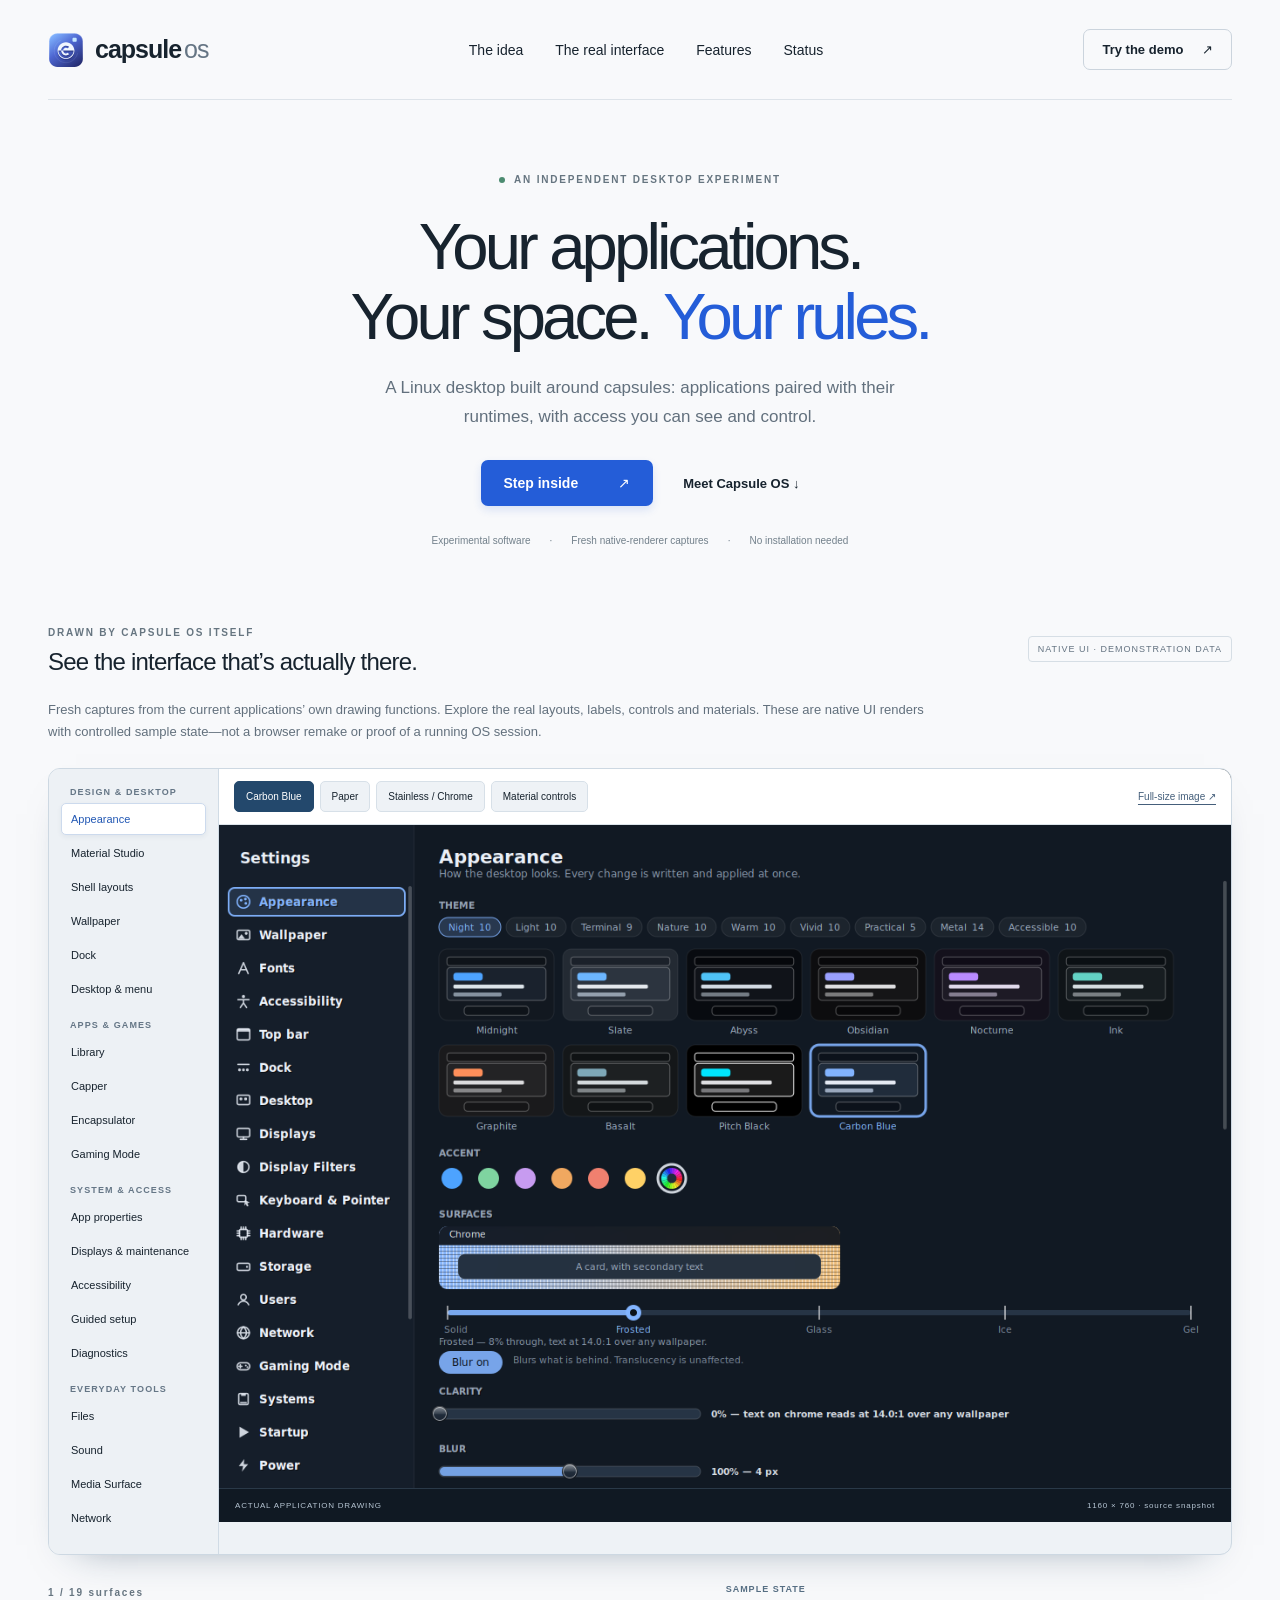
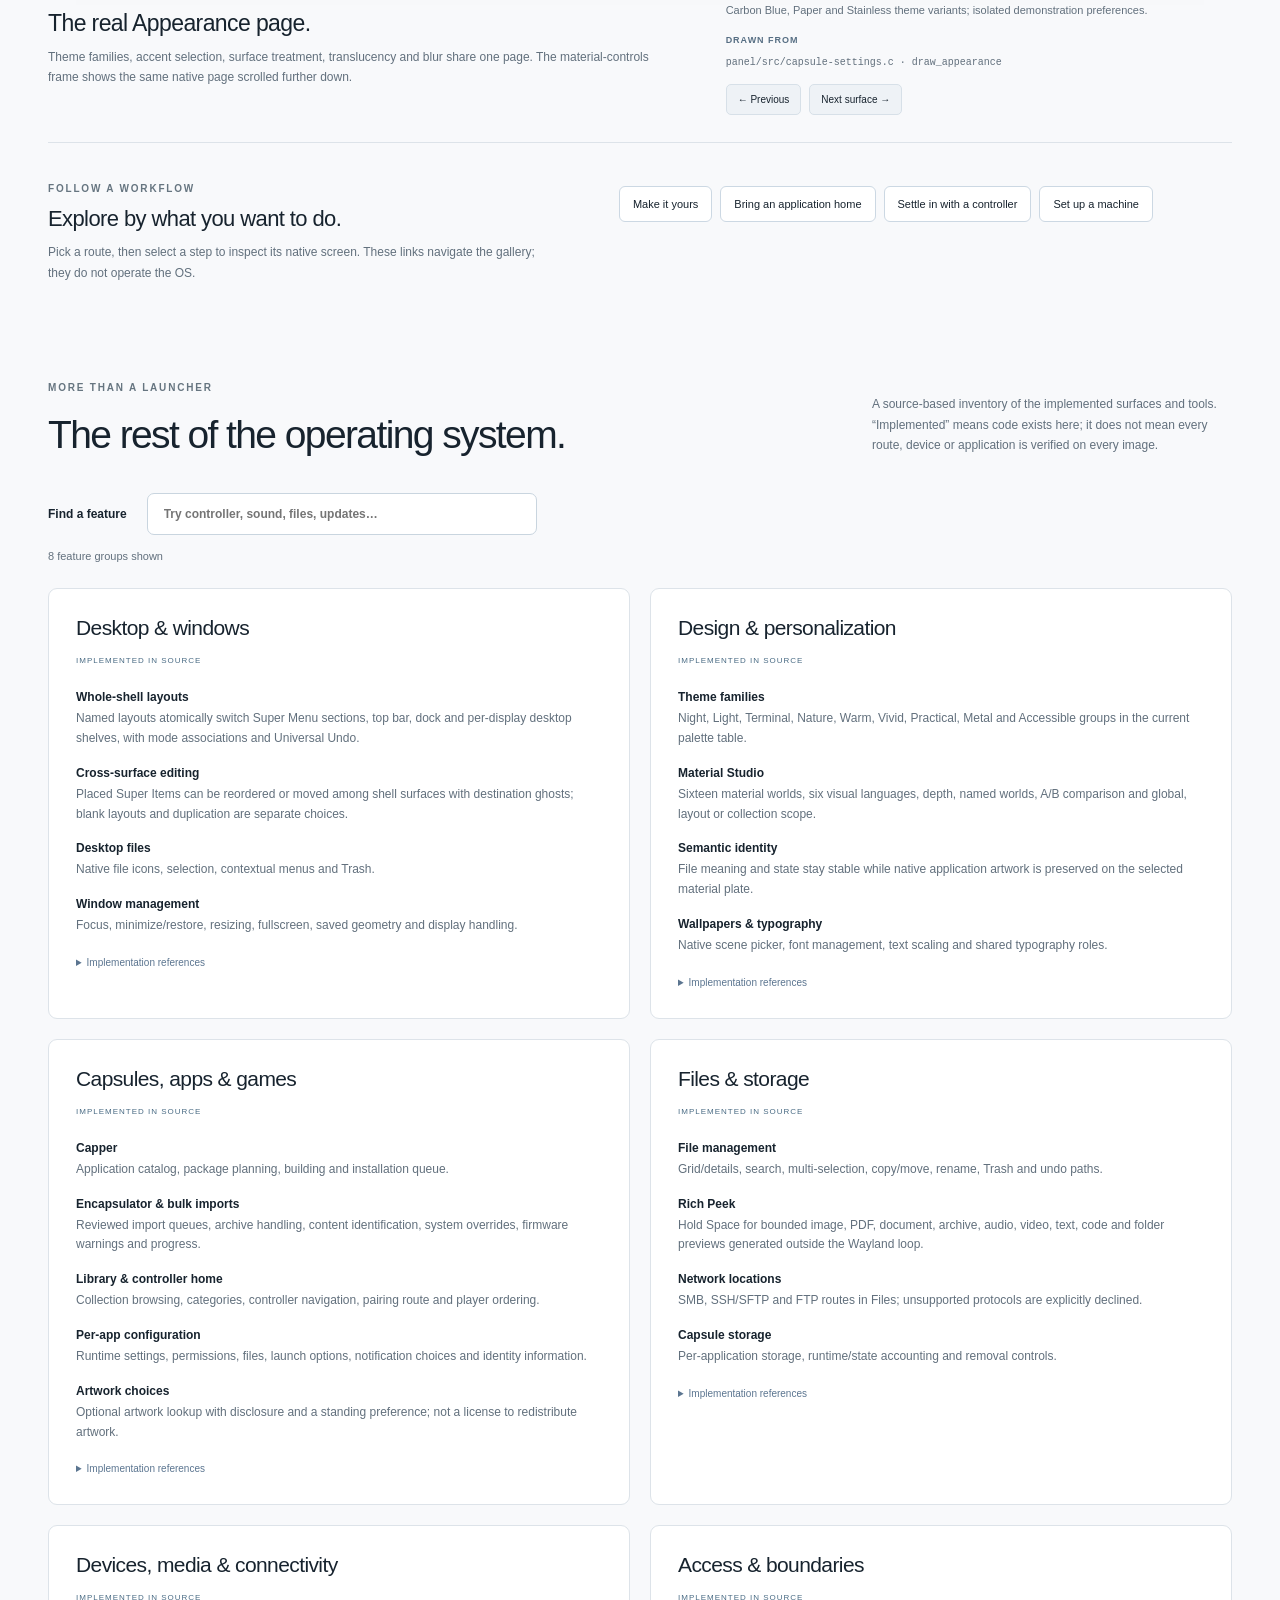
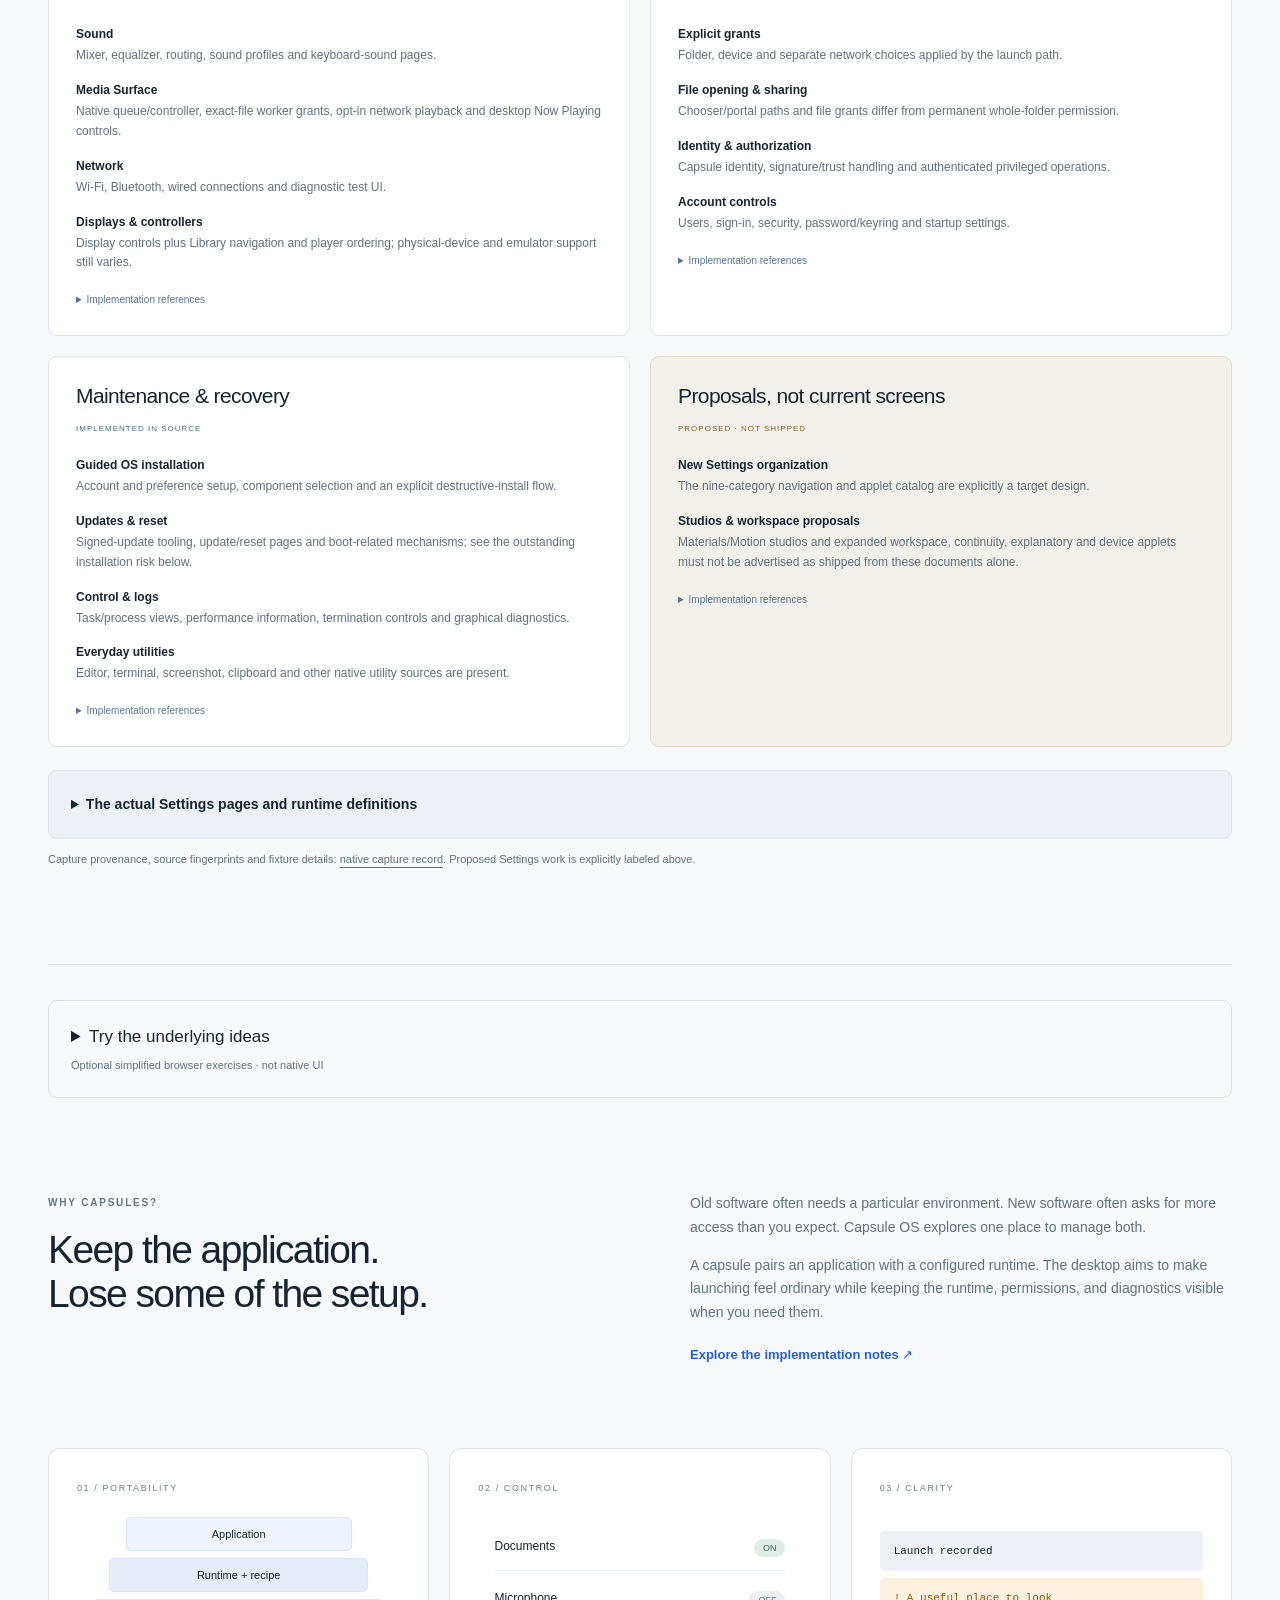
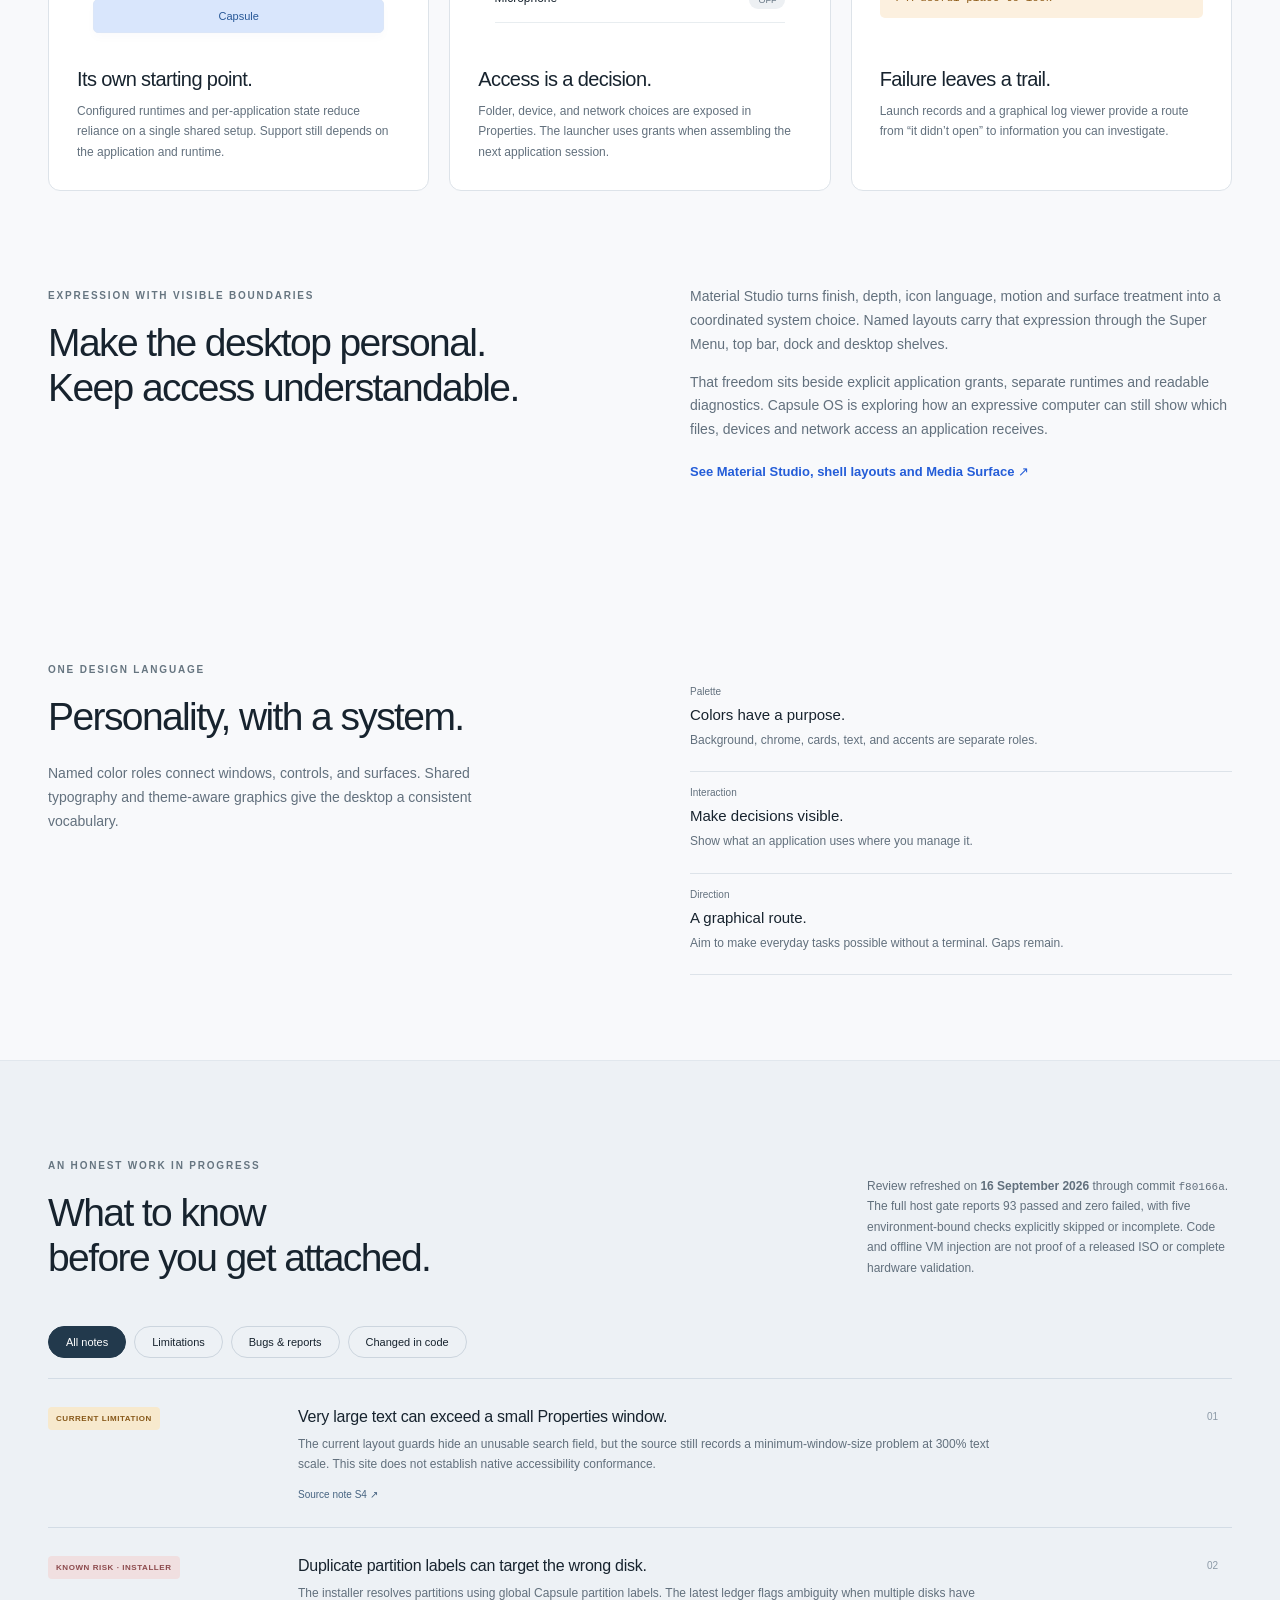
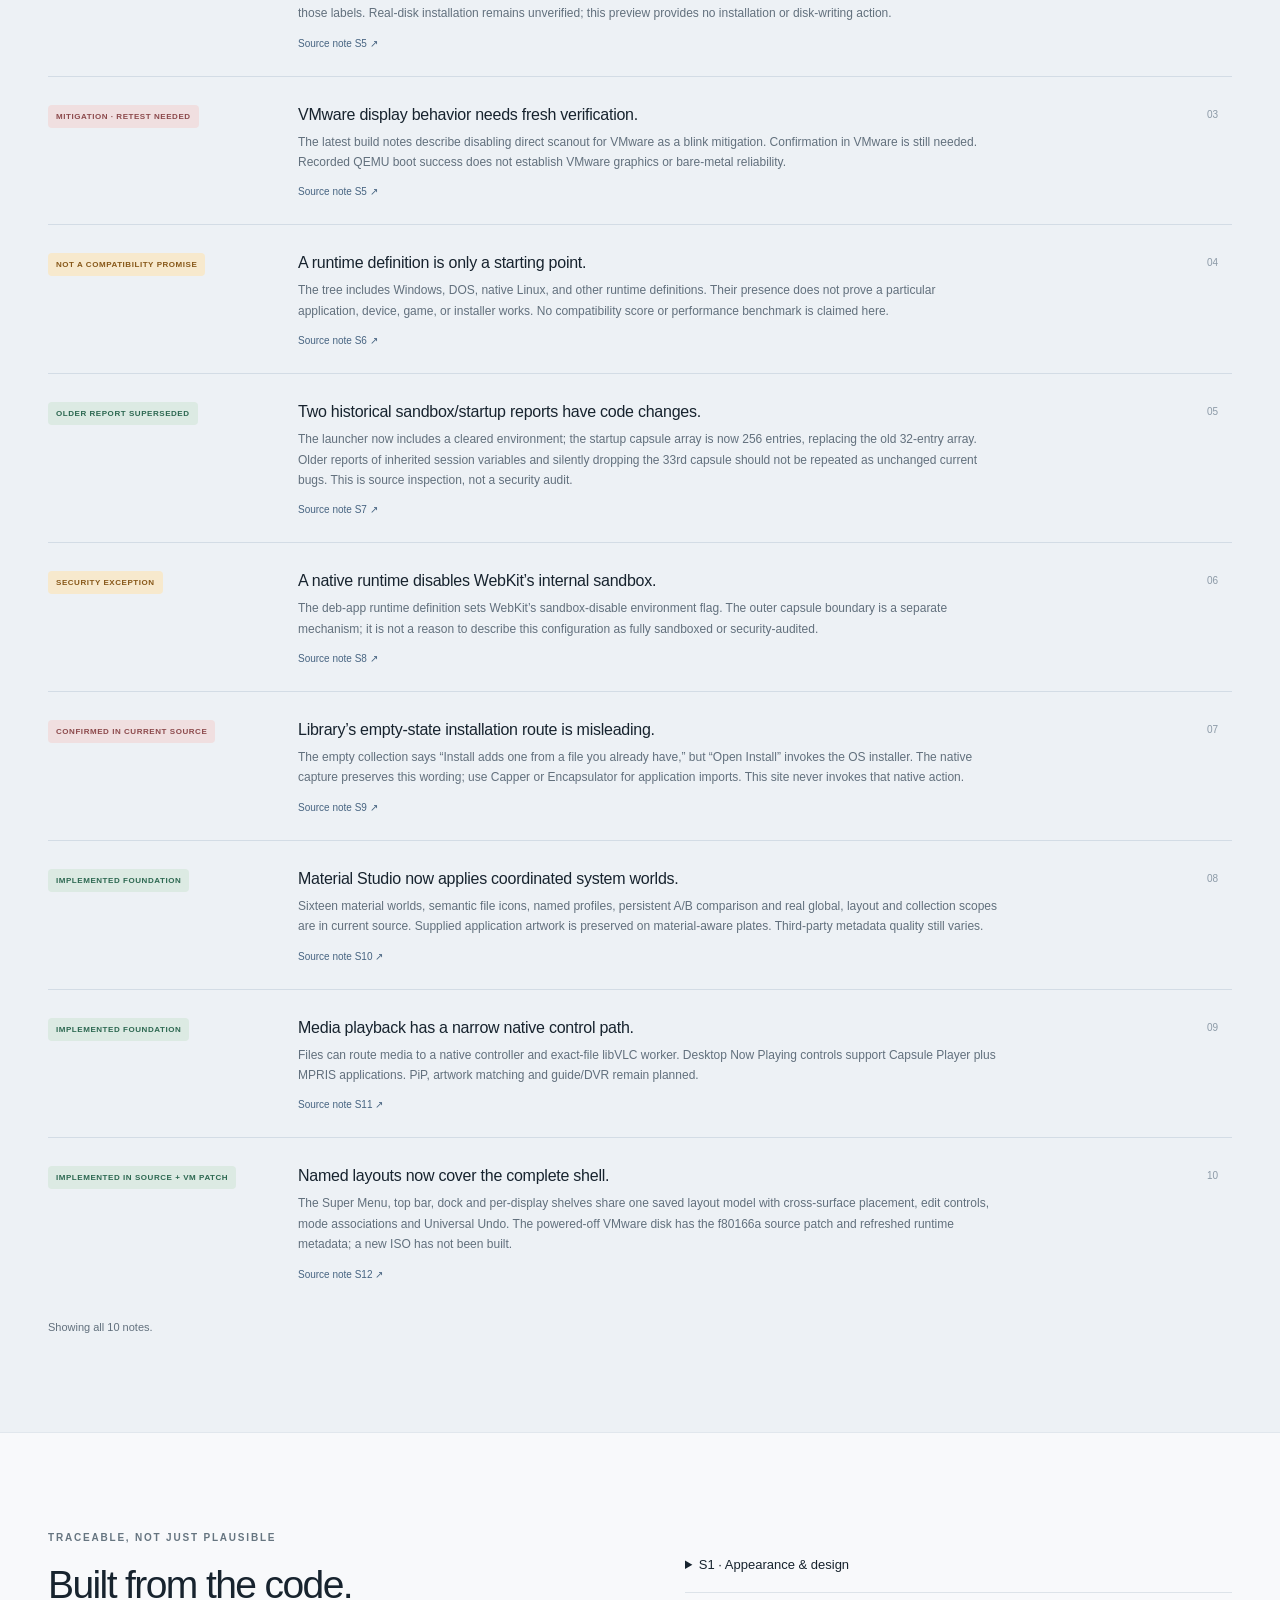
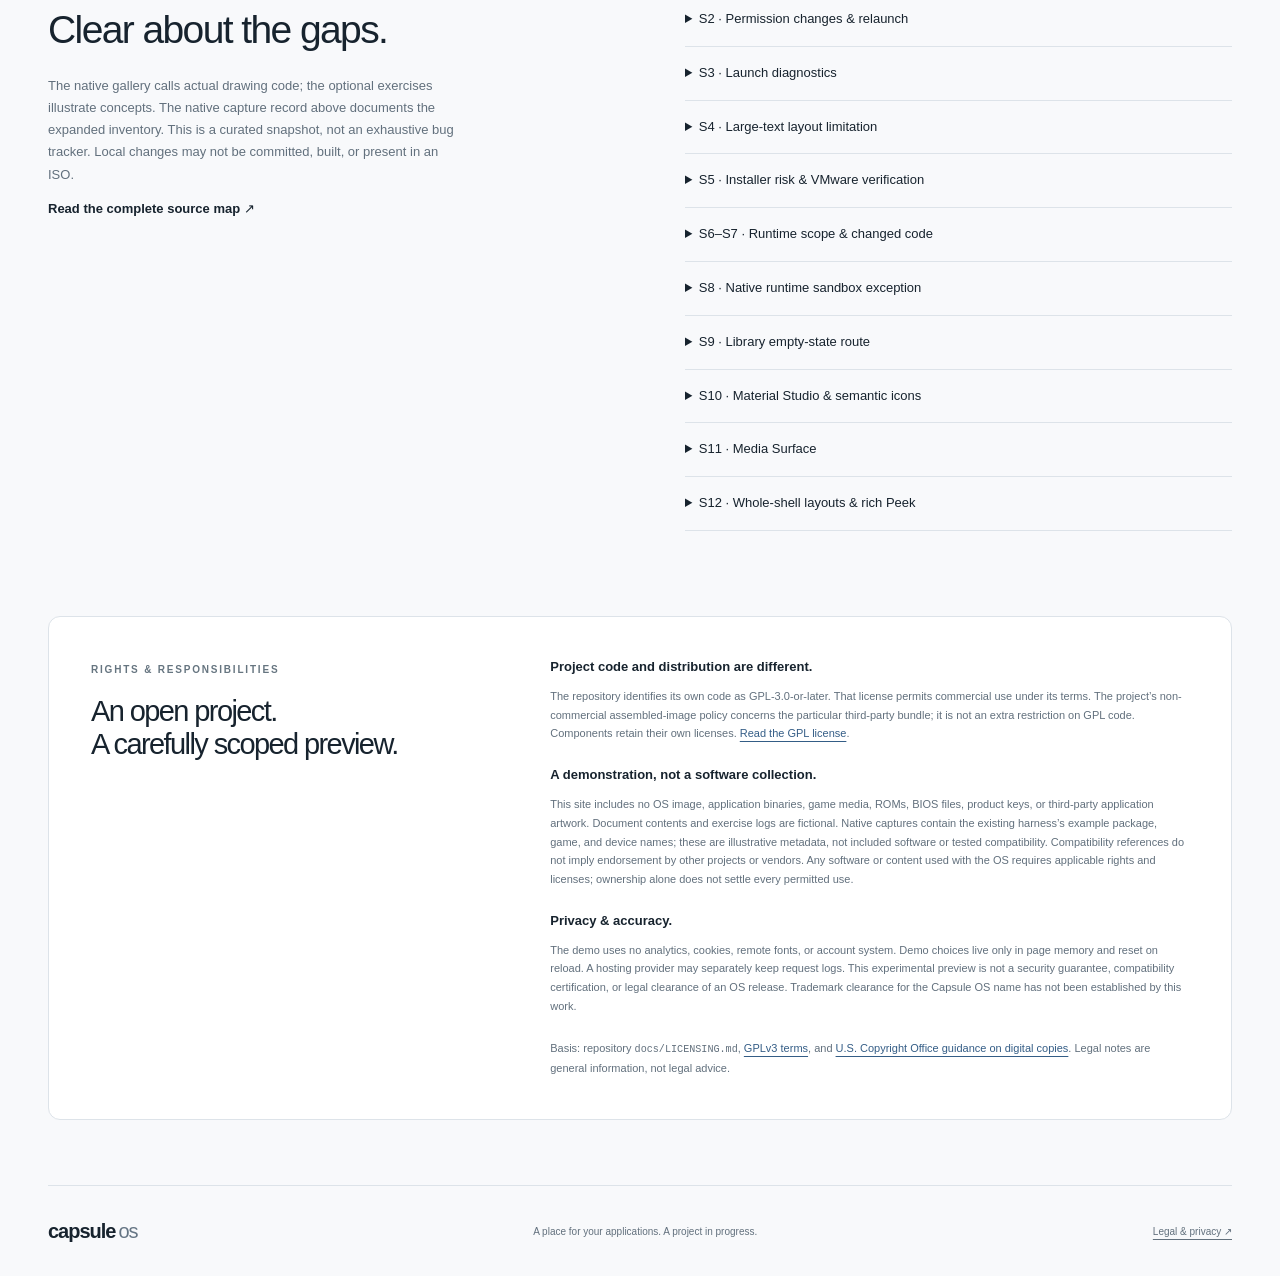
==== index.html @ 209b3e6b "Refresh verified desktop evidence" ====
<!doctype html>
<!-- SPDX-License-Identifier: GPL-3.0-or-later -->
<html lang="en">
<head>
  <meta charset="utf-8"><meta name="viewport" content="width=device-width, initial-scale=1">
  <meta name="description" content="Explore Capsule OS, an experimental Linux desktop built around application capsules. Try interactive design, permission, and diagnostic demonstrations.">
  <meta name="referrer" content="no-referrer">
  <title>Capsule OS — A place for your applications.</title>
  <link rel="icon" href="assets/encapsulator.svg" type="image/svg+xml">
  <link rel="stylesheet" href="styles.css"><link rel="stylesheet" href="native.css"><script src="native-data.js" defer></script><script src="native-inventory.js" defer></script><script src="native.js" defer></script><script src="app.js" defer></script>
</head>
<body>
<a class="skip" href="#main">Skip to content</a>
<header class="header wrap">
  <a class="brand" href="#"><img src="assets/encapsulator.svg" width="36" height="36" alt="">capsule<span>os</span></a>
  <nav aria-label="Main navigation"><a href="#purpose">The idea</a><a href="#playground">The real interface</a><a href="#features">Features</a><a href="#status">Status</a></nav>
  <a class="header-cta" href="#playground">Try the demo <span aria-hidden="true">↗</span></a>
</header>
<main id="main">
<section class="hero wrap">
  <div class="eyebrow"><span class="dot"></span> AN INDEPENDENT DESKTOP EXPERIMENT</div>
  <h1>Your applications.<br>Your space. <span>Your rules.</span></h1>
  <p class="hero-copy">A Linux desktop built around capsules: applications paired with their runtimes, with access you can see and control.</p>
  <div class="hero-actions"><a class="button primary" href="#playground">Step inside <span aria-hidden="true">↗</span></a><a class="text-link" href="#purpose">Meet Capsule OS <span aria-hidden="true">↓</span></a></div>
  <div class="hero-meta"><span>Experimental software</span><span>Fresh native-renderer captures</span><span>No installation needed</span></div>
</section>
<section class="wrap native-section" id="playground" aria-labelledby="native-heading">
 <div class="showcase-top"><div><span class="eyebrow">DRAWN BY CAPSULE OS ITSELF</span><h2 id="native-heading">See the interface that’s actually there.</h2></div><span class="outline-badge">NATIVE UI · DEMONSTRATION DATA</span></div>
 <p class="native-intro">Fresh captures from the current applications’ own drawing functions. Explore the real layouts, labels, controls and materials. These are native UI renders with controlled sample state—not a browser remake or proof of a running OS session.</p>
 <label class="native-mobile-picker">Explore a native screen <select id="native-mobile-select"></select></label>
 <div class="native-gallery" id="native-gallery">
  <nav id="native-navigation" aria-label="Native interface gallery"></nav>
  <div class="native-stage"><div class="native-toolbar"><div id="native-variants" role="group" aria-label="Native screen variants"></div><a id="native-original" href="assets/native/appearance.png" target="_blank" rel="noopener">Full-size image ↗</a></div><figure><img id="native-image" src="assets/native/appearance.png" width="1160" height="760" alt="The native Capsule OS Appearance page, rendered by current source using Carbon Blue."><figcaption><span>ACTUAL APPLICATION DRAWING</span><span>1160 × 760 · source snapshot</span></figcaption></figure></div>
 </div>
 <div class="native-description"><div><span class="eyebrow" id="native-counter">1 / 19 surfaces</span><h3 id="native-title">The real Appearance page.</h3><p id="native-description">Theme families, accent selection, surfaces, translucency and blur in the native Settings page.</p></div><div class="native-provenance"><p><strong>Sample state</strong><span id="native-fixture">Carbon Blue; isolated demonstration preferences.</span></p><p><strong>Drawn from</strong><code id="native-source">panel/src/capsule-settings.c</code></p><div class="native-paging"><button id="native-prev" aria-label="Previous native surface">← Previous</button><button id="native-next" aria-label="Next native surface">Next surface →</button></div></div></div>
 <noscript><p class="notice">The native Appearance capture above is available without JavaScript. Enable JavaScript to switch surfaces, or browse the <a href="NATIVE-CAPTURES.md">capture index</a>.</p></noscript>
 <div class="tour-builder"><div><span class="eyebrow">FOLLOW A WORKFLOW</span><h3>Explore by what you want to do.</h3><p>Pick a route, then select a step to inspect its native screen. These links navigate the gallery; they do not operate the OS.</p></div><div><div class="tour-options" role="group" aria-label="Guided routes"><button data-tour="appearance,wallpaper,dock-settings,desktop,accessibility" aria-pressed="false">Make it yours</button><button data-tour="capper,encapsulator,permissions,library" aria-pressed="false">Bring an application home</button><button data-tour="library,network,sound" aria-pressed="false">Settle in with a controller</button><button data-tour="install,network,accessibility,logs" aria-pressed="false">Set up a machine</button></div><div id="tour-steps" aria-live="polite"></div></div></div>
</section>
<section class="wrap section feature-section" id="features"><div class="feature-heading"><div><span class="eyebrow">MORE THAN A LAUNCHER</span><h2>The rest of the operating system.</h2></div><p>A source-based inventory of the implemented surfaces and tools. “Implemented” means code exists here; it does not mean every route, device or application is verified on every image.</p></div><label class="feature-search">Find a feature <input type="search" id="feature-search" placeholder="Try controller, sound, files, updates…"></label><p id="feature-count" class="small" aria-live="polite">8 feature groups shown</p><div id="feature-groups"></div>
 <details class="inventory-details"><summary>The actual Settings pages and runtime definitions</summary><div class="inventory-columns"><div><h3>Settings pages in the current source</h3><p class="small">Extracted from PAGE_NAME in capsule-settings.c, not the proposed navigation catalog.</p><ul id="settings-inventory"></ul></div><div><h3>Runtime definitions in the current tree</h3><p class="small">Definitions are configuration, not a tested-application list. Some require separately licensed software or firmware.</p><ul id="runtime-inventory"></ul></div></div></details>
 <p class="small">Capture provenance, source fingerprints and fixture details: <a href="NATIVE-CAPTURES.md">native capture record</a>. Proposed Settings work is explicitly labeled above.</p>
</section>
<details class="concept-lab wrap" id="concept-lab"><summary><span>Try the underlying ideas</span><small>Optional simplified browser exercises · not native UI</small></summary>
<section class="showcase" id="concept-demos" aria-labelledby="play-title">
  <div class="showcase-top"><div><span class="eyebrow">SUPPLEMENTARY LEARNING EXERCISES</span><h2 id="play-title">Experiment with three concepts.</h2></div><span class="outline-badge">ILLUSTRATION · NOT NATIVE UI</span></div>
  <div class="demo-tabs" role="tablist" aria-label="Choose a demonstration"><button id="tab-appearance" role="tab" aria-selected="true" aria-controls="demo-panel" data-demo="appearance">01 <span>Make it yours</span></button><button id="tab-permissions" role="tab" aria-selected="false" tabindex="-1" aria-controls="demo-panel" data-demo="permissions">02 <span>Decide what gets in</span></button><button id="tab-logs" role="tab" aria-selected="false" tabindex="-1" aria-controls="demo-panel" data-demo="logs">03 <span>See what happened</span></button></div>
  <div class="desktop" id="desktop" data-theme="midnight">
    <div class="wallpaper" aria-hidden="true"><div class="orbit orbit-one"></div><div class="orbit orbit-two"></div><div class="orbit orbit-three"></div></div>
    <div class="systembar"><span class="system-name"><img src="assets/encapsulator.svg" alt="" width="20" height="20"> Capsule OS <span class="system-app" id="system-app">Settings</span></span><span class="system-time">Preview session <span aria-hidden="true">·</span> 09:41</span></div>
    <div class="desktop-label" aria-hidden="true">A space<br>of your own.</div>
    <div class="app-window" id="demo-panel" role="tabpanel" aria-labelledby="tab-appearance" tabindex="0"></div>
    <div class="dock" aria-label="Demo shortcuts"><button data-open="appearance" aria-label="Open appearance demo" title="Appearance"><svg viewBox="0 0 24 24" aria-hidden="true"><circle cx="12" cy="12" r="8"/><circle cx="12" cy="12" r="3"/><path d="M12 2v3m0 14v3M2 12h3m14 0h3"/></svg><span></span></button><button data-open="permissions" aria-label="Open permissions demo" title="Permissions"><svg viewBox="0 0 24 24" aria-hidden="true"><rect x="5" y="10" width="14" height="11" rx="3"/><path d="M8 10V7a4 4 0 018 0v3m-4 5v3"/></svg><span></span></button><button data-open="logs" aria-label="Open logs demo" title="Logs"><svg viewBox="0 0 24 24" aria-hidden="true"><rect x="4" y="3" width="16" height="18" rx="3"/><path d="M8 8h8m-8 4h8m-8 4h5"/></svg><span></span></button></div>
  </div>
  <div class="demo-caption"><p id="demo-caption"></p><button id="reset-demo" class="text-link">Reset demos ↺</button></div>
  <p class="simulation-note">These browser interactions explain selected code paths. They do not run applications, enforce an OS sandbox, access your files, or reproduce every native control. The wallpaper is a web illustration.</p>
  <noscript><p class="notice">Enable JavaScript for interactive demos. The project overview, limitations, and legal notes below remain available.</p></noscript>
</section>
</details>
<section class="purpose wrap section" id="purpose">
  <div><span class="eyebrow">WHY CAPSULES?</span><h2>Keep the application.<br>Lose some of the setup.</h2></div>
  <div class="purpose-copy"><p>Old software often needs a particular environment. New software often asks for more access than you expect. Capsule OS explores one place to manage both.</p><p>A capsule pairs an application with a configured runtime. The desktop aims to make launching feel ordinary while keeping the runtime, permissions, and diagnostics visible when you need them.</p><a class="text-link" href="#evidence">Explore the implementation notes ↗</a></div>
</section>
<section class="advantages wrap" aria-label="Design advantages">
  <article><span class="card-number">01 / PORTABILITY</span><div class="mini-stack" aria-hidden="true"><span>Application</span><span>Runtime + recipe</span><span>Capsule</span></div><h3>Its own starting point.</h3><p>Configured runtimes and per-application state reduce reliance on a single shared setup. Support still depends on the application and runtime.</p></article>
  <article><span class="card-number">02 / CONTROL</span><div class="mini-access" aria-hidden="true"><span>Documents <i>ON</i></span><span>Microphone <i>OFF</i></span></div><h3>Access is a decision.</h3><p>Folder, device, and network choices are exposed in Properties. The launcher uses grants when assembling the next application session.</p></article>
  <article><span class="card-number">03 / CLARITY</span><div class="mini-log" aria-hidden="true"><span>Launch recorded</span><span>! A useful place to look</span></div><h3>Failure leaves a trail.</h3><p>Launch records and a graphical log viewer provide a route from “it didn’t open” to information you can investigate.</p></article>
</section>
<section class="purpose wrap section" aria-labelledby="expression-title">
  <div><span class="eyebrow">EXPRESSION WITH VISIBLE BOUNDARIES</span><h2 id="expression-title">Make the desktop personal.<br>Keep access understandable.</h2></div>
  <div class="purpose-copy"><p>Material Studio turns finish, depth, icon language, motion and surface treatment into a coordinated system choice. Named layouts carry that expression through the Super Menu, top bar, dock and desktop shelves.</p><p>That freedom sits beside explicit application grants, separate runtimes and readable diagnostics. Capsule OS is exploring how an expressive computer can still show which files, devices and network access an application receives.</p><a class="text-link" href="#native-gallery">See Material Studio, shell layouts and Media Surface ↗</a></div>
</section>
<section class="design-strip wrap section"><div><span class="eyebrow">ONE DESIGN LANGUAGE</span><h2>Personality, with a system.</h2><p>Named color roles connect windows, controls, and surfaces. Shared typography and theme-aware graphics give the desktop a consistent vocabulary.</p></div><div class="design-notes"><div><span>Palette</span><strong>Colors have a purpose.</strong><p>Background, chrome, cards, text, and accents are separate roles.</p></div><div><span>Interaction</span><strong>Make decisions visible.</strong><p>Show what an application uses where you manage it.</p></div><div><span>Direction</span><strong>A graphical route.</strong><p>Aim to make everyday tasks possible without a terminal. Gaps remain.</p></div></div></section>
<section class="status-section" id="status"><div class="wrap section">
  <div class="status-heading"><div><span class="eyebrow">AN HONEST WORK IN PROGRESS</span><h2>What to know<br>before you get attached.</h2></div><p>Review refreshed on <strong>16 September 2026</strong> through commit <code>f80166a</code>. The full host gate reports 93 passed and zero failed, with five environment-bound checks explicitly skipped or incomplete. Code and offline VM injection are not proof of a released ISO or complete hardware validation.</p></div>
  <div class="status-filters" role="group" aria-label="Filter project status"><button aria-pressed="true" data-filter="all">All notes</button><button aria-pressed="false" data-filter="limitation">Limitations</button><button aria-pressed="false" data-filter="bug">Bugs & reports</button><button aria-pressed="false" data-filter="changed">Changed in code</button></div>
  <div id="status-list">
    <article class="status-row" data-kind="limitation"><span class="status-badge amber">CURRENT LIMITATION</span><div><h3>Very large text can exceed a small Properties window.</h3><p>The current layout guards hide an unusable search field, but the source still records a minimum-window-size problem at 300% text scale. This site does not establish native accessibility conformance.</p><a href="#evidence">Source note S4 ↗</a></div><span class="row-number">01</span></article>
    <article class="status-row" data-kind="bug"><span class="status-badge rose">KNOWN RISK · INSTALLER</span><div><h3>Duplicate partition labels can target the wrong disk.</h3><p>The installer resolves partitions using global Capsule partition labels. The latest ledger flags ambiguity when multiple disks have those labels. Real-disk installation remains unverified; this preview provides no installation or disk-writing action.</p><a href="#evidence">Source note S5 ↗</a></div><span class="row-number">02</span></article>
    <article class="status-row" data-kind="bug"><span class="status-badge rose">MITIGATION · RETEST NEEDED</span><div><h3>VMware display behavior needs fresh verification.</h3><p>The latest build notes describe disabling direct scanout for VMware as a blink mitigation. Confirmation in VMware is still needed. Recorded QEMU boot success does not establish VMware graphics or bare-metal reliability.</p><a href="#evidence">Source note S5 ↗</a></div><span class="row-number">03</span></article>
    <article class="status-row" data-kind="limitation"><span class="status-badge amber">NOT A COMPATIBILITY PROMISE</span><div><h3>A runtime definition is only a starting point.</h3><p>The tree includes Windows, DOS, native Linux, and other runtime definitions. Their presence does not prove a particular application, device, game, or installer works. No compatibility score or performance benchmark is claimed here.</p><a href="#evidence">Source note S6 ↗</a></div><span class="row-number">04</span></article>
    <article class="status-row" data-kind="changed"><span class="status-badge green">OLDER REPORT SUPERSEDED</span><div><h3>Two historical sandbox/startup reports have code changes.</h3><p>The launcher now includes a cleared environment; the startup capsule array is now 256 entries, replacing the old 32-entry array. Older reports of inherited session variables and silently dropping the 33rd capsule should not be repeated as unchanged current bugs. This is source inspection, not a security audit.</p><a href="#evidence">Source note S7 ↗</a></div><span class="row-number">05</span></article>
    <article class="status-row" data-kind="limitation"><span class="status-badge amber">SECURITY EXCEPTION</span><div><h3>A native runtime disables WebKit’s internal sandbox.</h3><p>The deb-app runtime definition sets WebKit’s sandbox-disable environment flag. The outer capsule boundary is a separate mechanism; it is not a reason to describe this configuration as fully sandboxed or security-audited.</p><a href="#evidence">Source note S8 ↗</a></div><span class="row-number">06</span></article>
    <article class="status-row" data-kind="bug"><span class="status-badge rose">CONFIRMED IN CURRENT SOURCE</span><div><h3>Library’s empty-state installation route is misleading.</h3><p>The empty collection says “Install adds one from a file you already have,” but “Open Install” invokes the OS installer. The native capture preserves this wording; use Capper or Encapsulator for application imports. This site never invokes that native action.</p><a href="#evidence">Source note S9 ↗</a></div><span class="row-number">07</span></article>
    <article class="status-row" data-kind="changed"><span class="status-badge green">IMPLEMENTED FOUNDATION</span><div><h3>Material Studio now applies coordinated system worlds.</h3><p>Sixteen material worlds, semantic file icons, named profiles, persistent A/B comparison and real global, layout and collection scopes are in current source. Supplied application artwork is preserved on material-aware plates. Third-party metadata quality still varies.</p><a href="#evidence">Source note S10 ↗</a></div><span class="row-number">08</span></article>
    <article class="status-row" data-kind="changed"><span class="status-badge green">IMPLEMENTED FOUNDATION</span><div><h3>Media playback has a narrow native control path.</h3><p>Files can route media to a native controller and exact-file libVLC worker. Desktop Now Playing controls support Capsule Player plus MPRIS applications. PiP, artwork matching and guide/DVR remain planned.</p><a href="#evidence">Source note S11 ↗</a></div><span class="row-number">09</span></article>
    <article class="status-row" data-kind="changed"><span class="status-badge green">IMPLEMENTED IN SOURCE + VM PATCH</span><div><h3>Named layouts now cover the complete shell.</h3><p>The Super Menu, top bar, dock and per-display shelves share one saved layout model with cross-surface placement, edit controls, mode associations and Universal Undo. The powered-off VMware disk has the f80166a source patch and refreshed runtime metadata; a new ISO has not been built.</p><a href="#evidence">Source note S12 ↗</a></div><span class="row-number">10</span></article>
  </div><p id="filter-result" class="small" aria-live="polite">Showing all 10 notes.</p>
</div></section>
<section class="wrap section evidence" id="evidence"><div><span class="eyebrow">TRACEABLE, NOT JUST PLAUSIBLE</span><h2>Built from the code.<br>Clear about the gaps.</h2><p>The native gallery calls actual drawing code; the optional exercises illustrate concepts. The native capture record above documents the expanded inventory. This is a curated snapshot, not an exhaustive bug tracker. Local changes may not be committed, built, or present in an ISO.</p><a href="SOURCES.md" class="text-link">Read the complete source map ↗</a></div><div class="source-notes">
  <details><summary>S1 · Appearance & design</summary><p><code>shared/theme.c</code> defines the exact Midnight, Paper, Carbon Blue, and Sea Glass color roles used in the demo. <code>docs/DESIGN.md</code> explains the design principles. Browser layout and wallpaper are illustrative.</p></details>
  <details><summary>S2 · Permission changes & relaunch</summary><p><code>panel/src/capsule-permissions.c</code>, <code>tools/capsule-run</code>, and <code>docs/manual/permissions.md</code> describe saved grants and their use at launch. The demo models three switches and a successful relaunch, not real enforcement or all failure paths.</p></details>
  <details><summary>S3 · Launch diagnostics</summary><p><code>panel/src/capsule-logs.c</code> includes “Only those lines” and log-export controls. <code>tools/capsule-run</code> writes launch records. All log entries on this page are invented demo data.</p></details>
  <details><summary>S4 · Large-text layout limitation</summary><p>See the comment and guard around <code>tab_has_search(a-&gt;tab) &amp;&amp; page_bottom(a) &gt; page_top(a)</code> in <code>panel/src/capsule-permissions.c</code>. The native UI has not been reproduced in a VM for this review.</p></details>
  <details><summary>S5 · Installer risk & VMware verification</summary><p><code>tools/capsule-install-run</code> resolves <code>/dev/disk/by-partlabel/capsule-*</code>. <code>capsule-ledger/NOTES.md</code>, entry 135, and <code>capsule-ledger/briefs/controller-home-and-imports.md</code> record the duplicate-label risk, VMware mitigation, and limits of build 202609090239 testing. Earlier launch failures and console flashes have later fix records and are not listed as unchanged bugs here.</p></details>
  <details><summary>S6–S7 · Runtime scope & changed code</summary><p><code>runtime-defs/</code> contains runtime definitions. In current source, <code>tools/capsule-run</code> includes <code>--clearenv</code> and <code>compositor/src/capsule-wm.c</code> declares <code>pending_capsules[256]</code>. Historical documentation still describes some earlier behavior.</p></details>
  <details><summary>S8 · Native runtime sandbox exception</summary><p><code>runtime-defs/deb-app.json</code> sets <code>WEBKIT_DISABLE_SANDBOX_THIS_IS_DANGEROUS</code> to <code>1</code>. Ledger entry 133 explicitly leaves this exception open. This inspection does not evaluate the overall security of the OS.</p></details>
  <details><summary>S9 · Library empty-state route</summary><p><code>panel/src/capsule-library.c</code> displays “Install adds one from a file you already have” and registers <code>HIT_INSTALL</code>; its install helper invokes <code>capsule-install</code>. The current native empty-state capture shows the wording. The OS was not changed during this website task.</p></details>
  <details><summary>S10 · Material Studio & semantic icons</summary><p><code>panel/src/capsule-settings.c</code>, <code>shared/iconprofile.c</code>, <code>shared/fileglyph.c</code> and <code>shared/nativeicon.c</code> implement the current page, shared profile, semantic renderer and material-aware application plates. Focused tests cover the implemented source, not every third-party package’s metadata.</p></details>
  <details><summary>S11 · Media Surface</summary><p><code>panel/src/capsule-player.c</code>, <code>panel/src/capsule-media-worker.c</code> and <code>panel/src/capsule-panel.c</code> implement the current controller, exact-file decoder boundary and desktop-control bridge. Advanced parts of the design document remain future work.</p></details>
  <details><summary>S12 · Whole-shell layouts & rich Peek</summary><p><code>panel/src/capsule-launcher.c</code>, <code>panel/src/capsule-panel.c</code> and <code>tools/capsule-layout</code> implement the named whole-shell layout model and editing routes. <code>panel/src/capsule-files.c</code> and <code>tools/capsule-peek</code> implement bounded rich previews. Focused tests cover persistence, folder editing, identity and archive/document bounds; interaction feel still requires guest validation.</p></details>
</div></section>
<section class="legal wrap" id="legal"><div class="legal-title"><span class="eyebrow">RIGHTS & RESPONSIBILITIES</span><h2>An open project.<br>A carefully scoped preview.</h2></div><div class="legal-copy"><h3>Project code and distribution are different.</h3><p>The repository identifies its own code as GPL-3.0-or-later. That license permits commercial use under its terms. The project’s non-commercial assembled-image policy concerns the particular third-party bundle; it is not an extra restriction on GPL code. Components retain their own licenses. <a href="LICENSE.txt">Read the GPL license</a>.</p><h3>A demonstration, not a software collection.</h3><p>This site includes no OS image, application binaries, game media, ROMs, BIOS files, product keys, or third-party application artwork. Document contents and exercise logs are fictional. Native captures contain the existing harness’s example package, game, and device names; these are illustrative metadata, not included software or tested compatibility. Compatibility references do not imply endorsement by other projects or vendors. Any software or content used with the OS requires applicable rights and licenses; ownership alone does not settle every permitted use.</p><h3>Privacy & accuracy.</h3><p>The demo uses no analytics, cookies, remote fonts, or account system. Demo choices live only in page memory and reset on reload. A hosting provider may separately keep request logs. This experimental preview is not a security guarantee, compatibility certification, or legal clearance of an OS release. Trademark clearance for the Capsule OS name has not been established by this work.</p><p class="small">Basis: repository <code>docs/LICENSING.md</code>, <a href="https://www.gnu.org/licenses/gpl-3.0.html">GPLv3 terms</a>, and <a href="https://www.copyright.gov/help/faq/faq-digital.html">U.S. Copyright Office guidance on digital copies</a>. Legal notes are general information, not legal advice.</p></div></section>
</main>
<footer class="wrap"><a class="brand" href="#">capsule<span>os</span></a><p>A place for your applications. A project in progress.</p><a href="#legal">Legal & privacy ↗</a></footer>
</body></html>
---- styles.css ----
/* SPDX-License-Identifier: GPL-3.0-or-later */
:root{font-family:Arial,Helvetica,sans-serif;color:#17232e;background:#f8f9fb;font-synthesis:none;--blue:#245dd8;--muted:#62707d;--line:#dde3e9}*{box-sizing:border-box}html{scroll-behavior:smooth;scroll-padding-top:28px}body{margin:0}button,a,input{-webkit-tap-highlight-color:transparent}a{color:inherit;text-underline-offset:4px}button,input{font:inherit}button,a{touch-action:manipulation}button{cursor:pointer}button:focus-visible,a:focus-visible,input:focus-visible,[tabindex]:focus-visible{outline:3px solid #347ce9;outline-offset:5px}button{color:inherit}button:disabled{cursor:default}button:hover,a:hover{filter:brightness(.94)}.wrap{width:min(1220px,calc(100% - 96px));margin:auto}.header{height:100px;display:flex;align-items:center;justify-content:space-between;border-bottom:1px solid var(--line);gap:25px}.brand{display:flex;align-items:center;gap:8px;text-decoration:none;font-size:25px;letter-spacing:-1px;font-weight:700}.brand span{font-weight:400;color:#657584;margin-left:-5px}.brand img{margin-right:3px}.header nav{display:flex;gap:32px;font-size:14px}.header nav a{text-decoration:none}.header-cta{font-size:13px;font-weight:600;text-decoration:none;border:1px solid #cbd4dd;padding:12px 18px;border-radius:7px}.header-cta span{margin-left:15px}.hero{text-align:center;padding:74px 0 42px}.eyebrow{font-size:10px;letter-spacing:1.8px;font-weight:700;color:#667580}.hero .eyebrow{display:flex;justify-content:center;align-items:center;gap:9px}.dot{width:6px;height:6px;background:#4b8b70;border-radius:50%}h1{font-size:clamp(44px,5.1vw,72px);line-height:1.07;letter-spacing:-3.9px;font-weight:500;margin:27px 0 22px}h1 span{color:var(--blue)}p{line-height:1.7}.hero-copy{max-width:570px;margin:0 auto;color:var(--muted);font-size:17px}.hero-actions{display:flex;gap:30px;justify-content:center;align-items:center;margin:29px 0}.button{display:inline-flex;align-items:center;justify-content:center;gap:40px;border:0;border-radius:7px;padding:15px 23px;font-size:14px;font-weight:600;text-decoration:none}.primary{background:var(--blue);color:white;box-shadow:0 4px 9px #245dd824}.text-link{font-size:13px;font-weight:600;text-decoration:none;background:none;border:0;padding:0}.hero-meta{display:flex;justify-content:center;gap:19px;font-size:10px;color:#72808b}.hero-meta span+span:before{content:'·';margin-right:19px}.showcase{padding-top:25px}.showcase-top{display:flex;justify-content:space-between;align-items:center;padding:14px 0 23px;gap:15px}.showcase-top h2{font-size:24px;letter-spacing:-.8px;margin:8px 0 0}.outline-badge{border:1px solid #d6dee5;border-radius:4px;padding:7px 9px;color:#637280;font-size:9px;letter-spacing:1px}.demo-tabs{display:flex;border:1px solid #d9e0e7;border-bottom:0;border-radius:12px 12px 0 0;background:#eef1f5;overflow:hidden}.demo-tabs button{width:33.33%;background:none;border:0;padding:18px 12px;color:#697788;font-size:11px;display:flex;justify-content:center;gap:12px;align-items:center}.demo-tabs button span{font-size:13px;font-weight:600}.demo-tabs button[aria-selected=true]{background:white;color:var(--blue);box-shadow:inset 0 3px var(--blue)}.desktop{--bg:#121820;--chrome:#0e1319;--card:#1a222d;--field:#1e2733;--side:#161d27;--ink:#e6edf3;--dim:#8b97a6;--accent:#4da3ff;background:var(--bg);color:var(--ink);position:relative;height:550px;border-radius:0 0 12px 12px;overflow:hidden;border:1px solid #1b2834;box-shadow:0 25px 40px -28px #112c55aa}.wallpaper{position:absolute;inset:0;overflow:hidden;background:radial-gradient(ellipse at 32% 96%,color-mix(in srgb,var(--accent) 32%,var(--bg)),transparent 65%)}.orbit{position:absolute;width:660px;height:660px;border:48px solid color-mix(in srgb,var(--accent) 17%,var(--bg));border-radius:50%;box-shadow:inset 6px 8px 30px #ffffff0d,12px 20px 40px #0004;transform:rotate(-32deg) scaleX(.64)}.orbit-one{left:-295px;top:25px}.orbit-two{left:-185px;top:-290px;border-width:58px;opacity:.6}.orbit-three{left:5px;top:270px;opacity:.5;width:430px;height:430px;border-width:25px}.systembar{position:relative;height:37px;border-bottom:1px solid color-mix(in srgb,var(--ink) 12%,transparent);display:flex;align-items:center;justify-content:space-between;padding:0 20px;background:color-mix(in srgb,var(--chrome) 90%,transparent);font-size:10px}.system-name{display:flex;align-items:center;gap:9px;font-weight:600}.system-app{margin-left:20px;font-weight:400;color:var(--dim)}.system-time{color:var(--dim);font-size:9px}.system-time span{margin:0 10px}.desktop-label{position:absolute;top:120px;left:48px;font-size:42px;line-height:1.13;letter-spacing:-2px;color:var(--ink);opacity:.78}.app-window{position:absolute;top:69px;right:6%;width:56%;height:390px;background:var(--bg);border:1px solid color-mix(in srgb,var(--ink) 20%,transparent);box-shadow:0 20px 65px #0005;border-radius:10px;overflow:auto;font-size:12px}.window-title{height:43px;display:flex;align-items:center;justify-content:space-between;padding:0 18px;background:var(--chrome);border-bottom:1px solid color-mix(in srgb,var(--ink) 10%,transparent);font-weight:600;font-size:11px}.window-title span{color:var(--dim);font-size:9px;font-weight:400}.window-body{display:grid;grid-template-columns:112px 1fr;min-height:345px}.window-side{background:var(--side);padding:17px 9px;font-size:10px;color:var(--dim)}.window-side span{display:block;padding:10px 9px;margin-bottom:3px;border-radius:5px}.window-side .selected{background:var(--card);color:var(--ink)}.window-main{padding:20px;min-width:0}.window-main h3{font-size:18px;margin:0 0 5px;letter-spacing:-.5px}.window-main p{font-size:10px;color:var(--dim);margin:0 0 15px;line-height:1.6}.palette-grid{display:grid;grid-template-columns:repeat(4,1fr);gap:8px;margin-top:19px}.palette{background:none;border:1px solid transparent;border-radius:6px;padding:4px;color:var(--ink);font-size:9px;min-width:0}.palette[aria-pressed=true]{border-color:var(--accent);background:var(--card)}.swatch{display:block;height:44px;border-radius:4px;margin-bottom:8px;position:relative;overflow:hidden;border:1px solid #8885}.swatch:after{content:'';position:absolute;inset:10px 12px -20px;border:11px solid var(--sample);border-radius:50%;transform:rotate(-25deg);box-shadow:0 0 14px #0003}.palette-name{display:block;min-height:23px}.demo-setting{display:flex;align-items:center;justify-content:space-between;gap:15px;margin-top:17px;border-top:1px solid color-mix(in srgb,var(--ink) 12%,transparent);padding-top:15px;font-size:10px}.demo-setting label{display:flex;gap:8px;align-items:center}.demo-setting input{accent-color:var(--accent)}.role-chips{display:flex;gap:5px;margin-top:18px;flex-wrap:wrap}.role-chips span{background:var(--card);border:1px solid color-mix(in srgb,var(--ink) 12%,transparent);padding:5px 7px;border-radius:4px;font-size:9px;color:var(--dim)}.dock{display:flex;position:absolute;bottom:16px;left:50%;transform:translateX(-50%);gap:8px;padding:9px 11px 5px;border-radius:13px;border:1px solid color-mix(in srgb,var(--ink) 20%,transparent);background:color-mix(in srgb,var(--chrome) 90%,transparent);box-shadow:0 7px 22px #0004}.dock button{border:0;background:var(--card);width:42px;height:42px;border-radius:9px;color:var(--accent);position:relative;margin-bottom:5px}.dock svg{width:23px;height:23px;fill:none;stroke:currentColor;stroke-width:1.6}.dock button[aria-current=true] span{position:absolute;bottom:-6px;left:19px;width:4px;height:4px;border-radius:50%;background:var(--accent)}.demo-caption{display:flex;align-items:center;justify-content:space-between;gap:25px;margin-top:17px}.demo-caption p{font-size:12px;color:#4e5e6c;max-width:850px;margin:0}.demo-caption button{white-space:nowrap}.simulation-note{font-size:10px;color:#74808b;max-width:970px;margin:11px 0 0}.section{padding-top:94px;padding-bottom:85px}h2{font-size:39px;line-height:1.14;letter-spacing:-1.6px;font-weight:500;margin:18px 0 23px}.purpose{display:grid;grid-template-columns:1fr 1fr;gap:100px}.purpose-copy p{color:var(--muted);font-size:14px;margin-top:0}.purpose-copy .text-link{display:inline-block;margin-top:8px;color:var(--blue)}.advantages{display:grid;grid-template-columns:repeat(3,1fr);gap:20px}.advantages article{background:white;border:1px solid var(--line);border-radius:12px;padding:28px}.card-number{font-size:9px;letter-spacing:1.6px;color:#6c7c8a}.advantages h3{font-size:20px;letter-spacing:-.6px;font-weight:500;margin:23px 0 10px}.advantages p{font-size:12px;color:var(--muted);margin:0}.mini-stack,.mini-access,.mini-log{height:140px;display:flex;flex-direction:column;align-items:center;justify-content:center;gap:7px;margin-top:10px}.mini-stack span{font-size:11px;width:70%;text-align:center;background:#eef3fc;border:1px solid #dbe6f8;padding:10px;border-radius:5px;box-shadow:0 5px 10px #20385905}.mini-stack span:nth-child(2){width:80%;background:#e5edf9}.mini-stack span:nth-child(3){width:90%;background:#d9e6fc;color:#285897}.mini-access span{width:90%;display:flex;justify-content:space-between;border-bottom:1px solid #e8edf0;font-size:12px;padding:13px 0}.mini-access i{font-size:9px;background:#deede6;color:#306b52;padding:4px 9px;border-radius:20px;font-style:normal}.mini-access span+span i{background:#edf0f3;color:#697886}.mini-log{align-items:stretch;font-family:monospace;font-size:11px}.mini-log span{padding:14px;background:#eef2f6;border-radius:5px}.mini-log span+span{background:#fcf0df;color:#8b5712}.design-strip{display:grid;grid-template-columns:1fr 1fr;gap:100px}.design-strip>div>p{max-width:435px;color:var(--muted);font-size:14px}.design-notes{padding-top:12px}.design-notes>div{padding:15px 0;border-bottom:1px solid var(--line)}.design-notes span{font-size:10px;color:var(--muted);display:block;margin-bottom:9px}.design-notes strong{font-size:15px;font-weight:500}.design-notes p{font-size:12px;margin:6px 0;color:var(--muted)}.status-section{background:#edf1f5;border-top:1px solid #e1e7ed;border-bottom:1px solid #e1e7ed}.status-heading{display:flex;align-items:end;justify-content:space-between;gap:70px}.status-heading>p{max-width:365px;font-size:12px;color:var(--muted);margin-bottom:25px}.status-filters{display:flex;gap:8px;margin:23px 0 20px;flex-wrap:wrap}.status-filters button{background:transparent;border:1px solid #ccd5de;border-radius:30px;padding:9px 17px;font-size:11px}.status-filters button[aria-pressed=true]{background:#22394c;color:white;border-color:#22394c}.status-row{display:grid;grid-template-columns:215px 1fr 25px;gap:35px;padding:25px 0;border-top:1px solid #d3dce5;align-items:start}.status-row[hidden]{display:none}.status-badge{font-size:8px;letter-spacing:.55px;padding:7px 8px;border-radius:4px;justify-self:start;margin-top:3px;font-weight:600}.amber{color:#875819;background:#f7e9cd}.rose{color:#8c4a4c;background:#f0dfe0}.green{color:#2d6851;background:#dceae3}.status-row h3{font-size:16px;font-weight:500;margin:4px 0 8px;letter-spacing:-.25px}.status-row p{font-size:12px;color:var(--muted);margin:0 0 9px;max-width:700px}.status-row a{font-size:10px;color:#476481;text-decoration:none}.row-number{font-size:10px;color:#8c9aa7;margin-top:7px}.small{font-size:11px;color:var(--muted)}.evidence{display:grid;grid-template-columns:1fr 1fr;gap:90px}.evidence>div>p{font-size:13px;color:var(--muted);max-width:410px}.source-notes{padding-top:12px}details{border-bottom:1px solid var(--line);padding:16px 0}summary{font-size:13px;cursor:pointer;line-height:1.6}details p{font-size:12px;color:var(--muted)}code{font-size:.92em;overflow-wrap:anywhere}.legal{border:1px solid var(--line);background:white;border-radius:12px;padding:42px;display:grid;grid-template-columns:1fr 1.6fr;gap:60px;margin-bottom:65px}.legal h2{font-size:29px}.legal-copy h3{font-size:13px;font-weight:600;margin-top:0}.legal-copy p{font-size:11px;color:var(--muted);margin-bottom:24px}.legal-copy p:last-child{margin-bottom:0}.legal-copy a{color:#345d86}footer{border-top:1px solid var(--line);padding:27px 0;display:flex;justify-content:space-between;align-items:center;gap:20px}footer p,footer>a:last-child{font-size:10px;color:var(--muted)}footer .brand{font-size:20px}.skip{position:fixed;top:-100px;left:15px;z-index:20;background:white;padding:15px}.skip:focus{top:15px}.notice{padding:15px;background:#fff0d1}.permission-row{display:flex;justify-content:space-between;align-items:center;border-bottom:1px solid color-mix(in srgb,var(--ink) 12%,transparent);padding:10px 0;font-size:11px}.permission-row small{display:block;color:var(--dim);font-size:9px;margin-top:4px}.switch{width:32px;height:19px;border:1px solid var(--dim);border-radius:30px;background:var(--field);padding:2px}.switch:before{content:'';display:block;width:13px;height:13px;background:var(--dim);border-radius:50%;transition:transform .15s}.switch[aria-checked=true]{background:var(--accent);border-color:var(--accent)}.switch[aria-checked=true]:before{background:var(--bg);transform:translateX(12px)}.app-button{border:1px solid color-mix(in srgb,var(--ink) 20%,transparent);background:var(--card);color:var(--ink);border-radius:5px;padding:8px 11px;font-size:10px}.app-button.accent{background:var(--accent);color:var(--bg);border-color:var(--accent);font-weight:600}.permission-foot{display:flex;align-items:center;gap:12px;margin-top:13px}.permission-foot p{margin:0;font-size:9px}.active-access{padding:8px;background:var(--card);border-radius:4px;color:var(--dim);font-size:9px;margin-top:12px;line-height:1.5}.log-toolbar{display:flex;justify-content:space-between;align-items:center;margin:12px 0;gap:12px;font-size:10px}.log-toolbar label{display:flex;align-items:center;gap:6px}.log-toolbar input{accent-color:var(--accent)}.log-lines{padding:10px;background:var(--chrome);border-radius:5px;min-height:121px;overflow:auto}.log-lines p{font:9px/1.75 monospace;margin:0;color:var(--dim)}.log-lines p.error{color:var(--accent)}.log-footer{font-size:9px;color:var(--dim);margin-top:10px}.held-note{color:var(--dim);font-size:9px}.desktop.motion .orbit-one{animation:drift 14s ease-in-out infinite alternate}.desktop.motion .orbit-two{animation:drift 20s ease-in-out infinite alternate-reverse}@keyframes drift{to{transform:translate(20px,10px) rotate(-25deg) scaleX(.64)}}
@media(min-width:1500px){.hero{padding-top:90px}}
@media(max-width:1000px){.wrap{width:calc(100% - 48px)}.desktop-label{font-size:34px;left:28px}.app-window{right:3%;width:65%}.purpose,.design-strip,.evidence{gap:45px}.status-row{grid-template-columns:185px 1fr 20px;gap:20px}.advantages article{padding:21px}.legal{gap:30px;padding:30px}.window-main{padding:17px}}
@media(max-width:700px){.wrap{width:calc(100% - 32px)}.header{height:76px;gap:12px}.brand{font-size:22px}.brand img{width:30px;height:30px}.header nav{gap:15px;font-size:11px}.header nav a:first-child{display:none}.header-cta{display:none}.hero{padding-top:48px}h1{font-size:46px;letter-spacing:-2.5px}.hero-copy{font-size:15px;max-width:440px}.hero-meta{gap:8px;font-size:9px;flex-wrap:wrap}.hero-meta span+span:before{margin-right:8px}.hero-meta span:last-child{display:none}.hero-actions{gap:25px}.eyebrow{font-size:9px}.showcase-top{align-items:start;flex-direction:column;gap:12px}.showcase-top h2{font-size:24px}.outline-badge{font-size:8px}.demo-tabs button{display:block;padding:13px 4px;font-size:9px}.demo-tabs button span{display:block;font-size:10px;margin-top:5px}.desktop{height:540px}.desktop-label{display:none}.systembar{padding:0 12px}.system-app{margin-left:6px}.system-time{font-size:8px}.app-window{top:59px;right:12px;left:12px;width:auto;height:398px}.window-body{grid-template-columns:1fr}.window-side{display:none}.window-main{padding:22px 18px}.palette-grid{gap:5px}.palette{font-size:9px}.window-main h3{font-size:20px}.window-main p{font-size:11px}.window-title{padding:0 15px}.demo-caption{align-items:start;gap:12px}.demo-caption p{font-size:11px}.demo-caption button{font-size:10px;margin-top:4px}.simulation-note{font-size:9px}.section{padding-top:60px;padding-bottom:50px}h2{font-size:32px}.purpose,.design-strip,.evidence{grid-template-columns:1fr;gap:14px}.advantages{grid-template-columns:1fr;gap:14px}.advantages article{padding:24px;display:grid;grid-template-columns:1fr 120px;column-gap:15px}.advantages article>div{grid-column:2;grid-row:1/4;height:140px;margin:0}.advantages h3{grid-column:1;font-size:19px}.advantages p{grid-column:1;font-size:11px}.mini-access span{font-size:10px}.mini-stack span{font-size:9px}.mini-log{font-size:9px}.status-heading{display:block}.status-heading>p{max-width:none}.status-filters{gap:6px}.status-filters button{font-size:10px;padding:8px 12px}.status-row{grid-template-columns:1fr 20px;gap:8px}.status-badge{grid-column:1}.status-row>div{grid-column:1}.row-number{grid-column:2;grid-row:1}.legal{grid-template-columns:1fr;gap:10px;padding:23px;margin-bottom:35px}.legal h2{font-size:27px}.legal-copy p{font-size:12px}.legal-copy h3{font-size:14px}footer{flex-wrap:wrap}footer p{order:3;width:100%;margin:0}.permission-row{padding:12px 0}.active-access{font-size:10px}.log-lines p{font-size:10px}.log-lines{min-height:138px}}
@media(prefers-reduced-motion:reduce){html{scroll-behavior:auto}.desktop.motion .orbit{animation:none}.switch:before{transition:none}}
---- native.css ----
/* SPDX-License-Identifier: GPL-3.0-or-later */
.native-section{padding-top:20px}.native-intro{font-size:13px;max-width:880px;color:var(--muted);margin:0 0 25px}.native-gallery{display:grid;grid-template-columns:170px minmax(0,1fr);border:1px solid #cdd8e2;border-radius:12px;overflow:hidden;background:#eef2f6;box-shadow:0 18px 40px -28px #18365280;scroll-margin-top:20px}#native-navigation{padding:18px 12px;border-right:1px solid #d0dbe5;background:#edf1f5}.gallery-nav-group{margin-bottom:15px}.gallery-nav-group:last-child{margin-bottom:0}.gallery-nav-group h3{font-size:9px;text-transform:uppercase;letter-spacing:1.1px;color:#657686;padding:0 9px;margin:0 0 6px}.gallery-nav-group button{display:block;width:100%;text-align:left;border:1px solid transparent;background:none;padding:9px;border-radius:5px;font-size:11px;margin-bottom:2px}.gallery-nav-group button[aria-pressed=true]{background:white;color:#2258b4;border-color:#ccdaed;box-shadow:0 2px 5px #253f6510}.native-stage{min-width:0;align-self:start;background:#101923}.native-toolbar{min-height:56px;padding:10px 15px;display:flex;align-items:center;justify-content:space-between;gap:12px;background:#fff;border-bottom:1px solid #dce4ea}.native-toolbar a{font-size:10px;color:#455f7b;white-space:nowrap}.native-toolbar button,.native-paging button{font-size:10px;background:#eef2f6;border:1px solid #d7e0e8;border-radius:5px;padding:9px 11px}.native-toolbar button[aria-pressed=true]{background:#23486c;color:white;border-color:#23486c}#native-variants{display:flex;flex-wrap:wrap;gap:6px}.native-stage figure{margin:0}.native-stage img{width:100%;height:auto;display:block;aspect-ratio:1160/760;background:#111923}.native-stage figcaption{display:flex;justify-content:space-between;gap:10px;padding:12px 16px;font-size:8px;letter-spacing:.8px;color:#b6c5d3;background:#101923;border-top:1px solid #2a3948}.native-description{display:grid;grid-template-columns:1.2fr 1fr;gap:70px;padding:27px 0;border-bottom:1px solid var(--line)}.native-description h3{font-size:23px;font-weight:500;letter-spacing:-.6px;margin:10px 0}.native-description p{font-size:12px;color:var(--muted);margin:0}.native-provenance>p{margin-bottom:13px;font-size:11px}.native-provenance strong{display:block;font-size:9px;text-transform:uppercase;letter-spacing:1px;color:#566e83;margin-bottom:4px}.native-provenance code{font-size:10px}.native-paging{display:flex;gap:8px}.tour-builder{display:grid;grid-template-columns:1fr 1.2fr;gap:60px;padding:35px 0 0}.tour-builder h3{font-size:22px;letter-spacing:-.6px;font-weight:500;margin:10px 0}.tour-builder p{font-size:12px;color:var(--muted);margin:0}.tour-options{display:flex;gap:8px;flex-wrap:wrap;padding-top:8px}.tour-options button,#tour-steps button{font-size:11px;background:white;border:1px solid #ccd8e3;padding:11px 13px;border-radius:6px}.tour-options button[aria-pressed=true]{background:#e3edfc;color:#24549c;border-color:#93b2e4}#tour-steps{display:flex;flex-wrap:wrap;gap:6px;margin-top:16px}#tour-steps button{padding:8px;background:#233e57;color:white;border-color:#233e57}.feature-section{border-bottom:1px solid var(--line)}.feature-heading{display:flex;justify-content:space-between;align-items:end;gap:70px}.feature-heading>p{font-size:12px;color:var(--muted);max-width:360px;margin-bottom:25px}.feature-search{display:flex;align-items:center;gap:20px;font-size:12px;font-weight:600;margin:12px 0}.feature-search input{width:390px;max-width:100%;border:1px solid #c9d5df;border-radius:7px;padding:13px 16px;background:#fff;color:#17232e;font-size:12px}#feature-groups{display:grid;grid-template-columns:repeat(2,minmax(0,1fr));gap:20px;margin:23px 0}.feature-group{background:#fff;border:1px solid var(--line);padding:27px;border-radius:9px;min-width:0}.feature-group[hidden]{display:none}.feature-group h3{font-size:21px;letter-spacing:-.6px;font-weight:500;margin:0 0 9px}.feature-evidence{font-size:8px;letter-spacing:1px;color:#496b84}.feature-group:last-child{background:#f2f0eb;border-color:#e2dccf}.feature-group:last-child .feature-evidence{color:#816329}.feature-group dl{margin:23px 0 5px}.feature-group dt{font-size:12px;font-weight:600;margin-top:17px}.feature-group dd{font-size:12px;color:var(--muted);line-height:1.65;margin:5px 0}.feature-group details{padding:14px 0 0;border:0}.feature-group summary{font-size:10px;color:#5b7590}.feature-group details p{font-size:10px;overflow-wrap:anywhere}.inventory-details{padding:22px;background:#edf1f5;border-radius:8px;border:1px solid #dce4eb}.inventory-details>summary{font-size:14px;font-weight:600}.inventory-columns{display:grid;grid-template-columns:1fr 1fr;gap:40px;margin-top:22px}.inventory-columns h3{font-size:14px}.inventory-columns ul{columns:2;padding-left:18px;font-size:11px;line-height:1.9}.inventory-columns li{break-inside:avoid;overflow-wrap:anywhere}.concept-lab{border:1px solid #d7e0e9;border-radius:9px;margin-top:35px;padding:22px}.concept-lab>summary{font-size:17px;font-weight:500;list-style-position:inside}.concept-lab>summary small{display:block;font-size:11px;color:var(--muted);font-weight:400;margin-top:7px}.concept-lab .showcase-top{padding-top:20px}.concept-lab .desktop{height:550px}.concept-lab .demo-caption{padding-bottom:10px}.native-gallery :focus-visible{outline-offset:-3px}
@media(max-width:1000px){.native-gallery{grid-template-columns:150px minmax(0,1fr)}.native-description,.tour-builder{gap:30px}.feature-heading{gap:30px}.native-toolbar{align-items:start;flex-direction:column}.gallery-nav-group button{padding:8px;font-size:10px}.gallery-nav-group h3{font-size:8px}.inventory-columns ul{columns:1}}
@media(max-width:700px){.header nav{gap:12px}.header nav a{font-size:10px}.native-gallery{display:block}#native-navigation{border-right:0;border-bottom:1px solid #d0dbe5;display:flex;gap:15px;overflow:auto;padding:14px;align-items:start}.gallery-nav-group{min-width:140px;margin:0}.gallery-nav-group h3{font-size:9px}.gallery-nav-group button{font-size:11px;padding:9px}.native-toolbar{flex-direction:row;align-items:center;padding:10px;gap:8px}.native-toolbar a{font-size:9px}.native-toolbar button{padding:8px;font-size:9px}.native-description,.tour-builder{grid-template-columns:1fr;gap:20px}.native-description h3{font-size:22px}.native-stage figcaption{font-size:7px;padding:9px}.native-intro{font-size:12px}.feature-heading{display:block}.feature-heading>p{max-width:none}.feature-search{display:block}.feature-search input{display:block;margin-top:9px;width:100%}#feature-groups{grid-template-columns:1fr}.feature-group{padding:22px}.inventory-columns{grid-template-columns:1fr;gap:15px}.inventory-columns ul{columns:2}.concept-lab{padding:16px}.concept-lab>summary{font-size:16px}.concept-lab .desktop{height:540px}.concept-lab .app-window{left:7px;right:7px}.concept-lab .window-main{padding:20px 12px}.concept-lab .window-title{padding:0 10px}.concept-lab .window-title span{font-size:8px}.concept-lab .window-main h3{font-size:18px}.concept-lab .permission-foot{gap:8px}.concept-lab .permission-foot p{font-size:8px}.tour-builder{padding-top:25px}}
@media(prefers-reduced-motion:reduce){.native-section{scroll-behavior:auto}}

.native-mobile-picker{display:none}
@media(max-width:700px){.native-mobile-picker{display:block;font-size:12px;margin:0 0 14px}.native-mobile-picker select{display:block;width:100%;padding:13px;margin-top:8px;border:1px solid #bfcdda;border-radius:7px;background:white;color:#193147;font:inherit}#native-navigation{display:none}}
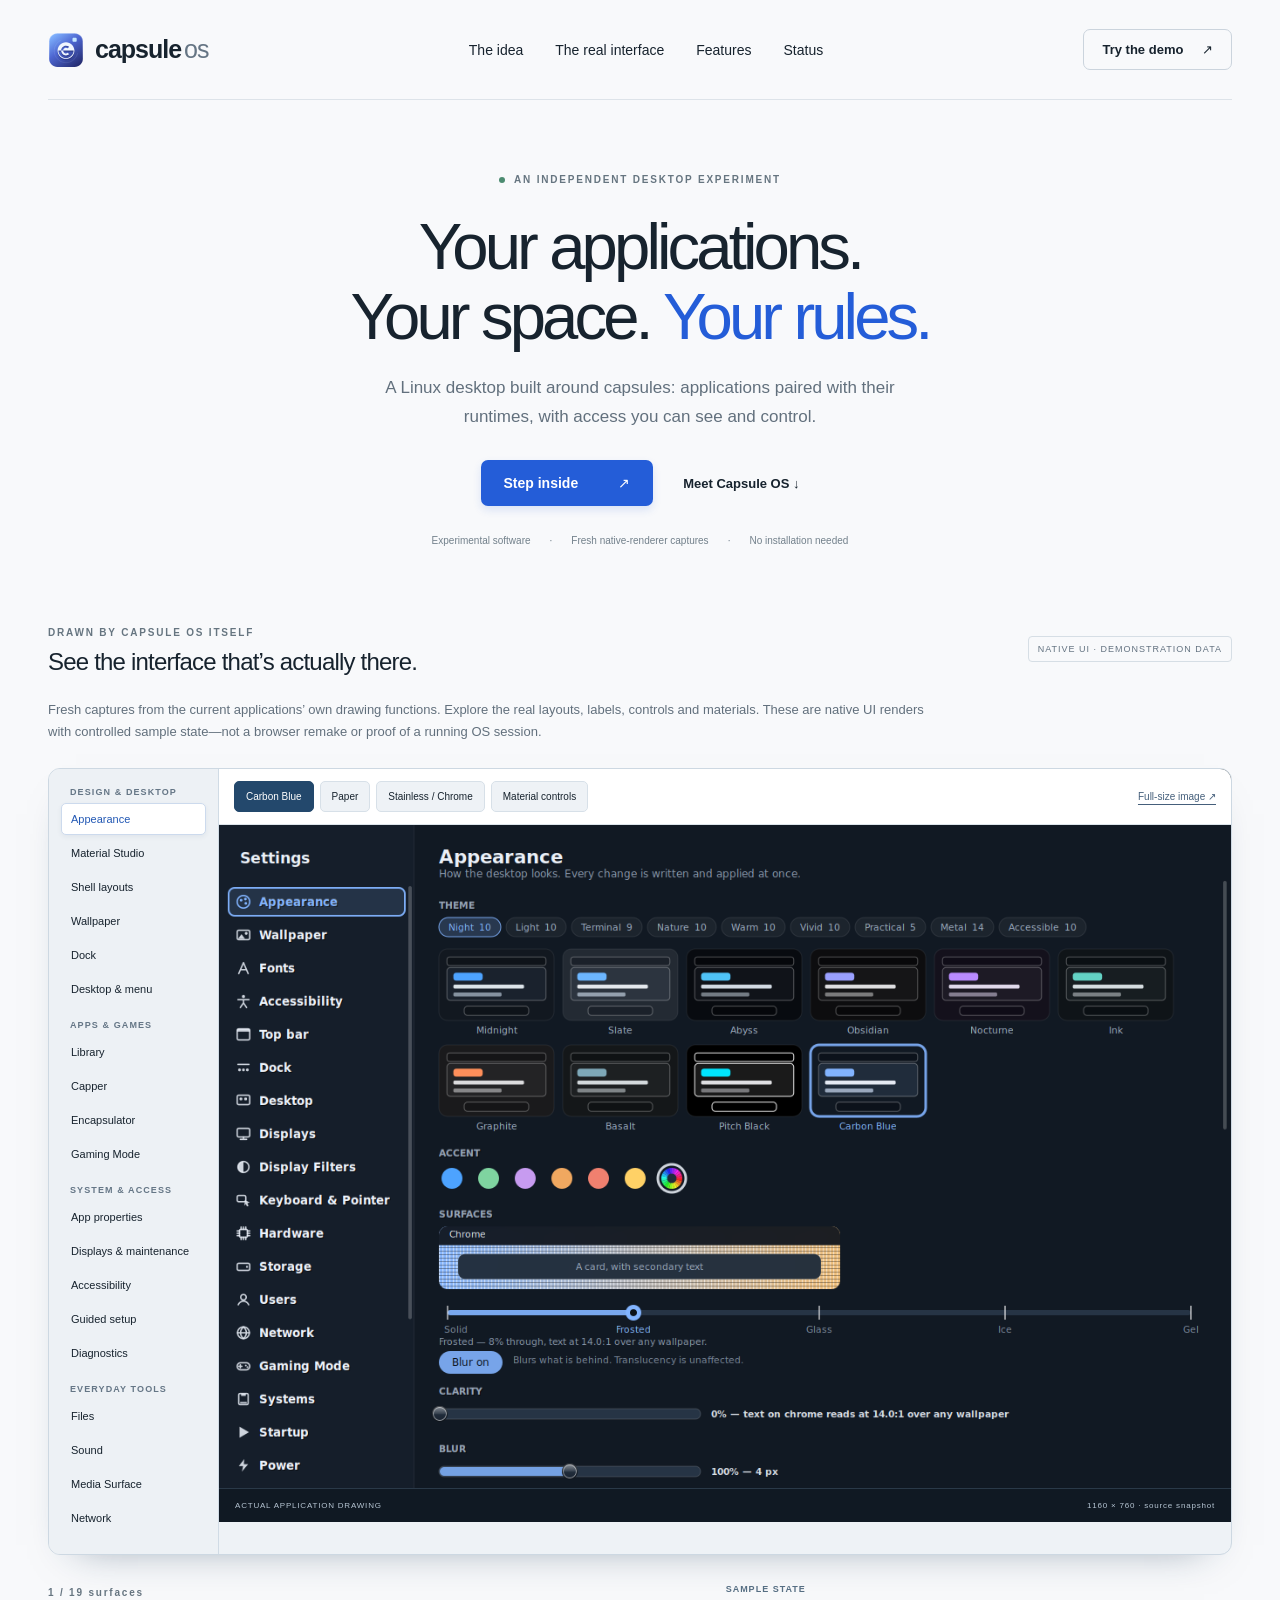
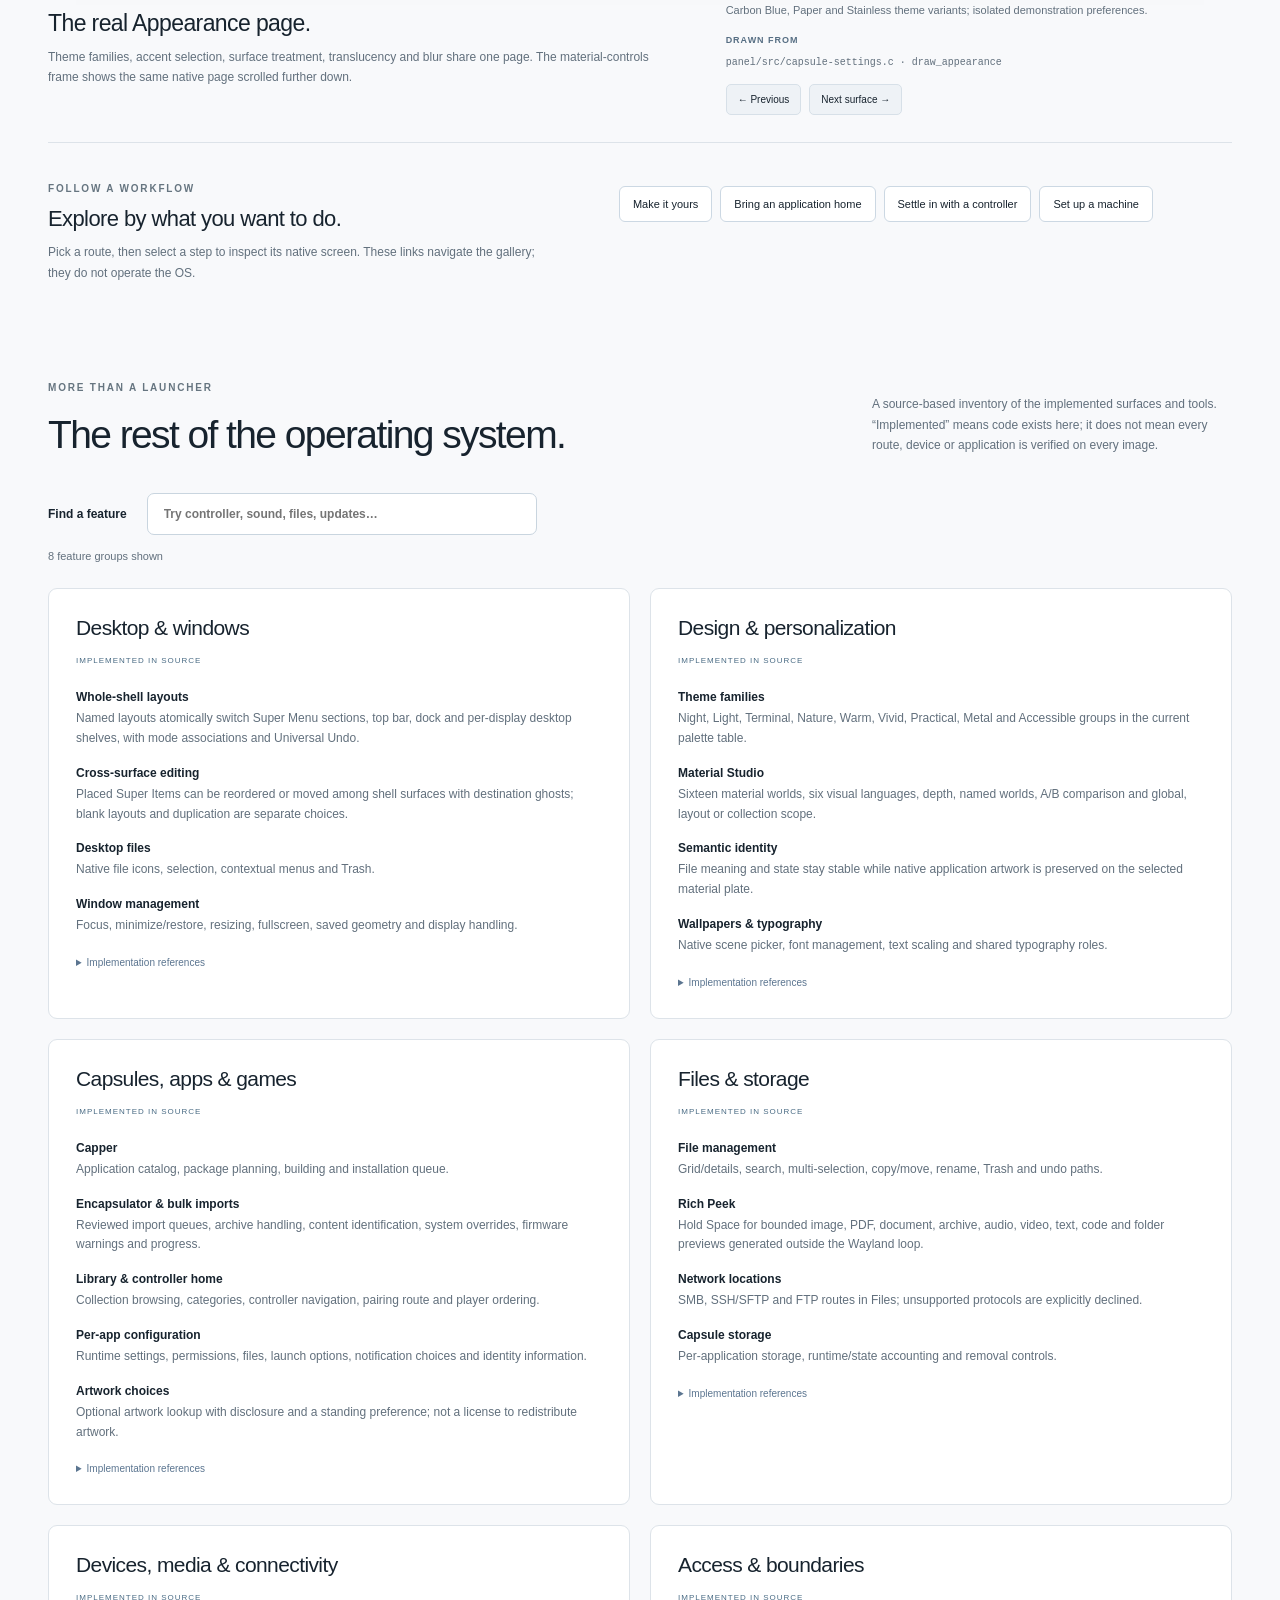
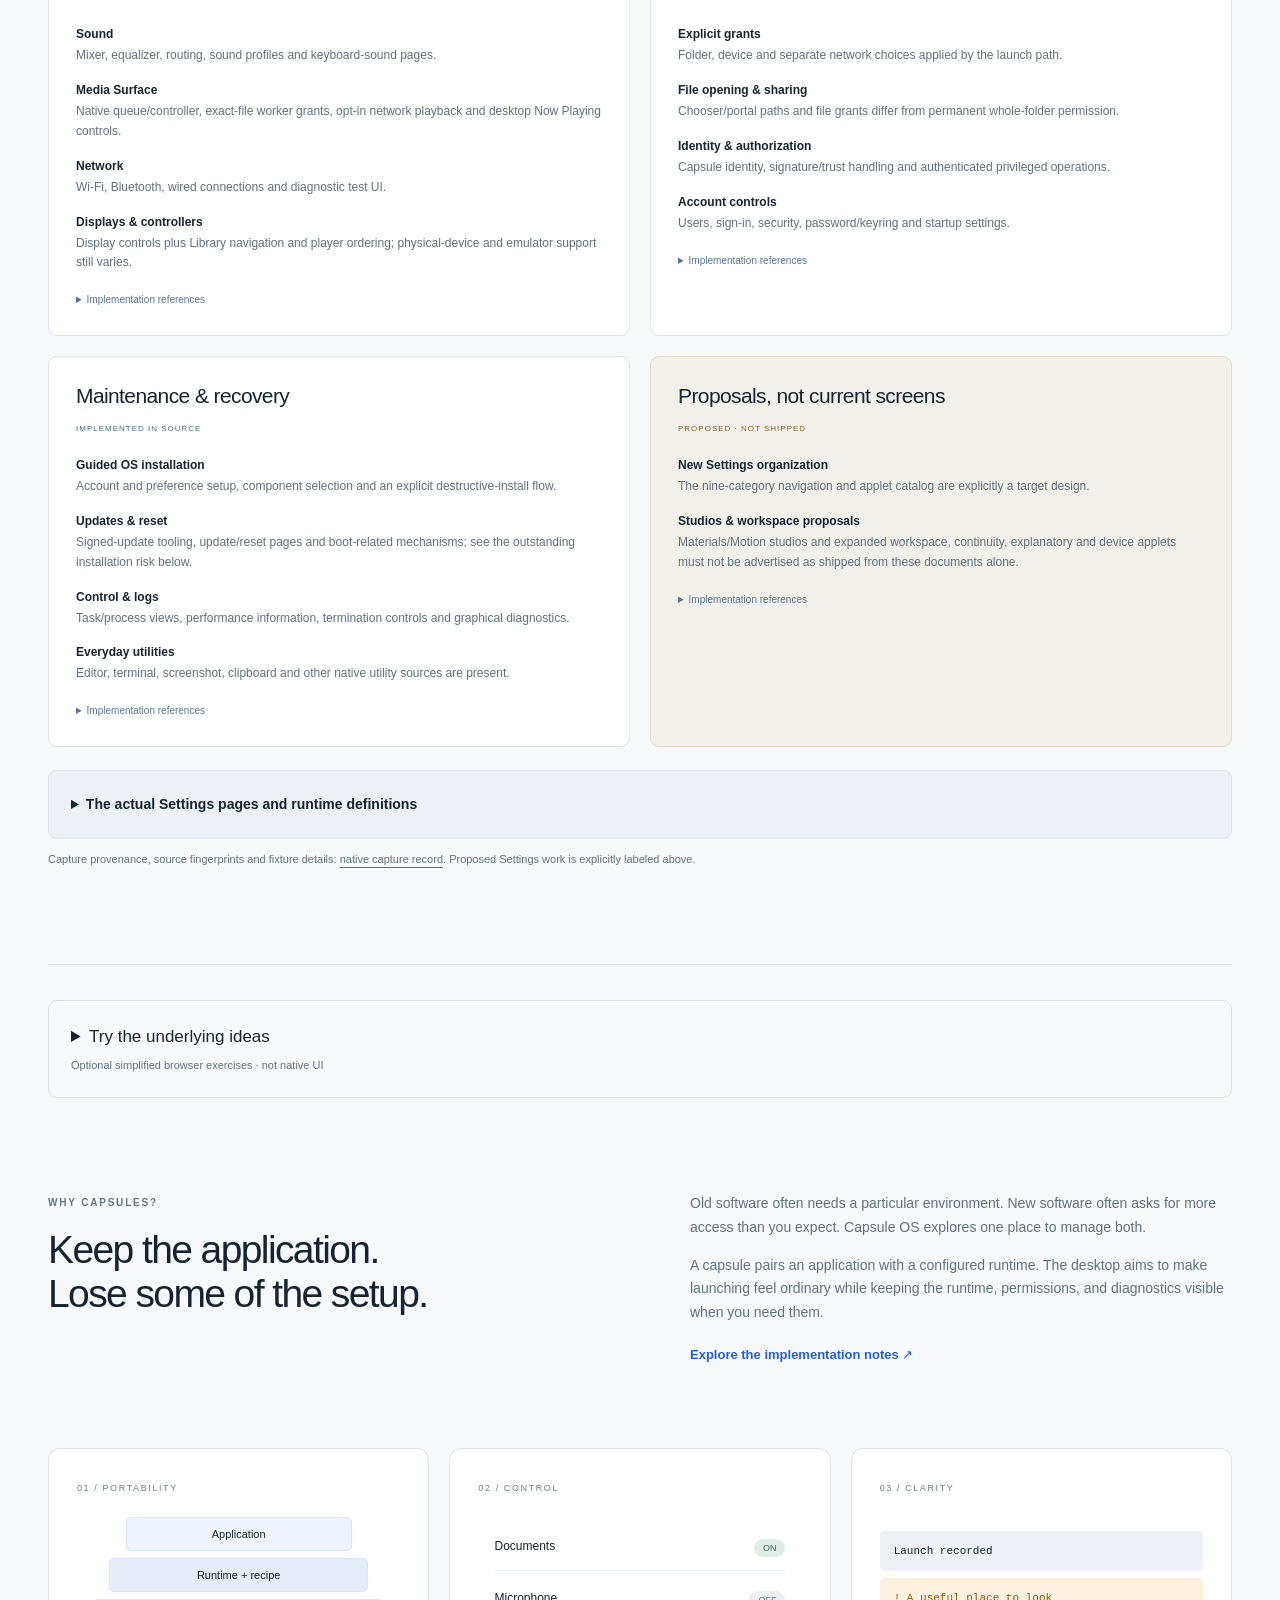
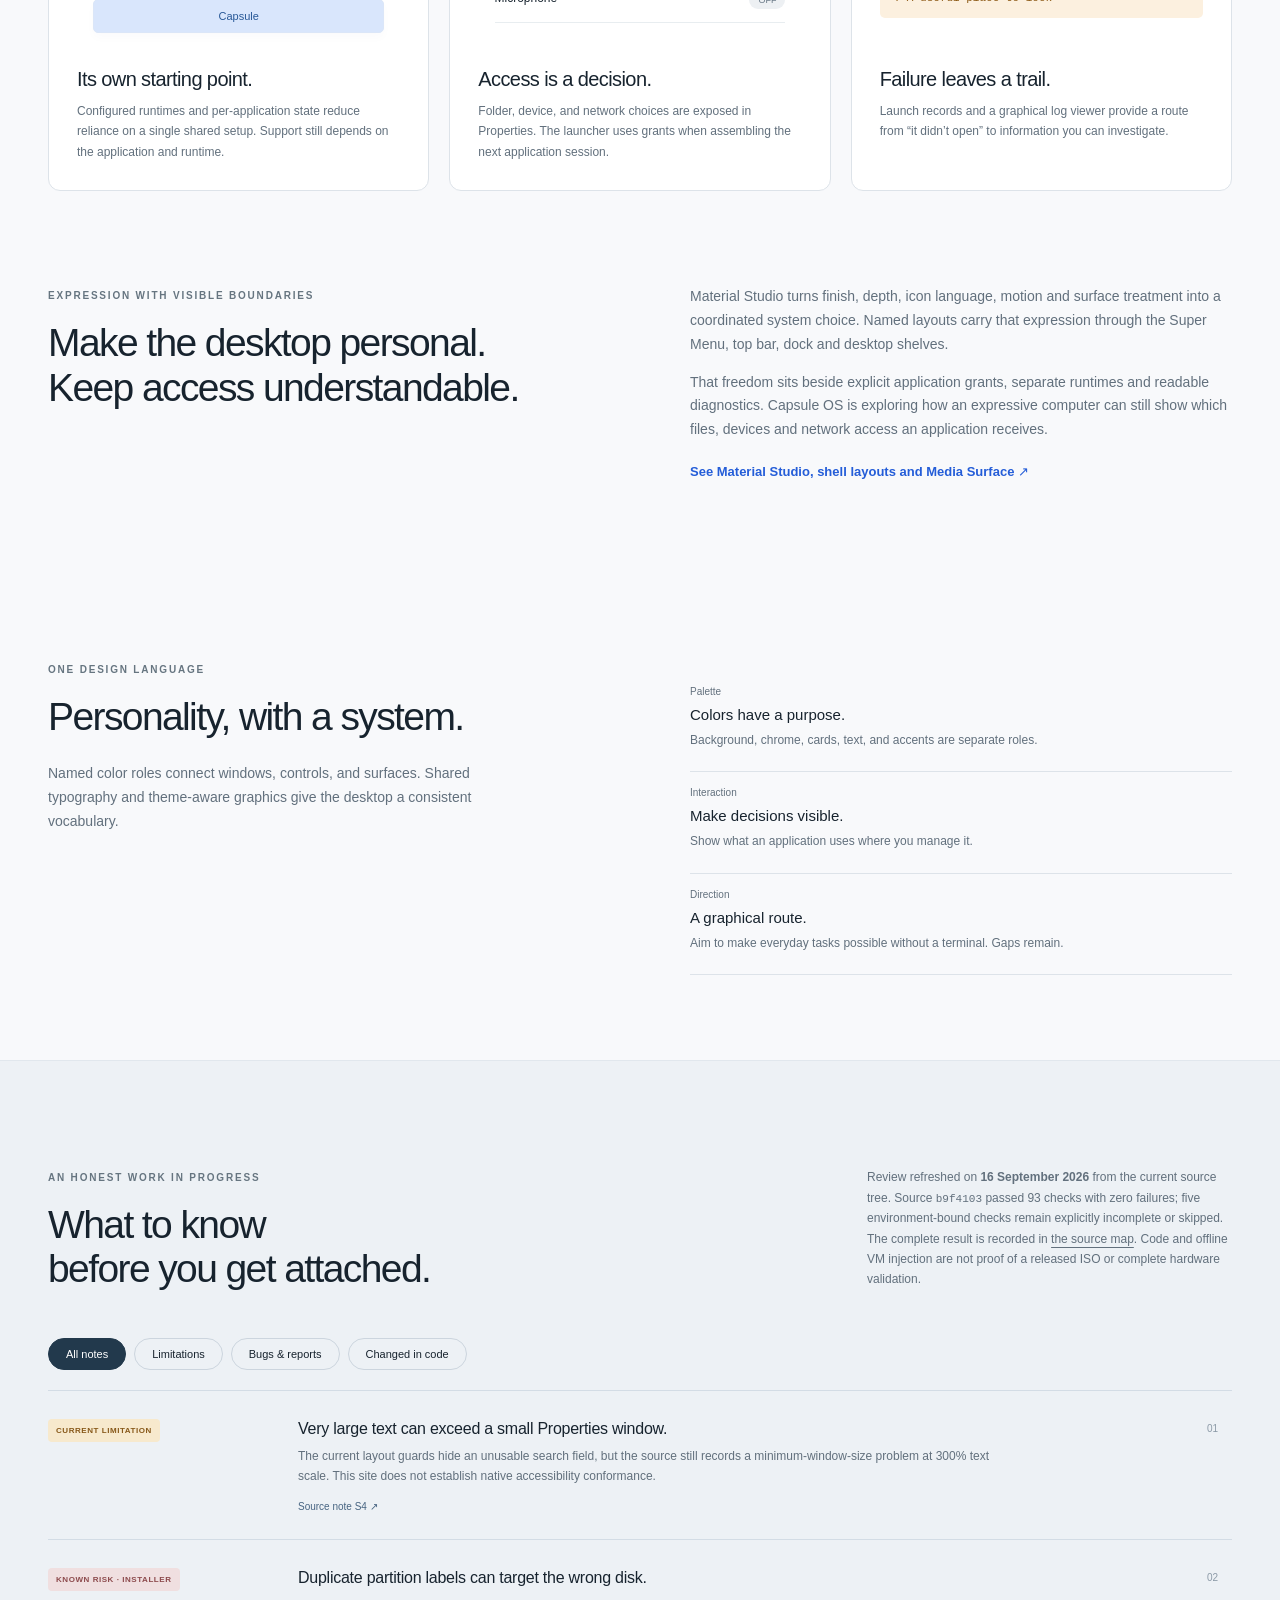
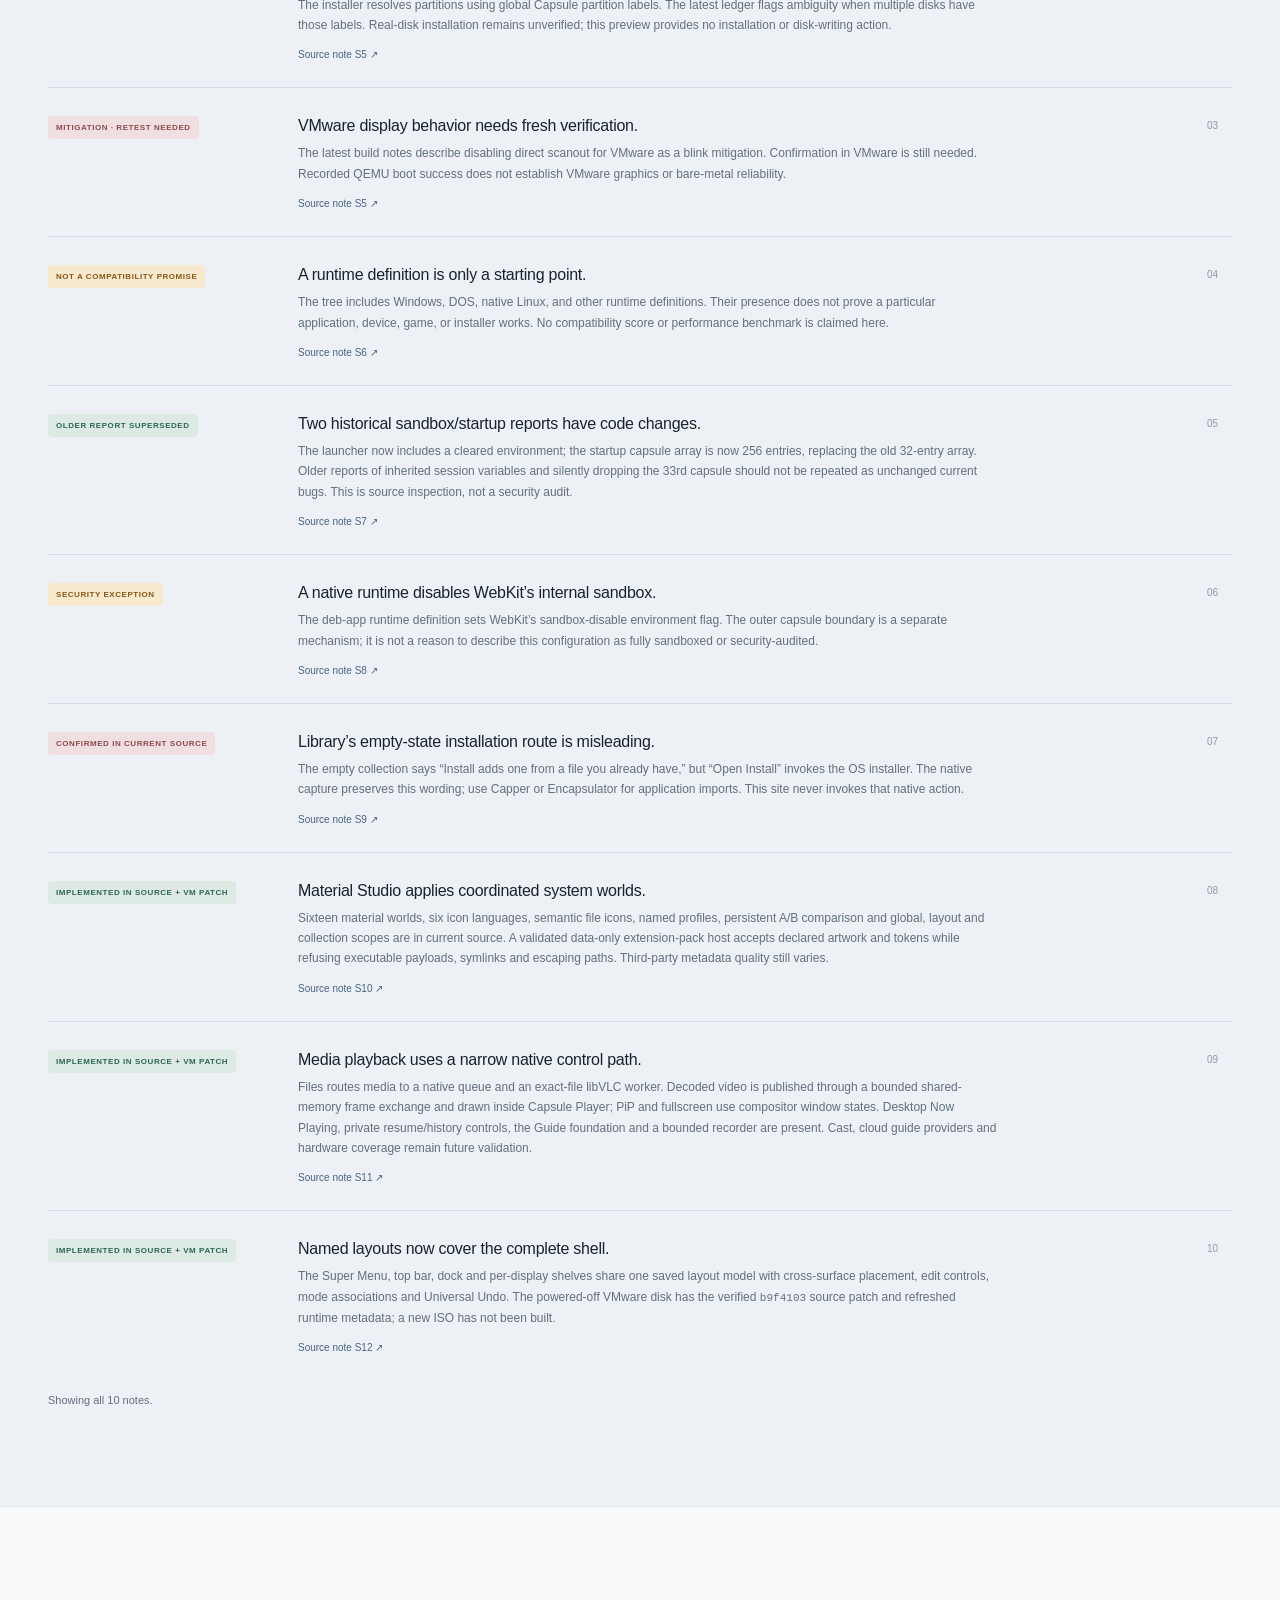
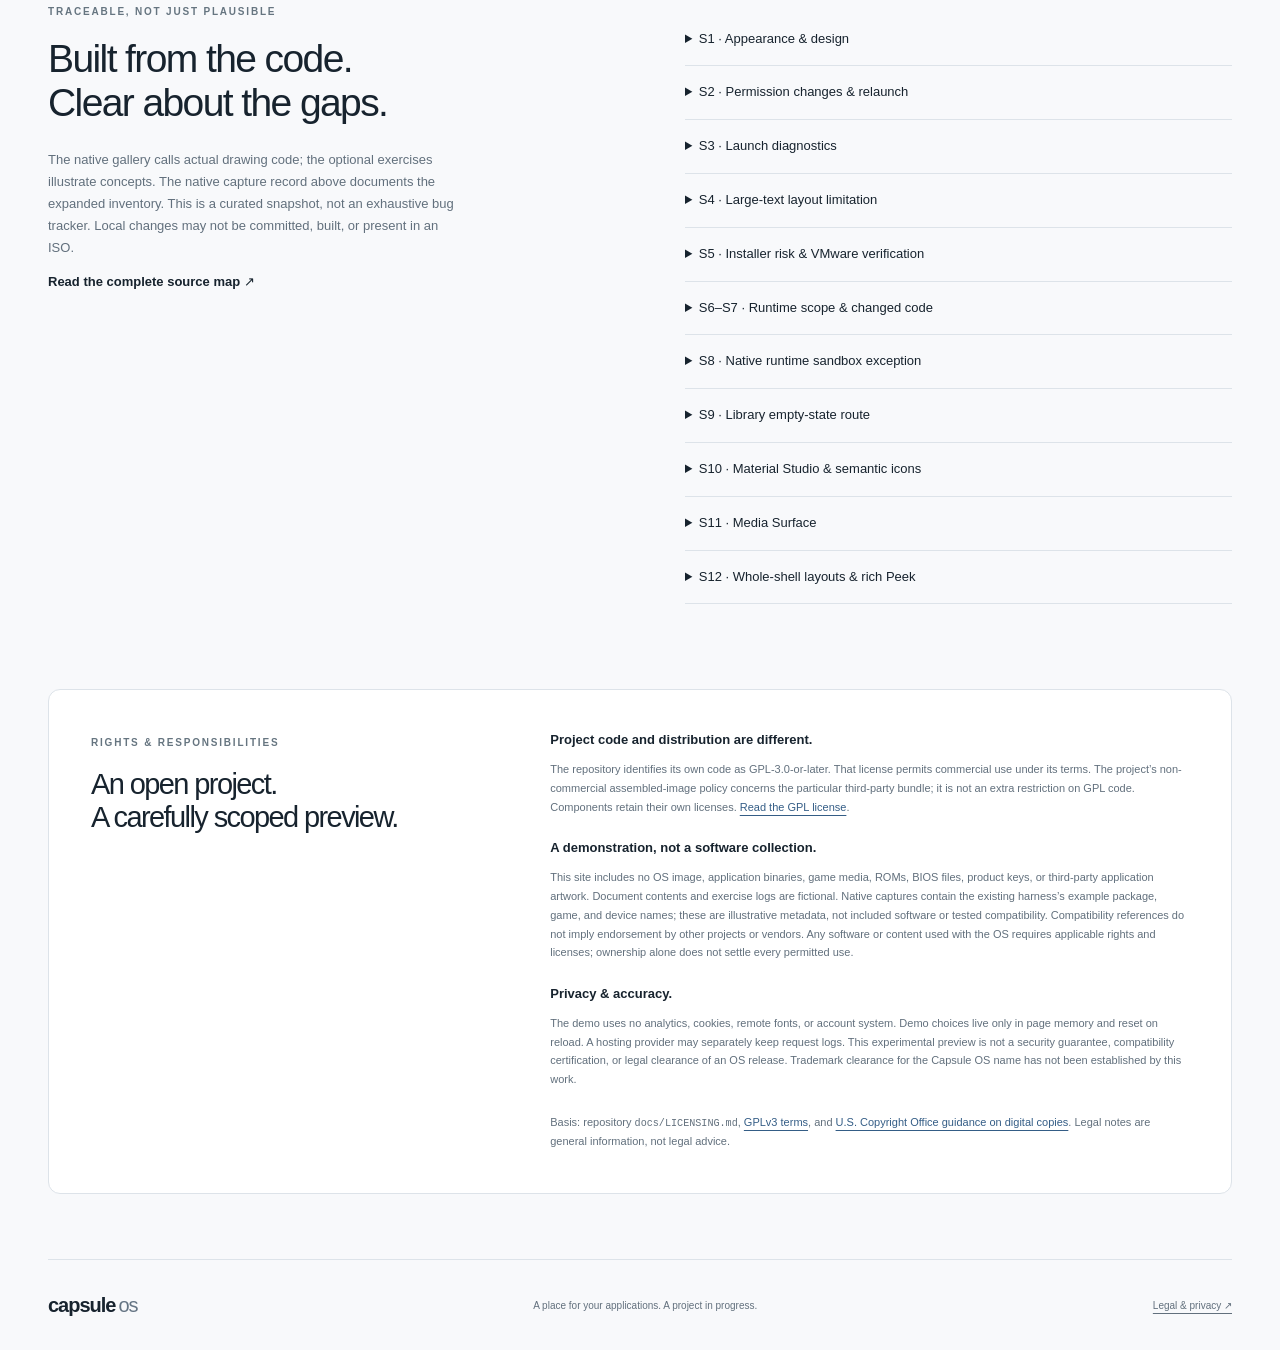
==== commit bfad0da2: "Showcase Material Studio and Media Surface" ====
--- a/index.html
+++ b/index.html
@@ -71,7 +71,7 @@
 </section>
 <section class="design-strip wrap section"><div><span class="eyebrow">ONE DESIGN LANGUAGE</span><h2>Personality, with a system.</h2><p>Named color roles connect windows, controls, and surfaces. Shared typography and theme-aware graphics give the desktop a consistent vocabulary.</p></div><div class="design-notes"><div><span>Palette</span><strong>Colors have a purpose.</strong><p>Background, chrome, cards, text, and accents are separate roles.</p></div><div><span>Interaction</span><strong>Make decisions visible.</strong><p>Show what an application uses where you manage it.</p></div><div><span>Direction</span><strong>A graphical route.</strong><p>Aim to make everyday tasks possible without a terminal. Gaps remain.</p></div></div></section>
 <section class="status-section" id="status"><div class="wrap section">
-  <div class="status-heading"><div><span class="eyebrow">AN HONEST WORK IN PROGRESS</span><h2>What to know<br>before you get attached.</h2></div><p>Review refreshed on <strong>16 September 2026</strong> through commit <code>f80166a</code>. The full host gate reports 93 passed and zero failed, with five environment-bound checks explicitly skipped or incomplete. Code and offline VM injection are not proof of a released ISO or complete hardware validation.</p></div>
+  <div class="status-heading"><div><span class="eyebrow">AN HONEST WORK IN PROGRESS</span><h2>What to know<br>before you get attached.</h2></div><p>Review refreshed on <strong>16 September 2026</strong> from the current source tree. Source <code>b9f4103</code> passed 93 checks with zero failures; five environment-bound checks remain explicitly incomplete or skipped. The complete result is recorded in <a href="SOURCES.md">the source map</a>. Code and offline VM injection are not proof of a released ISO or complete hardware validation.</p></div>
   <div class="status-filters" role="group" aria-label="Filter project status"><button aria-pressed="true" data-filter="all">All notes</button><button aria-pressed="false" data-filter="limitation">Limitations</button><button aria-pressed="false" data-filter="bug">Bugs & reports</button><button aria-pressed="false" data-filter="changed">Changed in code</button></div>
   <div id="status-list">
     <article class="status-row" data-kind="limitation"><span class="status-badge amber">CURRENT LIMITATION</span><div><h3>Very large text can exceed a small Properties window.</h3><p>The current layout guards hide an unusable search field, but the source still records a minimum-window-size problem at 300% text scale. This site does not establish native accessibility conformance.</p><a href="#evidence">Source note S4 ↗</a></div><span class="row-number">01</span></article>
@@ -81,9 +81,9 @@
     <article class="status-row" data-kind="changed"><span class="status-badge green">OLDER REPORT SUPERSEDED</span><div><h3>Two historical sandbox/startup reports have code changes.</h3><p>The launcher now includes a cleared environment; the startup capsule array is now 256 entries, replacing the old 32-entry array. Older reports of inherited session variables and silently dropping the 33rd capsule should not be repeated as unchanged current bugs. This is source inspection, not a security audit.</p><a href="#evidence">Source note S7 ↗</a></div><span class="row-number">05</span></article>
     <article class="status-row" data-kind="limitation"><span class="status-badge amber">SECURITY EXCEPTION</span><div><h3>A native runtime disables WebKit’s internal sandbox.</h3><p>The deb-app runtime definition sets WebKit’s sandbox-disable environment flag. The outer capsule boundary is a separate mechanism; it is not a reason to describe this configuration as fully sandboxed or security-audited.</p><a href="#evidence">Source note S8 ↗</a></div><span class="row-number">06</span></article>
     <article class="status-row" data-kind="bug"><span class="status-badge rose">CONFIRMED IN CURRENT SOURCE</span><div><h3>Library’s empty-state installation route is misleading.</h3><p>The empty collection says “Install adds one from a file you already have,” but “Open Install” invokes the OS installer. The native capture preserves this wording; use Capper or Encapsulator for application imports. This site never invokes that native action.</p><a href="#evidence">Source note S9 ↗</a></div><span class="row-number">07</span></article>
-    <article class="status-row" data-kind="changed"><span class="status-badge green">IMPLEMENTED FOUNDATION</span><div><h3>Material Studio now applies coordinated system worlds.</h3><p>Sixteen material worlds, semantic file icons, named profiles, persistent A/B comparison and real global, layout and collection scopes are in current source. Supplied application artwork is preserved on material-aware plates. Third-party metadata quality still varies.</p><a href="#evidence">Source note S10 ↗</a></div><span class="row-number">08</span></article>
-    <article class="status-row" data-kind="changed"><span class="status-badge green">IMPLEMENTED FOUNDATION</span><div><h3>Media playback has a narrow native control path.</h3><p>Files can route media to a native controller and exact-file libVLC worker. Desktop Now Playing controls support Capsule Player plus MPRIS applications. PiP, artwork matching and guide/DVR remain planned.</p><a href="#evidence">Source note S11 ↗</a></div><span class="row-number">09</span></article>
-    <article class="status-row" data-kind="changed"><span class="status-badge green">IMPLEMENTED IN SOURCE + VM PATCH</span><div><h3>Named layouts now cover the complete shell.</h3><p>The Super Menu, top bar, dock and per-display shelves share one saved layout model with cross-surface placement, edit controls, mode associations and Universal Undo. The powered-off VMware disk has the f80166a source patch and refreshed runtime metadata; a new ISO has not been built.</p><a href="#evidence">Source note S12 ↗</a></div><span class="row-number">10</span></article>
+    <article class="status-row" data-kind="changed"><span class="status-badge green">IMPLEMENTED IN SOURCE + VM PATCH</span><div><h3>Material Studio applies coordinated system worlds.</h3><p>Sixteen material worlds, six icon languages, semantic file icons, named profiles, persistent A/B comparison and global, layout and collection scopes are in current source. A validated data-only extension-pack host accepts declared artwork and tokens while refusing executable payloads, symlinks and escaping paths. Third-party metadata quality still varies.</p><a href="#evidence">Source note S10 ↗</a></div><span class="row-number">08</span></article>
+    <article class="status-row" data-kind="changed"><span class="status-badge green">IMPLEMENTED IN SOURCE + VM PATCH</span><div><h3>Media playback uses a narrow native control path.</h3><p>Files routes media to a native queue and an exact-file libVLC worker. Decoded video is published through a bounded shared-memory frame exchange and drawn inside Capsule Player; PiP and fullscreen use compositor window states. Desktop Now Playing, private resume/history controls, the Guide foundation and a bounded recorder are present. Cast, cloud guide providers and hardware coverage remain future validation.</p><a href="#evidence">Source note S11 ↗</a></div><span class="row-number">09</span></article>
+    <article class="status-row" data-kind="changed"><span class="status-badge green">IMPLEMENTED IN SOURCE + VM PATCH</span><div><h3>Named layouts now cover the complete shell.</h3><p>The Super Menu, top bar, dock and per-display shelves share one saved layout model with cross-surface placement, edit controls, mode associations and Universal Undo. The powered-off VMware disk has the verified <code>b9f4103</code> source patch and refreshed runtime metadata; a new ISO has not been built.</p><a href="#evidence">Source note S12 ↗</a></div><span class="row-number">10</span></article>
   </div><p id="filter-result" class="small" aria-live="polite">Showing all 10 notes.</p>
 </div></section>
 <section class="wrap section evidence" id="evidence"><div><span class="eyebrow">TRACEABLE, NOT JUST PLAUSIBLE</span><h2>Built from the code.<br>Clear about the gaps.</h2><p>The native gallery calls actual drawing code; the optional exercises illustrate concepts. The native capture record above documents the expanded inventory. This is a curated snapshot, not an exhaustive bug tracker. Local changes may not be committed, built, or present in an ISO.</p><a href="SOURCES.md" class="text-link">Read the complete source map ↗</a></div><div class="source-notes">
@@ -95,8 +95,8 @@
   <details><summary>S6–S7 · Runtime scope & changed code</summary><p><code>runtime-defs/</code> contains runtime definitions. In current source, <code>tools/capsule-run</code> includes <code>--clearenv</code> and <code>compositor/src/capsule-wm.c</code> declares <code>pending_capsules[256]</code>. Historical documentation still describes some earlier behavior.</p></details>
   <details><summary>S8 · Native runtime sandbox exception</summary><p><code>runtime-defs/deb-app.json</code> sets <code>WEBKIT_DISABLE_SANDBOX_THIS_IS_DANGEROUS</code> to <code>1</code>. Ledger entry 133 explicitly leaves this exception open. This inspection does not evaluate the overall security of the OS.</p></details>
   <details><summary>S9 · Library empty-state route</summary><p><code>panel/src/capsule-library.c</code> displays “Install adds one from a file you already have” and registers <code>HIT_INSTALL</code>; its install helper invokes <code>capsule-install</code>. The current native empty-state capture shows the wording. The OS was not changed during this website task.</p></details>
-  <details><summary>S10 · Material Studio & semantic icons</summary><p><code>panel/src/capsule-settings.c</code>, <code>shared/iconprofile.c</code>, <code>shared/fileglyph.c</code> and <code>shared/nativeicon.c</code> implement the current page, shared profile, semantic renderer and material-aware application plates. Focused tests cover the implemented source, not every third-party package’s metadata.</p></details>
-  <details><summary>S11 · Media Surface</summary><p><code>panel/src/capsule-player.c</code>, <code>panel/src/capsule-media-worker.c</code> and <code>panel/src/capsule-panel.c</code> implement the current controller, exact-file decoder boundary and desktop-control bridge. Advanced parts of the design document remain future work.</p></details>
+  <details><summary>S10 · Material Studio & semantic icons</summary><p><code>panel/src/capsule-settings.c</code>, <code>shared/iconprofile.c</code>, <code>shared/fileglyph.c</code>, <code>tools/capsule-icon-packs</code> and the shipped registry implement the current page, shared profile, semantic renderer, material-aware application plates and validated data-only extension boundary. Focused tests cover the implemented source, not every third-party package’s metadata.</p></details>
+  <details><summary>S11 · Media Surface</summary><p><code>panel/src/capsule-player.c</code>, <code>panel/src/capsule-media-worker.c</code>, <code>shared/mediaframe.h</code>, <code>panel/src/capsule-panel.c</code> and the compositor protocol implement the controller, exact-file decoder boundary, embedded video exchange, PiP/fullscreen states and desktop-control bridge. <code>tools/check-media.sh</code> exercises state, grants, recording, frames and controls without claiming unavailable hardware validation.</p></details>
   <details><summary>S12 · Whole-shell layouts & rich Peek</summary><p><code>panel/src/capsule-launcher.c</code>, <code>panel/src/capsule-panel.c</code> and <code>tools/capsule-layout</code> implement the named whole-shell layout model and editing routes. <code>panel/src/capsule-files.c</code> and <code>tools/capsule-peek</code> implement bounded rich previews. Focused tests cover persistence, folder editing, identity and archive/document bounds; interaction feel still requires guest validation.</p></details>
 </div></section>
 <section class="legal wrap" id="legal"><div class="legal-title"><span class="eyebrow">RIGHTS & RESPONSIBILITIES</span><h2>An open project.<br>A carefully scoped preview.</h2></div><div class="legal-copy"><h3>Project code and distribution are different.</h3><p>The repository identifies its own code as GPL-3.0-or-later. That license permits commercial use under its terms. The project’s non-commercial assembled-image policy concerns the particular third-party bundle; it is not an extra restriction on GPL code. Components retain their own licenses. <a href="LICENSE.txt">Read the GPL license</a>.</p><h3>A demonstration, not a software collection.</h3><p>This site includes no OS image, application binaries, game media, ROMs, BIOS files, product keys, or third-party application artwork. Document contents and exercise logs are fictional. Native captures contain the existing harness’s example package, game, and device names; these are illustrative metadata, not included software or tested compatibility. Compatibility references do not imply endorsement by other projects or vendors. Any software or content used with the OS requires applicable rights and licenses; ownership alone does not settle every permitted use.</p><h3>Privacy & accuracy.</h3><p>The demo uses no analytics, cookies, remote fonts, or account system. Demo choices live only in page memory and reset on reload. A hosting provider may separately keep request logs. This experimental preview is not a security guarantee, compatibility certification, or legal clearance of an OS release. Trademark clearance for the Capsule OS name has not been established by this work.</p><p class="small">Basis: repository <code>docs/LICENSING.md</code>, <a href="https://www.gnu.org/licenses/gpl-3.0.html">GPLv3 terms</a>, and <a href="https://www.copyright.gov/help/faq/faq-digital.html">U.S. Copyright Office guidance on digital copies</a>. Legal notes are general information, not legal advice.</p></div></section>
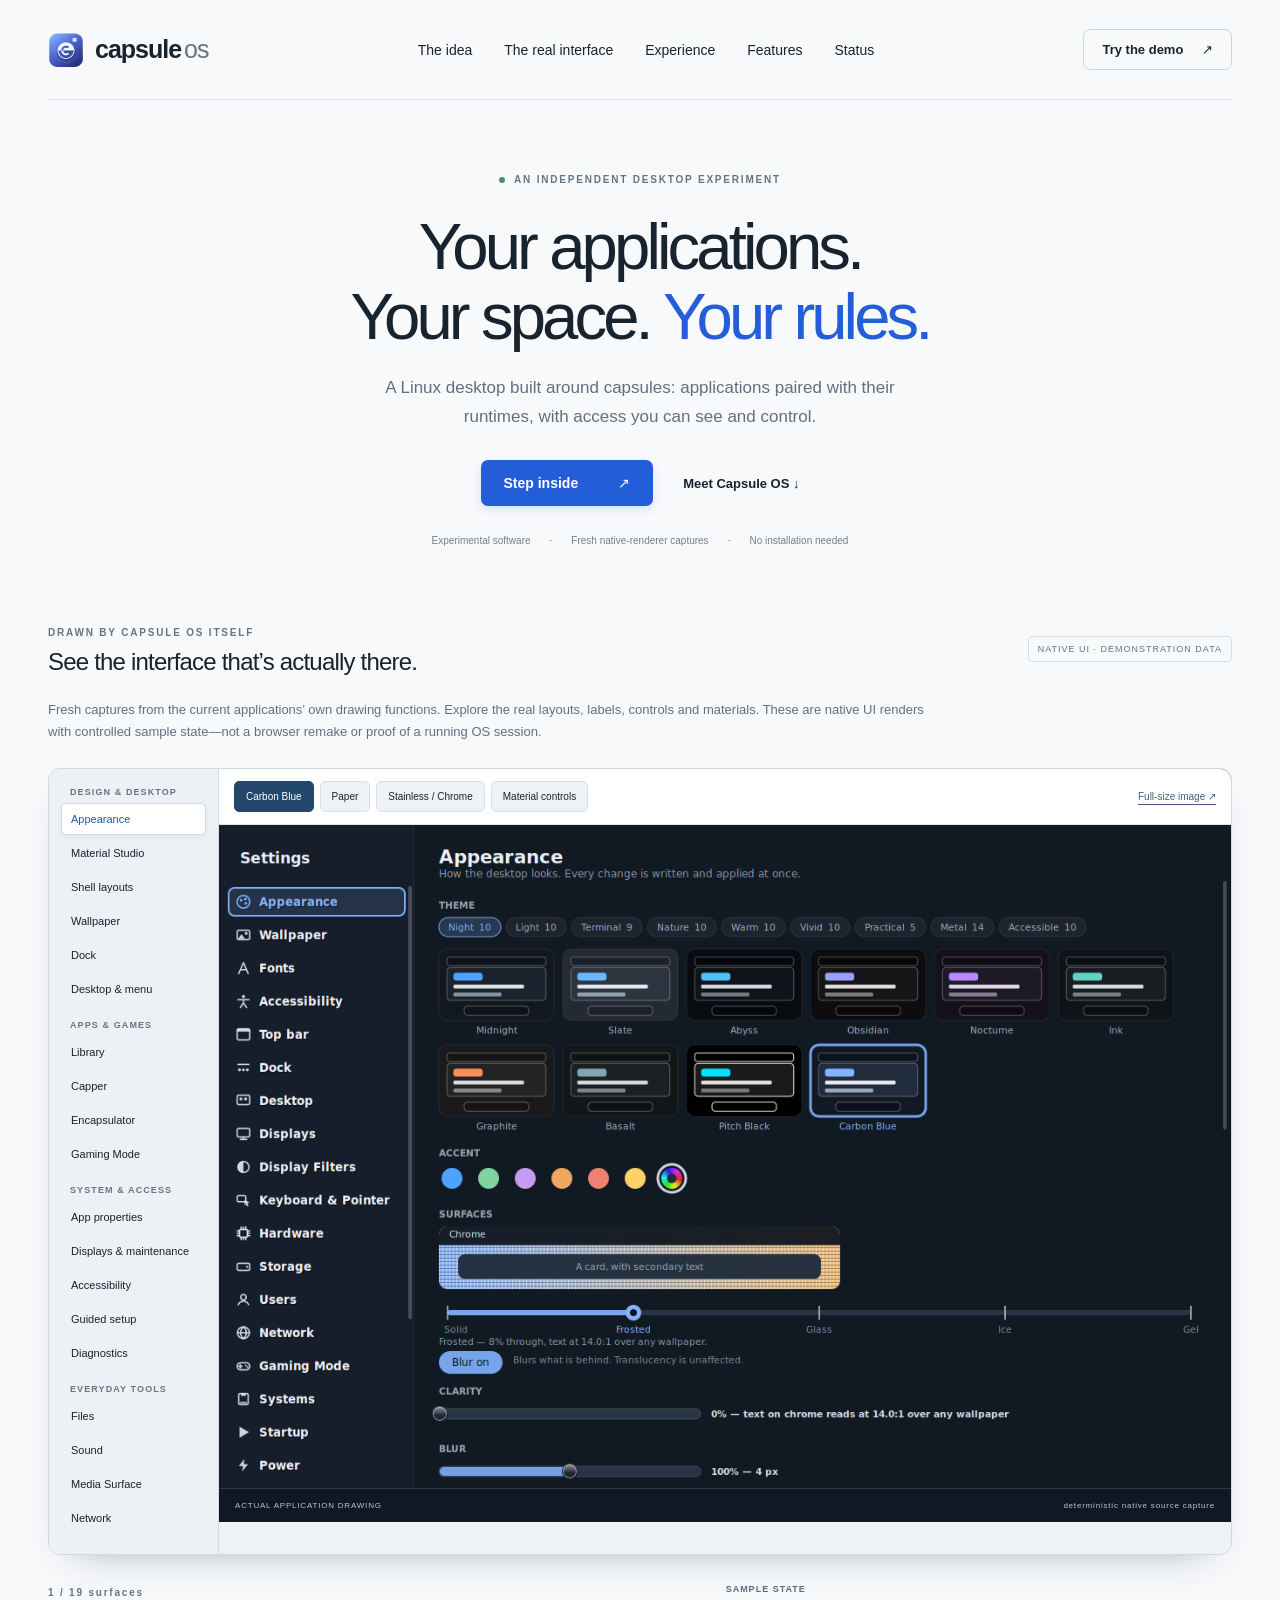
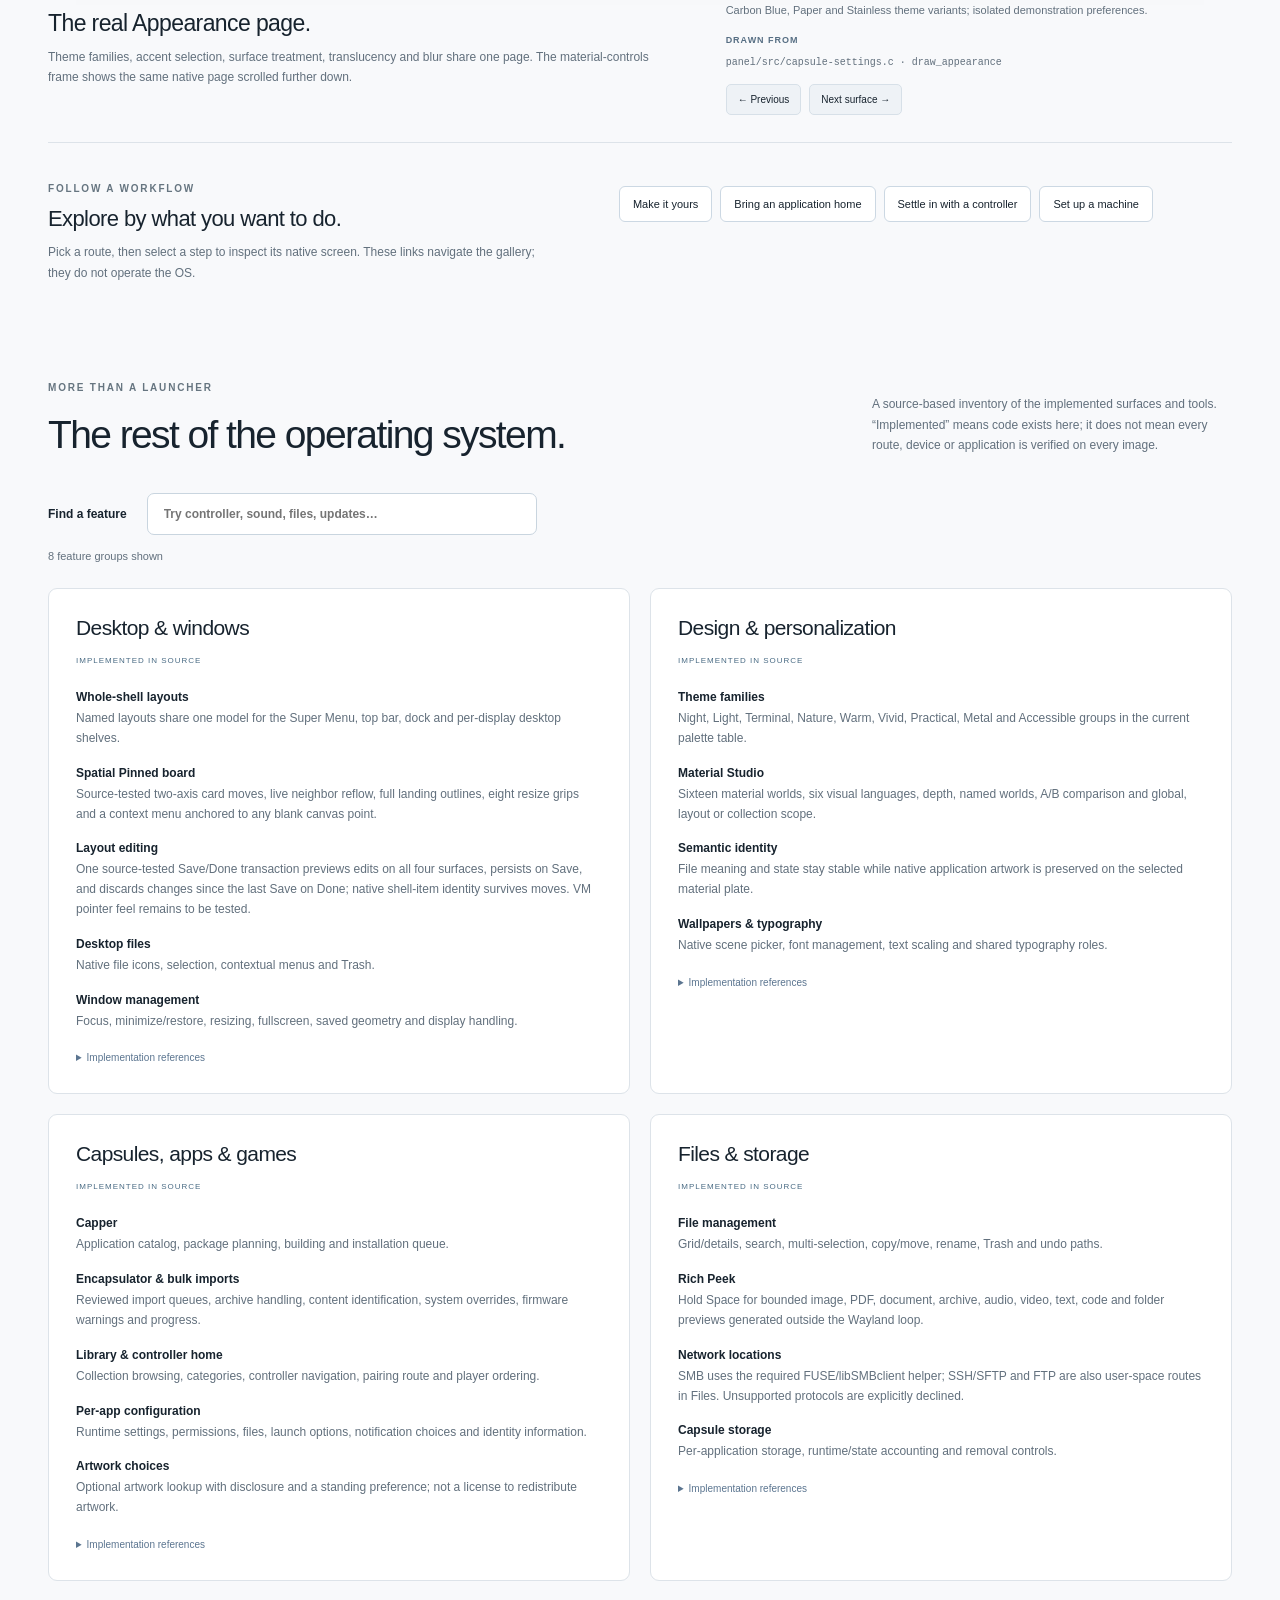
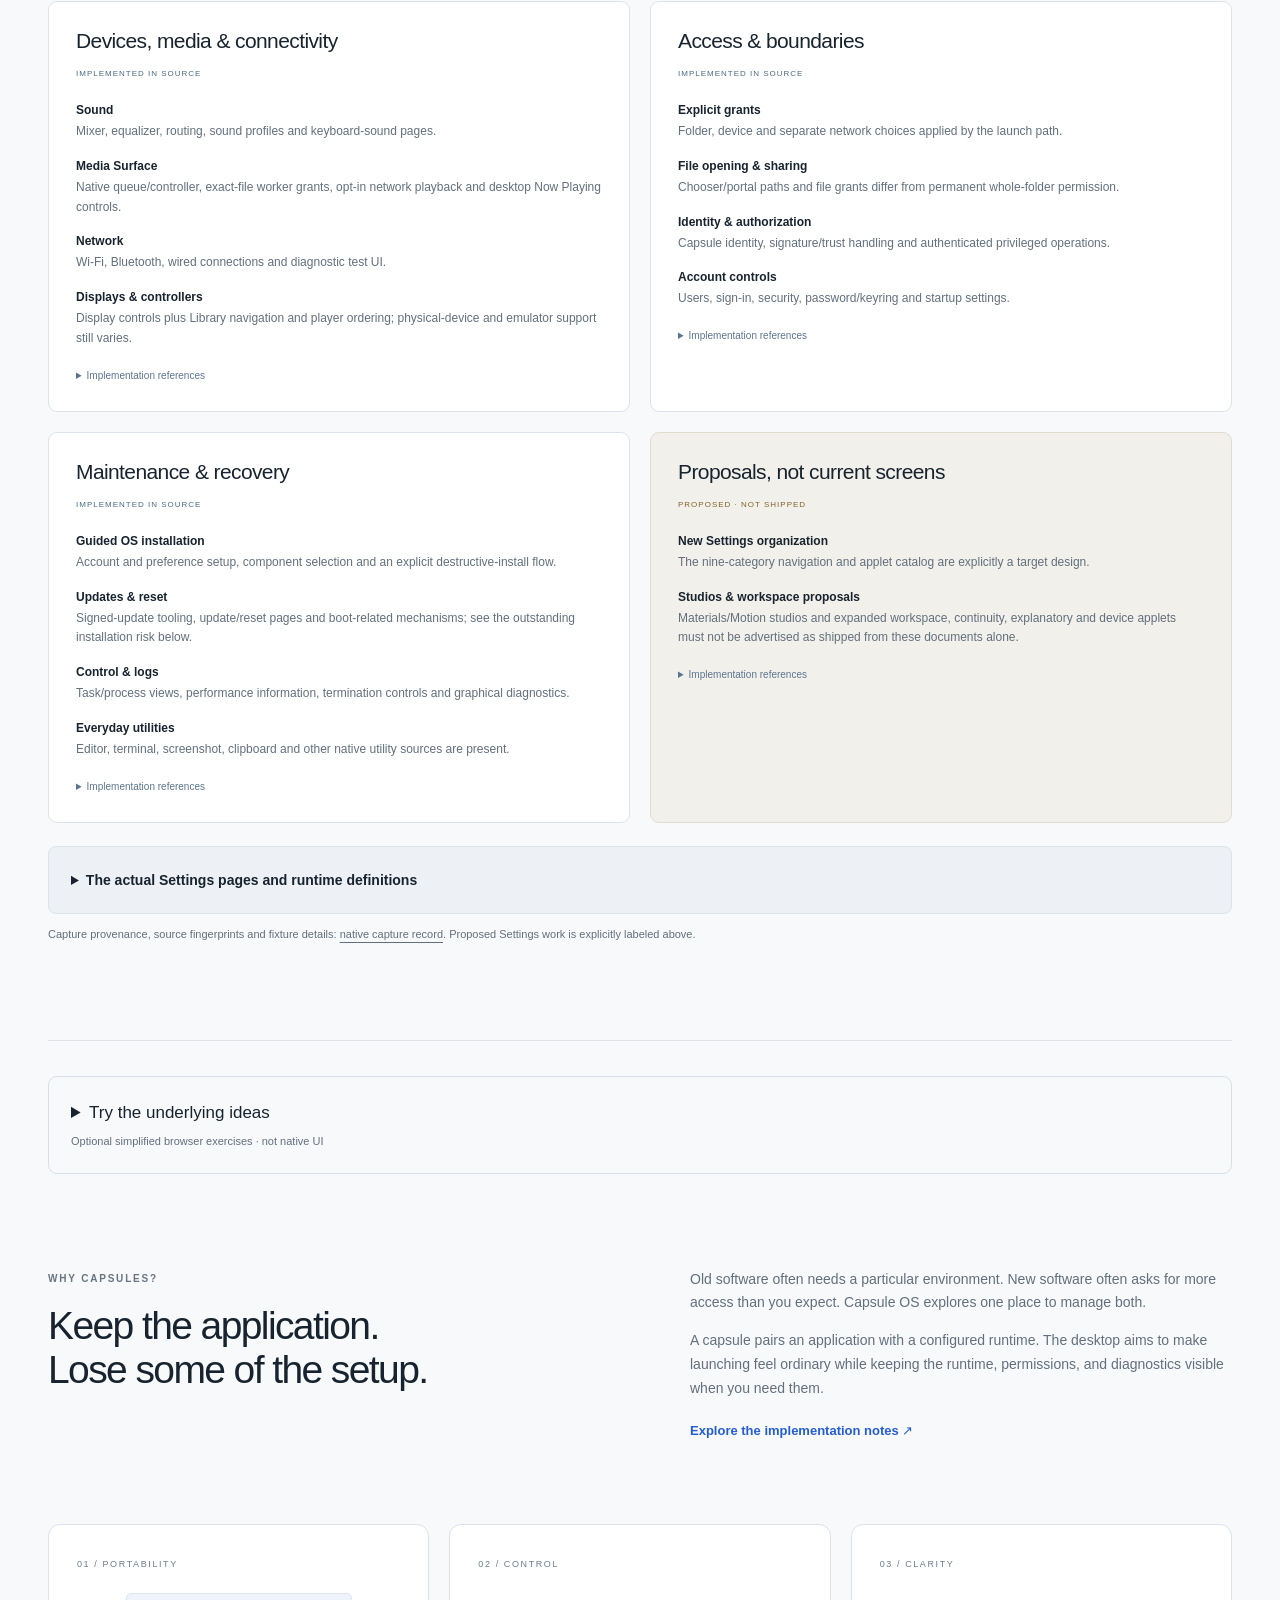
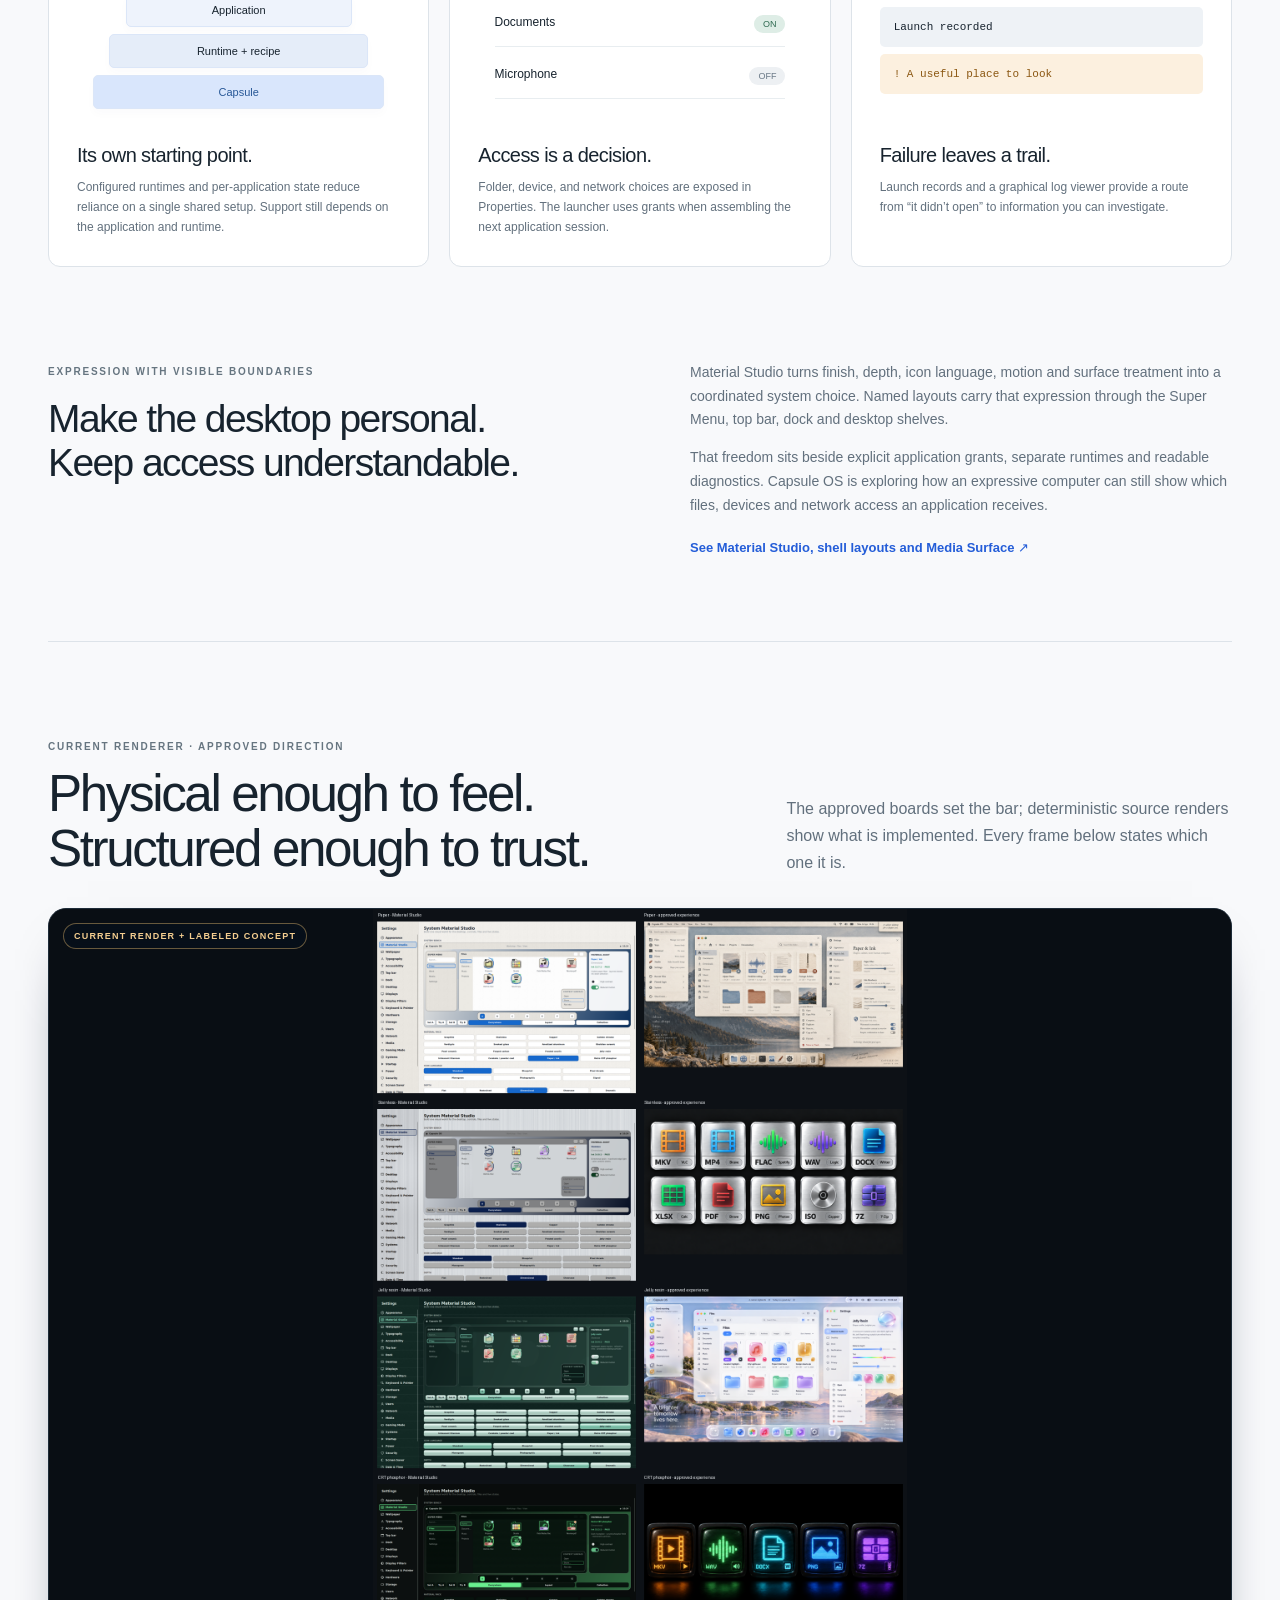
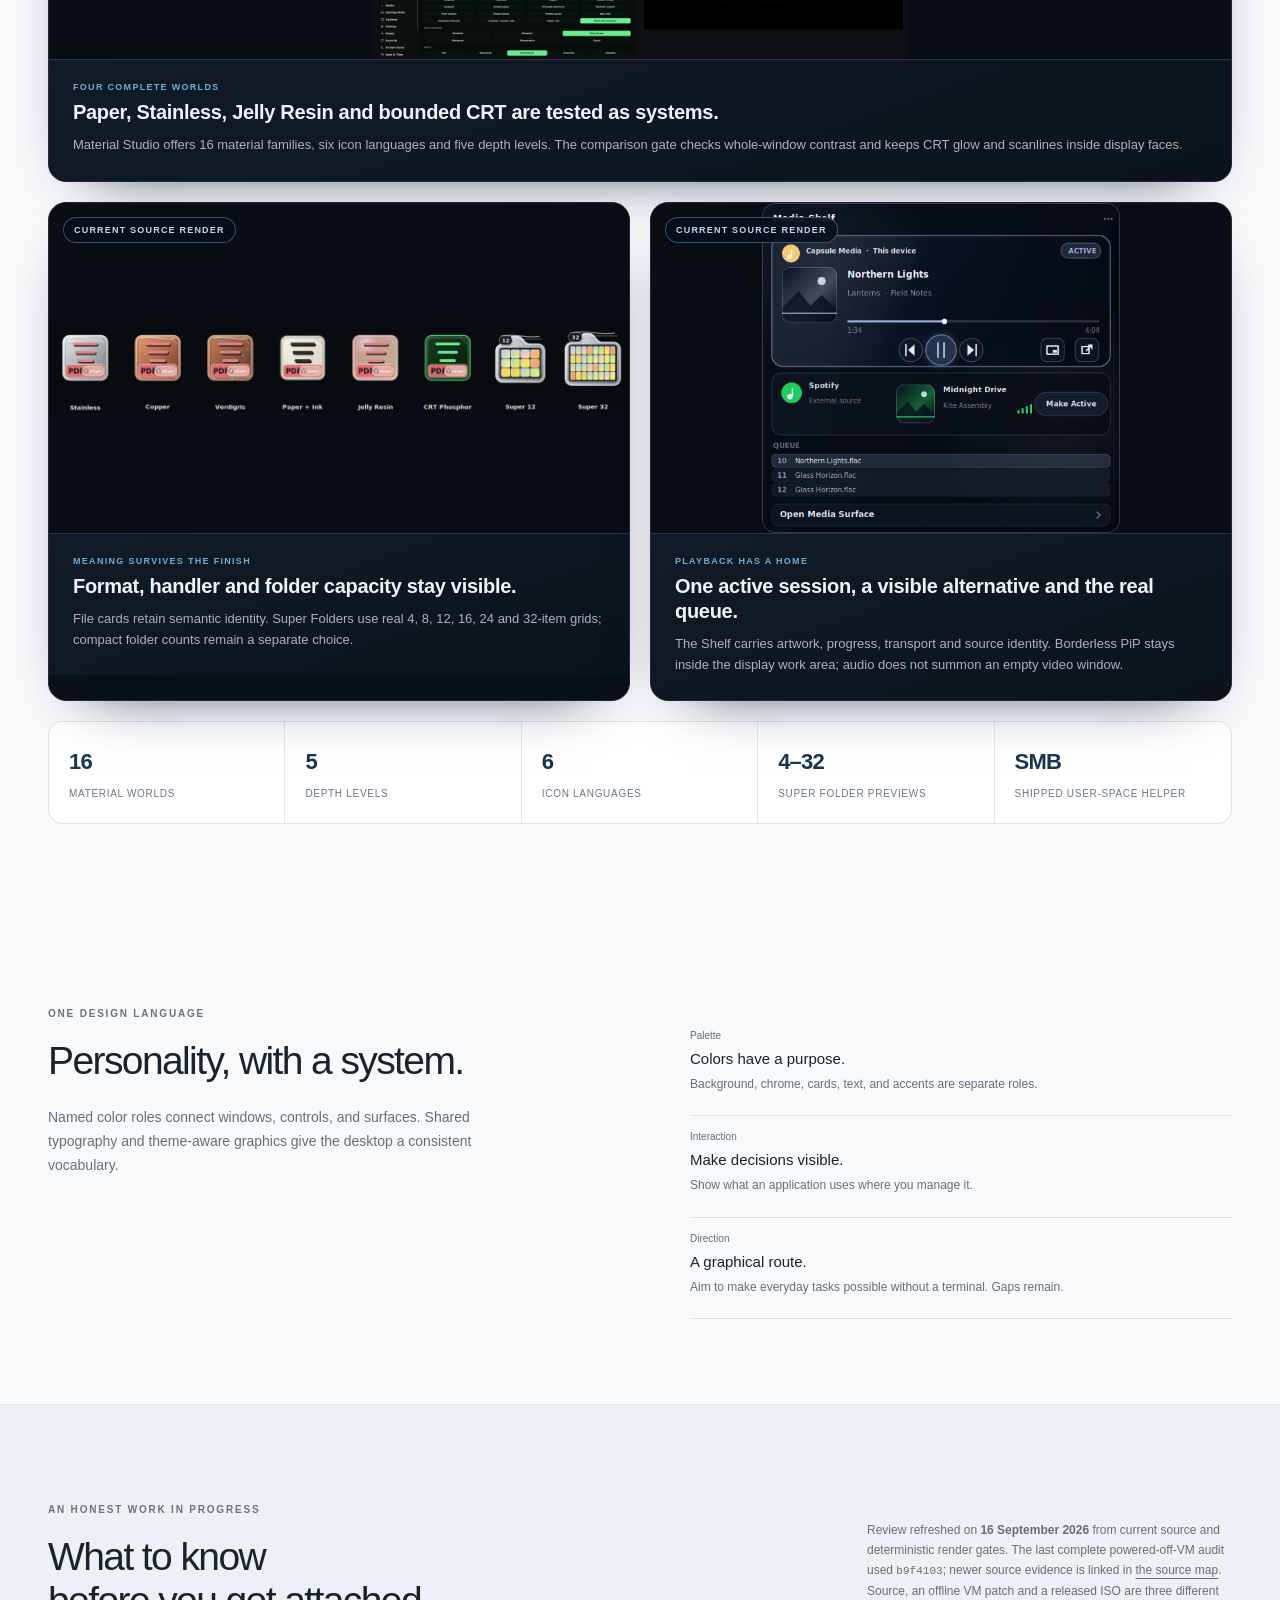
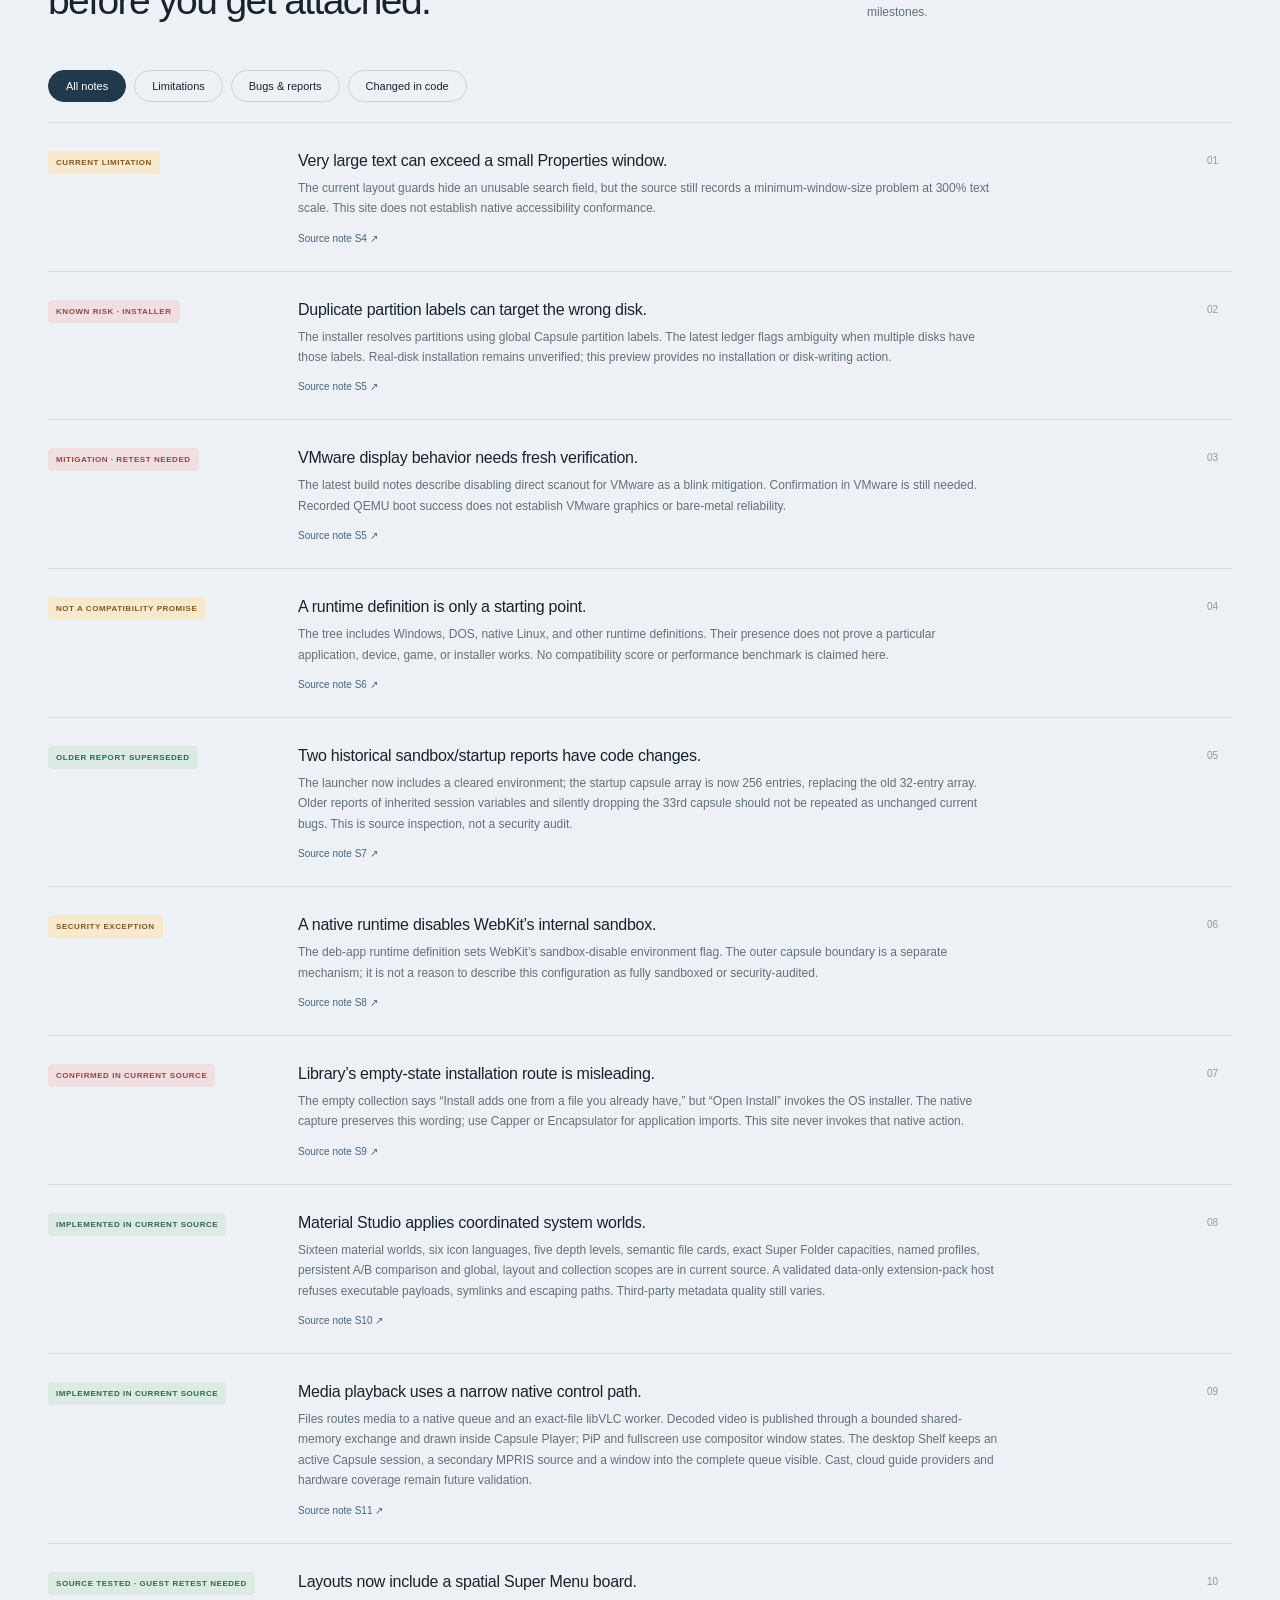
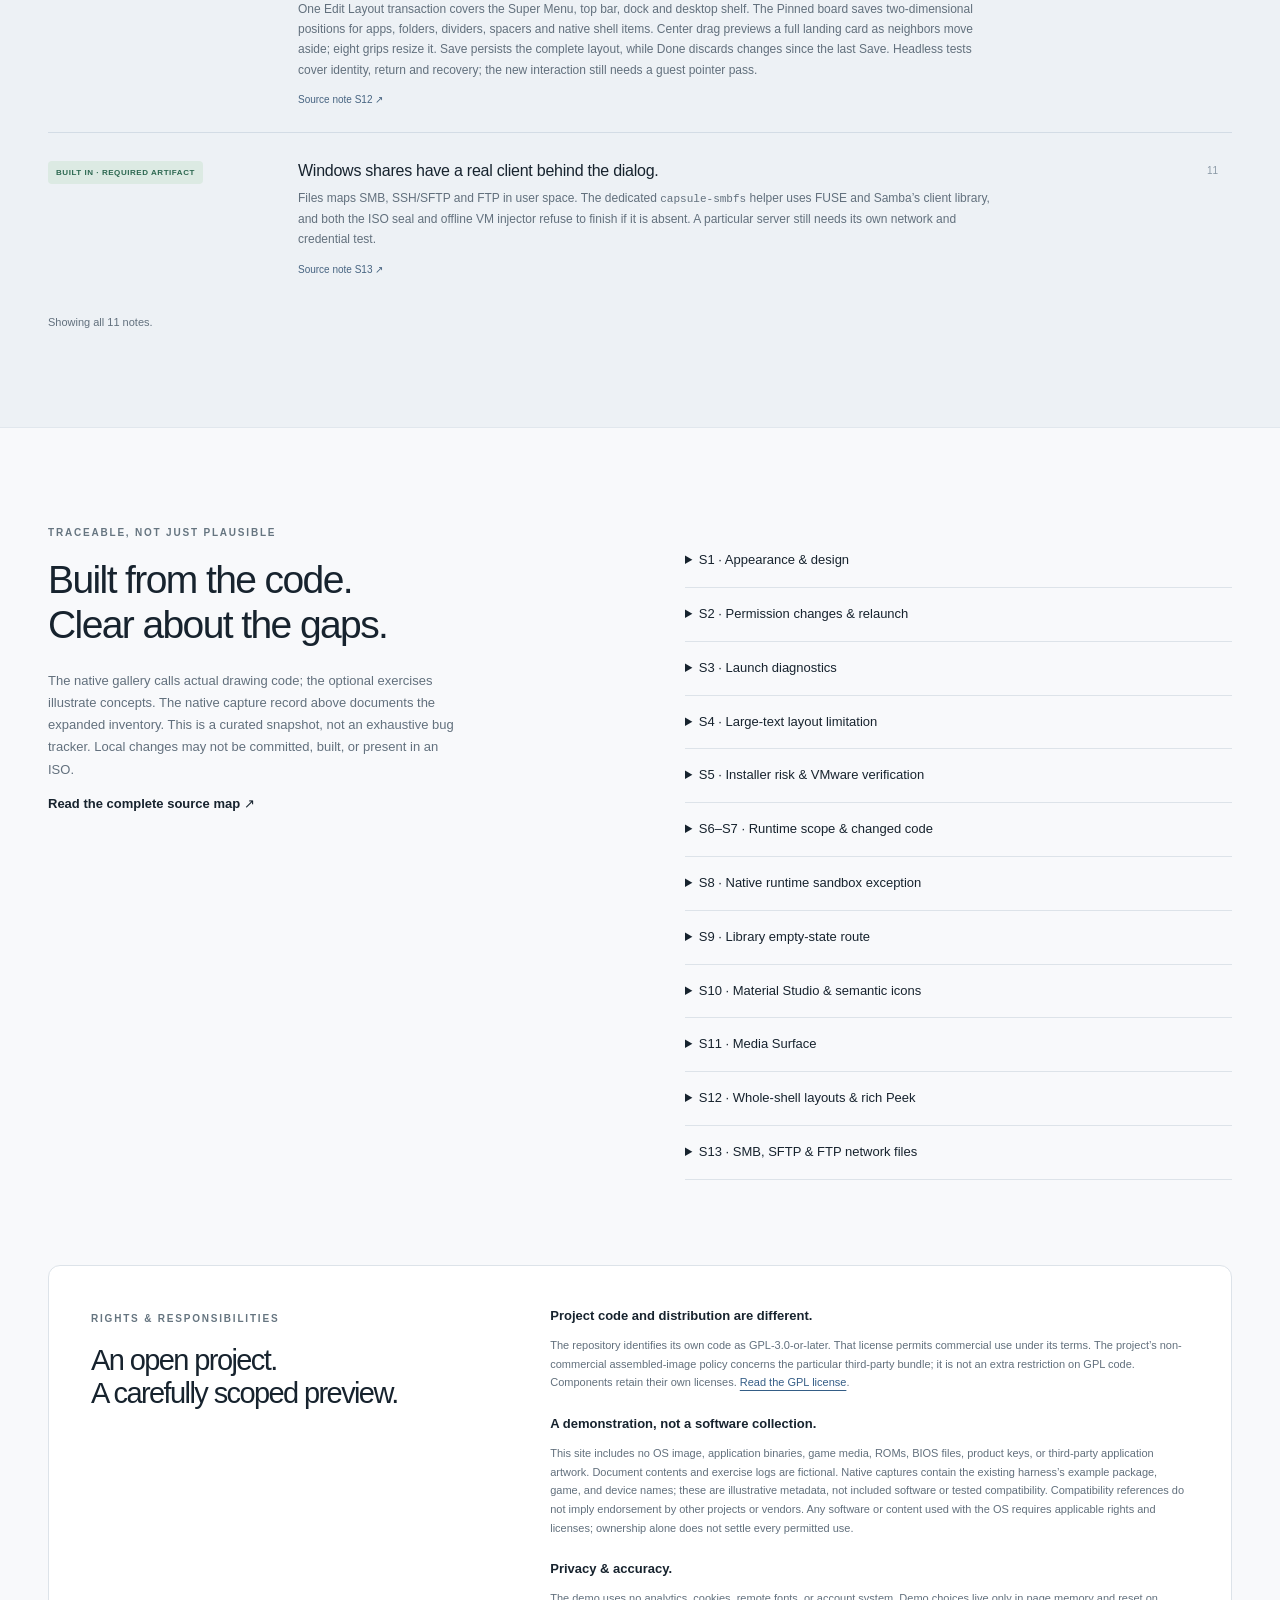
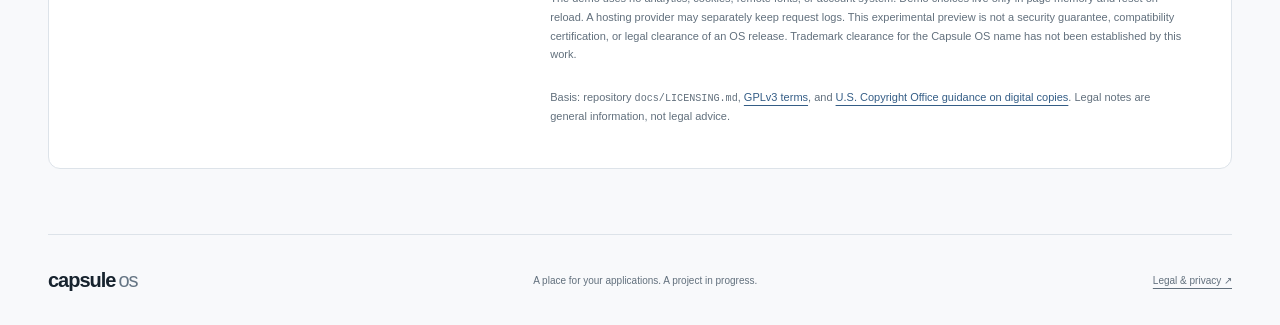
==== commit db661076: "Showcase verified Capsule OS worlds and shell interactions" ====
--- a/index.html
+++ b/index.html
@@ -13,7 +13,7 @@
 <a class="skip" href="#main">Skip to content</a>
 <header class="header wrap">
   <a class="brand" href="#"><img src="assets/encapsulator.svg" width="36" height="36" alt="">capsule<span>os</span></a>
-  <nav aria-label="Main navigation"><a href="#purpose">The idea</a><a href="#playground">The real interface</a><a href="#features">Features</a><a href="#status">Status</a></nav>
+  <nav aria-label="Main navigation"><a href="#purpose">The idea</a><a href="#playground">The real interface</a><a href="#experience-title">Experience</a><a href="#features">Features</a><a href="#status">Status</a></nav>
   <a class="header-cta" href="#playground">Try the demo <span aria-hidden="true">↗</span></a>
 </header>
 <main id="main">
@@ -30,7 +30,7 @@
  <label class="native-mobile-picker">Explore a native screen <select id="native-mobile-select"></select></label>
  <div class="native-gallery" id="native-gallery">
   <nav id="native-navigation" aria-label="Native interface gallery"></nav>
-  <div class="native-stage"><div class="native-toolbar"><div id="native-variants" role="group" aria-label="Native screen variants"></div><a id="native-original" href="assets/native/appearance.png" target="_blank" rel="noopener">Full-size image ↗</a></div><figure><img id="native-image" src="assets/native/appearance.png" width="1160" height="760" alt="The native Capsule OS Appearance page, rendered by current source using Carbon Blue."><figcaption><span>ACTUAL APPLICATION DRAWING</span><span>1160 × 760 · source snapshot</span></figcaption></figure></div>
+  <div class="native-stage"><div class="native-toolbar"><div id="native-variants" role="group" aria-label="Native screen variants"></div><a id="native-original" href="assets/native/appearance.png" target="_blank" rel="noopener">Full-size image ↗</a></div><figure><img id="native-image" src="assets/native/appearance.png" width="1160" height="760" alt="The native Capsule OS Appearance page, rendered by current source using Carbon Blue."><figcaption><span id="native-evidence-kind">ACTUAL APPLICATION DRAWING</span><span id="native-evidence-note">1160 × 760 · source snapshot</span></figcaption></figure></div>
  </div>
  <div class="native-description"><div><span class="eyebrow" id="native-counter">1 / 19 surfaces</span><h3 id="native-title">The real Appearance page.</h3><p id="native-description">Theme families, accent selection, surfaces, translucency and blur in the native Settings page.</p></div><div class="native-provenance"><p><strong>Sample state</strong><span id="native-fixture">Carbon Blue; isolated demonstration preferences.</span></p><p><strong>Drawn from</strong><code id="native-source">panel/src/capsule-settings.c</code></p><div class="native-paging"><button id="native-prev" aria-label="Previous native surface">← Previous</button><button id="native-next" aria-label="Next native surface">Next surface →</button></div></div></div>
  <noscript><p class="notice">The native Appearance capture above is available without JavaScript. Enable JavaScript to switch surfaces, or browse the <a href="NATIVE-CAPTURES.md">capture index</a>.</p></noscript>
@@ -69,9 +69,18 @@
   <div><span class="eyebrow">EXPRESSION WITH VISIBLE BOUNDARIES</span><h2 id="expression-title">Make the desktop personal.<br>Keep access understandable.</h2></div>
   <div class="purpose-copy"><p>Material Studio turns finish, depth, icon language, motion and surface treatment into a coordinated system choice. Named layouts carry that expression through the Super Menu, top bar, dock and desktop shelves.</p><p>That freedom sits beside explicit application grants, separate runtimes and readable diagnostics. Capsule OS is exploring how an expressive computer can still show which files, devices and network access an application receives.</p><a class="text-link" href="#native-gallery">See Material Studio, shell layouts and Media Surface ↗</a></div>
 </section>
+<section class="experience wrap section" aria-labelledby="experience-title">
+  <div class="experience-heading"><div><span class="eyebrow">CURRENT RENDERER · APPROVED DIRECTION</span><h2 id="experience-title">Physical enough to feel.<br>Structured enough to trust.</h2></div><p>The approved boards set the bar; deterministic source renders show what is implemented. Every frame below states which one it is.</p></div>
+  <div class="experience-grid">
+    <figure class="experience-card experience-wide"><div class="evidence-label mixed">CURRENT RENDER + LABELED CONCEPT</div><img src="assets/evidence/material-world-review.png" loading="lazy" alt="Four rows comparing current Paper, Stainless, Jelly Resin and CRT Material Studio renders at left with labeled approved concept art at right."><figcaption><span>Four complete worlds</span><strong>Paper, Stainless, Jelly Resin and bounded CRT are tested as systems.</strong><p>Material Studio offers 16 material families, six icon languages and five depth levels. The comparison gate checks whole-window contrast and keeps CRT glow and scanlines inside display faces.</p></figcaption></figure>
+    <figure class="experience-card"><div class="evidence-label actual">CURRENT SOURCE RENDER</div><img src="assets/native/file-materials.png" loading="lazy" alt="Current deterministic file cards in Stainless, Copper, Verdigris, Paper, Jelly Resin and CRT, followed by 12 and 32-item Super Folders."><figcaption><span>Meaning survives the finish</span><strong>Format, handler and folder capacity stay visible.</strong><p>File cards retain semantic identity. Super Folders use real 4, 8, 12, 16, 24 and 32-item grids; compact folder counts remain a separate choice.</p></figcaption></figure>
+    <figure class="experience-card"><div class="evidence-label actual">CURRENT SOURCE RENDER</div><img src="assets/native/media-shelf.png" loading="lazy" alt="Current deterministic Media Shelf showing the active Capsule Media session, secondary Spotify session and three queue rows."><figcaption><span>Playback has a home</span><strong>One active session, a visible alternative and the real queue.</strong><p>The Shelf carries artwork, progress, transport and source identity. Borderless PiP stays inside the display work area; audio does not summon an empty video window.</p></figcaption></figure>
+  </div>
+  <div class="experience-facts" aria-label="Implemented experience facts"><p><strong>16</strong><span>material worlds</span></p><p><strong>5</strong><span>depth levels</span></p><p><strong>6</strong><span>icon languages</span></p><p><strong>4–32</strong><span>Super Folder previews</span></p><p><strong>SMB</strong><span>shipped user-space helper</span></p></div>
+</section>
 <section class="design-strip wrap section"><div><span class="eyebrow">ONE DESIGN LANGUAGE</span><h2>Personality, with a system.</h2><p>Named color roles connect windows, controls, and surfaces. Shared typography and theme-aware graphics give the desktop a consistent vocabulary.</p></div><div class="design-notes"><div><span>Palette</span><strong>Colors have a purpose.</strong><p>Background, chrome, cards, text, and accents are separate roles.</p></div><div><span>Interaction</span><strong>Make decisions visible.</strong><p>Show what an application uses where you manage it.</p></div><div><span>Direction</span><strong>A graphical route.</strong><p>Aim to make everyday tasks possible without a terminal. Gaps remain.</p></div></div></section>
 <section class="status-section" id="status"><div class="wrap section">
-  <div class="status-heading"><div><span class="eyebrow">AN HONEST WORK IN PROGRESS</span><h2>What to know<br>before you get attached.</h2></div><p>Review refreshed on <strong>16 September 2026</strong> from the current source tree. Source <code>b9f4103</code> passed 93 checks with zero failures; five environment-bound checks remain explicitly incomplete or skipped. The complete result is recorded in <a href="SOURCES.md">the source map</a>. Code and offline VM injection are not proof of a released ISO or complete hardware validation.</p></div>
+  <div class="status-heading"><div><span class="eyebrow">AN HONEST WORK IN PROGRESS</span><h2>What to know<br>before you get attached.</h2></div><p>Review refreshed on <strong>16 September 2026</strong> from current source and deterministic render gates. The last complete powered-off-VM audit used <code>b9f4103</code>; newer source evidence is linked in <a href="SOURCES.md">the source map</a>. Source, an offline VM patch and a released ISO are three different milestones.</p></div>
   <div class="status-filters" role="group" aria-label="Filter project status"><button aria-pressed="true" data-filter="all">All notes</button><button aria-pressed="false" data-filter="limitation">Limitations</button><button aria-pressed="false" data-filter="bug">Bugs & reports</button><button aria-pressed="false" data-filter="changed">Changed in code</button></div>
   <div id="status-list">
     <article class="status-row" data-kind="limitation"><span class="status-badge amber">CURRENT LIMITATION</span><div><h3>Very large text can exceed a small Properties window.</h3><p>The current layout guards hide an unusable search field, but the source still records a minimum-window-size problem at 300% text scale. This site does not establish native accessibility conformance.</p><a href="#evidence">Source note S4 ↗</a></div><span class="row-number">01</span></article>
@@ -81,10 +90,11 @@
     <article class="status-row" data-kind="changed"><span class="status-badge green">OLDER REPORT SUPERSEDED</span><div><h3>Two historical sandbox/startup reports have code changes.</h3><p>The launcher now includes a cleared environment; the startup capsule array is now 256 entries, replacing the old 32-entry array. Older reports of inherited session variables and silently dropping the 33rd capsule should not be repeated as unchanged current bugs. This is source inspection, not a security audit.</p><a href="#evidence">Source note S7 ↗</a></div><span class="row-number">05</span></article>
     <article class="status-row" data-kind="limitation"><span class="status-badge amber">SECURITY EXCEPTION</span><div><h3>A native runtime disables WebKit’s internal sandbox.</h3><p>The deb-app runtime definition sets WebKit’s sandbox-disable environment flag. The outer capsule boundary is a separate mechanism; it is not a reason to describe this configuration as fully sandboxed or security-audited.</p><a href="#evidence">Source note S8 ↗</a></div><span class="row-number">06</span></article>
     <article class="status-row" data-kind="bug"><span class="status-badge rose">CONFIRMED IN CURRENT SOURCE</span><div><h3>Library’s empty-state installation route is misleading.</h3><p>The empty collection says “Install adds one from a file you already have,” but “Open Install” invokes the OS installer. The native capture preserves this wording; use Capper or Encapsulator for application imports. This site never invokes that native action.</p><a href="#evidence">Source note S9 ↗</a></div><span class="row-number">07</span></article>
-    <article class="status-row" data-kind="changed"><span class="status-badge green">IMPLEMENTED IN SOURCE + VM PATCH</span><div><h3>Material Studio applies coordinated system worlds.</h3><p>Sixteen material worlds, six icon languages, semantic file icons, named profiles, persistent A/B comparison and global, layout and collection scopes are in current source. A validated data-only extension-pack host accepts declared artwork and tokens while refusing executable payloads, symlinks and escaping paths. Third-party metadata quality still varies.</p><a href="#evidence">Source note S10 ↗</a></div><span class="row-number">08</span></article>
-    <article class="status-row" data-kind="changed"><span class="status-badge green">IMPLEMENTED IN SOURCE + VM PATCH</span><div><h3>Media playback uses a narrow native control path.</h3><p>Files routes media to a native queue and an exact-file libVLC worker. Decoded video is published through a bounded shared-memory frame exchange and drawn inside Capsule Player; PiP and fullscreen use compositor window states. Desktop Now Playing, private resume/history controls, the Guide foundation and a bounded recorder are present. Cast, cloud guide providers and hardware coverage remain future validation.</p><a href="#evidence">Source note S11 ↗</a></div><span class="row-number">09</span></article>
-    <article class="status-row" data-kind="changed"><span class="status-badge green">IMPLEMENTED IN SOURCE + VM PATCH</span><div><h3>Named layouts now cover the complete shell.</h3><p>The Super Menu, top bar, dock and per-display shelves share one saved layout model with cross-surface placement, edit controls, mode associations and Universal Undo. The powered-off VMware disk has the verified <code>b9f4103</code> source patch and refreshed runtime metadata; a new ISO has not been built.</p><a href="#evidence">Source note S12 ↗</a></div><span class="row-number">10</span></article>
-  </div><p id="filter-result" class="small" aria-live="polite">Showing all 10 notes.</p>
+    <article class="status-row" data-kind="changed"><span class="status-badge green">IMPLEMENTED IN CURRENT SOURCE</span><div><h3>Material Studio applies coordinated system worlds.</h3><p>Sixteen material worlds, six icon languages, five depth levels, semantic file cards, exact Super Folder capacities, named profiles, persistent A/B comparison and global, layout and collection scopes are in current source. A validated data-only extension-pack host refuses executable payloads, symlinks and escaping paths. Third-party metadata quality still varies.</p><a href="#evidence">Source note S10 ↗</a></div><span class="row-number">08</span></article>
+    <article class="status-row" data-kind="changed"><span class="status-badge green">IMPLEMENTED IN CURRENT SOURCE</span><div><h3>Media playback uses a narrow native control path.</h3><p>Files routes media to a native queue and an exact-file libVLC worker. Decoded video is published through a bounded shared-memory exchange and drawn inside Capsule Player; PiP and fullscreen use compositor window states. The desktop Shelf keeps an active Capsule session, a secondary MPRIS source and a window into the complete queue visible. Cast, cloud guide providers and hardware coverage remain future validation.</p><a href="#evidence">Source note S11 ↗</a></div><span class="row-number">09</span></article>
+    <article class="status-row" data-kind="changed"><span class="status-badge green">SOURCE TESTED · GUEST RETEST NEEDED</span><div><h3>Layouts now include a spatial Super Menu board.</h3><p>One Edit Layout transaction covers the Super Menu, top bar, dock and desktop shelf. The Pinned board saves two-dimensional positions for apps, folders, dividers, spacers and native shell items. Center drag previews a full landing card as neighbors move aside; eight grips resize it. Save persists the complete layout, while Done discards changes since the last Save. Headless tests cover identity, return and recovery; the new interaction still needs a guest pointer pass.</p><a href="#evidence">Source note S12 ↗</a></div><span class="row-number">10</span></article>
+    <article class="status-row" data-kind="changed"><span class="status-badge green">BUILT IN · REQUIRED ARTIFACT</span><div><h3>Windows shares have a real client behind the dialog.</h3><p>Files maps SMB, SSH/SFTP and FTP in user space. The dedicated <code>capsule-smbfs</code> helper uses FUSE and Samba’s client library, and both the ISO seal and offline VM injector refuse to finish if it is absent. A particular server still needs its own network and credential test.</p><a href="#evidence">Source note S13 ↗</a></div><span class="row-number">11</span></article>
+  </div><p id="filter-result" class="small" aria-live="polite">Showing all 11 notes.</p>
 </div></section>
 <section class="wrap section evidence" id="evidence"><div><span class="eyebrow">TRACEABLE, NOT JUST PLAUSIBLE</span><h2>Built from the code.<br>Clear about the gaps.</h2><p>The native gallery calls actual drawing code; the optional exercises illustrate concepts. The native capture record above documents the expanded inventory. This is a curated snapshot, not an exhaustive bug tracker. Local changes may not be committed, built, or present in an ISO.</p><a href="SOURCES.md" class="text-link">Read the complete source map ↗</a></div><div class="source-notes">
   <details><summary>S1 · Appearance & design</summary><p><code>shared/theme.c</code> defines the exact Midnight, Paper, Carbon Blue, and Sea Glass color roles used in the demo. <code>docs/DESIGN.md</code> explains the design principles. Browser layout and wallpaper are illustrative.</p></details>
@@ -97,7 +107,8 @@
   <details><summary>S9 · Library empty-state route</summary><p><code>panel/src/capsule-library.c</code> displays “Install adds one from a file you already have” and registers <code>HIT_INSTALL</code>; its install helper invokes <code>capsule-install</code>. The current native empty-state capture shows the wording. The OS was not changed during this website task.</p></details>
   <details><summary>S10 · Material Studio & semantic icons</summary><p><code>panel/src/capsule-settings.c</code>, <code>shared/iconprofile.c</code>, <code>shared/fileglyph.c</code>, <code>tools/capsule-icon-packs</code> and the shipped registry implement the current page, shared profile, semantic renderer, material-aware application plates and validated data-only extension boundary. Focused tests cover the implemented source, not every third-party package’s metadata.</p></details>
   <details><summary>S11 · Media Surface</summary><p><code>panel/src/capsule-player.c</code>, <code>panel/src/capsule-media-worker.c</code>, <code>shared/mediaframe.h</code>, <code>panel/src/capsule-panel.c</code> and the compositor protocol implement the controller, exact-file decoder boundary, embedded video exchange, PiP/fullscreen states and desktop-control bridge. <code>tools/check-media.sh</code> exercises state, grants, recording, frames and controls without claiming unavailable hardware validation.</p></details>
-  <details><summary>S12 · Whole-shell layouts & rich Peek</summary><p><code>panel/src/capsule-launcher.c</code>, <code>panel/src/capsule-panel.c</code> and <code>tools/capsule-layout</code> implement the named whole-shell layout model and editing routes. <code>panel/src/capsule-files.c</code> and <code>tools/capsule-peek</code> implement bounded rich previews. Focused tests cover persistence, folder editing, identity and archive/document bounds; interaction feel still requires guest validation.</p></details>
+  <details><summary>S12 · Whole-shell layouts & rich Peek</summary><p><code>panel/src/capsule-launcher.c</code>, <code>panel/src/capsule-panel.c</code> and <code>tools/capsule-layout</code> implement the named whole-shell layout model and its spatial editor. Commit <code>c5c77bd</code> passes shared Save/Done, native descriptor routing, layout-return and interrupted-edit gates; <code>422901a</code> passes board movement, resizing, anchored menus and descriptor import gates. <code>panel/src/capsule-files.c</code> and <code>tools/capsule-peek</code> implement bounded rich previews. Guest pointer feel remains unverified for this newer revision.</p></details>
+  <details><summary>S13 · SMB, SFTP & FTP network files</summary><p><code>panel/src/capsule-files.c</code> owns the mapping flow and <code>panel/src/capsule-smbfs.c</code> provides the FUSE/libSMBclient Windows-share helper. Build and VM-injection gates require that helper instead of shipping a dead SMB choice. See the source map for exact commits and limitations.</p></details>
 </div></section>
 <section class="legal wrap" id="legal"><div class="legal-title"><span class="eyebrow">RIGHTS & RESPONSIBILITIES</span><h2>An open project.<br>A carefully scoped preview.</h2></div><div class="legal-copy"><h3>Project code and distribution are different.</h3><p>The repository identifies its own code as GPL-3.0-or-later. That license permits commercial use under its terms. The project’s non-commercial assembled-image policy concerns the particular third-party bundle; it is not an extra restriction on GPL code. Components retain their own licenses. <a href="LICENSE.txt">Read the GPL license</a>.</p><h3>A demonstration, not a software collection.</h3><p>This site includes no OS image, application binaries, game media, ROMs, BIOS files, product keys, or third-party application artwork. Document contents and exercise logs are fictional. Native captures contain the existing harness’s example package, game, and device names; these are illustrative metadata, not included software or tested compatibility. Compatibility references do not imply endorsement by other projects or vendors. Any software or content used with the OS requires applicable rights and licenses; ownership alone does not settle every permitted use.</p><h3>Privacy & accuracy.</h3><p>The demo uses no analytics, cookies, remote fonts, or account system. Demo choices live only in page memory and reset on reload. A hosting provider may separately keep request logs. This experimental preview is not a security guarantee, compatibility certification, or legal clearance of an OS release. Trademark clearance for the Capsule OS name has not been established by this work.</p><p class="small">Basis: repository <code>docs/LICENSING.md</code>, <a href="https://www.gnu.org/licenses/gpl-3.0.html">GPLv3 terms</a>, and <a href="https://www.copyright.gov/help/faq/faq-digital.html">U.S. Copyright Office guidance on digital copies</a>. Legal notes are general information, not legal advice.</p></div></section>
 </main>
--- a/styles.css
+++ b/styles.css
@@ -1,6 +1,9 @@
 /* SPDX-License-Identifier: GPL-3.0-or-later */
 :root{font-family:Arial,Helvetica,sans-serif;color:#17232e;background:#f8f9fb;font-synthesis:none;--blue:#245dd8;--muted:#62707d;--line:#dde3e9}*{box-sizing:border-box}html{scroll-behavior:smooth;scroll-padding-top:28px}body{margin:0}button,a,input{-webkit-tap-highlight-color:transparent}a{color:inherit;text-underline-offset:4px}button,input{font:inherit}button,a{touch-action:manipulation}button{cursor:pointer}button:focus-visible,a:focus-visible,input:focus-visible,[tabindex]:focus-visible{outline:3px solid #347ce9;outline-offset:5px}button{color:inherit}button:disabled{cursor:default}button:hover,a:hover{filter:brightness(.94)}.wrap{width:min(1220px,calc(100% - 96px));margin:auto}.header{height:100px;display:flex;align-items:center;justify-content:space-between;border-bottom:1px solid var(--line);gap:25px}.brand{display:flex;align-items:center;gap:8px;text-decoration:none;font-size:25px;letter-spacing:-1px;font-weight:700}.brand span{font-weight:400;color:#657584;margin-left:-5px}.brand img{margin-right:3px}.header nav{display:flex;gap:32px;font-size:14px}.header nav a{text-decoration:none}.header-cta{font-size:13px;font-weight:600;text-decoration:none;border:1px solid #cbd4dd;padding:12px 18px;border-radius:7px}.header-cta span{margin-left:15px}.hero{text-align:center;padding:74px 0 42px}.eyebrow{font-size:10px;letter-spacing:1.8px;font-weight:700;color:#667580}.hero .eyebrow{display:flex;justify-content:center;align-items:center;gap:9px}.dot{width:6px;height:6px;background:#4b8b70;border-radius:50%}h1{font-size:clamp(44px,5.1vw,72px);line-height:1.07;letter-spacing:-3.9px;font-weight:500;margin:27px 0 22px}h1 span{color:var(--blue)}p{line-height:1.7}.hero-copy{max-width:570px;margin:0 auto;color:var(--muted);font-size:17px}.hero-actions{display:flex;gap:30px;justify-content:center;align-items:center;margin:29px 0}.button{display:inline-flex;align-items:center;justify-content:center;gap:40px;border:0;border-radius:7px;padding:15px 23px;font-size:14px;font-weight:600;text-decoration:none}.primary{background:var(--blue);color:white;box-shadow:0 4px 9px #245dd824}.text-link{font-size:13px;font-weight:600;text-decoration:none;background:none;border:0;padding:0}.hero-meta{display:flex;justify-content:center;gap:19px;font-size:10px;color:#72808b}.hero-meta span+span:before{content:'·';margin-right:19px}.showcase{padding-top:25px}.showcase-top{display:flex;justify-content:space-between;align-items:center;padding:14px 0 23px;gap:15px}.showcase-top h2{font-size:24px;letter-spacing:-.8px;margin:8px 0 0}.outline-badge{border:1px solid #d6dee5;border-radius:4px;padding:7px 9px;color:#637280;font-size:9px;letter-spacing:1px}.demo-tabs{display:flex;border:1px solid #d9e0e7;border-bottom:0;border-radius:12px 12px 0 0;background:#eef1f5;overflow:hidden}.demo-tabs button{width:33.33%;background:none;border:0;padding:18px 12px;color:#697788;font-size:11px;display:flex;justify-content:center;gap:12px;align-items:center}.demo-tabs button span{font-size:13px;font-weight:600}.demo-tabs button[aria-selected=true]{background:white;color:var(--blue);box-shadow:inset 0 3px var(--blue)}.desktop{--bg:#121820;--chrome:#0e1319;--card:#1a222d;--field:#1e2733;--side:#161d27;--ink:#e6edf3;--dim:#8b97a6;--accent:#4da3ff;background:var(--bg);color:var(--ink);position:relative;height:550px;border-radius:0 0 12px 12px;overflow:hidden;border:1px solid #1b2834;box-shadow:0 25px 40px -28px #112c55aa}.wallpaper{position:absolute;inset:0;overflow:hidden;background:radial-gradient(ellipse at 32% 96%,color-mix(in srgb,var(--accent) 32%,var(--bg)),transparent 65%)}.orbit{position:absolute;width:660px;height:660px;border:48px solid color-mix(in srgb,var(--accent) 17%,var(--bg));border-radius:50%;box-shadow:inset 6px 8px 30px #ffffff0d,12px 20px 40px #0004;transform:rotate(-32deg) scaleX(.64)}.orbit-one{left:-295px;top:25px}.orbit-two{left:-185px;top:-290px;border-width:58px;opacity:.6}.orbit-three{left:5px;top:270px;opacity:.5;width:430px;height:430px;border-width:25px}.systembar{position:relative;height:37px;border-bottom:1px solid color-mix(in srgb,var(--ink) 12%,transparent);display:flex;align-items:center;justify-content:space-between;padding:0 20px;background:color-mix(in srgb,var(--chrome) 90%,transparent);font-size:10px}.system-name{display:flex;align-items:center;gap:9px;font-weight:600}.system-app{margin-left:20px;font-weight:400;color:var(--dim)}.system-time{color:var(--dim);font-size:9px}.system-time span{margin:0 10px}.desktop-label{position:absolute;top:120px;left:48px;font-size:42px;line-height:1.13;letter-spacing:-2px;color:var(--ink);opacity:.78}.app-window{position:absolute;top:69px;right:6%;width:56%;height:390px;background:var(--bg);border:1px solid color-mix(in srgb,var(--ink) 20%,transparent);box-shadow:0 20px 65px #0005;border-radius:10px;overflow:auto;font-size:12px}.window-title{height:43px;display:flex;align-items:center;justify-content:space-between;padding:0 18px;background:var(--chrome);border-bottom:1px solid color-mix(in srgb,var(--ink) 10%,transparent);font-weight:600;font-size:11px}.window-title span{color:var(--dim);font-size:9px;font-weight:400}.window-body{display:grid;grid-template-columns:112px 1fr;min-height:345px}.window-side{background:var(--side);padding:17px 9px;font-size:10px;color:var(--dim)}.window-side span{display:block;padding:10px 9px;margin-bottom:3px;border-radius:5px}.window-side .selected{background:var(--card);color:var(--ink)}.window-main{padding:20px;min-width:0}.window-main h3{font-size:18px;margin:0 0 5px;letter-spacing:-.5px}.window-main p{font-size:10px;color:var(--dim);margin:0 0 15px;line-height:1.6}.palette-grid{display:grid;grid-template-columns:repeat(4,1fr);gap:8px;margin-top:19px}.palette{background:none;border:1px solid transparent;border-radius:6px;padding:4px;color:var(--ink);font-size:9px;min-width:0}.palette[aria-pressed=true]{border-color:var(--accent);background:var(--card)}.swatch{display:block;height:44px;border-radius:4px;margin-bottom:8px;position:relative;overflow:hidden;border:1px solid #8885}.swatch:after{content:'';position:absolute;inset:10px 12px -20px;border:11px solid var(--sample);border-radius:50%;transform:rotate(-25deg);box-shadow:0 0 14px #0003}.palette-name{display:block;min-height:23px}.demo-setting{display:flex;align-items:center;justify-content:space-between;gap:15px;margin-top:17px;border-top:1px solid color-mix(in srgb,var(--ink) 12%,transparent);padding-top:15px;font-size:10px}.demo-setting label{display:flex;gap:8px;align-items:center}.demo-setting input{accent-color:var(--accent)}.role-chips{display:flex;gap:5px;margin-top:18px;flex-wrap:wrap}.role-chips span{background:var(--card);border:1px solid color-mix(in srgb,var(--ink) 12%,transparent);padding:5px 7px;border-radius:4px;font-size:9px;color:var(--dim)}.dock{display:flex;position:absolute;bottom:16px;left:50%;transform:translateX(-50%);gap:8px;padding:9px 11px 5px;border-radius:13px;border:1px solid color-mix(in srgb,var(--ink) 20%,transparent);background:color-mix(in srgb,var(--chrome) 90%,transparent);box-shadow:0 7px 22px #0004}.dock button{border:0;background:var(--card);width:42px;height:42px;border-radius:9px;color:var(--accent);position:relative;margin-bottom:5px}.dock svg{width:23px;height:23px;fill:none;stroke:currentColor;stroke-width:1.6}.dock button[aria-current=true] span{position:absolute;bottom:-6px;left:19px;width:4px;height:4px;border-radius:50%;background:var(--accent)}.demo-caption{display:flex;align-items:center;justify-content:space-between;gap:25px;margin-top:17px}.demo-caption p{font-size:12px;color:#4e5e6c;max-width:850px;margin:0}.demo-caption button{white-space:nowrap}.simulation-note{font-size:10px;color:#74808b;max-width:970px;margin:11px 0 0}.section{padding-top:94px;padding-bottom:85px}h2{font-size:39px;line-height:1.14;letter-spacing:-1.6px;font-weight:500;margin:18px 0 23px}.purpose{display:grid;grid-template-columns:1fr 1fr;gap:100px}.purpose-copy p{color:var(--muted);font-size:14px;margin-top:0}.purpose-copy .text-link{display:inline-block;margin-top:8px;color:var(--blue)}.advantages{display:grid;grid-template-columns:repeat(3,1fr);gap:20px}.advantages article{background:white;border:1px solid var(--line);border-radius:12px;padding:28px}.card-number{font-size:9px;letter-spacing:1.6px;color:#6c7c8a}.advantages h3{font-size:20px;letter-spacing:-.6px;font-weight:500;margin:23px 0 10px}.advantages p{font-size:12px;color:var(--muted);margin:0}.mini-stack,.mini-access,.mini-log{height:140px;display:flex;flex-direction:column;align-items:center;justify-content:center;gap:7px;margin-top:10px}.mini-stack span{font-size:11px;width:70%;text-align:center;background:#eef3fc;border:1px solid #dbe6f8;padding:10px;border-radius:5px;box-shadow:0 5px 10px #20385905}.mini-stack span:nth-child(2){width:80%;background:#e5edf9}.mini-stack span:nth-child(3){width:90%;background:#d9e6fc;color:#285897}.mini-access span{width:90%;display:flex;justify-content:space-between;border-bottom:1px solid #e8edf0;font-size:12px;padding:13px 0}.mini-access i{font-size:9px;background:#deede6;color:#306b52;padding:4px 9px;border-radius:20px;font-style:normal}.mini-access span+span i{background:#edf0f3;color:#697886}.mini-log{align-items:stretch;font-family:monospace;font-size:11px}.mini-log span{padding:14px;background:#eef2f6;border-radius:5px}.mini-log span+span{background:#fcf0df;color:#8b5712}.design-strip{display:grid;grid-template-columns:1fr 1fr;gap:100px}.design-strip>div>p{max-width:435px;color:var(--muted);font-size:14px}.design-notes{padding-top:12px}.design-notes>div{padding:15px 0;border-bottom:1px solid var(--line)}.design-notes span{font-size:10px;color:var(--muted);display:block;margin-bottom:9px}.design-notes strong{font-size:15px;font-weight:500}.design-notes p{font-size:12px;margin:6px 0;color:var(--muted)}.status-section{background:#edf1f5;border-top:1px solid #e1e7ed;border-bottom:1px solid #e1e7ed}.status-heading{display:flex;align-items:end;justify-content:space-between;gap:70px}.status-heading>p{max-width:365px;font-size:12px;color:var(--muted);margin-bottom:25px}.status-filters{display:flex;gap:8px;margin:23px 0 20px;flex-wrap:wrap}.status-filters button{background:transparent;border:1px solid #ccd5de;border-radius:30px;padding:9px 17px;font-size:11px}.status-filters button[aria-pressed=true]{background:#22394c;color:white;border-color:#22394c}.status-row{display:grid;grid-template-columns:215px 1fr 25px;gap:35px;padding:25px 0;border-top:1px solid #d3dce5;align-items:start}.status-row[hidden]{display:none}.status-badge{font-size:8px;letter-spacing:.55px;padding:7px 8px;border-radius:4px;justify-self:start;margin-top:3px;font-weight:600}.amber{color:#875819;background:#f7e9cd}.rose{color:#8c4a4c;background:#f0dfe0}.green{color:#2d6851;background:#dceae3}.status-row h3{font-size:16px;font-weight:500;margin:4px 0 8px;letter-spacing:-.25px}.status-row p{font-size:12px;color:var(--muted);margin:0 0 9px;max-width:700px}.status-row a{font-size:10px;color:#476481;text-decoration:none}.row-number{font-size:10px;color:#8c9aa7;margin-top:7px}.small{font-size:11px;color:var(--muted)}.evidence{display:grid;grid-template-columns:1fr 1fr;gap:90px}.evidence>div>p{font-size:13px;color:var(--muted);max-width:410px}.source-notes{padding-top:12px}details{border-bottom:1px solid var(--line);padding:16px 0}summary{font-size:13px;cursor:pointer;line-height:1.6}details p{font-size:12px;color:var(--muted)}code{font-size:.92em;overflow-wrap:anywhere}.legal{border:1px solid var(--line);background:white;border-radius:12px;padding:42px;display:grid;grid-template-columns:1fr 1.6fr;gap:60px;margin-bottom:65px}.legal h2{font-size:29px}.legal-copy h3{font-size:13px;font-weight:600;margin-top:0}.legal-copy p{font-size:11px;color:var(--muted);margin-bottom:24px}.legal-copy p:last-child{margin-bottom:0}.legal-copy a{color:#345d86}footer{border-top:1px solid var(--line);padding:27px 0;display:flex;justify-content:space-between;align-items:center;gap:20px}footer p,footer>a:last-child{font-size:10px;color:var(--muted)}footer .brand{font-size:20px}.skip{position:fixed;top:-100px;left:15px;z-index:20;background:white;padding:15px}.skip:focus{top:15px}.notice{padding:15px;background:#fff0d1}.permission-row{display:flex;justify-content:space-between;align-items:center;border-bottom:1px solid color-mix(in srgb,var(--ink) 12%,transparent);padding:10px 0;font-size:11px}.permission-row small{display:block;color:var(--dim);font-size:9px;margin-top:4px}.switch{width:32px;height:19px;border:1px solid var(--dim);border-radius:30px;background:var(--field);padding:2px}.switch:before{content:'';display:block;width:13px;height:13px;background:var(--dim);border-radius:50%;transition:transform .15s}.switch[aria-checked=true]{background:var(--accent);border-color:var(--accent)}.switch[aria-checked=true]:before{background:var(--bg);transform:translateX(12px)}.app-button{border:1px solid color-mix(in srgb,var(--ink) 20%,transparent);background:var(--card);color:var(--ink);border-radius:5px;padding:8px 11px;font-size:10px}.app-button.accent{background:var(--accent);color:var(--bg);border-color:var(--accent);font-weight:600}.permission-foot{display:flex;align-items:center;gap:12px;margin-top:13px}.permission-foot p{margin:0;font-size:9px}.active-access{padding:8px;background:var(--card);border-radius:4px;color:var(--dim);font-size:9px;margin-top:12px;line-height:1.5}.log-toolbar{display:flex;justify-content:space-between;align-items:center;margin:12px 0;gap:12px;font-size:10px}.log-toolbar label{display:flex;align-items:center;gap:6px}.log-toolbar input{accent-color:var(--accent)}.log-lines{padding:10px;background:var(--chrome);border-radius:5px;min-height:121px;overflow:auto}.log-lines p{font:9px/1.75 monospace;margin:0;color:var(--dim)}.log-lines p.error{color:var(--accent)}.log-footer{font-size:9px;color:var(--dim);margin-top:10px}.held-note{color:var(--dim);font-size:9px}.desktop.motion .orbit-one{animation:drift 14s ease-in-out infinite alternate}.desktop.motion .orbit-two{animation:drift 20s ease-in-out infinite alternate-reverse}@keyframes drift{to{transform:translate(20px,10px) rotate(-25deg) scaleX(.64)}}
+/* Evidence labels distinguish current renderer output from approved concept art. */
+.experience{border-top:1px solid var(--line)}.experience-heading{display:grid;grid-template-columns:1.2fr .8fr;gap:70px;align-items:end;margin-bottom:32px}.experience-heading h2{font-size:clamp(34px,4vw,54px);line-height:1.08;letter-spacing:-2.4px;margin:12px 0 0;font-weight:500}.experience-heading>p{color:var(--muted);margin:0;max-width:470px}.experience-grid{display:grid;grid-template-columns:1fr 1fr;gap:20px}.experience-card{margin:0;background:#0a1017;border:1px solid #1d2b38;border-radius:18px;overflow:hidden;color:#eef5fa;position:relative;box-shadow:0 22px 60px -40px #02152c}.experience-card.experience-wide{grid-column:1/-1}.experience-card img{display:block;width:100%;height:330px;object-fit:contain;background:#090e14}.experience-card.experience-wide img{height:auto;max-height:750px}.evidence-label{position:absolute;z-index:1;top:14px;left:14px;border:1px solid #7eb6e366;border-radius:999px;background:#07101bd9;backdrop-filter:blur(10px);color:#b9daf5;padding:7px 10px;font-size:9px;font-weight:700;letter-spacing:1.2px}.evidence-label.mixed{border-color:#efbe706b;color:#f4ce90}.experience-card figcaption{padding:22px 24px 25px;border-top:1px solid #263645;background:linear-gradient(160deg,#111c28,#0b121b)}.experience-card figcaption span{display:block;color:#73a9d4;font-size:9px;font-weight:700;letter-spacing:1.3px;text-transform:uppercase;margin-bottom:8px}.experience-card figcaption strong{display:block;font-size:20px;line-height:1.25;letter-spacing:-.3px}.experience-card figcaption p{color:#a6b5c2;font-size:13px;line-height:1.65;margin:9px 0 0}.experience-facts{margin-top:20px;border:1px solid #dbe2e8;border-radius:14px;display:grid;grid-template-columns:repeat(5,1fr);background:white;overflow:hidden}.experience-facts p{margin:0;padding:21px 20px;display:flex;flex-direction:column;gap:4px;border-right:1px solid #e3e8ec}.experience-facts p:last-child{border-right:0}.experience-facts strong{font-size:22px;letter-spacing:-.8px;color:#183653}.experience-facts span{font-size:10px;color:#687785;text-transform:uppercase;letter-spacing:.7px}
 @media(min-width:1500px){.hero{padding-top:90px}}
 @media(max-width:1000px){.wrap{width:calc(100% - 48px)}.desktop-label{font-size:34px;left:28px}.app-window{right:3%;width:65%}.purpose,.design-strip,.evidence{gap:45px}.status-row{grid-template-columns:185px 1fr 20px;gap:20px}.advantages article{padding:21px}.legal{gap:30px;padding:30px}.window-main{padding:17px}}
-@media(max-width:700px){.wrap{width:calc(100% - 32px)}.header{height:76px;gap:12px}.brand{font-size:22px}.brand img{width:30px;height:30px}.header nav{gap:15px;font-size:11px}.header nav a:first-child{display:none}.header-cta{display:none}.hero{padding-top:48px}h1{font-size:46px;letter-spacing:-2.5px}.hero-copy{font-size:15px;max-width:440px}.hero-meta{gap:8px;font-size:9px;flex-wrap:wrap}.hero-meta span+span:before{margin-right:8px}.hero-meta span:last-child{display:none}.hero-actions{gap:25px}.eyebrow{font-size:9px}.showcase-top{align-items:start;flex-direction:column;gap:12px}.showcase-top h2{font-size:24px}.outline-badge{font-size:8px}.demo-tabs button{display:block;padding:13px 4px;font-size:9px}.demo-tabs button span{display:block;font-size:10px;margin-top:5px}.desktop{height:540px}.desktop-label{display:none}.systembar{padding:0 12px}.system-app{margin-left:6px}.system-time{font-size:8px}.app-window{top:59px;right:12px;left:12px;width:auto;height:398px}.window-body{grid-template-columns:1fr}.window-side{display:none}.window-main{padding:22px 18px}.palette-grid{gap:5px}.palette{font-size:9px}.window-main h3{font-size:20px}.window-main p{font-size:11px}.window-title{padding:0 15px}.demo-caption{align-items:start;gap:12px}.demo-caption p{font-size:11px}.demo-caption button{font-size:10px;margin-top:4px}.simulation-note{font-size:9px}.section{padding-top:60px;padding-bottom:50px}h2{font-size:32px}.purpose,.design-strip,.evidence{grid-template-columns:1fr;gap:14px}.advantages{grid-template-columns:1fr;gap:14px}.advantages article{padding:24px;display:grid;grid-template-columns:1fr 120px;column-gap:15px}.advantages article>div{grid-column:2;grid-row:1/4;height:140px;margin:0}.advantages h3{grid-column:1;font-size:19px}.advantages p{grid-column:1;font-size:11px}.mini-access span{font-size:10px}.mini-stack span{font-size:9px}.mini-log{font-size:9px}.status-heading{display:block}.status-heading>p{max-width:none}.status-filters{gap:6px}.status-filters button{font-size:10px;padding:8px 12px}.status-row{grid-template-columns:1fr 20px;gap:8px}.status-badge{grid-column:1}.status-row>div{grid-column:1}.row-number{grid-column:2;grid-row:1}.legal{grid-template-columns:1fr;gap:10px;padding:23px;margin-bottom:35px}.legal h2{font-size:27px}.legal-copy p{font-size:12px}.legal-copy h3{font-size:14px}footer{flex-wrap:wrap}footer p{order:3;width:100%;margin:0}.permission-row{padding:12px 0}.active-access{font-size:10px}.log-lines p{font-size:10px}.log-lines{min-height:138px}}
+@media(max-width:700px){.wrap{width:calc(100% - 32px)}.header{height:76px;gap:12px}.brand{font-size:22px}.brand img{width:30px;height:30px}.header nav{display:none}.header-cta{display:none}.hero{padding-top:48px}h1{font-size:34px;letter-spacing:-1.9px}.hero-copy{font-size:15px;max-width:440px}.hero-meta{gap:8px;font-size:9px;flex-wrap:wrap}.hero-meta span+span:before{margin-right:8px}.hero-meta span:last-child{display:none}.hero-actions{gap:25px}.eyebrow{font-size:9px}.showcase-top{align-items:start;flex-direction:column;gap:12px}.showcase-top h2{font-size:24px}.outline-badge{font-size:8px}.demo-tabs button{display:block;padding:13px 4px;font-size:9px}.demo-tabs button span{display:block;font-size:10px;margin-top:5px}.desktop{height:540px}.desktop-label{display:none}.systembar{padding:0 12px}.system-app{margin-left:6px}.system-time{font-size:8px}.app-window{top:59px;right:12px;left:12px;width:auto;height:398px}.window-body{grid-template-columns:1fr}.window-side{display:none}.window-main{padding:22px 18px}.palette-grid{gap:5px}.palette{font-size:9px}.window-main h3{font-size:20px}.window-main p{font-size:11px}.window-title{padding:0 15px}.demo-caption{align-items:start;gap:12px}.demo-caption p{font-size:11px}.demo-caption button{font-size:10px;margin-top:4px}.simulation-note{font-size:9px}.section{padding-top:60px;padding-bottom:50px}h2{font-size:32px}.purpose,.design-strip,.evidence{grid-template-columns:1fr;gap:14px}.advantages{grid-template-columns:1fr;gap:14px}.advantages article{padding:24px;display:grid;grid-template-columns:1fr 120px;column-gap:15px}.advantages article>div{grid-column:2;grid-row:1/4;height:140px;margin:0}.advantages h3{grid-column:1;font-size:19px}.advantages p{grid-column:1;font-size:11px}.mini-access span{font-size:10px}.mini-stack span{font-size:9px}.mini-log{font-size:9px}.status-heading{display:block}.status-heading>p{max-width:none}.status-filters{gap:6px}.status-filters button{font-size:10px;padding:8px 12px}.status-row{grid-template-columns:1fr 20px;gap:8px}.status-badge{grid-column:1}.status-row>div{grid-column:1}.row-number{grid-column:2;grid-row:1}.legal{grid-template-columns:1fr;gap:10px;padding:23px;margin-bottom:35px}.legal h2{font-size:27px}.legal-copy p{font-size:12px}.legal-copy h3{font-size:14px}footer{flex-wrap:wrap}footer p{order:3;width:100%;margin:0}.permission-row{padding:12px 0}.active-access{font-size:10px}.log-lines p{font-size:10px}.log-lines{min-height:138px}}
+@media(max-width:700px){.experience-heading{grid-template-columns:1fr;gap:16px}.experience-grid{grid-template-columns:1fr}.experience-card.experience-wide{grid-column:auto}.experience-card img{height:auto;min-height:210px}.experience-facts{grid-template-columns:1fr 1fr}.experience-facts p{border-bottom:1px solid #e3e8ec}.experience-facts p:nth-child(2n){border-right:0}.experience-facts p:last-child{grid-column:1/-1;border-bottom:0}.evidence-label{position:static;display:block;border-radius:0;border-width:0 0 1px;padding:10px 14px}}
 @media(prefers-reduced-motion:reduce){html{scroll-behavior:auto}.desktop.motion .orbit{animation:none}.switch:before{transition:none}}
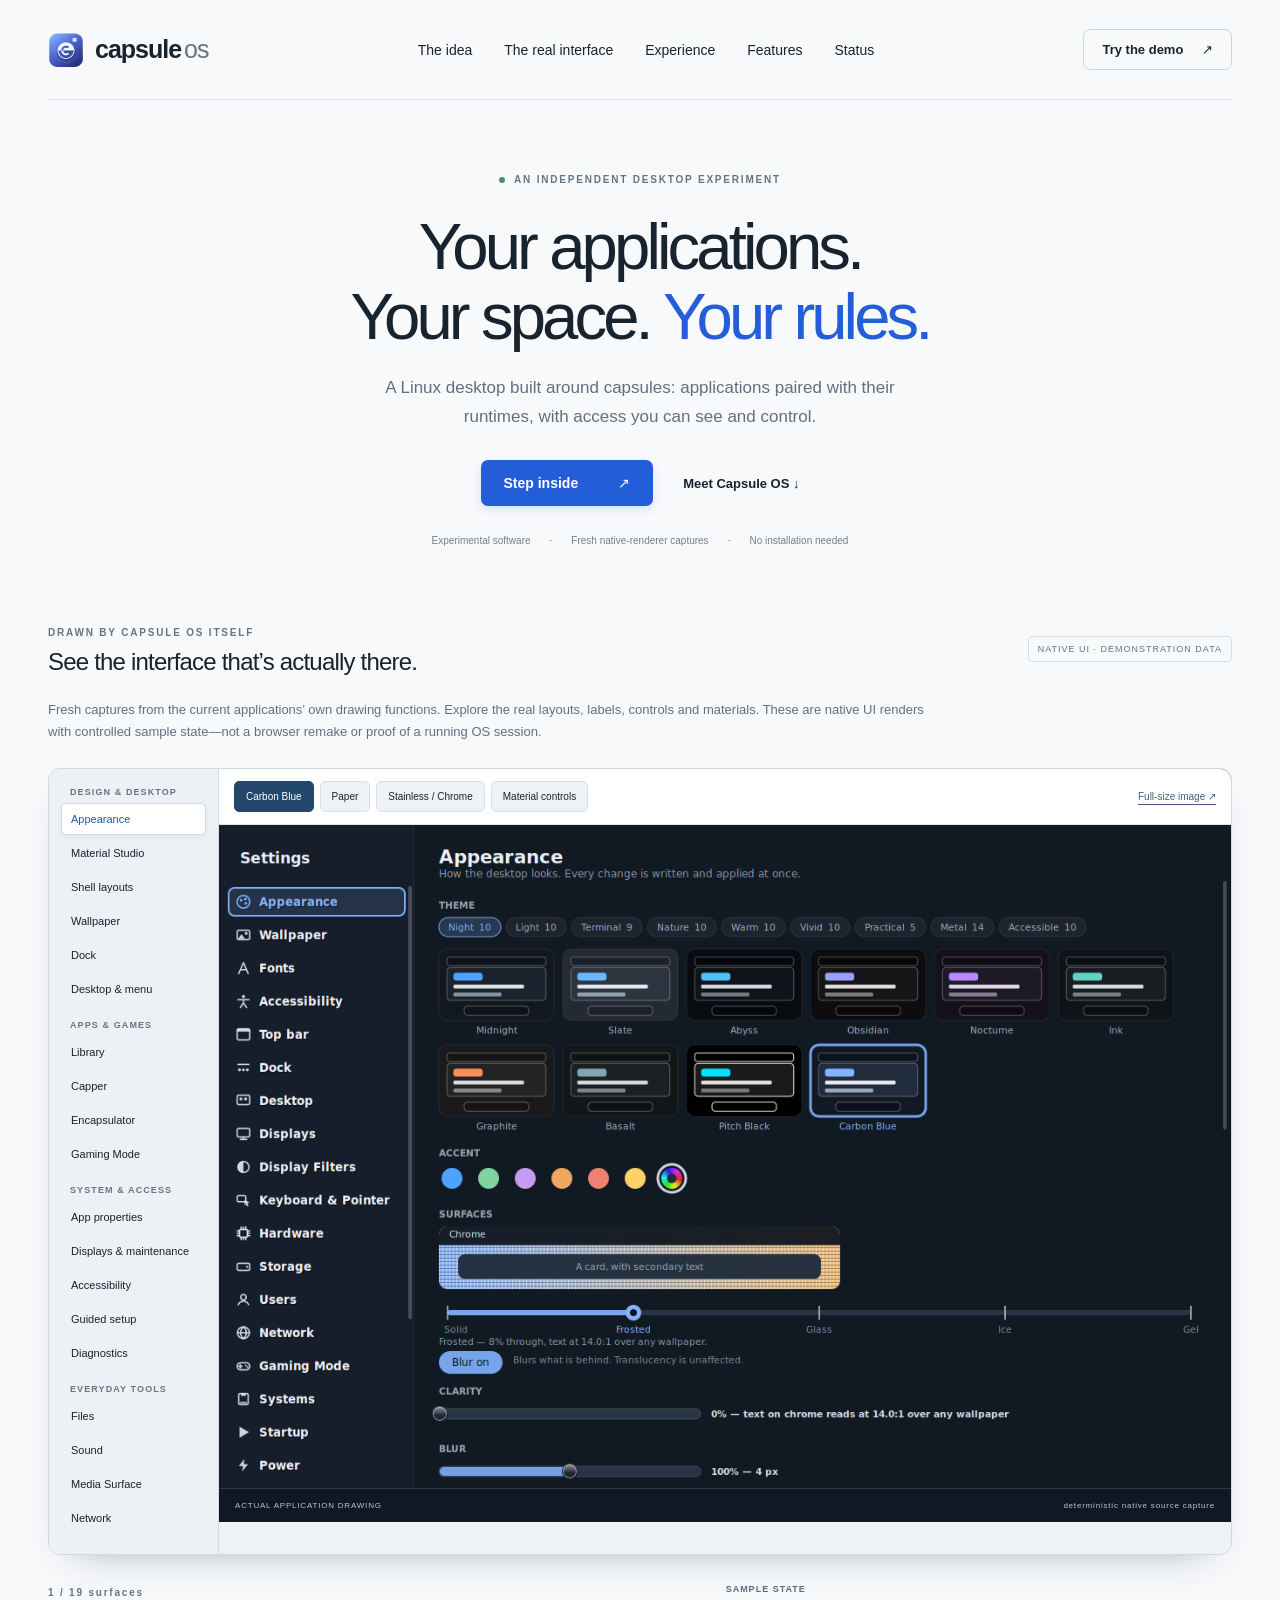
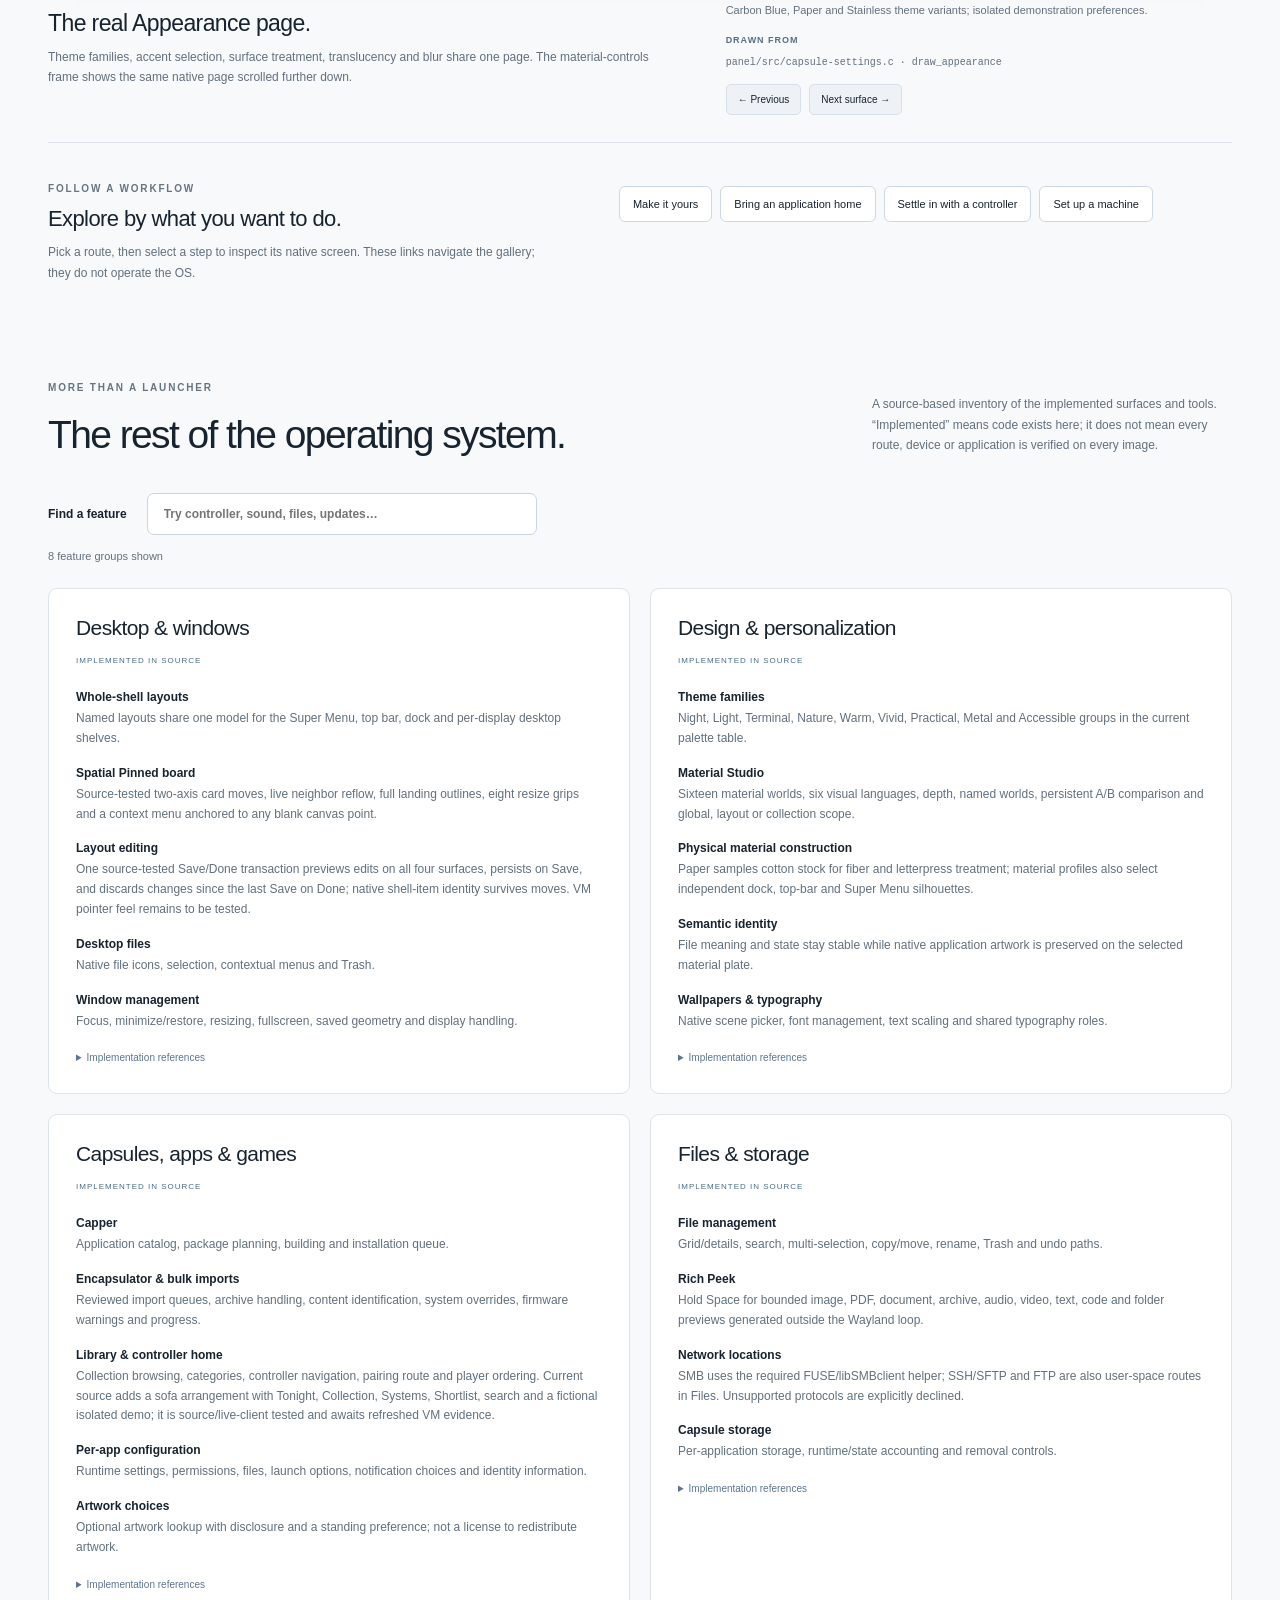
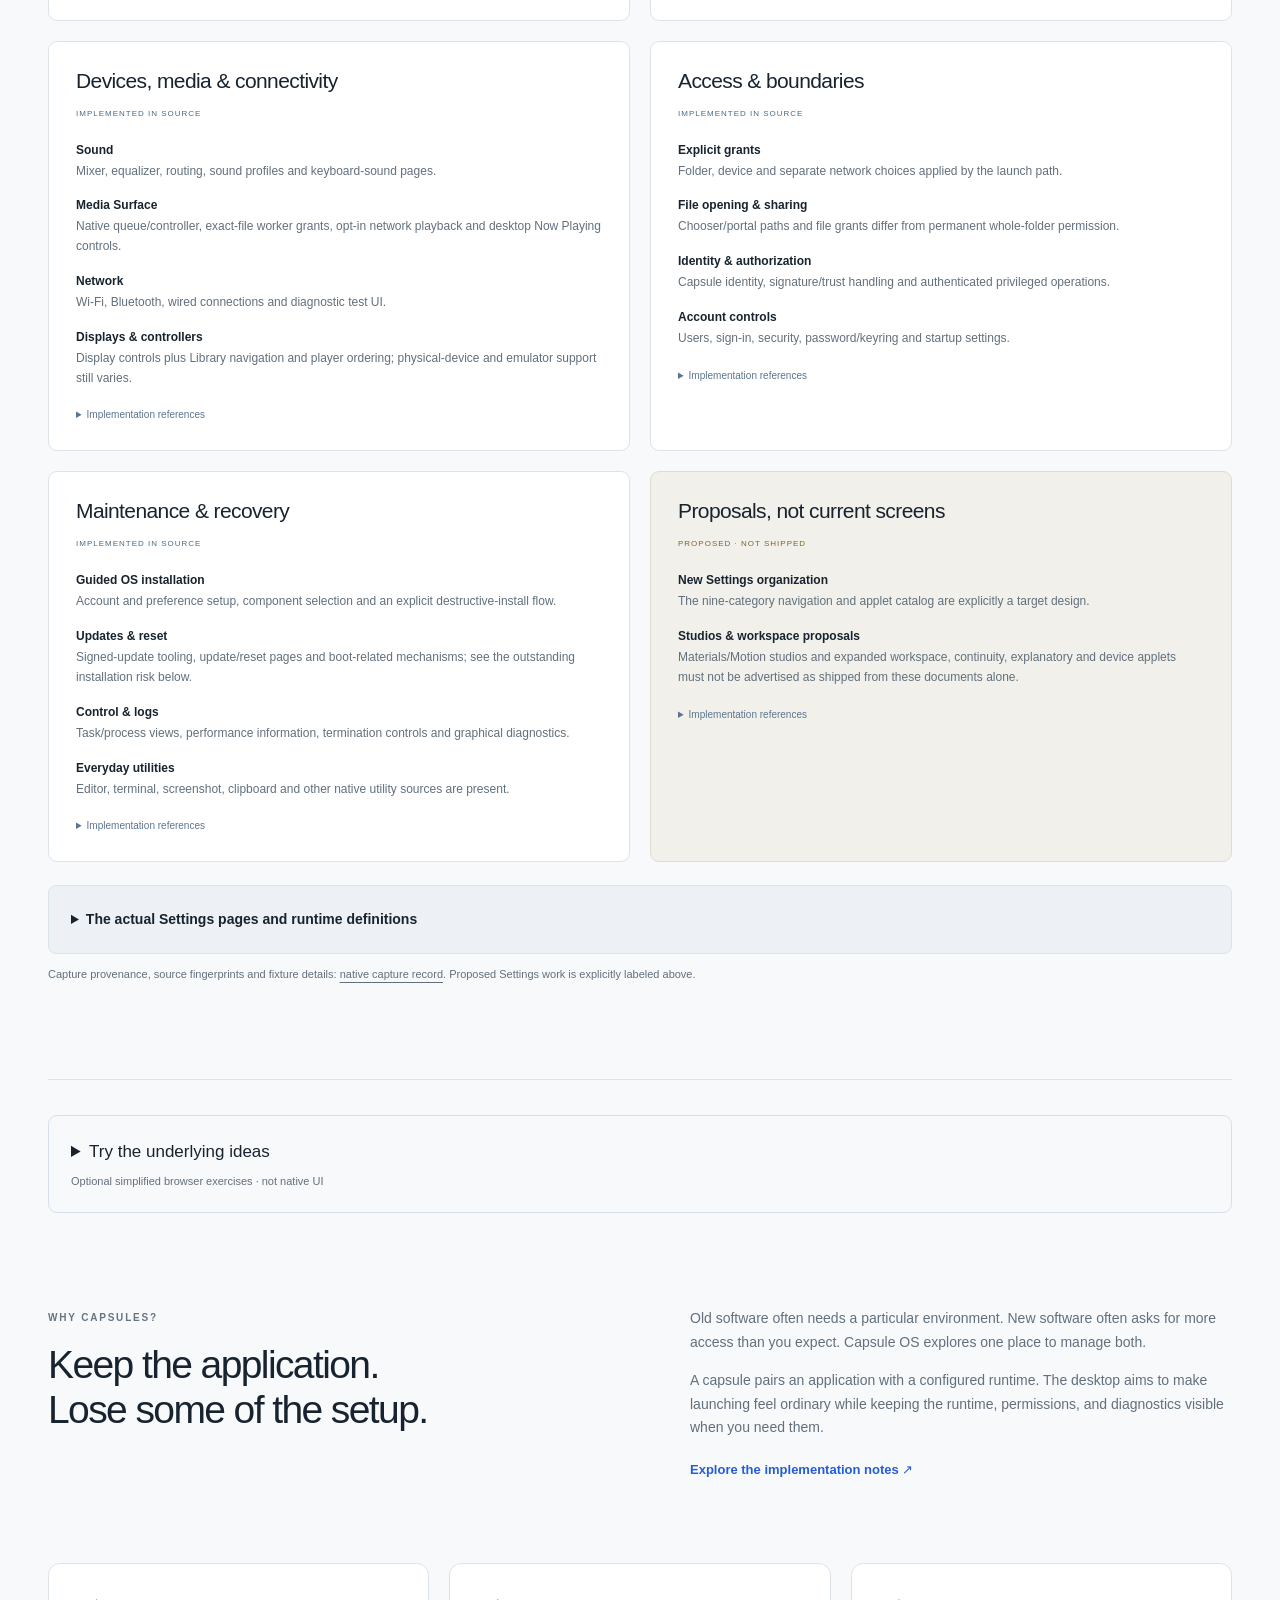
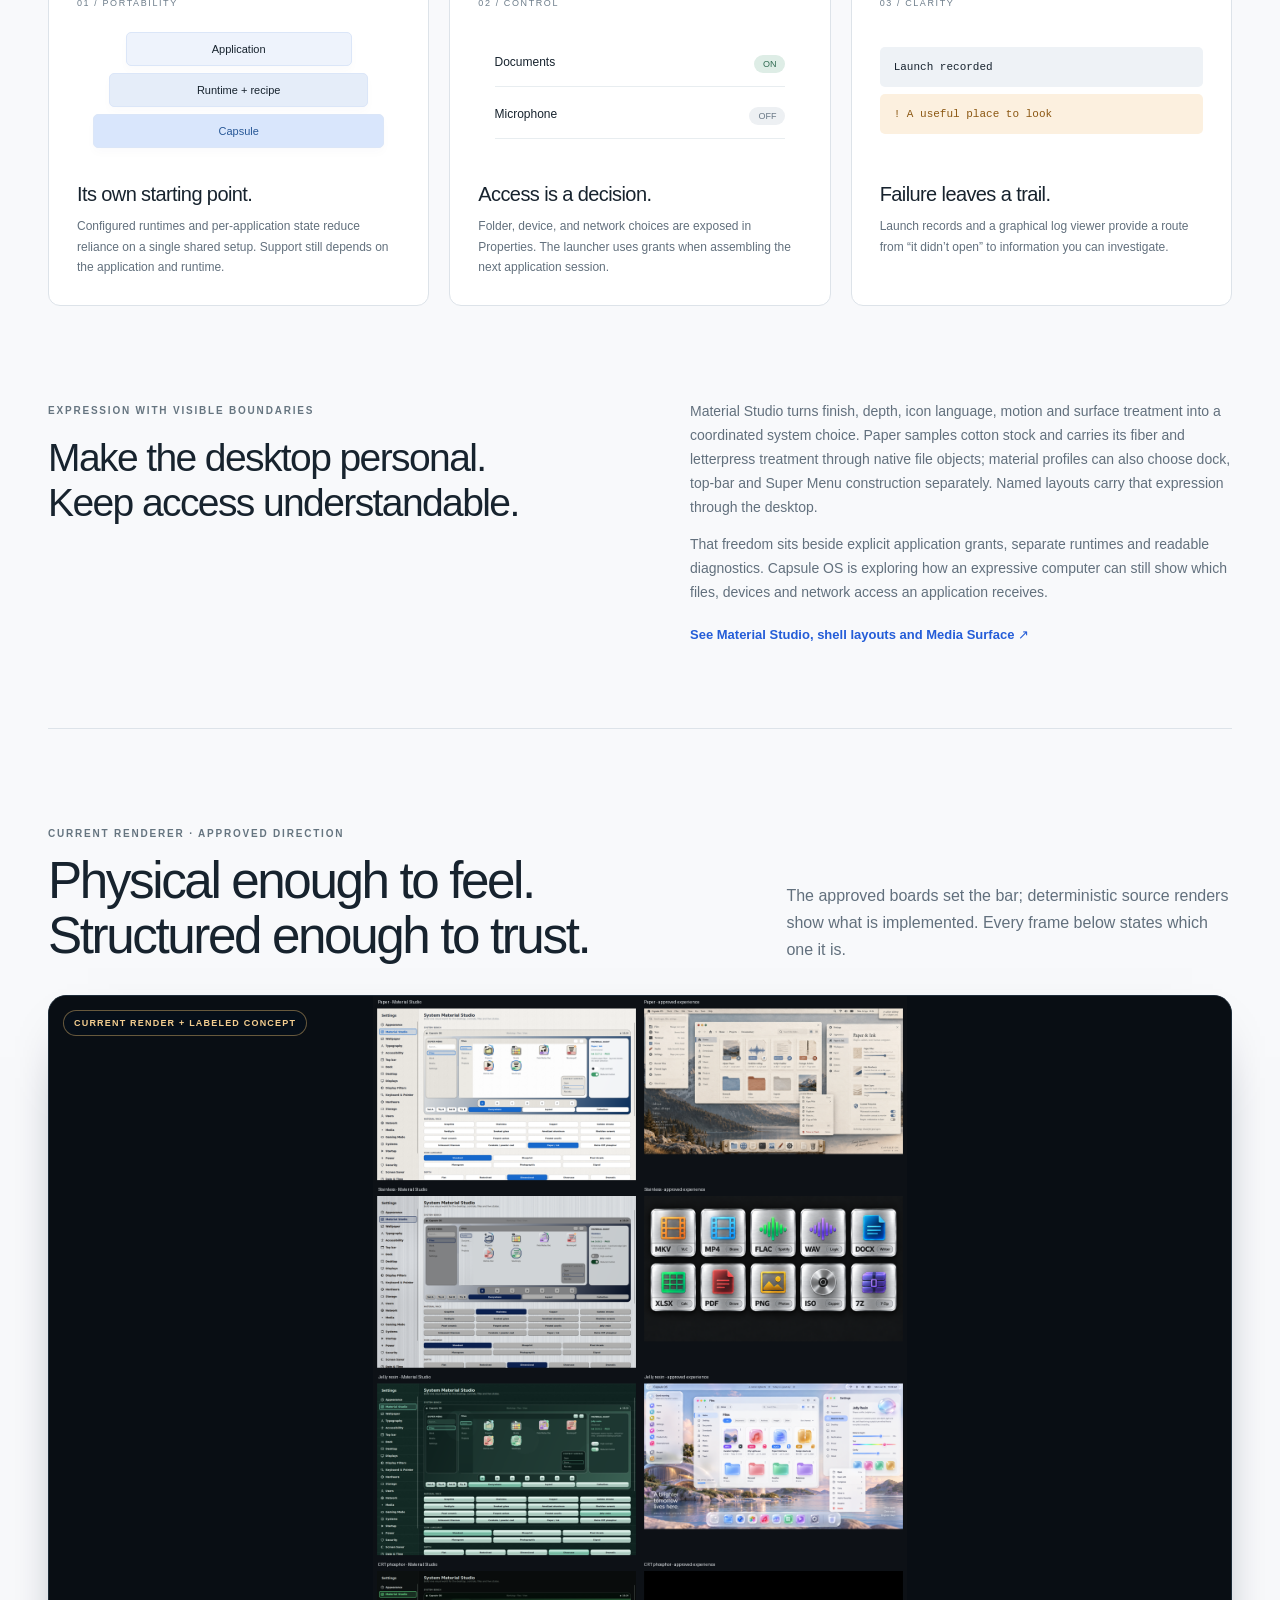
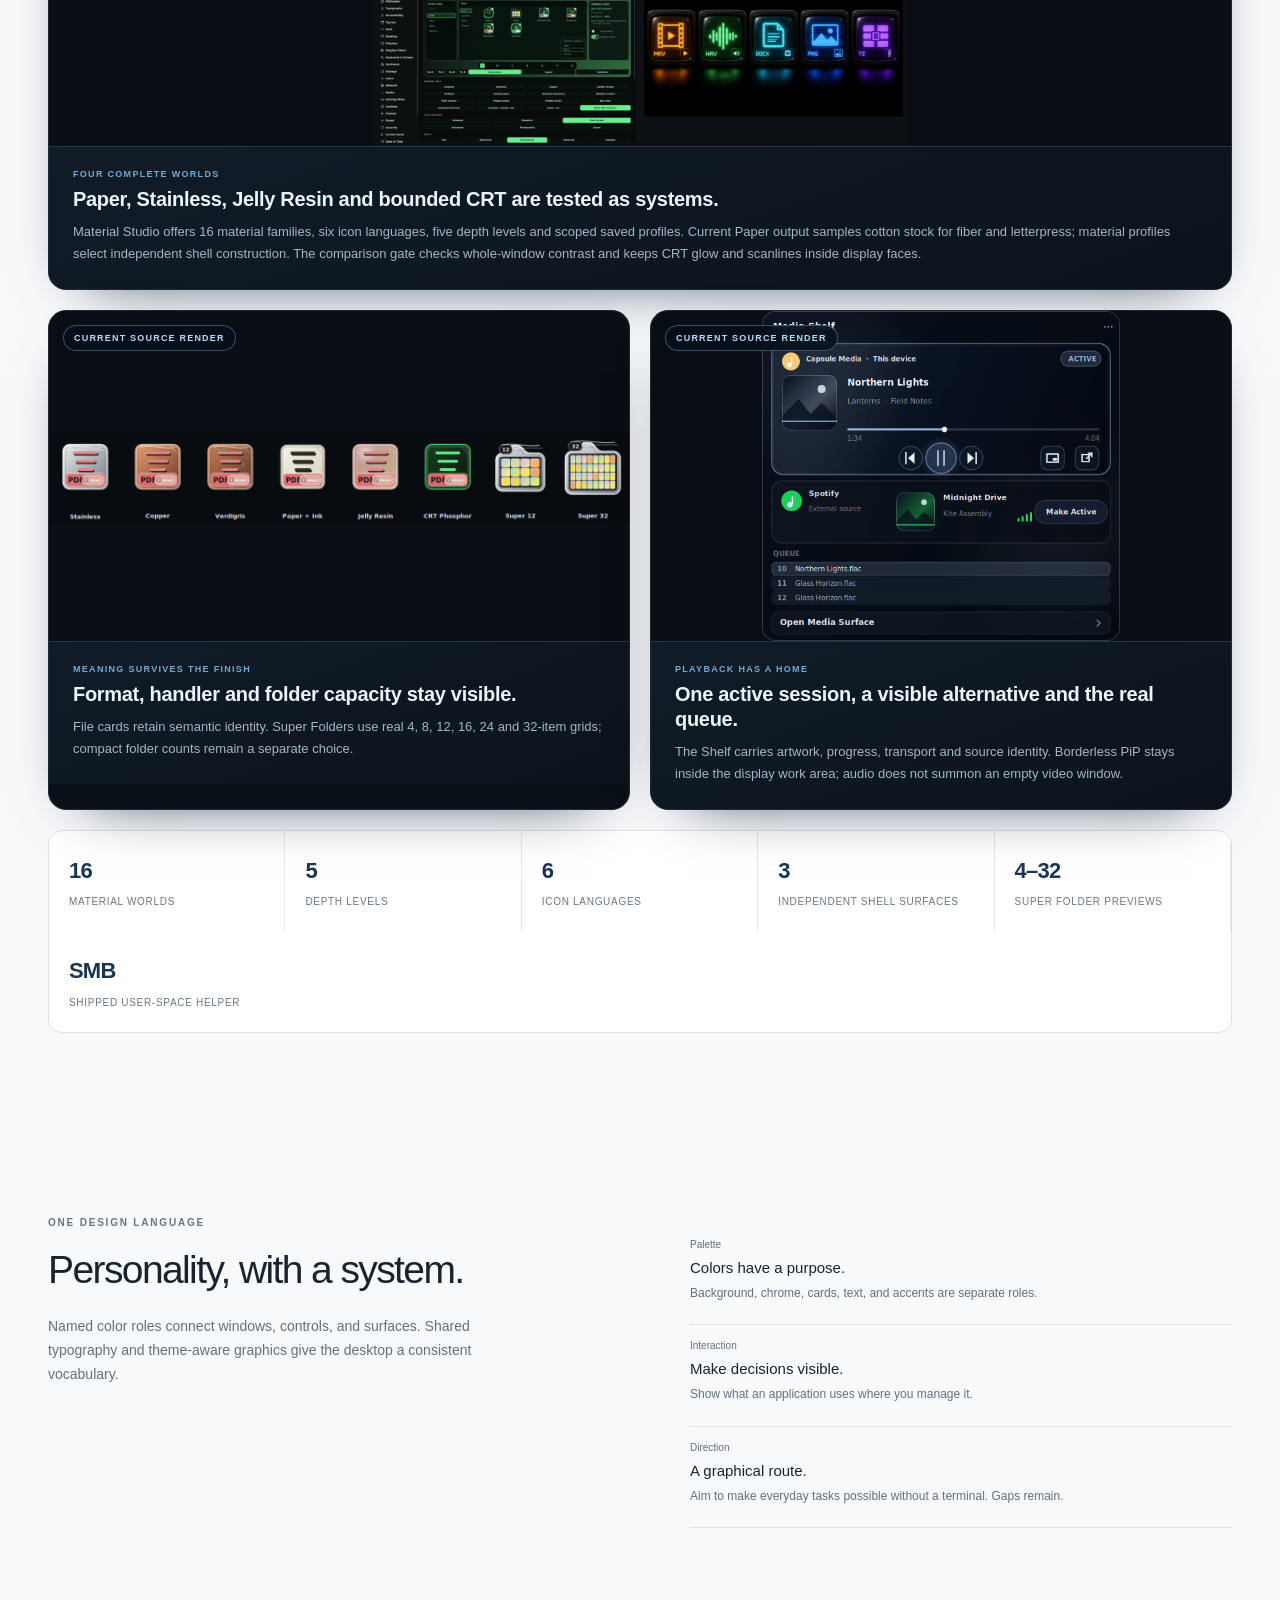
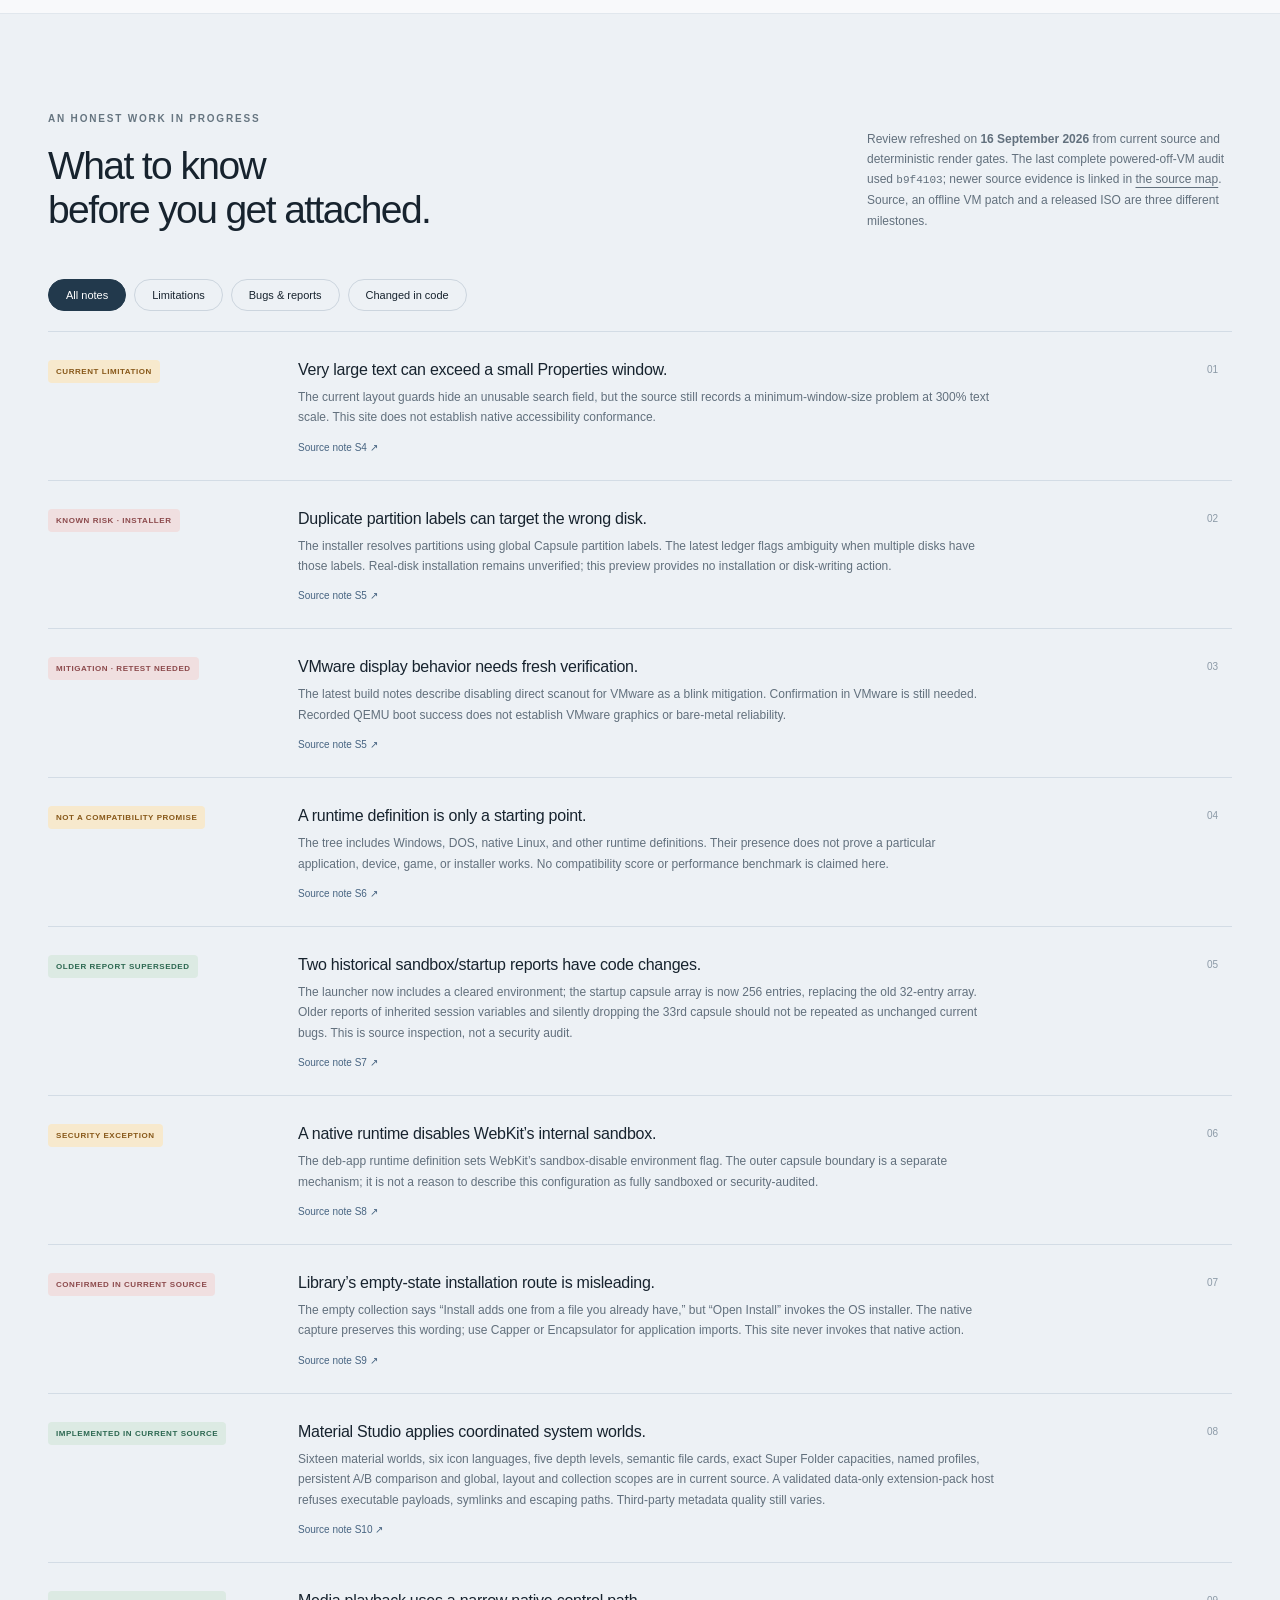
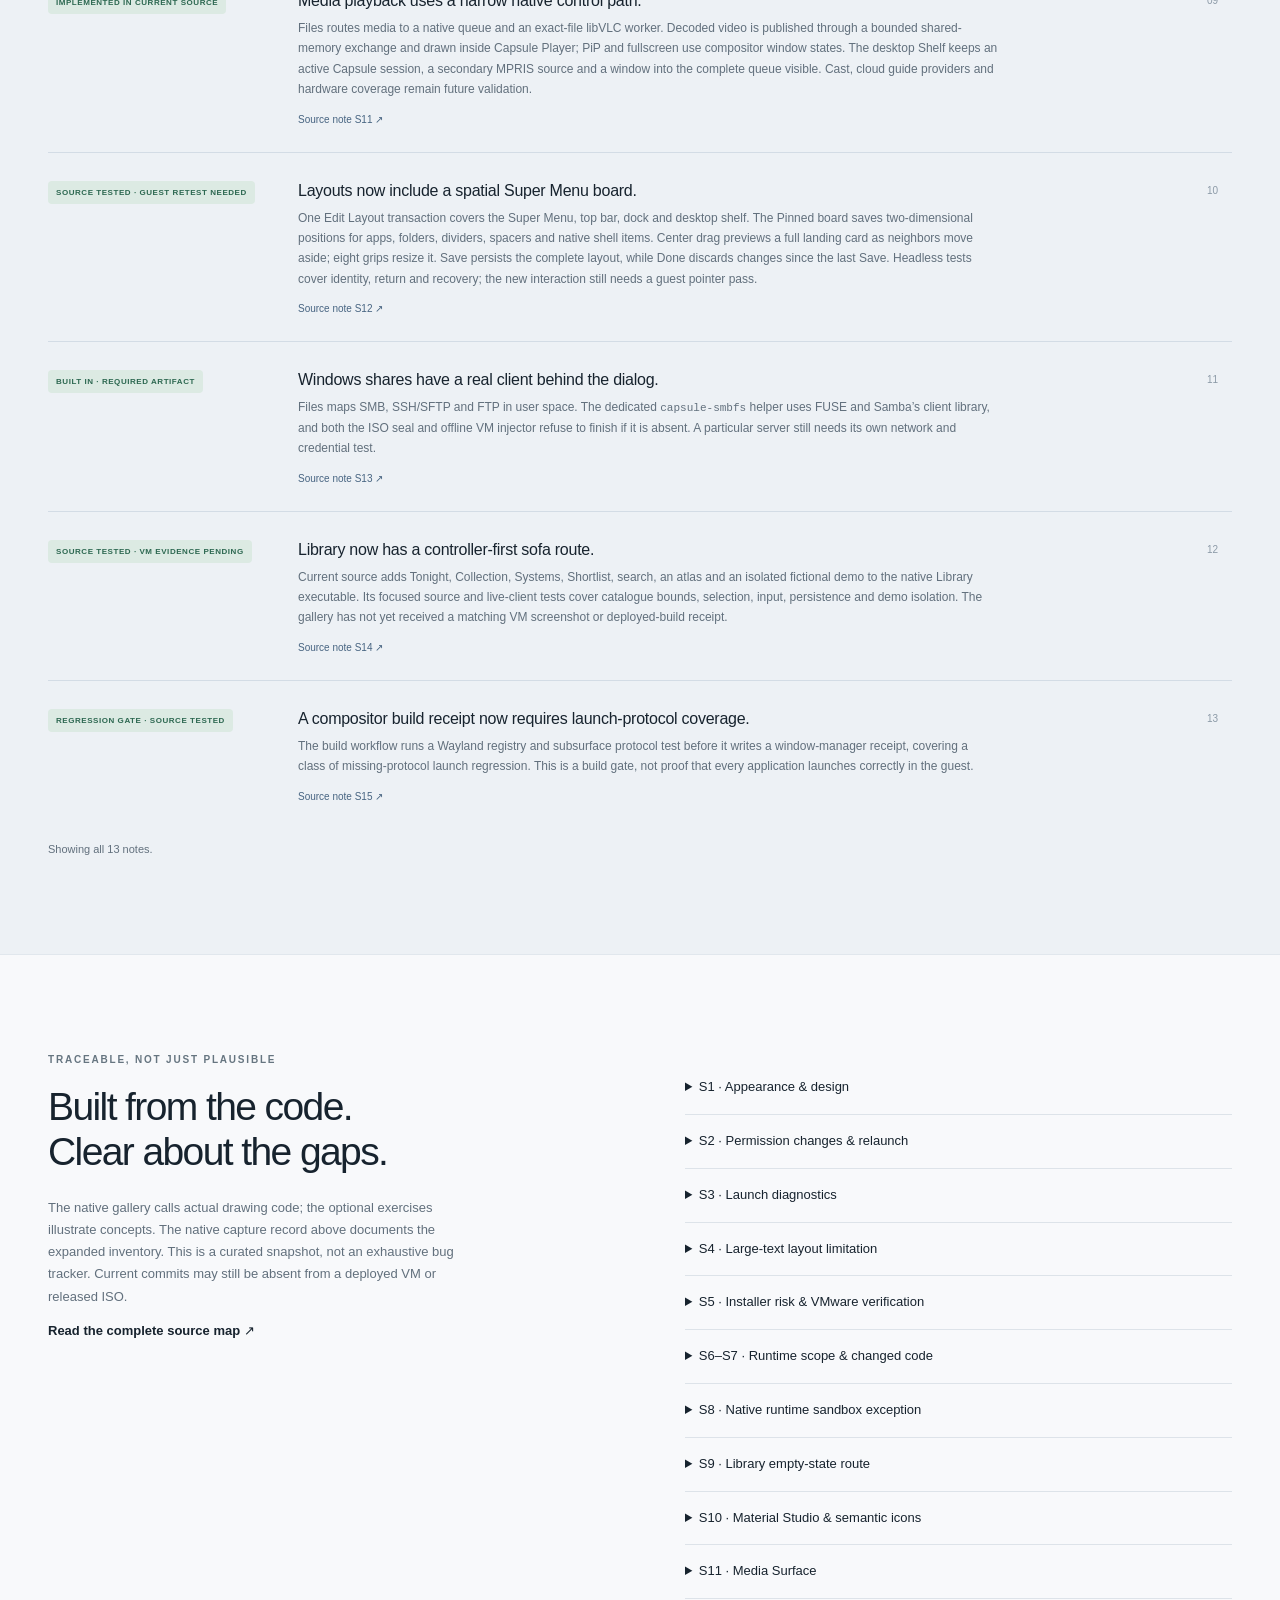
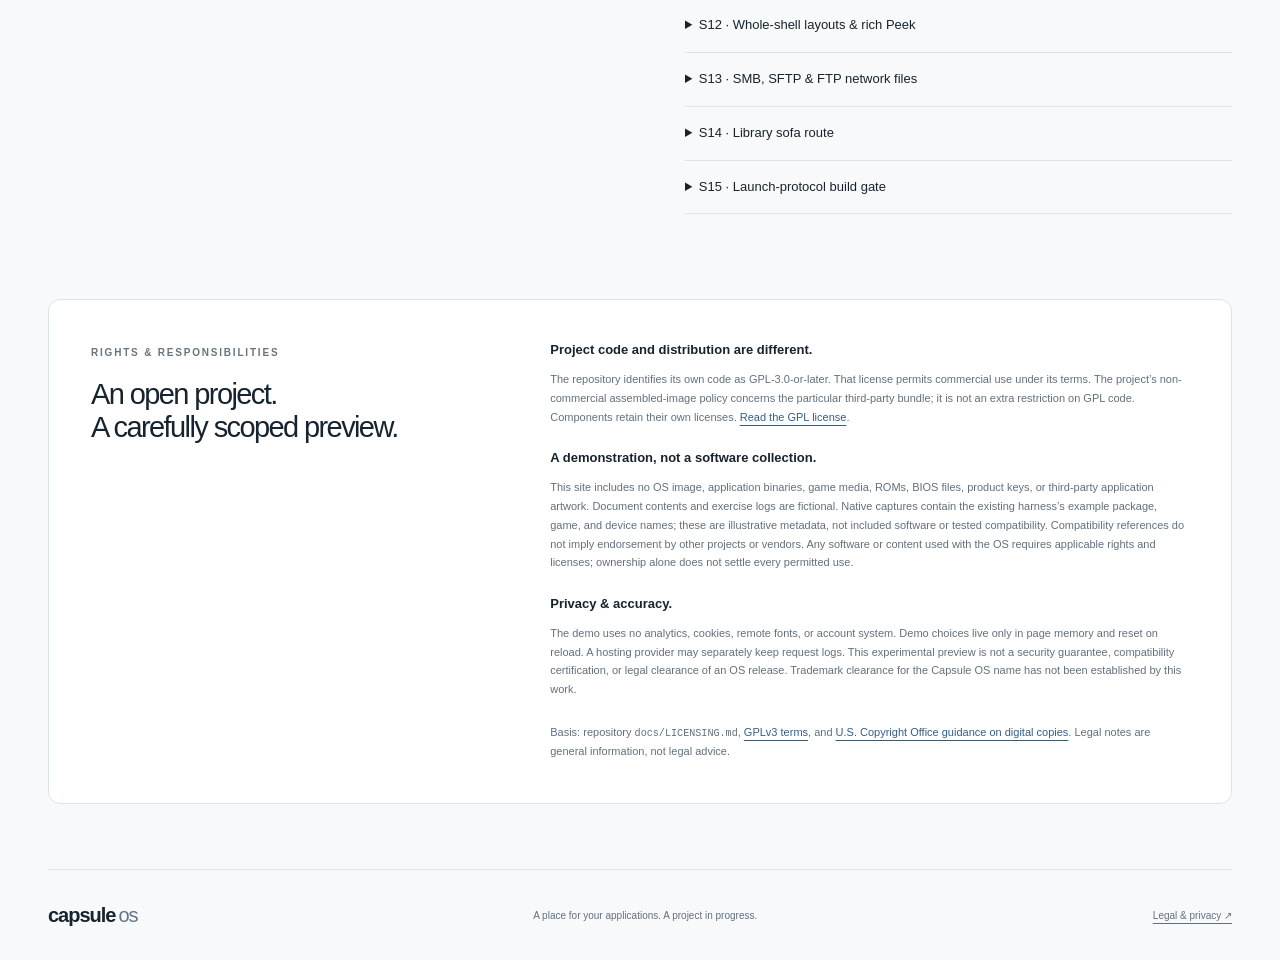
==== commit 67923acc: "Add current material source renders" ====
--- a/index.html
+++ b/index.html
@@ -67,16 +67,16 @@
 </section>
 <section class="purpose wrap section" aria-labelledby="expression-title">
   <div><span class="eyebrow">EXPRESSION WITH VISIBLE BOUNDARIES</span><h2 id="expression-title">Make the desktop personal.<br>Keep access understandable.</h2></div>
-  <div class="purpose-copy"><p>Material Studio turns finish, depth, icon language, motion and surface treatment into a coordinated system choice. Named layouts carry that expression through the Super Menu, top bar, dock and desktop shelves.</p><p>That freedom sits beside explicit application grants, separate runtimes and readable diagnostics. Capsule OS is exploring how an expressive computer can still show which files, devices and network access an application receives.</p><a class="text-link" href="#native-gallery">See Material Studio, shell layouts and Media Surface ↗</a></div>
+  <div class="purpose-copy"><p>Material Studio turns finish, depth, icon language, motion and surface treatment into a coordinated system choice. Paper samples cotton stock and carries its fiber and letterpress treatment through native file objects; material profiles can also choose dock, top-bar and Super Menu construction separately. Named layouts carry that expression through the desktop.</p><p>That freedom sits beside explicit application grants, separate runtimes and readable diagnostics. Capsule OS is exploring how an expressive computer can still show which files, devices and network access an application receives.</p><a class="text-link" href="#native-gallery">See Material Studio, shell layouts and Media Surface ↗</a></div>
 </section>
 <section class="experience wrap section" aria-labelledby="experience-title">
   <div class="experience-heading"><div><span class="eyebrow">CURRENT RENDERER · APPROVED DIRECTION</span><h2 id="experience-title">Physical enough to feel.<br>Structured enough to trust.</h2></div><p>The approved boards set the bar; deterministic source renders show what is implemented. Every frame below states which one it is.</p></div>
   <div class="experience-grid">
-    <figure class="experience-card experience-wide"><div class="evidence-label mixed">CURRENT RENDER + LABELED CONCEPT</div><img src="assets/evidence/material-world-review.png" loading="lazy" alt="Four rows comparing current Paper, Stainless, Jelly Resin and CRT Material Studio renders at left with labeled approved concept art at right."><figcaption><span>Four complete worlds</span><strong>Paper, Stainless, Jelly Resin and bounded CRT are tested as systems.</strong><p>Material Studio offers 16 material families, six icon languages and five depth levels. The comparison gate checks whole-window contrast and keeps CRT glow and scanlines inside display faces.</p></figcaption></figure>
+    <figure class="experience-card experience-wide"><div class="evidence-label mixed">CURRENT RENDER + LABELED CONCEPT</div><img src="assets/evidence/material-world-review.png" loading="lazy" alt="Four rows comparing current Paper, Stainless, Jelly Resin and CRT Material Studio renders at left with labeled approved concept art at right."><figcaption><span>Four complete worlds</span><strong>Paper, Stainless, Jelly Resin and bounded CRT are tested as systems.</strong><p>Material Studio offers 16 material families, six icon languages, five depth levels and scoped saved profiles. Current Paper output samples cotton stock for fiber and letterpress; material profiles select independent shell construction. The comparison gate checks whole-window contrast and keeps CRT glow and scanlines inside display faces.</p></figcaption></figure>
     <figure class="experience-card"><div class="evidence-label actual">CURRENT SOURCE RENDER</div><img src="assets/native/file-materials.png" loading="lazy" alt="Current deterministic file cards in Stainless, Copper, Verdigris, Paper, Jelly Resin and CRT, followed by 12 and 32-item Super Folders."><figcaption><span>Meaning survives the finish</span><strong>Format, handler and folder capacity stay visible.</strong><p>File cards retain semantic identity. Super Folders use real 4, 8, 12, 16, 24 and 32-item grids; compact folder counts remain a separate choice.</p></figcaption></figure>
     <figure class="experience-card"><div class="evidence-label actual">CURRENT SOURCE RENDER</div><img src="assets/native/media-shelf.png" loading="lazy" alt="Current deterministic Media Shelf showing the active Capsule Media session, secondary Spotify session and three queue rows."><figcaption><span>Playback has a home</span><strong>One active session, a visible alternative and the real queue.</strong><p>The Shelf carries artwork, progress, transport and source identity. Borderless PiP stays inside the display work area; audio does not summon an empty video window.</p></figcaption></figure>
   </div>
-  <div class="experience-facts" aria-label="Implemented experience facts"><p><strong>16</strong><span>material worlds</span></p><p><strong>5</strong><span>depth levels</span></p><p><strong>6</strong><span>icon languages</span></p><p><strong>4–32</strong><span>Super Folder previews</span></p><p><strong>SMB</strong><span>shipped user-space helper</span></p></div>
+  <div class="experience-facts" aria-label="Implemented experience facts"><p><strong>16</strong><span>material worlds</span></p><p><strong>5</strong><span>depth levels</span></p><p><strong>6</strong><span>icon languages</span></p><p><strong>3</strong><span>independent shell surfaces</span></p><p><strong>4–32</strong><span>Super Folder previews</span></p><p><strong>SMB</strong><span>shipped user-space helper</span></p></div>
 </section>
 <section class="design-strip wrap section"><div><span class="eyebrow">ONE DESIGN LANGUAGE</span><h2>Personality, with a system.</h2><p>Named color roles connect windows, controls, and surfaces. Shared typography and theme-aware graphics give the desktop a consistent vocabulary.</p></div><div class="design-notes"><div><span>Palette</span><strong>Colors have a purpose.</strong><p>Background, chrome, cards, text, and accents are separate roles.</p></div><div><span>Interaction</span><strong>Make decisions visible.</strong><p>Show what an application uses where you manage it.</p></div><div><span>Direction</span><strong>A graphical route.</strong><p>Aim to make everyday tasks possible without a terminal. Gaps remain.</p></div></div></section>
 <section class="status-section" id="status"><div class="wrap section">
@@ -94,9 +94,11 @@
     <article class="status-row" data-kind="changed"><span class="status-badge green">IMPLEMENTED IN CURRENT SOURCE</span><div><h3>Media playback uses a narrow native control path.</h3><p>Files routes media to a native queue and an exact-file libVLC worker. Decoded video is published through a bounded shared-memory exchange and drawn inside Capsule Player; PiP and fullscreen use compositor window states. The desktop Shelf keeps an active Capsule session, a secondary MPRIS source and a window into the complete queue visible. Cast, cloud guide providers and hardware coverage remain future validation.</p><a href="#evidence">Source note S11 ↗</a></div><span class="row-number">09</span></article>
     <article class="status-row" data-kind="changed"><span class="status-badge green">SOURCE TESTED · GUEST RETEST NEEDED</span><div><h3>Layouts now include a spatial Super Menu board.</h3><p>One Edit Layout transaction covers the Super Menu, top bar, dock and desktop shelf. The Pinned board saves two-dimensional positions for apps, folders, dividers, spacers and native shell items. Center drag previews a full landing card as neighbors move aside; eight grips resize it. Save persists the complete layout, while Done discards changes since the last Save. Headless tests cover identity, return and recovery; the new interaction still needs a guest pointer pass.</p><a href="#evidence">Source note S12 ↗</a></div><span class="row-number">10</span></article>
     <article class="status-row" data-kind="changed"><span class="status-badge green">BUILT IN · REQUIRED ARTIFACT</span><div><h3>Windows shares have a real client behind the dialog.</h3><p>Files maps SMB, SSH/SFTP and FTP in user space. The dedicated <code>capsule-smbfs</code> helper uses FUSE and Samba’s client library, and both the ISO seal and offline VM injector refuse to finish if it is absent. A particular server still needs its own network and credential test.</p><a href="#evidence">Source note S13 ↗</a></div><span class="row-number">11</span></article>
-  </div><p id="filter-result" class="small" aria-live="polite">Showing all 11 notes.</p>
+    <article class="status-row" data-kind="changed"><span class="status-badge green">SOURCE TESTED · VM EVIDENCE PENDING</span><div><h3>Library now has a controller-first sofa route.</h3><p>Current source adds Tonight, Collection, Systems, Shortlist, search, an atlas and an isolated fictional demo to the native Library executable. Its focused source and live-client tests cover catalogue bounds, selection, input, persistence and demo isolation. The gallery has not yet received a matching VM screenshot or deployed-build receipt.</p><a href="#evidence">Source note S14 ↗</a></div><span class="row-number">12</span></article>
+    <article class="status-row" data-kind="changed"><span class="status-badge green">REGRESSION GATE · SOURCE TESTED</span><div><h3>A compositor build receipt now requires launch-protocol coverage.</h3><p>The build workflow runs a Wayland registry and subsurface protocol test before it writes a window-manager receipt, covering a class of missing-protocol launch regression. This is a build gate, not proof that every application launches correctly in the guest.</p><a href="#evidence">Source note S15 ↗</a></div><span class="row-number">13</span></article>
+  </div><p id="filter-result" class="small" aria-live="polite">Showing all 13 notes.</p>
 </div></section>
-<section class="wrap section evidence" id="evidence"><div><span class="eyebrow">TRACEABLE, NOT JUST PLAUSIBLE</span><h2>Built from the code.<br>Clear about the gaps.</h2><p>The native gallery calls actual drawing code; the optional exercises illustrate concepts. The native capture record above documents the expanded inventory. This is a curated snapshot, not an exhaustive bug tracker. Local changes may not be committed, built, or present in an ISO.</p><a href="SOURCES.md" class="text-link">Read the complete source map ↗</a></div><div class="source-notes">
+<section class="wrap section evidence" id="evidence"><div><span class="eyebrow">TRACEABLE, NOT JUST PLAUSIBLE</span><h2>Built from the code.<br>Clear about the gaps.</h2><p>The native gallery calls actual drawing code; the optional exercises illustrate concepts. The native capture record above documents the expanded inventory. This is a curated snapshot, not an exhaustive bug tracker. Current commits may still be absent from a deployed VM or released ISO.</p><a href="SOURCES.md" class="text-link">Read the complete source map ↗</a></div><div class="source-notes">
   <details><summary>S1 · Appearance & design</summary><p><code>shared/theme.c</code> defines the exact Midnight, Paper, Carbon Blue, and Sea Glass color roles used in the demo. <code>docs/DESIGN.md</code> explains the design principles. Browser layout and wallpaper are illustrative.</p></details>
   <details><summary>S2 · Permission changes & relaunch</summary><p><code>panel/src/capsule-permissions.c</code>, <code>tools/capsule-run</code>, and <code>docs/manual/permissions.md</code> describe saved grants and their use at launch. The demo models three switches and a successful relaunch, not real enforcement or all failure paths.</p></details>
   <details><summary>S3 · Launch diagnostics</summary><p><code>panel/src/capsule-logs.c</code> includes “Only those lines” and log-export controls. <code>tools/capsule-run</code> writes launch records. All log entries on this page are invented demo data.</p></details>
@@ -109,6 +111,8 @@
   <details><summary>S11 · Media Surface</summary><p><code>panel/src/capsule-player.c</code>, <code>panel/src/capsule-media-worker.c</code>, <code>shared/mediaframe.h</code>, <code>panel/src/capsule-panel.c</code> and the compositor protocol implement the controller, exact-file decoder boundary, embedded video exchange, PiP/fullscreen states and desktop-control bridge. <code>tools/check-media.sh</code> exercises state, grants, recording, frames and controls without claiming unavailable hardware validation.</p></details>
   <details><summary>S12 · Whole-shell layouts & rich Peek</summary><p><code>panel/src/capsule-launcher.c</code>, <code>panel/src/capsule-panel.c</code> and <code>tools/capsule-layout</code> implement the named whole-shell layout model and its spatial editor. Commit <code>c5c77bd</code> passes shared Save/Done, native descriptor routing, layout-return and interrupted-edit gates; <code>422901a</code> passes board movement, resizing, anchored menus and descriptor import gates. <code>panel/src/capsule-files.c</code> and <code>tools/capsule-peek</code> implement bounded rich previews. Guest pointer feel remains unverified for this newer revision.</p></details>
   <details><summary>S13 · SMB, SFTP & FTP network files</summary><p><code>panel/src/capsule-files.c</code> owns the mapping flow and <code>panel/src/capsule-smbfs.c</code> provides the FUSE/libSMBclient Windows-share helper. Build and VM-injection gates require that helper instead of shipping a dead SMB choice. See the source map for exact commits and limitations.</p></details>
+  <details><summary>S14 · Library sofa route</summary><p><code>panel/src/library-sofa.h</code>, <code>panel/src/capsule-library.c</code>, <code>tools/library-sofa-test.py</code> and <code>tools/library-sofa-live-test.py</code> cover the controller-first route, bounded catalogue handling and isolated fictional demo. This site has no new VM screenshot or deployed-build receipt for the rewrite yet.</p></details>
+  <details><summary>S15 · Launch-protocol build gate</summary><p>Commit <code>eaaab20</code> runs <code>tools/wayland-launch-protocol-test.py</code> before a compositor receipt is issued. It verifies required Wayland registries and a subsurface path in the build result. This narrows a launch-regression class; it does not certify every guest application launch.</p></details>
 </div></section>
 <section class="legal wrap" id="legal"><div class="legal-title"><span class="eyebrow">RIGHTS & RESPONSIBILITIES</span><h2>An open project.<br>A carefully scoped preview.</h2></div><div class="legal-copy"><h3>Project code and distribution are different.</h3><p>The repository identifies its own code as GPL-3.0-or-later. That license permits commercial use under its terms. The project’s non-commercial assembled-image policy concerns the particular third-party bundle; it is not an extra restriction on GPL code. Components retain their own licenses. <a href="LICENSE.txt">Read the GPL license</a>.</p><h3>A demonstration, not a software collection.</h3><p>This site includes no OS image, application binaries, game media, ROMs, BIOS files, product keys, or third-party application artwork. Document contents and exercise logs are fictional. Native captures contain the existing harness’s example package, game, and device names; these are illustrative metadata, not included software or tested compatibility. Compatibility references do not imply endorsement by other projects or vendors. Any software or content used with the OS requires applicable rights and licenses; ownership alone does not settle every permitted use.</p><h3>Privacy & accuracy.</h3><p>The demo uses no analytics, cookies, remote fonts, or account system. Demo choices live only in page memory and reset on reload. A hosting provider may separately keep request logs. This experimental preview is not a security guarantee, compatibility certification, or legal clearance of an OS release. Trademark clearance for the Capsule OS name has not been established by this work.</p><p class="small">Basis: repository <code>docs/LICENSING.md</code>, <a href="https://www.gnu.org/licenses/gpl-3.0.html">GPLv3 terms</a>, and <a href="https://www.copyright.gov/help/faq/faq-digital.html">U.S. Copyright Office guidance on digital copies</a>. Legal notes are general information, not legal advice.</p></div></section>
 </main>
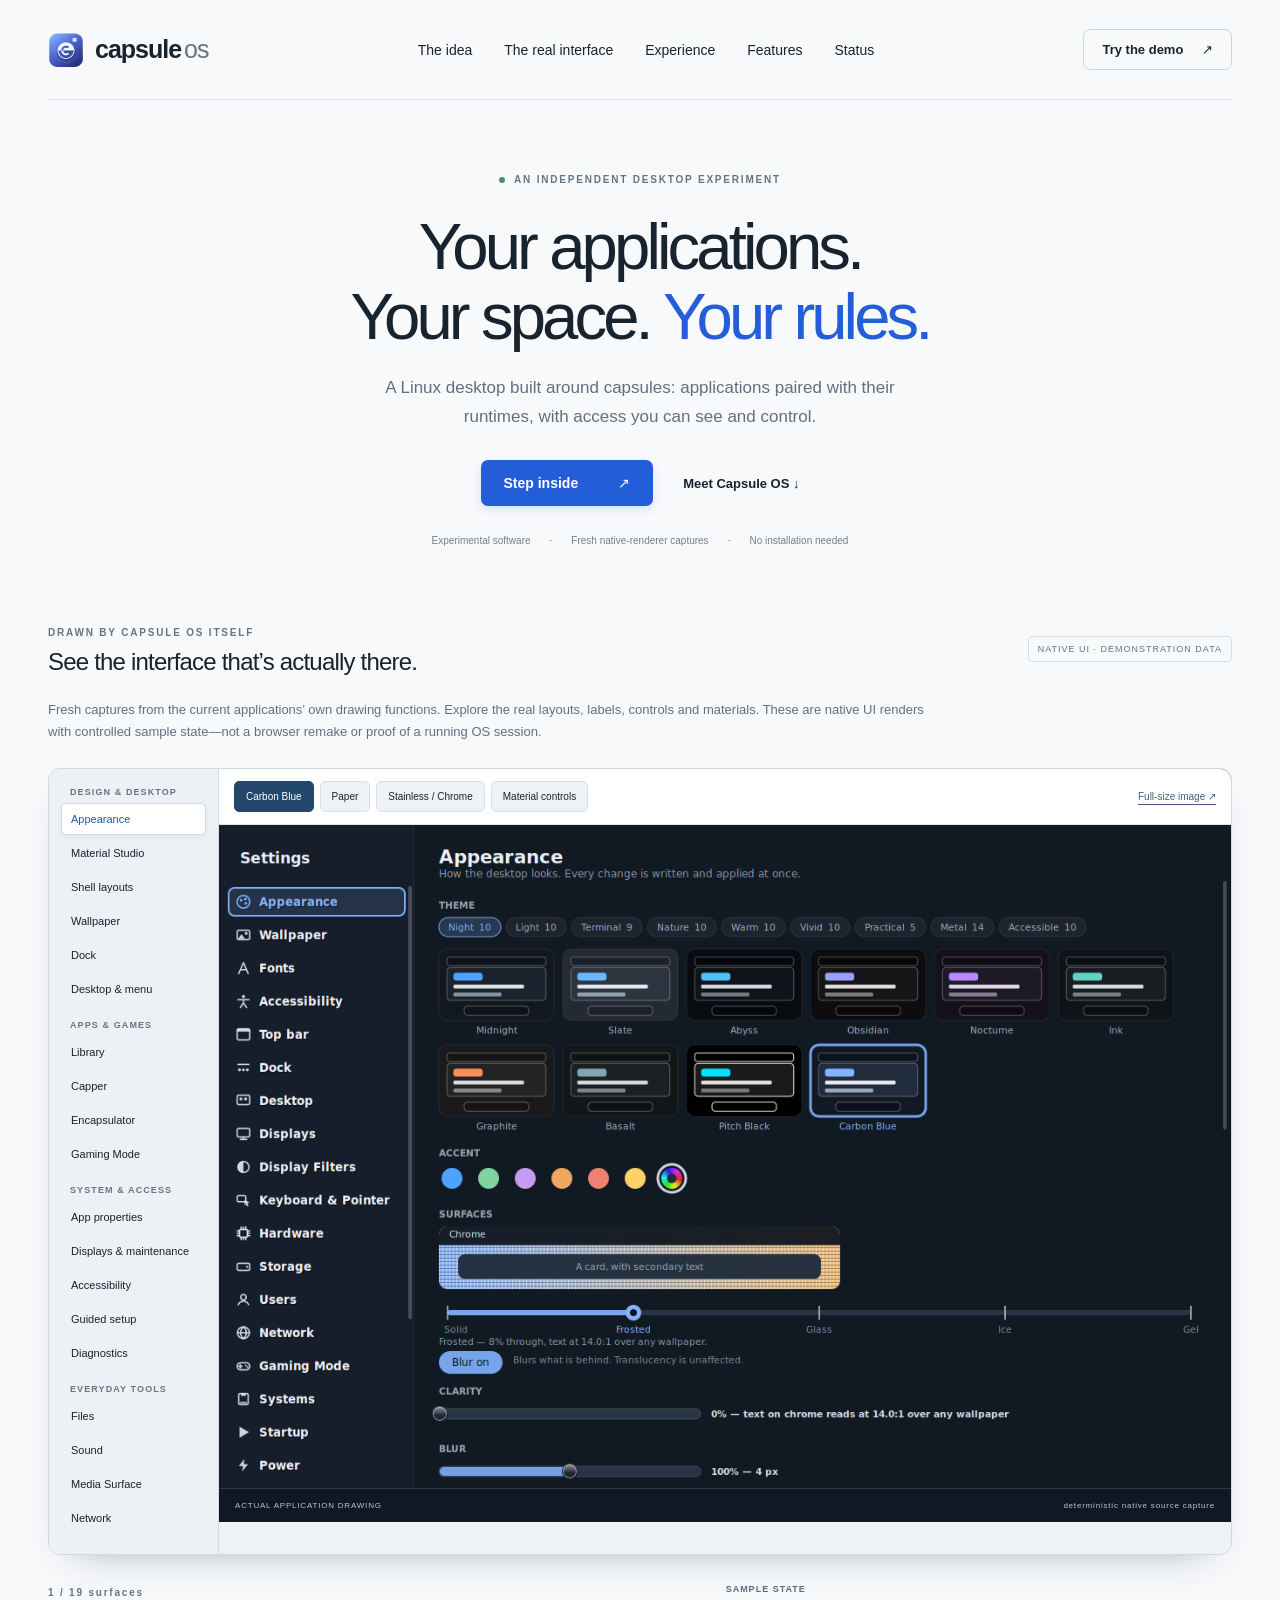
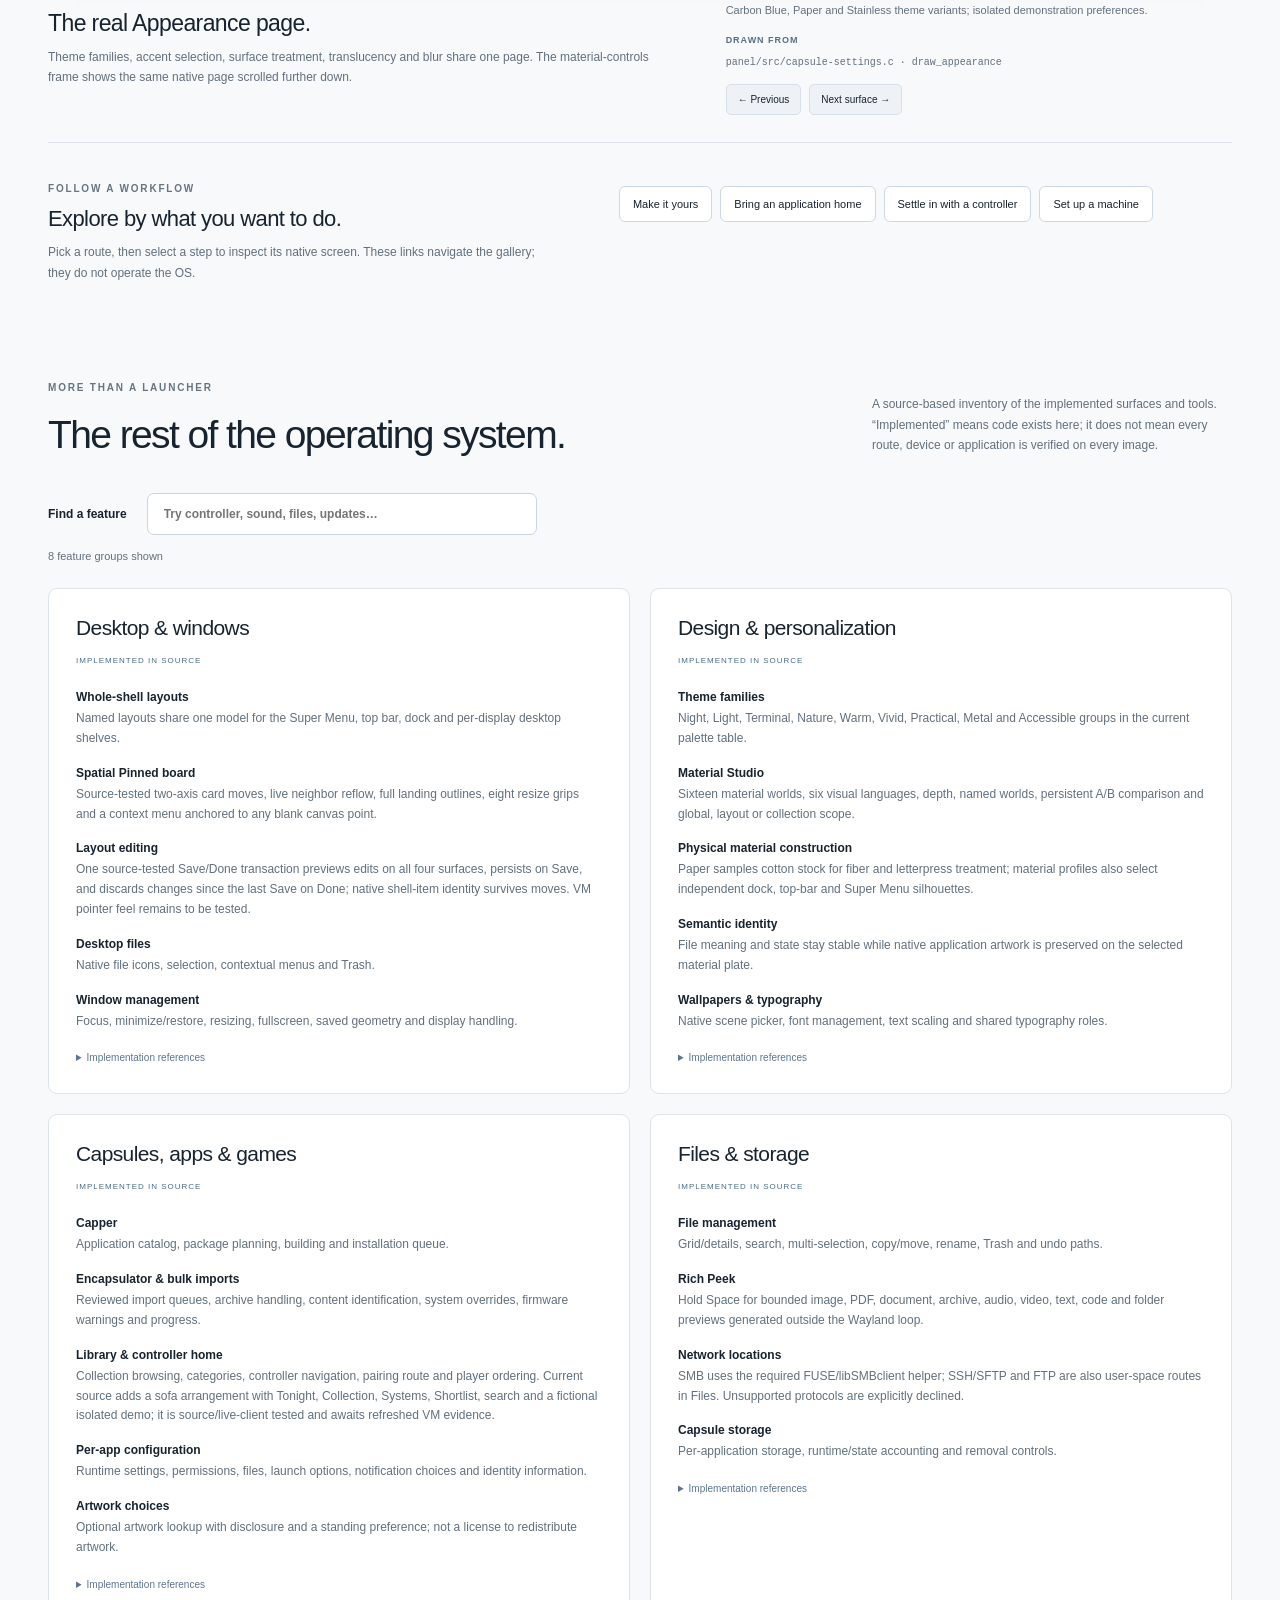
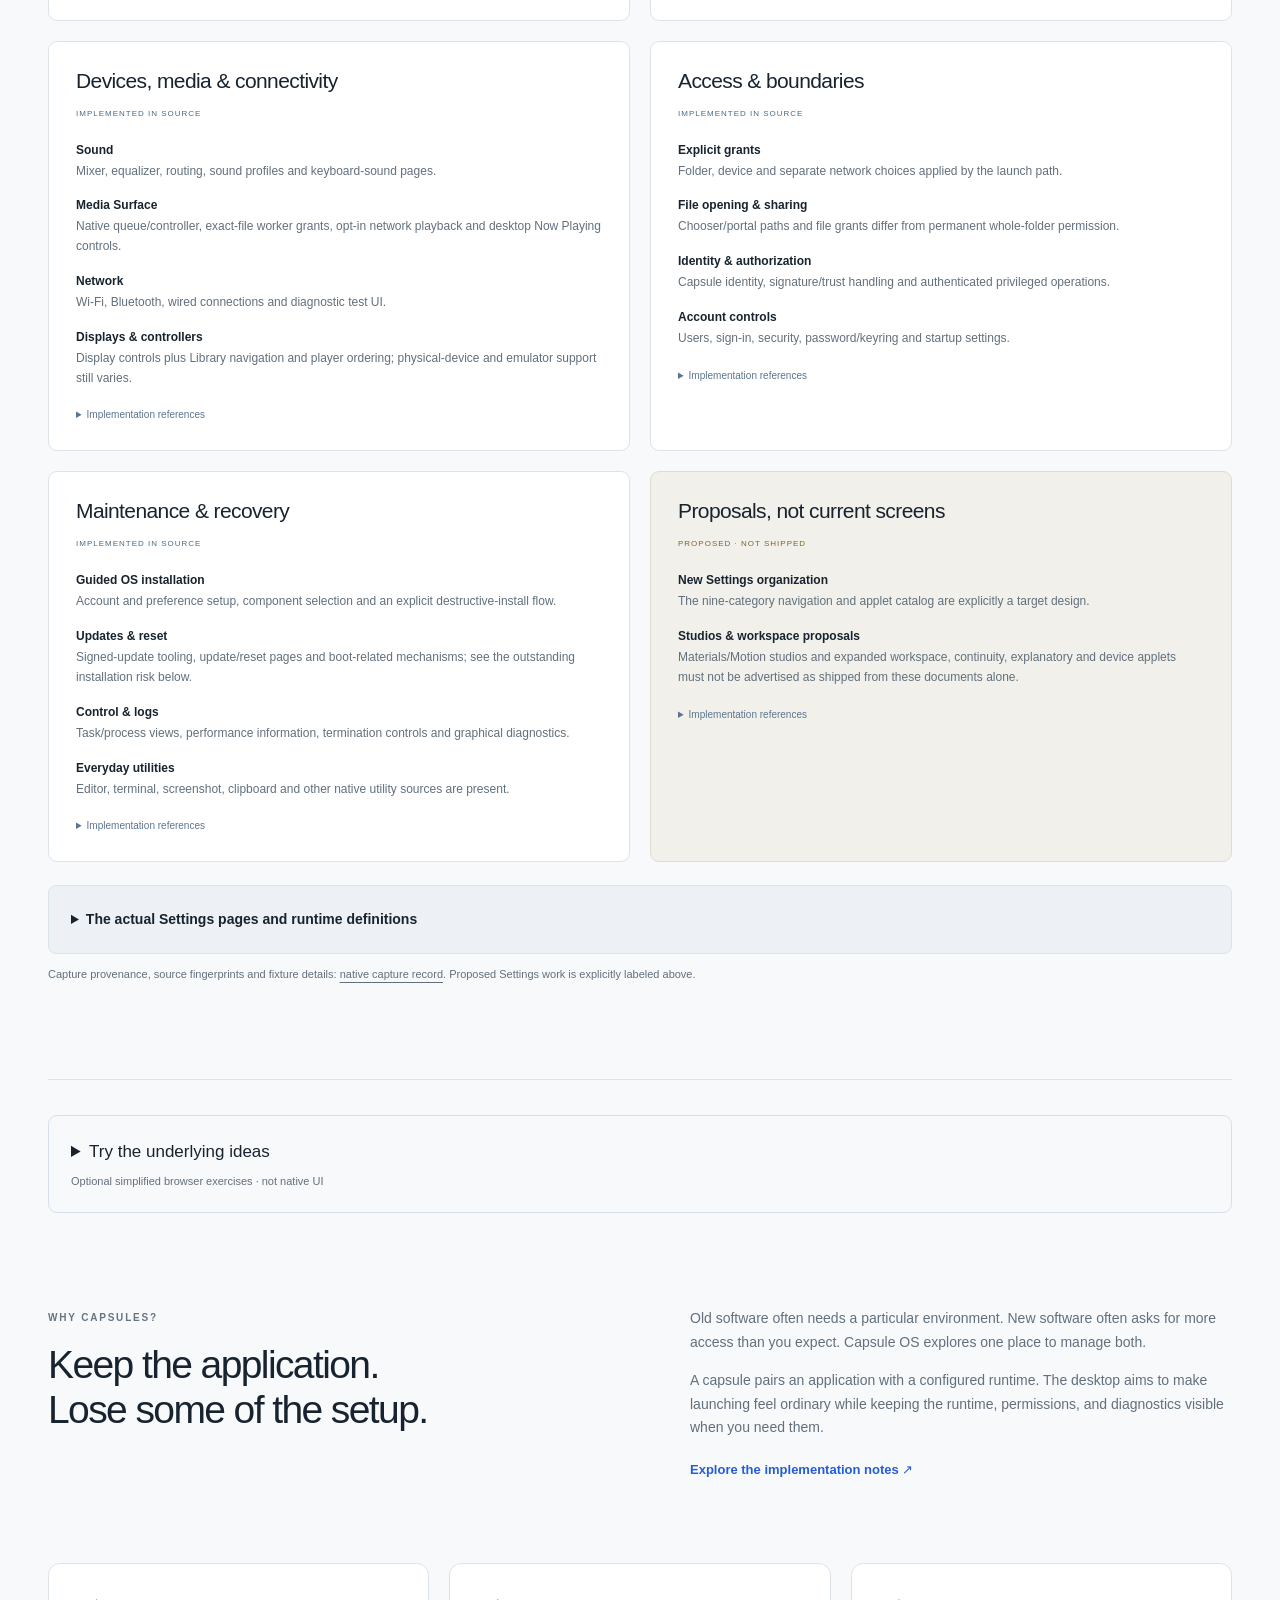
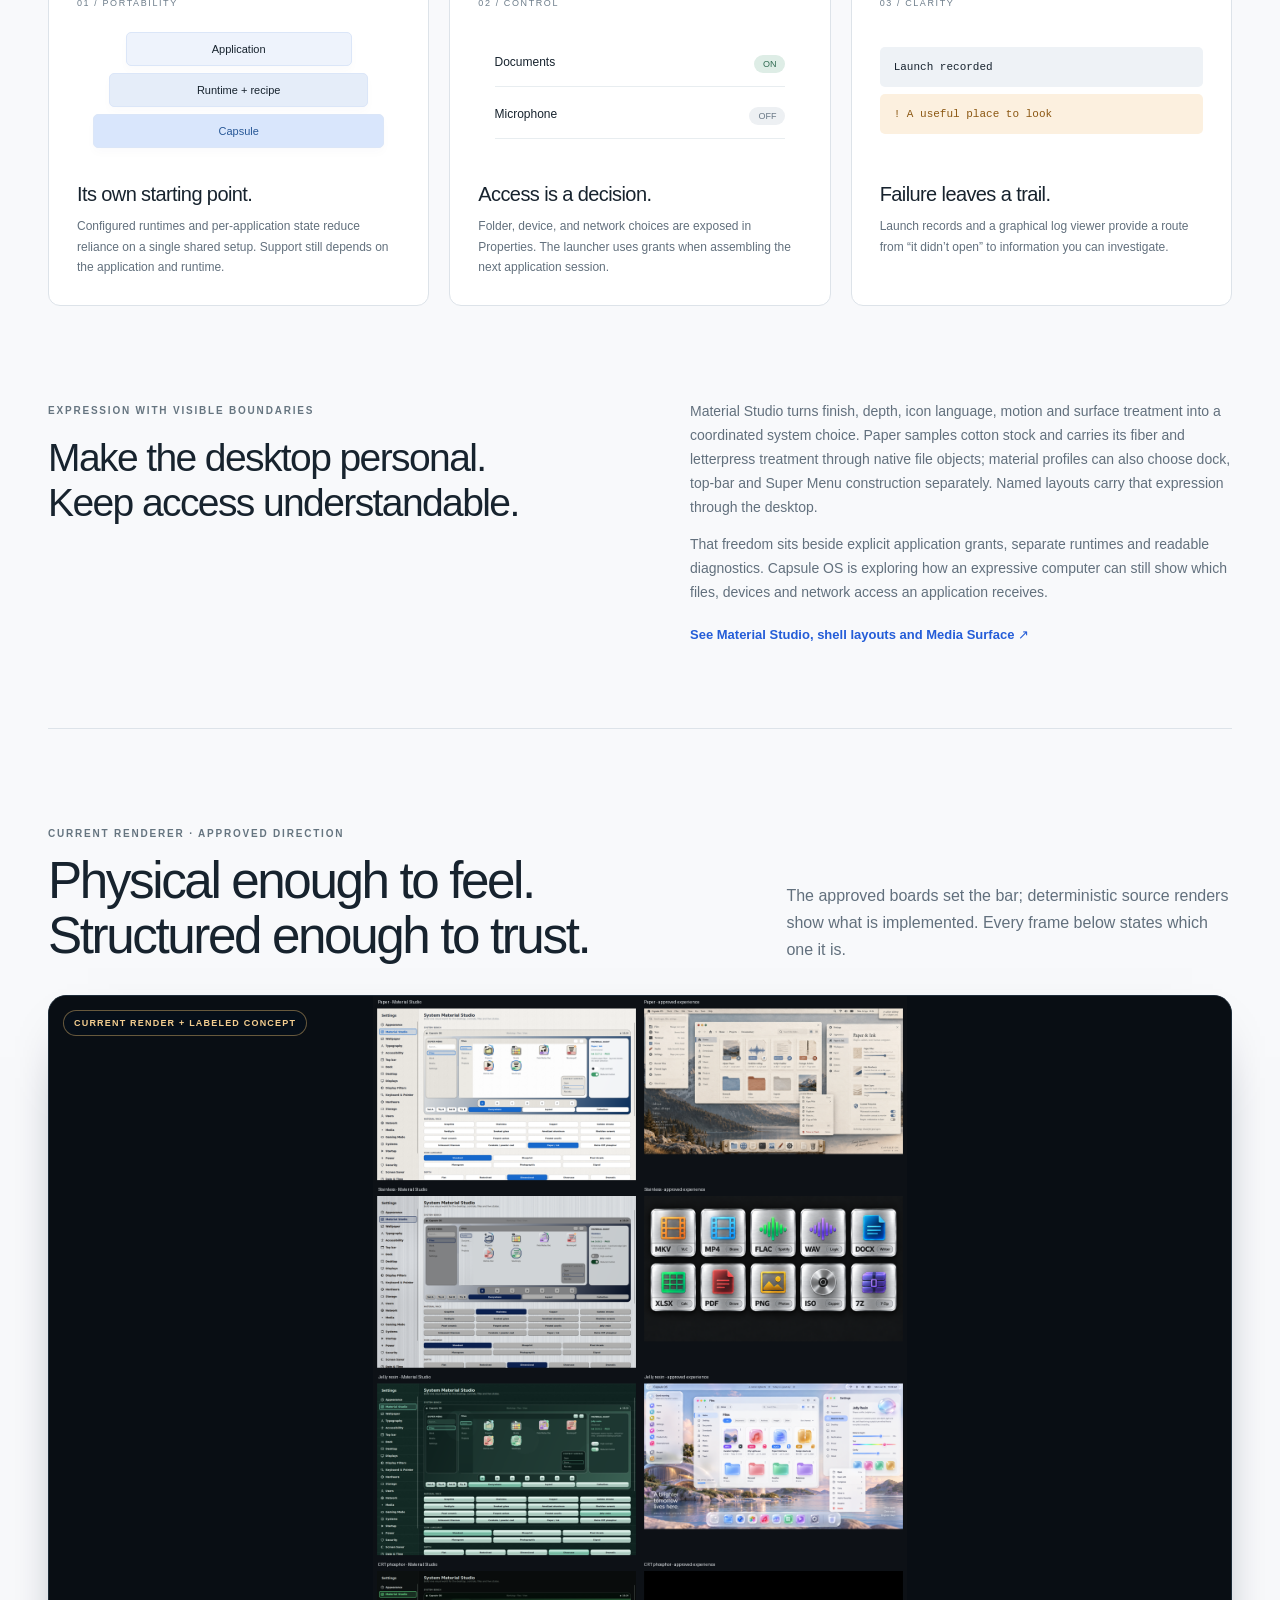
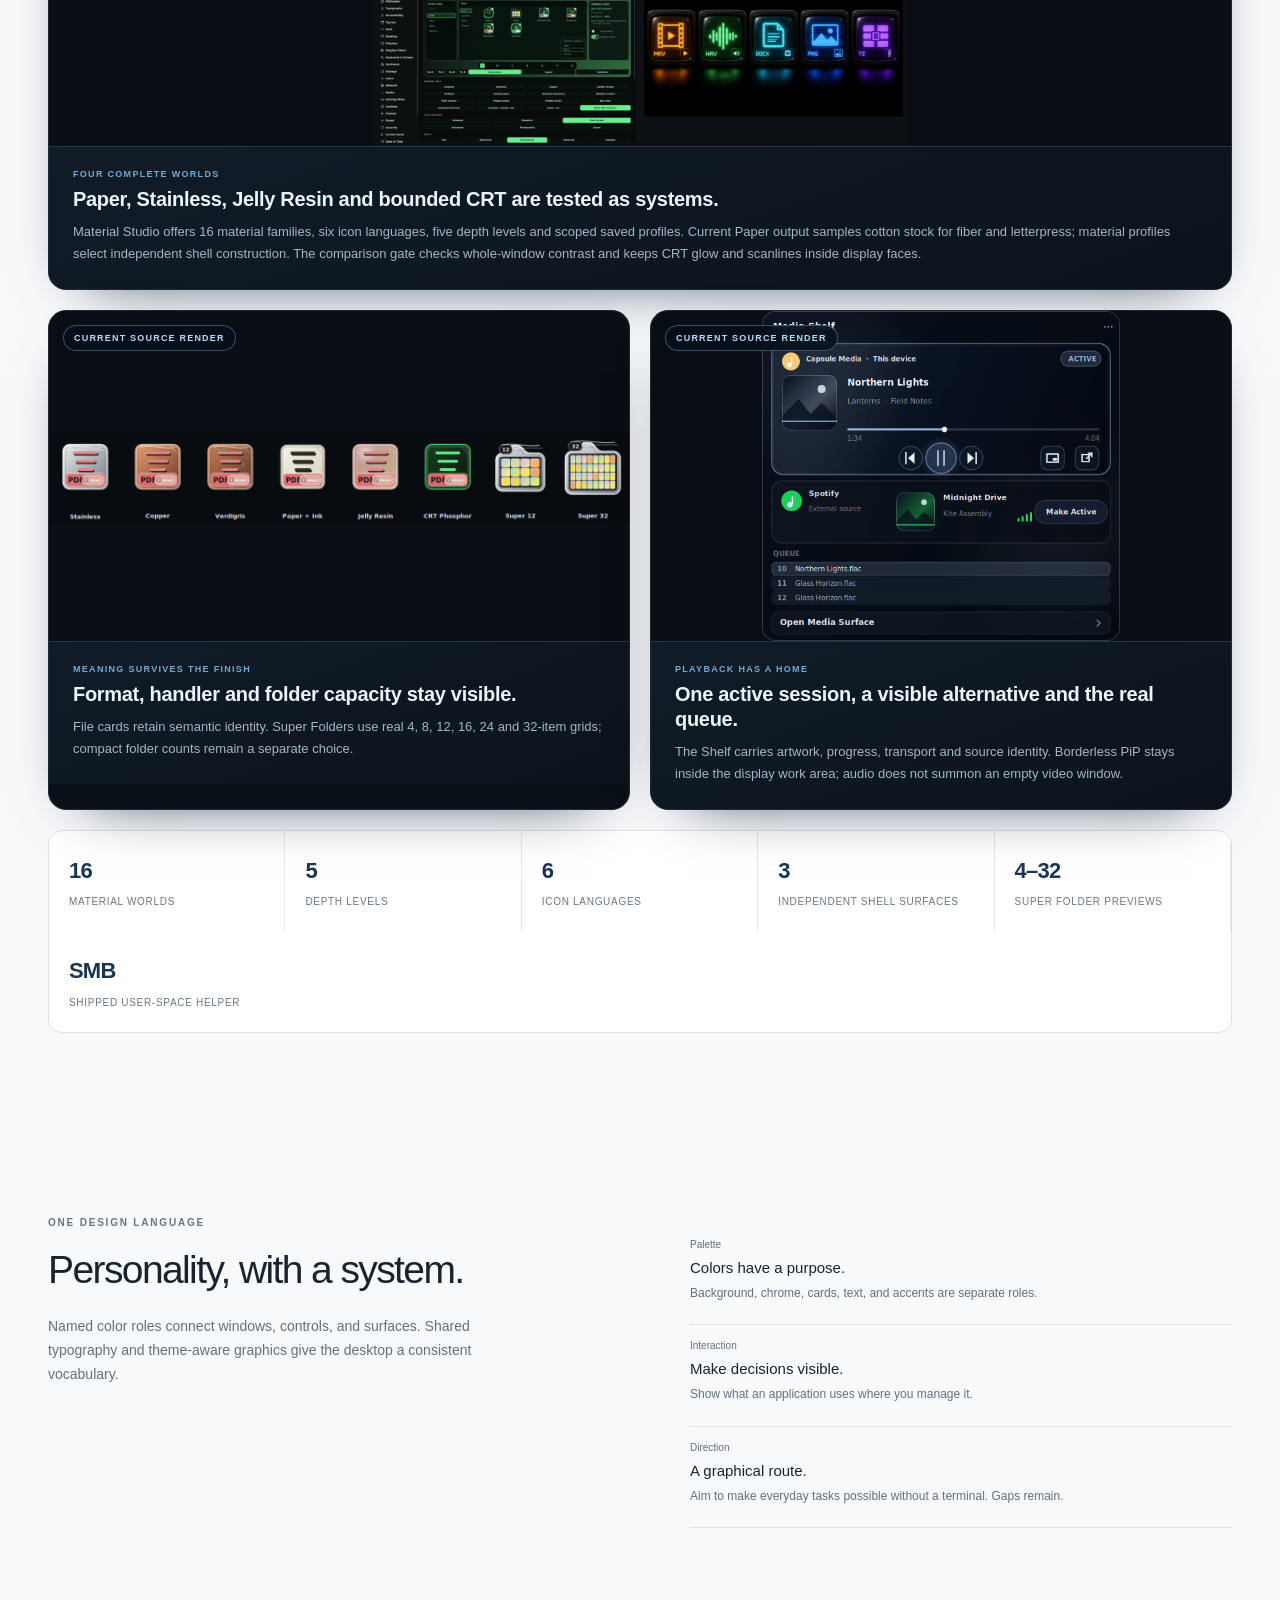
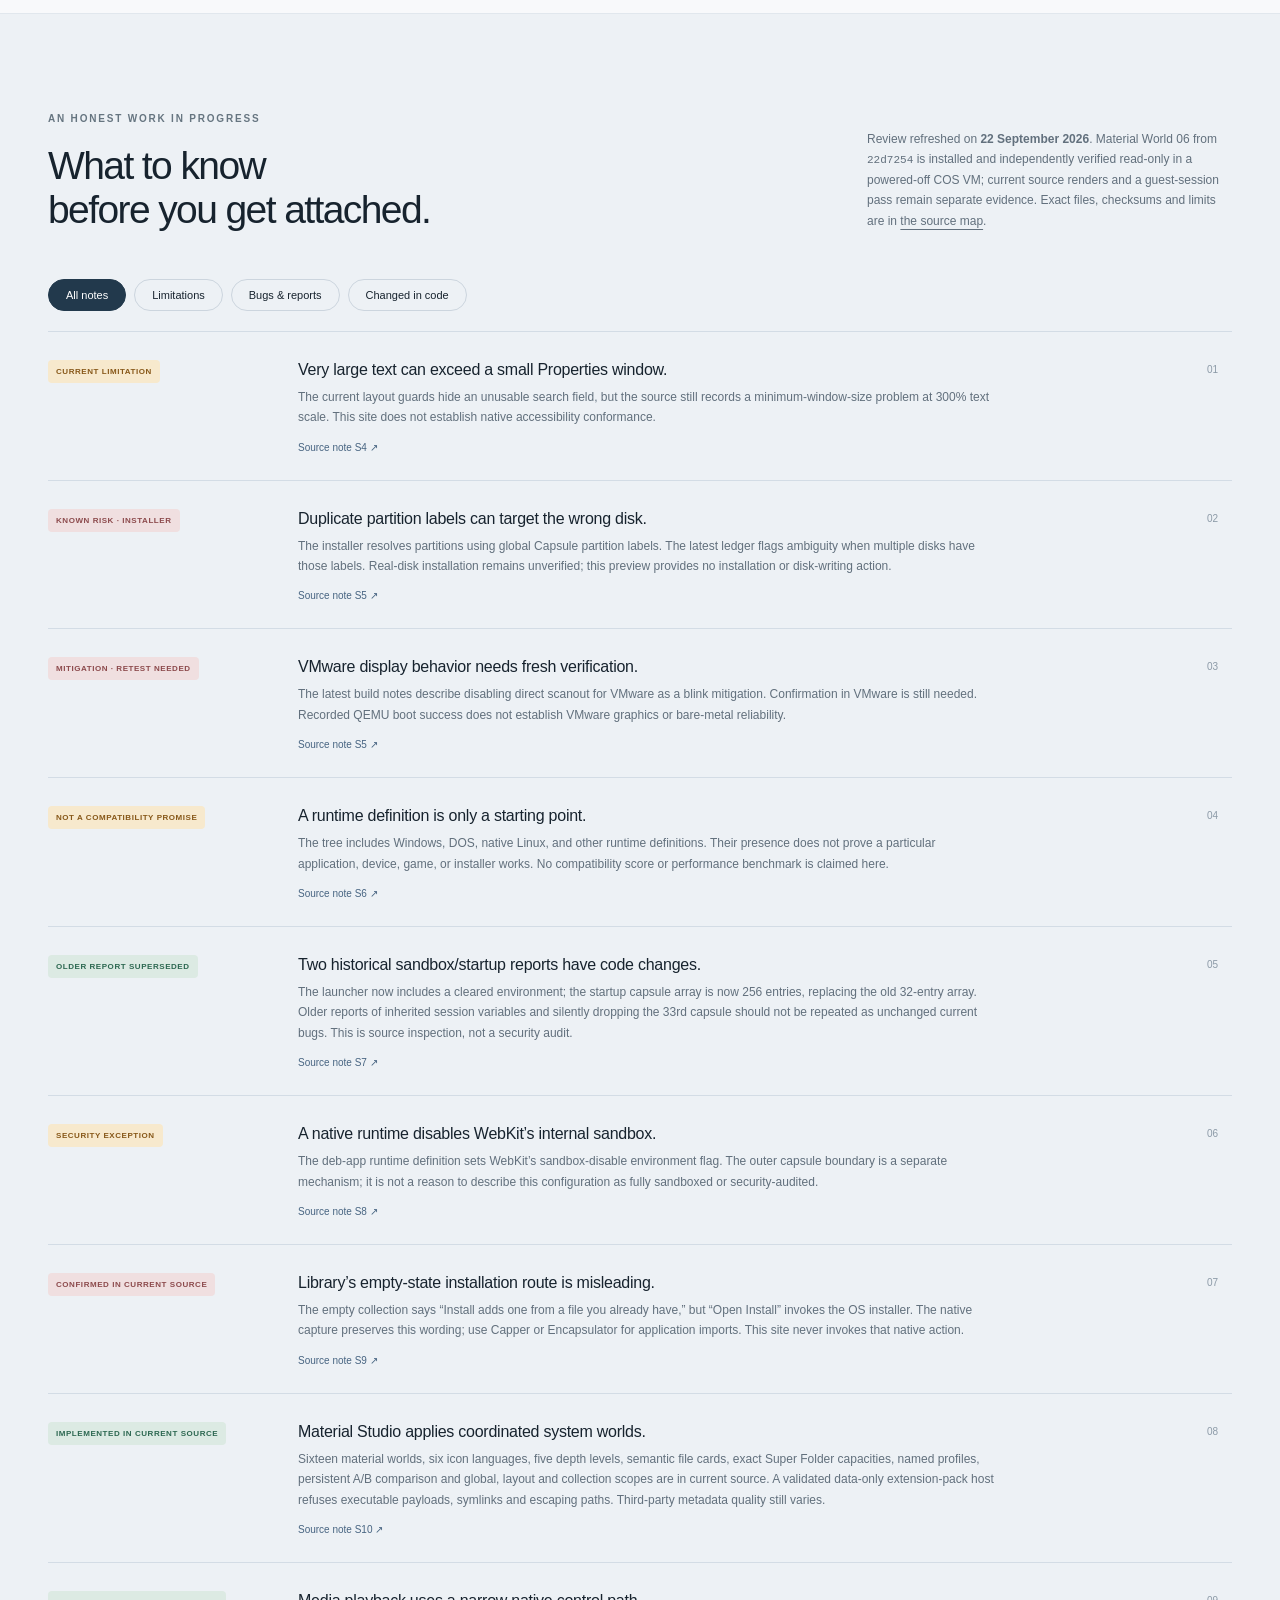
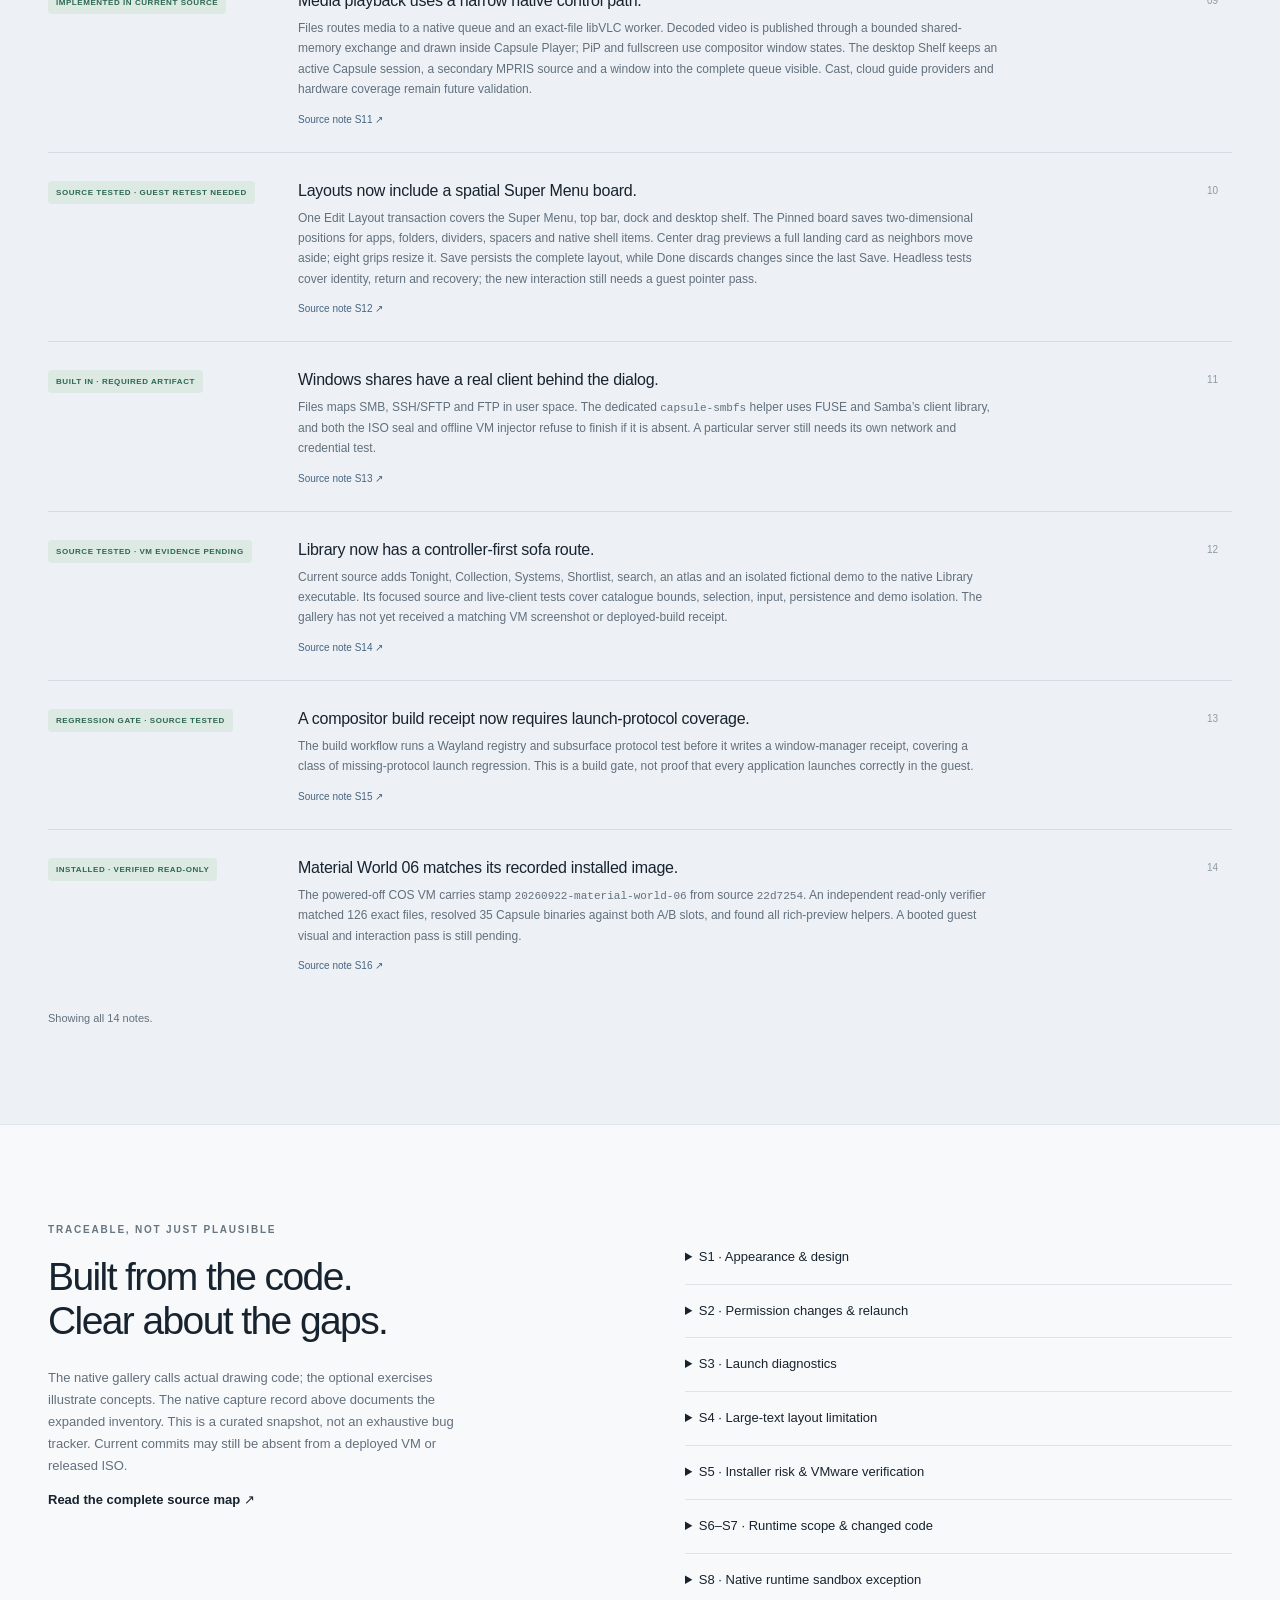
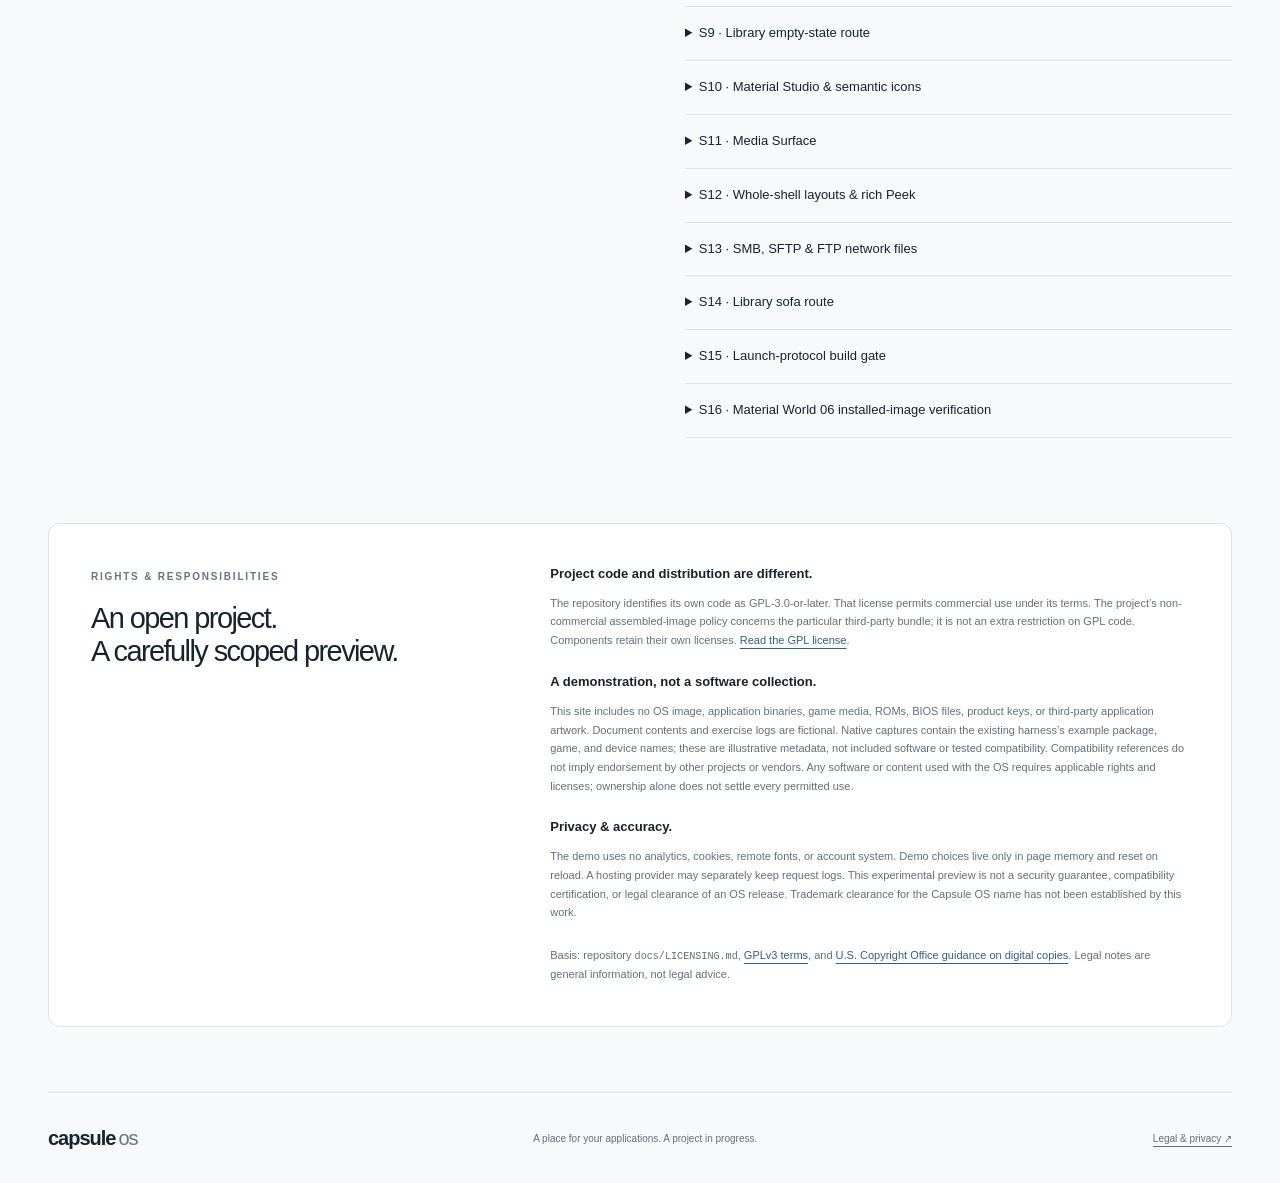
==== commit be97b0d5: "Record Material World 06 verification" ====
--- a/index.html
+++ b/index.html
@@ -80,7 +80,7 @@
 </section>
 <section class="design-strip wrap section"><div><span class="eyebrow">ONE DESIGN LANGUAGE</span><h2>Personality, with a system.</h2><p>Named color roles connect windows, controls, and surfaces. Shared typography and theme-aware graphics give the desktop a consistent vocabulary.</p></div><div class="design-notes"><div><span>Palette</span><strong>Colors have a purpose.</strong><p>Background, chrome, cards, text, and accents are separate roles.</p></div><div><span>Interaction</span><strong>Make decisions visible.</strong><p>Show what an application uses where you manage it.</p></div><div><span>Direction</span><strong>A graphical route.</strong><p>Aim to make everyday tasks possible without a terminal. Gaps remain.</p></div></div></section>
 <section class="status-section" id="status"><div class="wrap section">
-  <div class="status-heading"><div><span class="eyebrow">AN HONEST WORK IN PROGRESS</span><h2>What to know<br>before you get attached.</h2></div><p>Review refreshed on <strong>16 September 2026</strong> from current source and deterministic render gates. The last complete powered-off-VM audit used <code>b9f4103</code>; newer source evidence is linked in <a href="SOURCES.md">the source map</a>. Source, an offline VM patch and a released ISO are three different milestones.</p></div>
+  <div class="status-heading"><div><span class="eyebrow">AN HONEST WORK IN PROGRESS</span><h2>What to know<br>before you get attached.</h2></div><p>Review refreshed on <strong>22 September 2026</strong>. Material World 06 from <code>22d7254</code> is installed and independently verified read-only in a powered-off COS VM; current source renders and a guest-session pass remain separate evidence. Exact files, checksums and limits are in <a href="SOURCES.md">the source map</a>.</p></div>
   <div class="status-filters" role="group" aria-label="Filter project status"><button aria-pressed="true" data-filter="all">All notes</button><button aria-pressed="false" data-filter="limitation">Limitations</button><button aria-pressed="false" data-filter="bug">Bugs & reports</button><button aria-pressed="false" data-filter="changed">Changed in code</button></div>
   <div id="status-list">
     <article class="status-row" data-kind="limitation"><span class="status-badge amber">CURRENT LIMITATION</span><div><h3>Very large text can exceed a small Properties window.</h3><p>The current layout guards hide an unusable search field, but the source still records a minimum-window-size problem at 300% text scale. This site does not establish native accessibility conformance.</p><a href="#evidence">Source note S4 ↗</a></div><span class="row-number">01</span></article>
@@ -96,7 +96,8 @@
     <article class="status-row" data-kind="changed"><span class="status-badge green">BUILT IN · REQUIRED ARTIFACT</span><div><h3>Windows shares have a real client behind the dialog.</h3><p>Files maps SMB, SSH/SFTP and FTP in user space. The dedicated <code>capsule-smbfs</code> helper uses FUSE and Samba’s client library, and both the ISO seal and offline VM injector refuse to finish if it is absent. A particular server still needs its own network and credential test.</p><a href="#evidence">Source note S13 ↗</a></div><span class="row-number">11</span></article>
     <article class="status-row" data-kind="changed"><span class="status-badge green">SOURCE TESTED · VM EVIDENCE PENDING</span><div><h3>Library now has a controller-first sofa route.</h3><p>Current source adds Tonight, Collection, Systems, Shortlist, search, an atlas and an isolated fictional demo to the native Library executable. Its focused source and live-client tests cover catalogue bounds, selection, input, persistence and demo isolation. The gallery has not yet received a matching VM screenshot or deployed-build receipt.</p><a href="#evidence">Source note S14 ↗</a></div><span class="row-number">12</span></article>
     <article class="status-row" data-kind="changed"><span class="status-badge green">REGRESSION GATE · SOURCE TESTED</span><div><h3>A compositor build receipt now requires launch-protocol coverage.</h3><p>The build workflow runs a Wayland registry and subsurface protocol test before it writes a window-manager receipt, covering a class of missing-protocol launch regression. This is a build gate, not proof that every application launches correctly in the guest.</p><a href="#evidence">Source note S15 ↗</a></div><span class="row-number">13</span></article>
-  </div><p id="filter-result" class="small" aria-live="polite">Showing all 13 notes.</p>
+    <article class="status-row" data-kind="changed"><span class="status-badge green">INSTALLED · VERIFIED READ-ONLY</span><div><h3>Material World 06 matches its recorded installed image.</h3><p>The powered-off COS VM carries stamp <code>20260922-material-world-06</code> from source <code>22d7254</code>. An independent read-only verifier matched 126 exact files, resolved 35 Capsule binaries against both A/B slots, and found all rich-preview helpers. A booted guest visual and interaction pass is still pending.</p><a href="#evidence">Source note S16 ↗</a></div><span class="row-number">14</span></article>
+  </div><p id="filter-result" class="small" aria-live="polite">Showing all 14 notes.</p>
 </div></section>
 <section class="wrap section evidence" id="evidence"><div><span class="eyebrow">TRACEABLE, NOT JUST PLAUSIBLE</span><h2>Built from the code.<br>Clear about the gaps.</h2><p>The native gallery calls actual drawing code; the optional exercises illustrate concepts. The native capture record above documents the expanded inventory. This is a curated snapshot, not an exhaustive bug tracker. Current commits may still be absent from a deployed VM or released ISO.</p><a href="SOURCES.md" class="text-link">Read the complete source map ↗</a></div><div class="source-notes">
   <details><summary>S1 · Appearance & design</summary><p><code>shared/theme.c</code> defines the exact Midnight, Paper, Carbon Blue, and Sea Glass color roles used in the demo. <code>docs/DESIGN.md</code> explains the design principles. Browser layout and wallpaper are illustrative.</p></details>
@@ -113,6 +114,7 @@
   <details><summary>S13 · SMB, SFTP & FTP network files</summary><p><code>panel/src/capsule-files.c</code> owns the mapping flow and <code>panel/src/capsule-smbfs.c</code> provides the FUSE/libSMBclient Windows-share helper. Build and VM-injection gates require that helper instead of shipping a dead SMB choice. See the source map for exact commits and limitations.</p></details>
   <details><summary>S14 · Library sofa route</summary><p><code>panel/src/library-sofa.h</code>, <code>panel/src/capsule-library.c</code>, <code>tools/library-sofa-test.py</code> and <code>tools/library-sofa-live-test.py</code> cover the controller-first route, bounded catalogue handling and isolated fictional demo. This site has no new VM screenshot or deployed-build receipt for the rewrite yet.</p></details>
   <details><summary>S15 · Launch-protocol build gate</summary><p>Commit <code>eaaab20</code> runs <code>tools/wayland-launch-protocol-test.py</code> before a compositor receipt is issued. It verifies required Wayland registries and a subsurface path in the build result. This narrows a launch-regression class; it does not certify every guest application launch.</p></details>
+  <details><summary>S16 · Material World 06 installed-image verification</summary><p>Source <code>22d7254</code> was installed under stamp <code>20260922-material-world-06</code>. A separate read-only verifier matched 126 exact installed files, resolved 35 Capsule ELFs through both A/B slots and found rich-preview helpers present. This proves the recorded offline image state, not a guest visual pass, hardware behavior or application compatibility. The Paper and Jelly gallery images remain source renders.</p></details>
 </div></section>
 <section class="legal wrap" id="legal"><div class="legal-title"><span class="eyebrow">RIGHTS & RESPONSIBILITIES</span><h2>An open project.<br>A carefully scoped preview.</h2></div><div class="legal-copy"><h3>Project code and distribution are different.</h3><p>The repository identifies its own code as GPL-3.0-or-later. That license permits commercial use under its terms. The project’s non-commercial assembled-image policy concerns the particular third-party bundle; it is not an extra restriction on GPL code. Components retain their own licenses. <a href="LICENSE.txt">Read the GPL license</a>.</p><h3>A demonstration, not a software collection.</h3><p>This site includes no OS image, application binaries, game media, ROMs, BIOS files, product keys, or third-party application artwork. Document contents and exercise logs are fictional. Native captures contain the existing harness’s example package, game, and device names; these are illustrative metadata, not included software or tested compatibility. Compatibility references do not imply endorsement by other projects or vendors. Any software or content used with the OS requires applicable rights and licenses; ownership alone does not settle every permitted use.</p><h3>Privacy & accuracy.</h3><p>The demo uses no analytics, cookies, remote fonts, or account system. Demo choices live only in page memory and reset on reload. A hosting provider may separately keep request logs. This experimental preview is not a security guarantee, compatibility certification, or legal clearance of an OS release. Trademark clearance for the Capsule OS name has not been established by this work.</p><p class="small">Basis: repository <code>docs/LICENSING.md</code>, <a href="https://www.gnu.org/licenses/gpl-3.0.html">GPLv3 terms</a>, and <a href="https://www.copyright.gov/help/faq/faq-digital.html">U.S. Copyright Office guidance on digital copies</a>. Legal notes are general information, not legal advice.</p></div></section>
 </main>
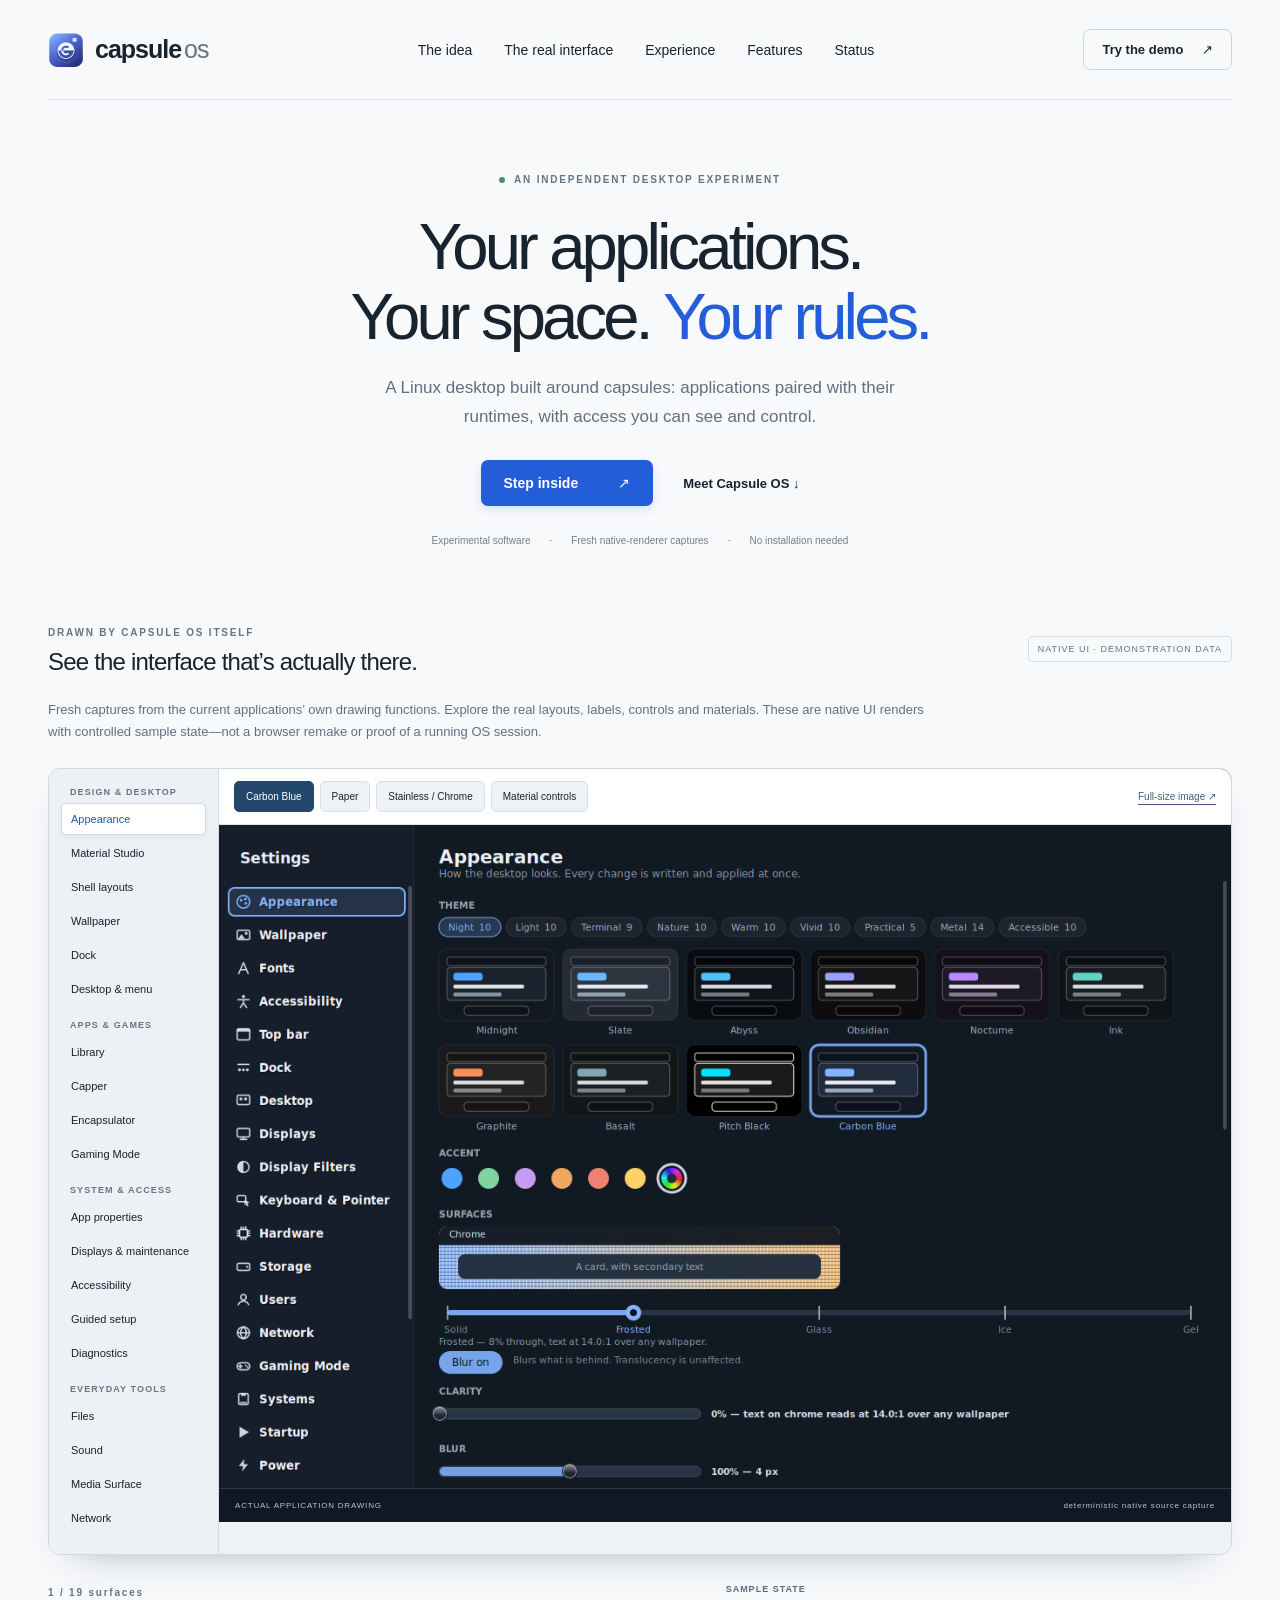
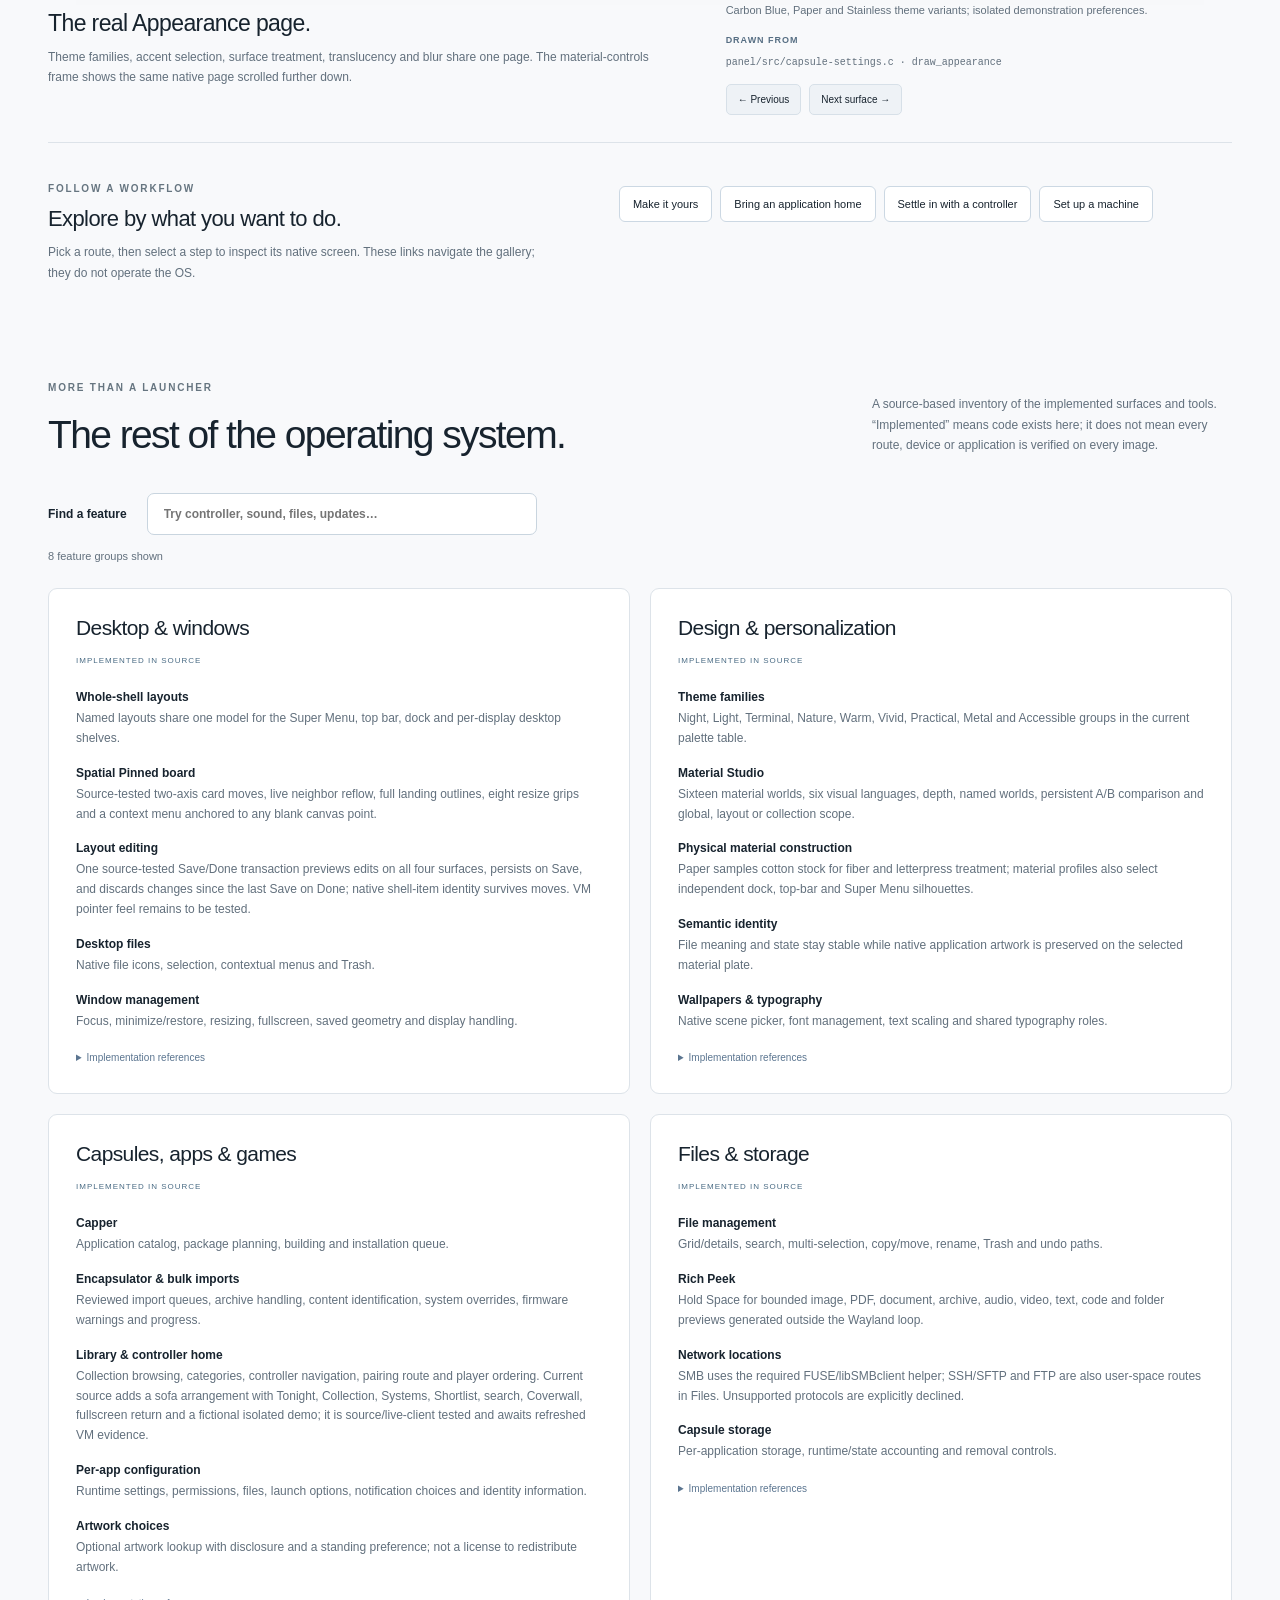
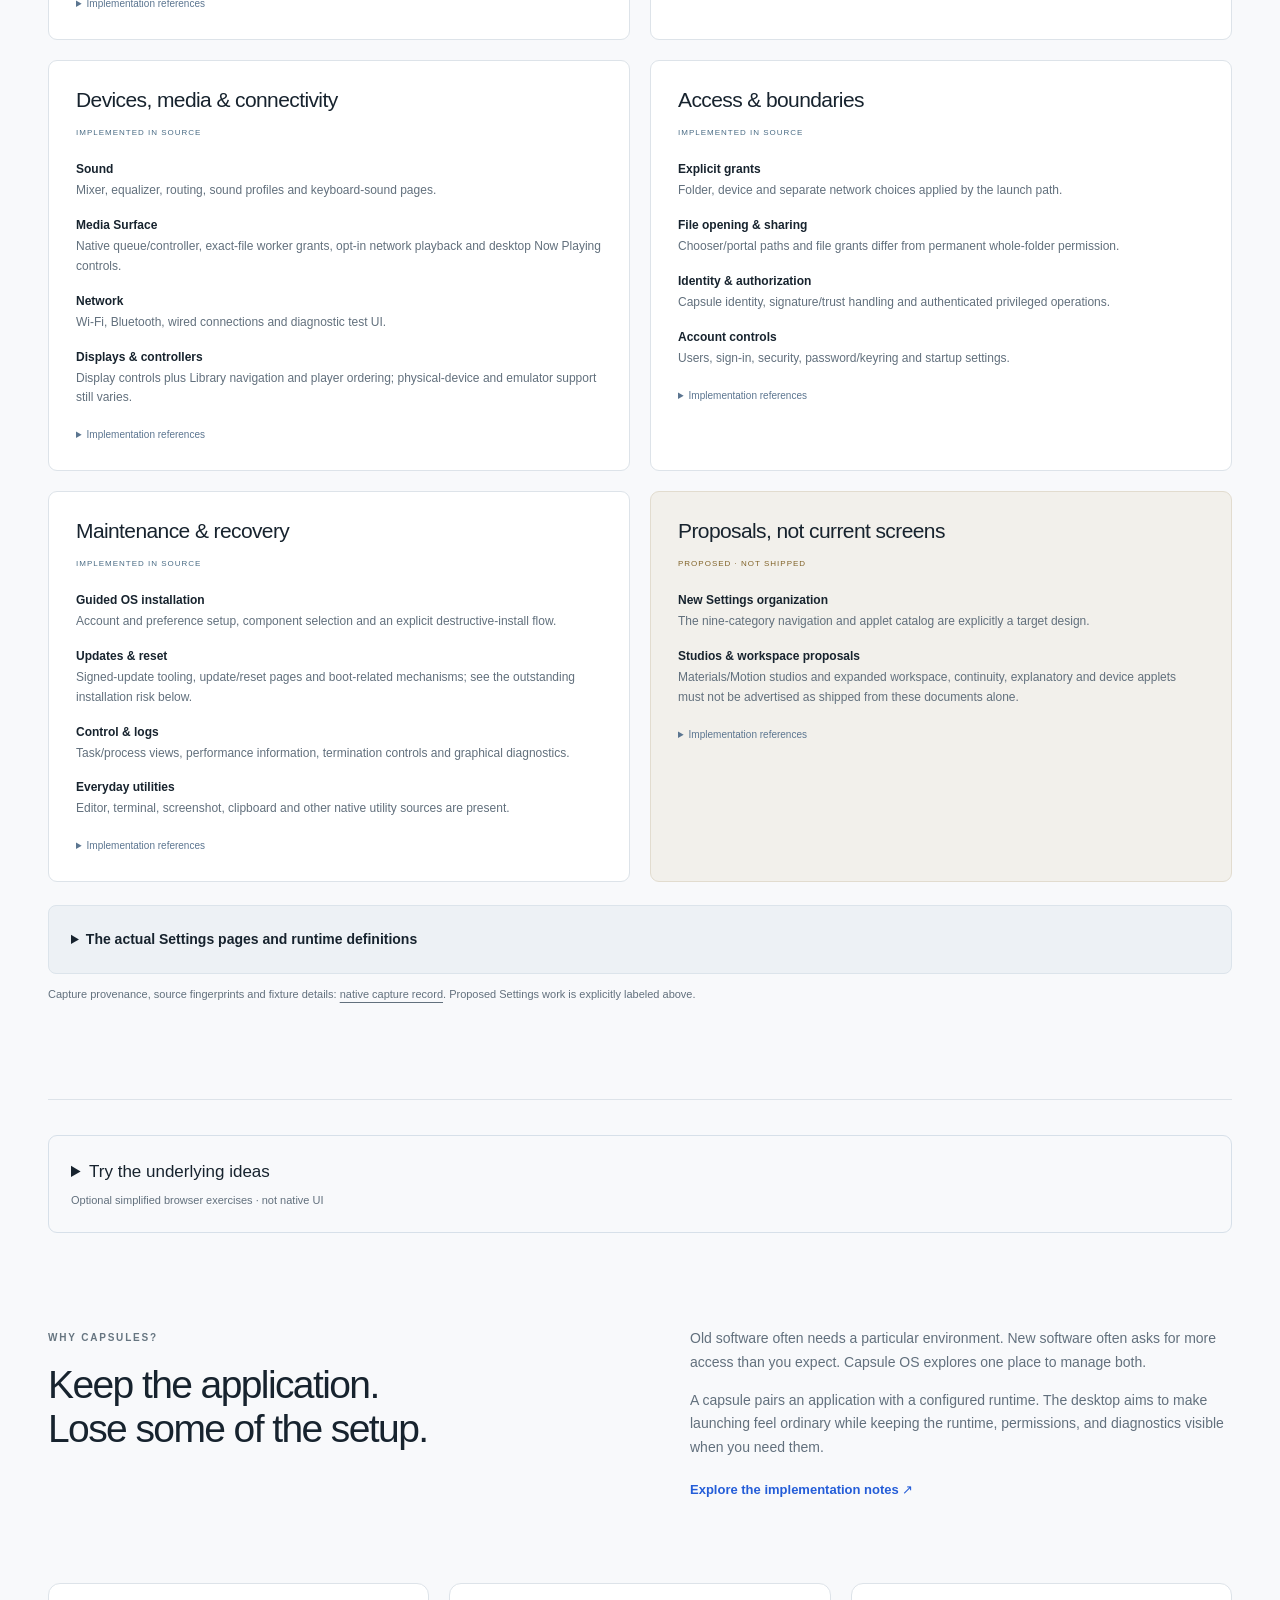
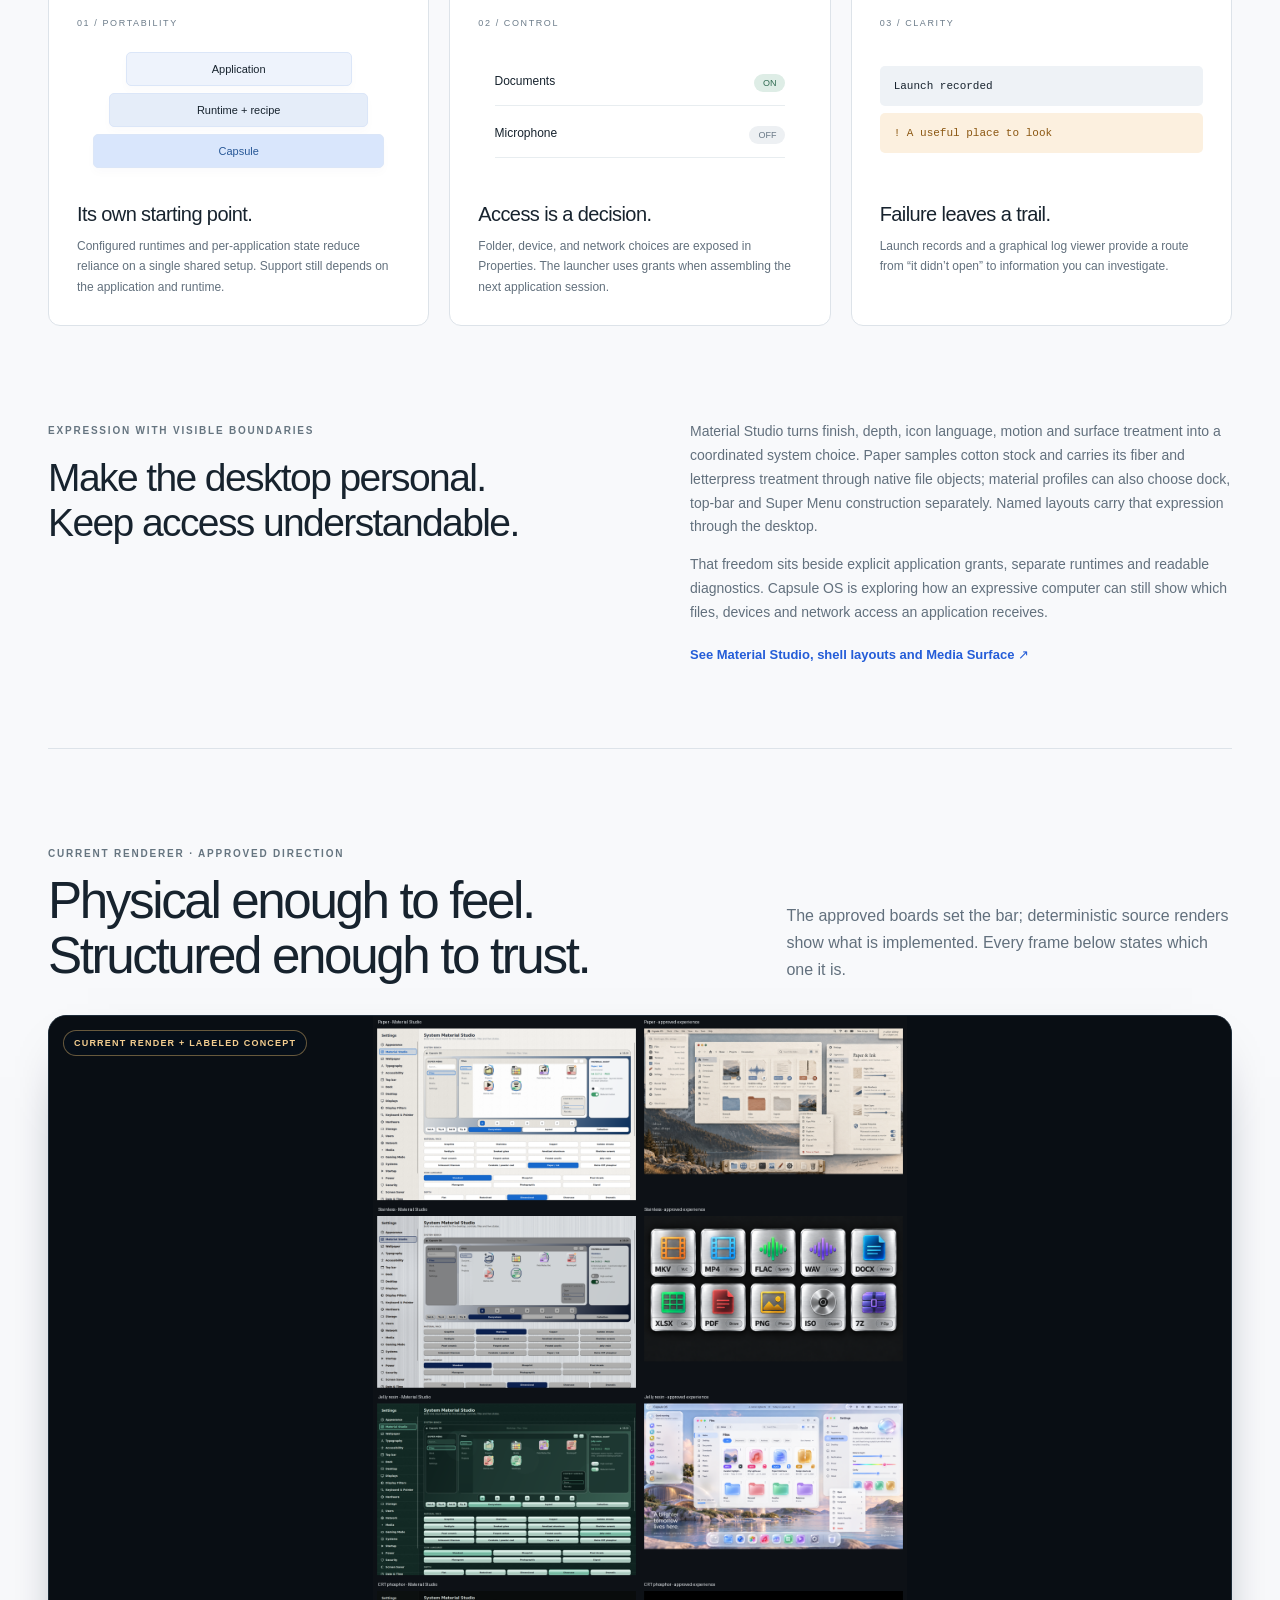
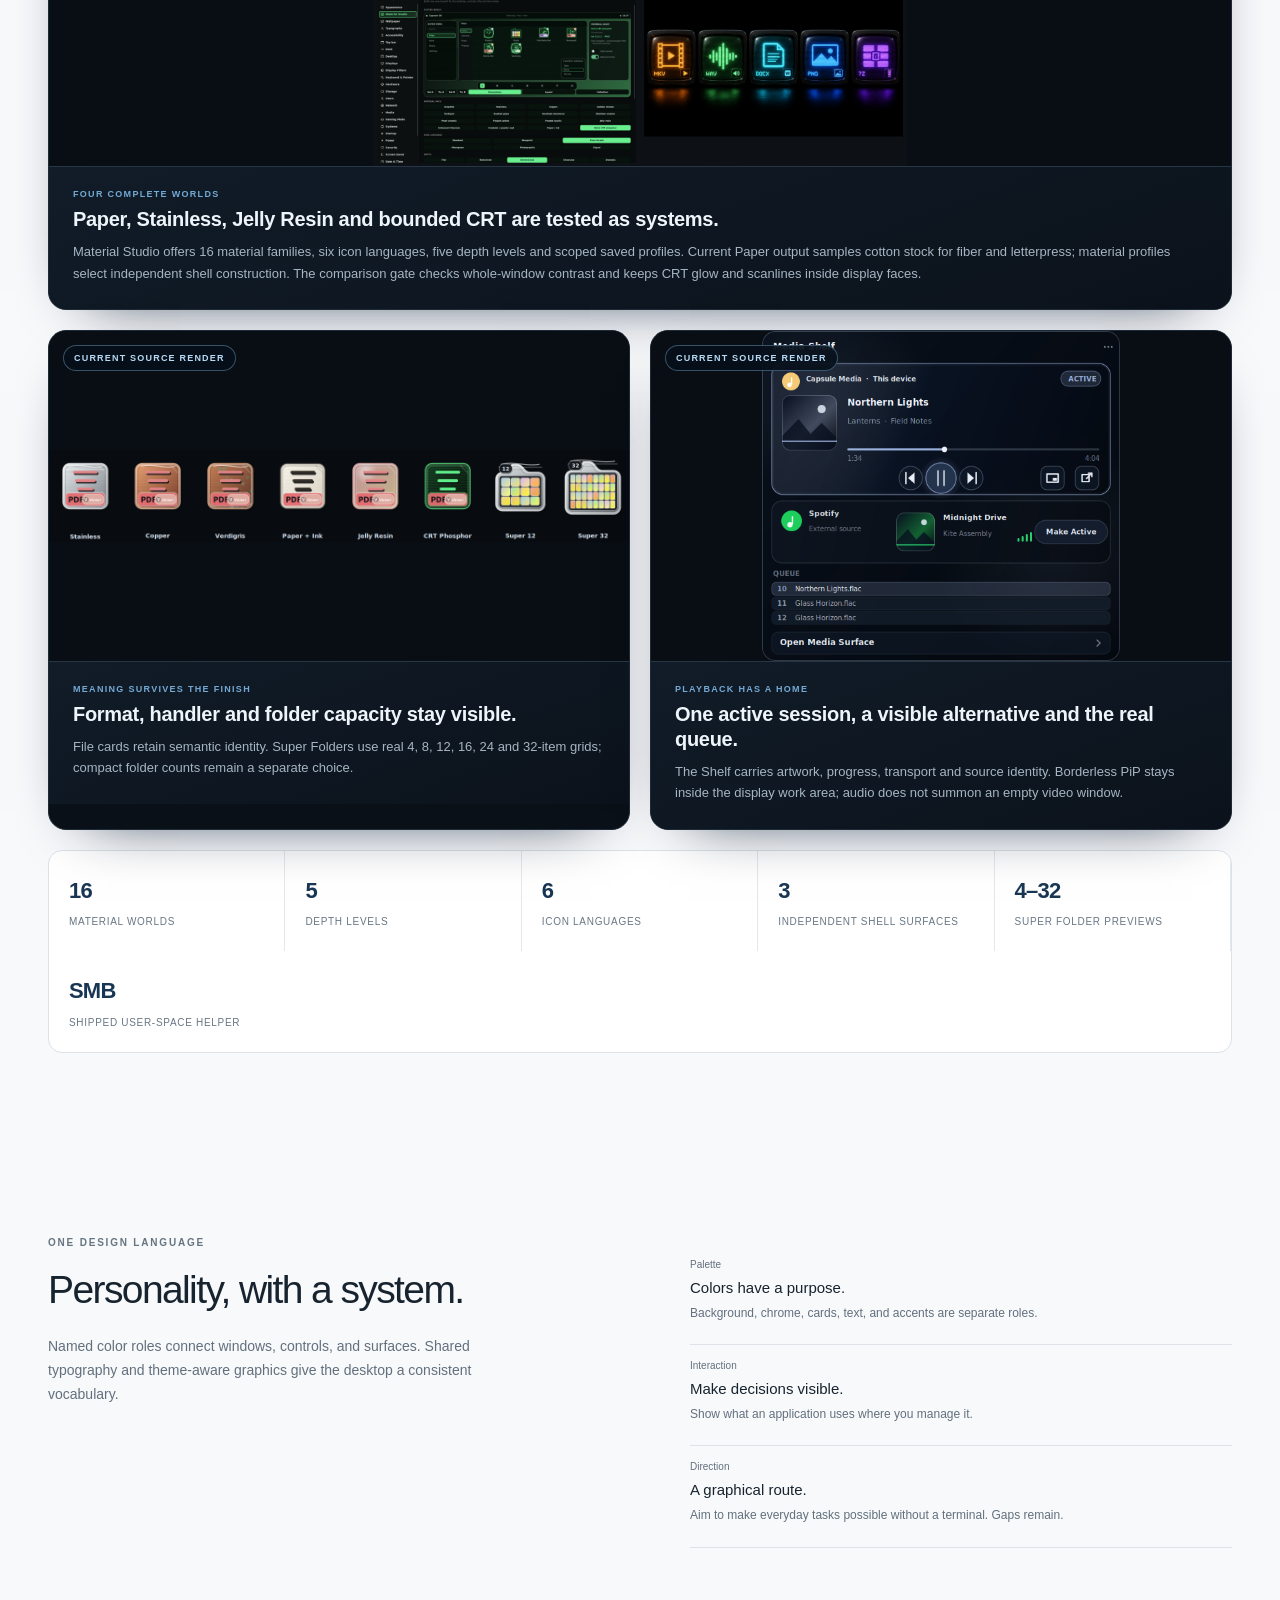
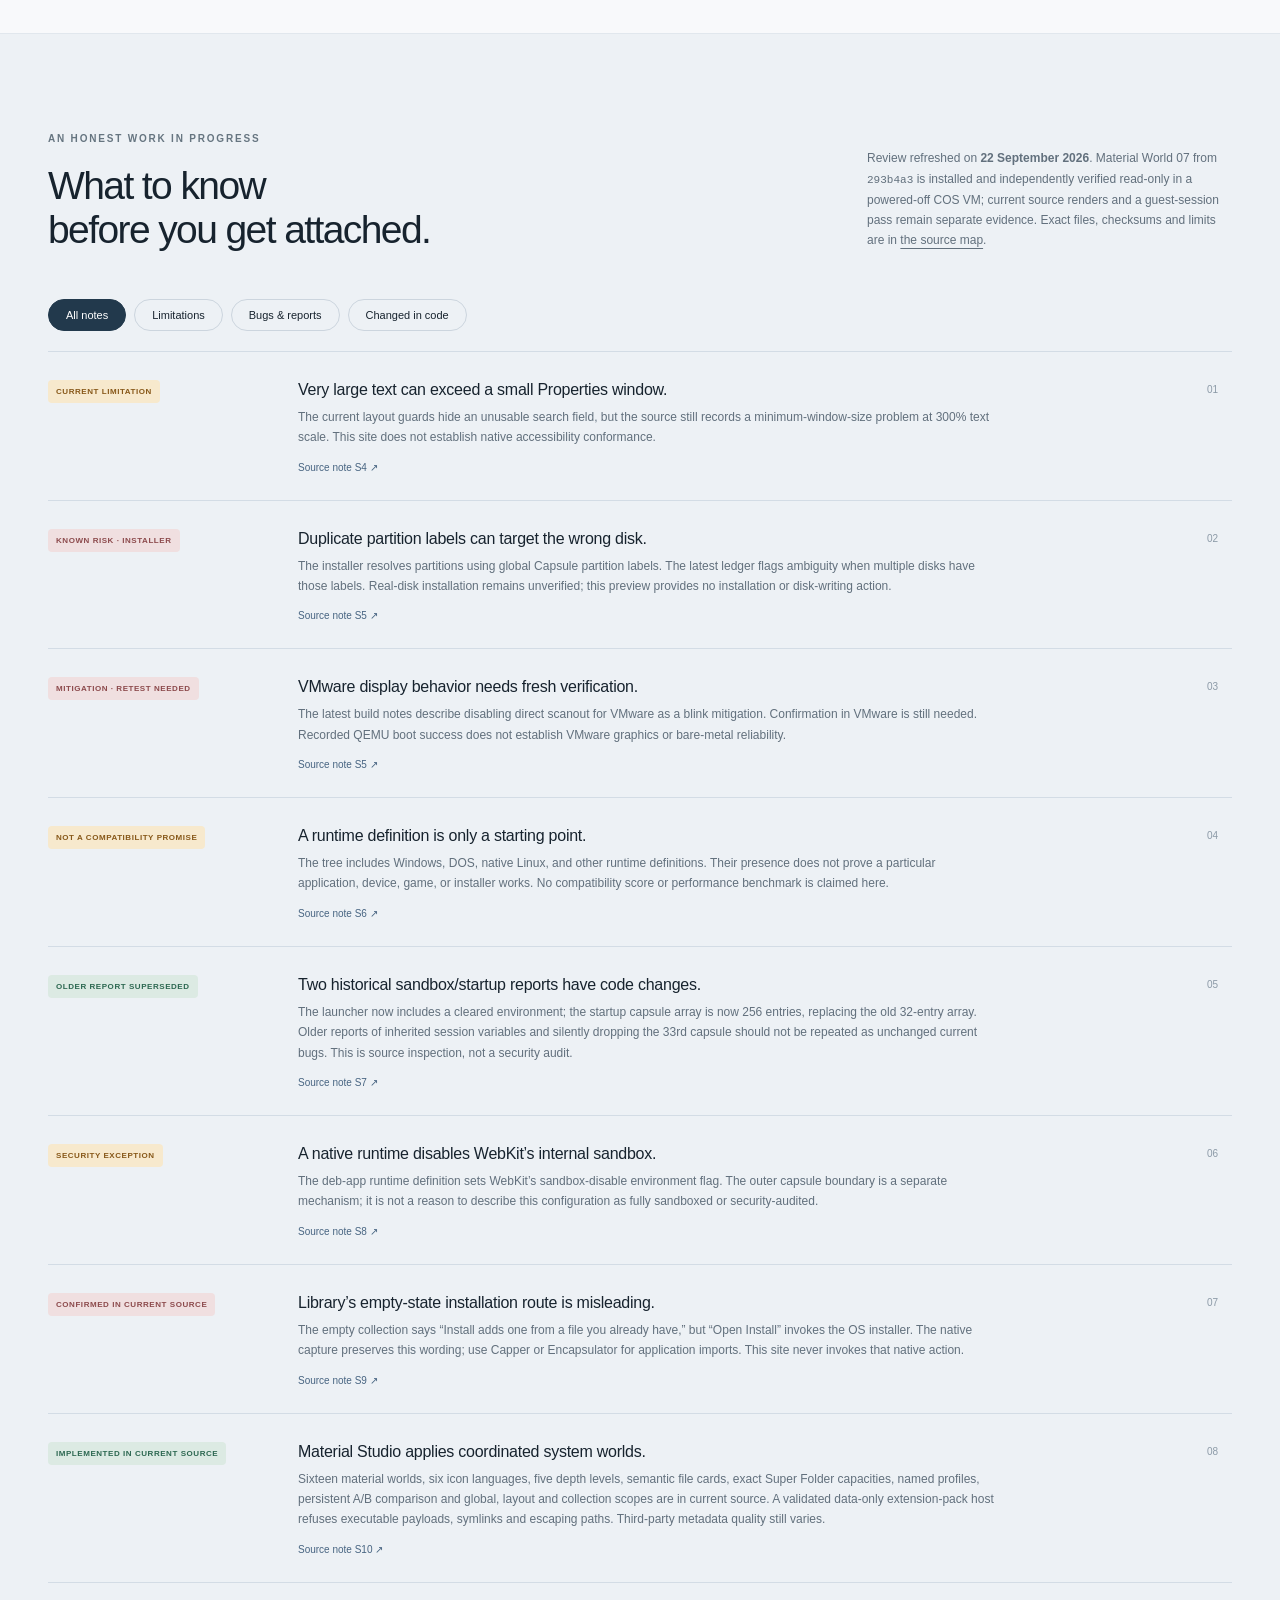
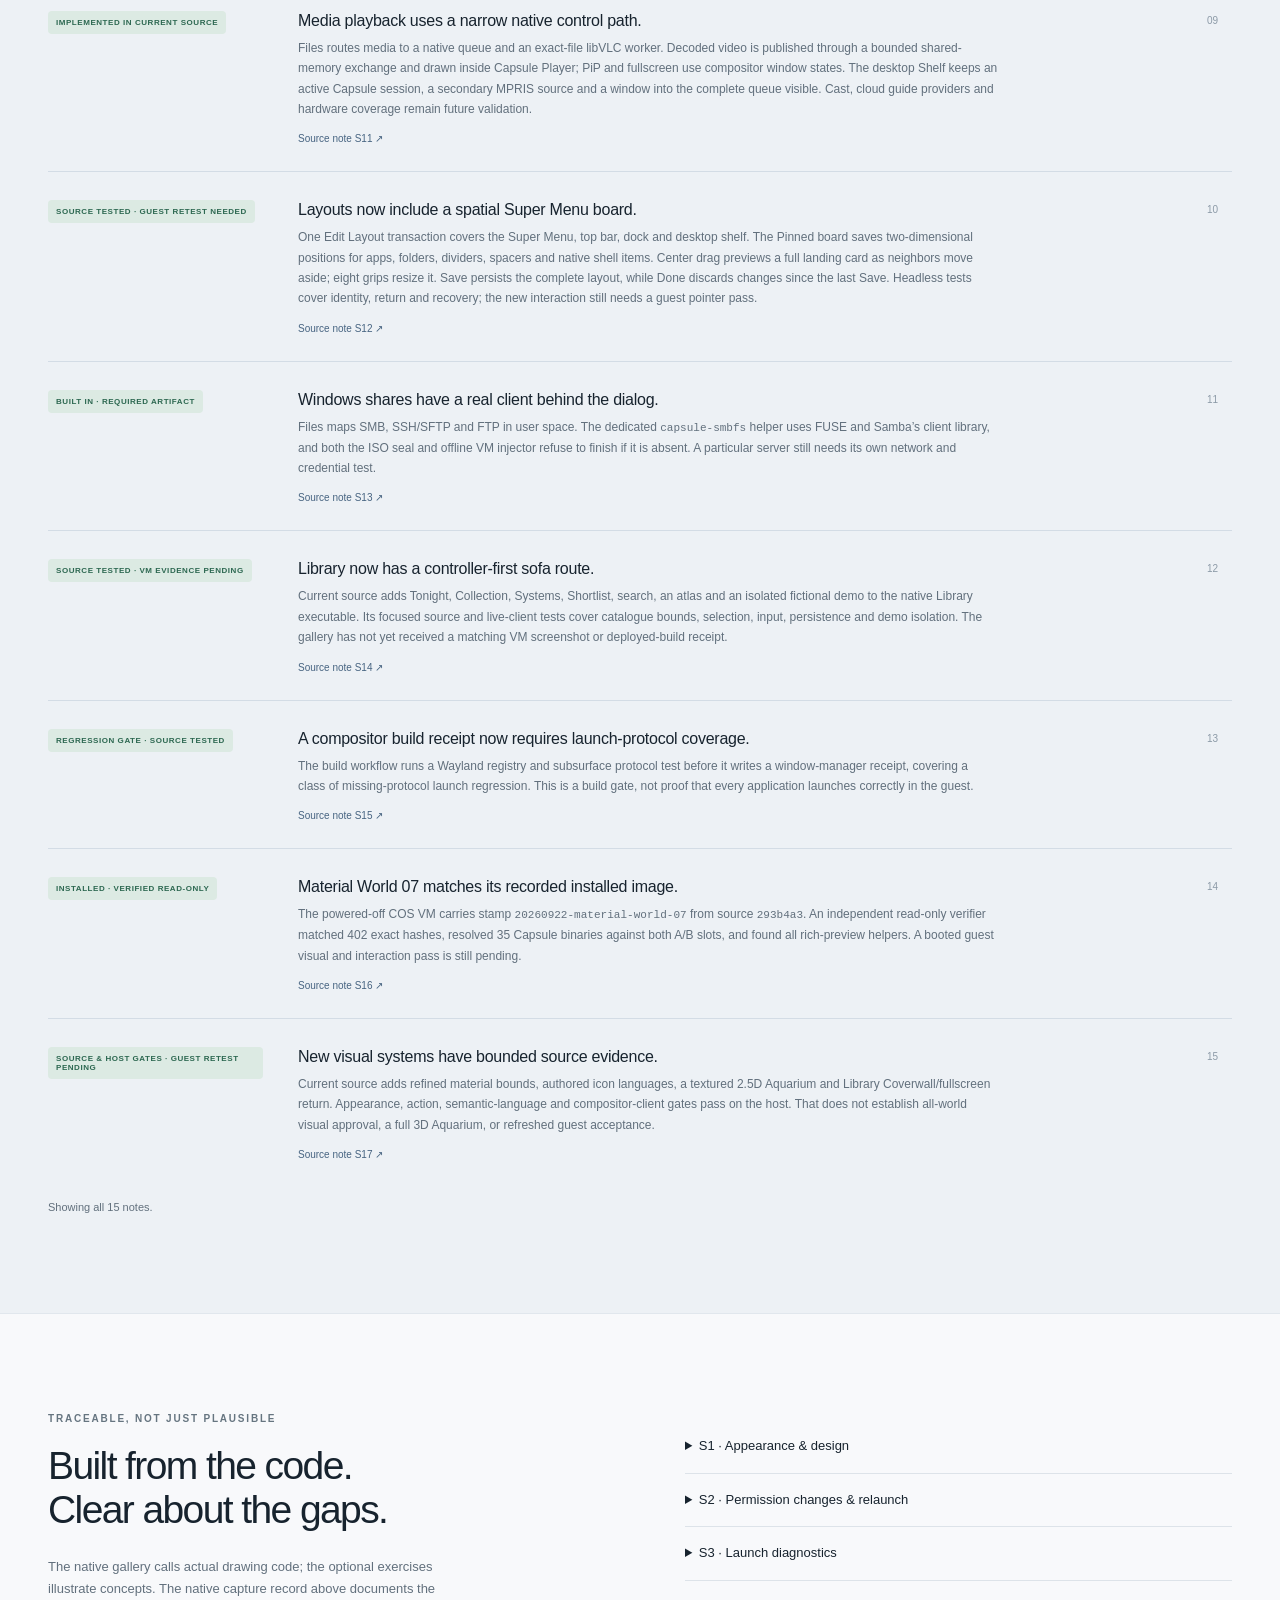
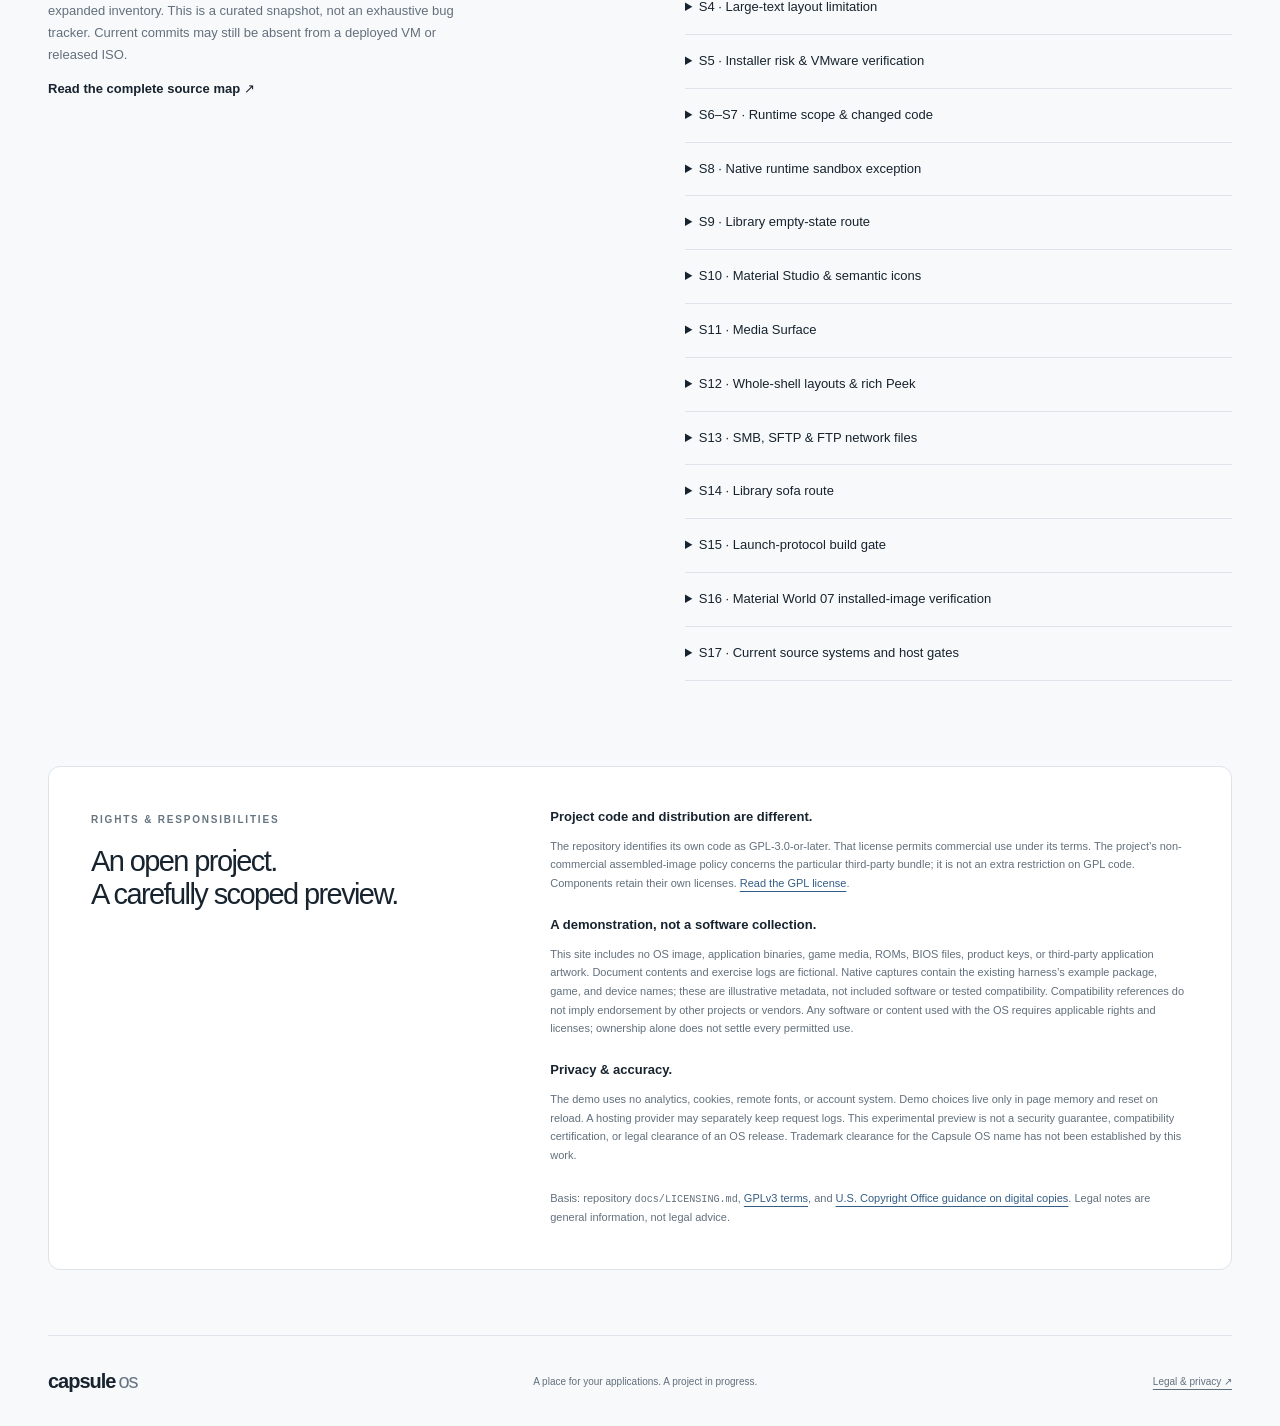
==== commit 44f314f9: "Record Material World 07 verification" ====
--- a/index.html
+++ b/index.html
@@ -80,7 +80,7 @@
 </section>
 <section class="design-strip wrap section"><div><span class="eyebrow">ONE DESIGN LANGUAGE</span><h2>Personality, with a system.</h2><p>Named color roles connect windows, controls, and surfaces. Shared typography and theme-aware graphics give the desktop a consistent vocabulary.</p></div><div class="design-notes"><div><span>Palette</span><strong>Colors have a purpose.</strong><p>Background, chrome, cards, text, and accents are separate roles.</p></div><div><span>Interaction</span><strong>Make decisions visible.</strong><p>Show what an application uses where you manage it.</p></div><div><span>Direction</span><strong>A graphical route.</strong><p>Aim to make everyday tasks possible without a terminal. Gaps remain.</p></div></div></section>
 <section class="status-section" id="status"><div class="wrap section">
-  <div class="status-heading"><div><span class="eyebrow">AN HONEST WORK IN PROGRESS</span><h2>What to know<br>before you get attached.</h2></div><p>Review refreshed on <strong>22 September 2026</strong>. Material World 06 from <code>22d7254</code> is installed and independently verified read-only in a powered-off COS VM; current source renders and a guest-session pass remain separate evidence. Exact files, checksums and limits are in <a href="SOURCES.md">the source map</a>.</p></div>
+  <div class="status-heading"><div><span class="eyebrow">AN HONEST WORK IN PROGRESS</span><h2>What to know<br>before you get attached.</h2></div><p>Review refreshed on <strong>22 September 2026</strong>. Material World 07 from <code>293b4a3</code> is installed and independently verified read-only in a powered-off COS VM; current source renders and a guest-session pass remain separate evidence. Exact files, checksums and limits are in <a href="SOURCES.md">the source map</a>.</p></div>
   <div class="status-filters" role="group" aria-label="Filter project status"><button aria-pressed="true" data-filter="all">All notes</button><button aria-pressed="false" data-filter="limitation">Limitations</button><button aria-pressed="false" data-filter="bug">Bugs & reports</button><button aria-pressed="false" data-filter="changed">Changed in code</button></div>
   <div id="status-list">
     <article class="status-row" data-kind="limitation"><span class="status-badge amber">CURRENT LIMITATION</span><div><h3>Very large text can exceed a small Properties window.</h3><p>The current layout guards hide an unusable search field, but the source still records a minimum-window-size problem at 300% text scale. This site does not establish native accessibility conformance.</p><a href="#evidence">Source note S4 ↗</a></div><span class="row-number">01</span></article>
@@ -96,8 +96,9 @@
     <article class="status-row" data-kind="changed"><span class="status-badge green">BUILT IN · REQUIRED ARTIFACT</span><div><h3>Windows shares have a real client behind the dialog.</h3><p>Files maps SMB, SSH/SFTP and FTP in user space. The dedicated <code>capsule-smbfs</code> helper uses FUSE and Samba’s client library, and both the ISO seal and offline VM injector refuse to finish if it is absent. A particular server still needs its own network and credential test.</p><a href="#evidence">Source note S13 ↗</a></div><span class="row-number">11</span></article>
     <article class="status-row" data-kind="changed"><span class="status-badge green">SOURCE TESTED · VM EVIDENCE PENDING</span><div><h3>Library now has a controller-first sofa route.</h3><p>Current source adds Tonight, Collection, Systems, Shortlist, search, an atlas and an isolated fictional demo to the native Library executable. Its focused source and live-client tests cover catalogue bounds, selection, input, persistence and demo isolation. The gallery has not yet received a matching VM screenshot or deployed-build receipt.</p><a href="#evidence">Source note S14 ↗</a></div><span class="row-number">12</span></article>
     <article class="status-row" data-kind="changed"><span class="status-badge green">REGRESSION GATE · SOURCE TESTED</span><div><h3>A compositor build receipt now requires launch-protocol coverage.</h3><p>The build workflow runs a Wayland registry and subsurface protocol test before it writes a window-manager receipt, covering a class of missing-protocol launch regression. This is a build gate, not proof that every application launches correctly in the guest.</p><a href="#evidence">Source note S15 ↗</a></div><span class="row-number">13</span></article>
-    <article class="status-row" data-kind="changed"><span class="status-badge green">INSTALLED · VERIFIED READ-ONLY</span><div><h3>Material World 06 matches its recorded installed image.</h3><p>The powered-off COS VM carries stamp <code>20260922-material-world-06</code> from source <code>22d7254</code>. An independent read-only verifier matched 126 exact files, resolved 35 Capsule binaries against both A/B slots, and found all rich-preview helpers. A booted guest visual and interaction pass is still pending.</p><a href="#evidence">Source note S16 ↗</a></div><span class="row-number">14</span></article>
-  </div><p id="filter-result" class="small" aria-live="polite">Showing all 14 notes.</p>
+    <article class="status-row" data-kind="changed"><span class="status-badge green">INSTALLED · VERIFIED READ-ONLY</span><div><h3>Material World 07 matches its recorded installed image.</h3><p>The powered-off COS VM carries stamp <code>20260922-material-world-07</code> from source <code>293b4a3</code>. An independent read-only verifier matched 402 exact hashes, resolved 35 Capsule binaries against both A/B slots, and found all rich-preview helpers. A booted guest visual and interaction pass is still pending.</p><a href="#evidence">Source note S16 ↗</a></div><span class="row-number">14</span></article>
+    <article class="status-row" data-kind="changed"><span class="status-badge green">SOURCE & HOST GATES · GUEST RETEST PENDING</span><div><h3>New visual systems have bounded source evidence.</h3><p>Current source adds refined material bounds, authored icon languages, a textured 2.5D Aquarium and Library Coverwall/fullscreen return. Appearance, action, semantic-language and compositor-client gates pass on the host. That does not establish all-world visual approval, a full 3D Aquarium, or refreshed guest acceptance.</p><a href="#evidence">Source note S17 ↗</a></div><span class="row-number">15</span></article>
+  </div><p id="filter-result" class="small" aria-live="polite">Showing all 15 notes.</p>
 </div></section>
 <section class="wrap section evidence" id="evidence"><div><span class="eyebrow">TRACEABLE, NOT JUST PLAUSIBLE</span><h2>Built from the code.<br>Clear about the gaps.</h2><p>The native gallery calls actual drawing code; the optional exercises illustrate concepts. The native capture record above documents the expanded inventory. This is a curated snapshot, not an exhaustive bug tracker. Current commits may still be absent from a deployed VM or released ISO.</p><a href="SOURCES.md" class="text-link">Read the complete source map ↗</a></div><div class="source-notes">
   <details><summary>S1 · Appearance & design</summary><p><code>shared/theme.c</code> defines the exact Midnight, Paper, Carbon Blue, and Sea Glass color roles used in the demo. <code>docs/DESIGN.md</code> explains the design principles. Browser layout and wallpaper are illustrative.</p></details>
@@ -114,7 +115,8 @@
   <details><summary>S13 · SMB, SFTP & FTP network files</summary><p><code>panel/src/capsule-files.c</code> owns the mapping flow and <code>panel/src/capsule-smbfs.c</code> provides the FUSE/libSMBclient Windows-share helper. Build and VM-injection gates require that helper instead of shipping a dead SMB choice. See the source map for exact commits and limitations.</p></details>
   <details><summary>S14 · Library sofa route</summary><p><code>panel/src/library-sofa.h</code>, <code>panel/src/capsule-library.c</code>, <code>tools/library-sofa-test.py</code> and <code>tools/library-sofa-live-test.py</code> cover the controller-first route, bounded catalogue handling and isolated fictional demo. This site has no new VM screenshot or deployed-build receipt for the rewrite yet.</p></details>
   <details><summary>S15 · Launch-protocol build gate</summary><p>Commit <code>eaaab20</code> runs <code>tools/wayland-launch-protocol-test.py</code> before a compositor receipt is issued. It verifies required Wayland registries and a subsurface path in the build result. This narrows a launch-regression class; it does not certify every guest application launch.</p></details>
-  <details><summary>S16 · Material World 06 installed-image verification</summary><p>Source <code>22d7254</code> was installed under stamp <code>20260922-material-world-06</code>. A separate read-only verifier matched 126 exact installed files, resolved 35 Capsule ELFs through both A/B slots and found rich-preview helpers present. This proves the recorded offline image state, not a guest visual pass, hardware behavior or application compatibility. The Paper and Jelly gallery images remain source renders.</p></details>
+  <details><summary>S16 · Material World 07 installed-image verification</summary><p>Source <code>293b4a3</code> was installed under stamp <code>20260922-material-world-07</code>. A separate read-only verifier matched 402 exact installed hashes, resolved 35 Capsule ELFs through both A/B slots and found rich-preview helpers present. This proves the recorded offline image state, not a guest visual pass, hardware behavior or application compatibility. The Paper and Jelly gallery images remain source renders.</p></details>
+  <details><summary>S17 · Current source systems and host gates</summary><p>Current source adds refined material bounds, authored icon languages, a textured 2.5D Aquarium and Library Coverwall/fullscreen return. The host gates are source/headless or compositor-client evidence. They do not establish all-world visual approval, a full 3D Aquarium or full tank editor, or refreshed guest interaction acceptance.</p></details>
 </div></section>
 <section class="legal wrap" id="legal"><div class="legal-title"><span class="eyebrow">RIGHTS & RESPONSIBILITIES</span><h2>An open project.<br>A carefully scoped preview.</h2></div><div class="legal-copy"><h3>Project code and distribution are different.</h3><p>The repository identifies its own code as GPL-3.0-or-later. That license permits commercial use under its terms. The project’s non-commercial assembled-image policy concerns the particular third-party bundle; it is not an extra restriction on GPL code. Components retain their own licenses. <a href="LICENSE.txt">Read the GPL license</a>.</p><h3>A demonstration, not a software collection.</h3><p>This site includes no OS image, application binaries, game media, ROMs, BIOS files, product keys, or third-party application artwork. Document contents and exercise logs are fictional. Native captures contain the existing harness’s example package, game, and device names; these are illustrative metadata, not included software or tested compatibility. Compatibility references do not imply endorsement by other projects or vendors. Any software or content used with the OS requires applicable rights and licenses; ownership alone does not settle every permitted use.</p><h3>Privacy & accuracy.</h3><p>The demo uses no analytics, cookies, remote fonts, or account system. Demo choices live only in page memory and reset on reload. A hosting provider may separately keep request logs. This experimental preview is not a security guarantee, compatibility certification, or legal clearance of an OS release. Trademark clearance for the Capsule OS name has not been established by this work.</p><p class="small">Basis: repository <code>docs/LICENSING.md</code>, <a href="https://www.gnu.org/licenses/gpl-3.0.html">GPLv3 terms</a>, and <a href="https://www.copyright.gov/help/faq/faq-digital.html">U.S. Copyright Office guidance on digital copies</a>. Legal notes are general information, not legal advice.</p></div></section>
 </main>
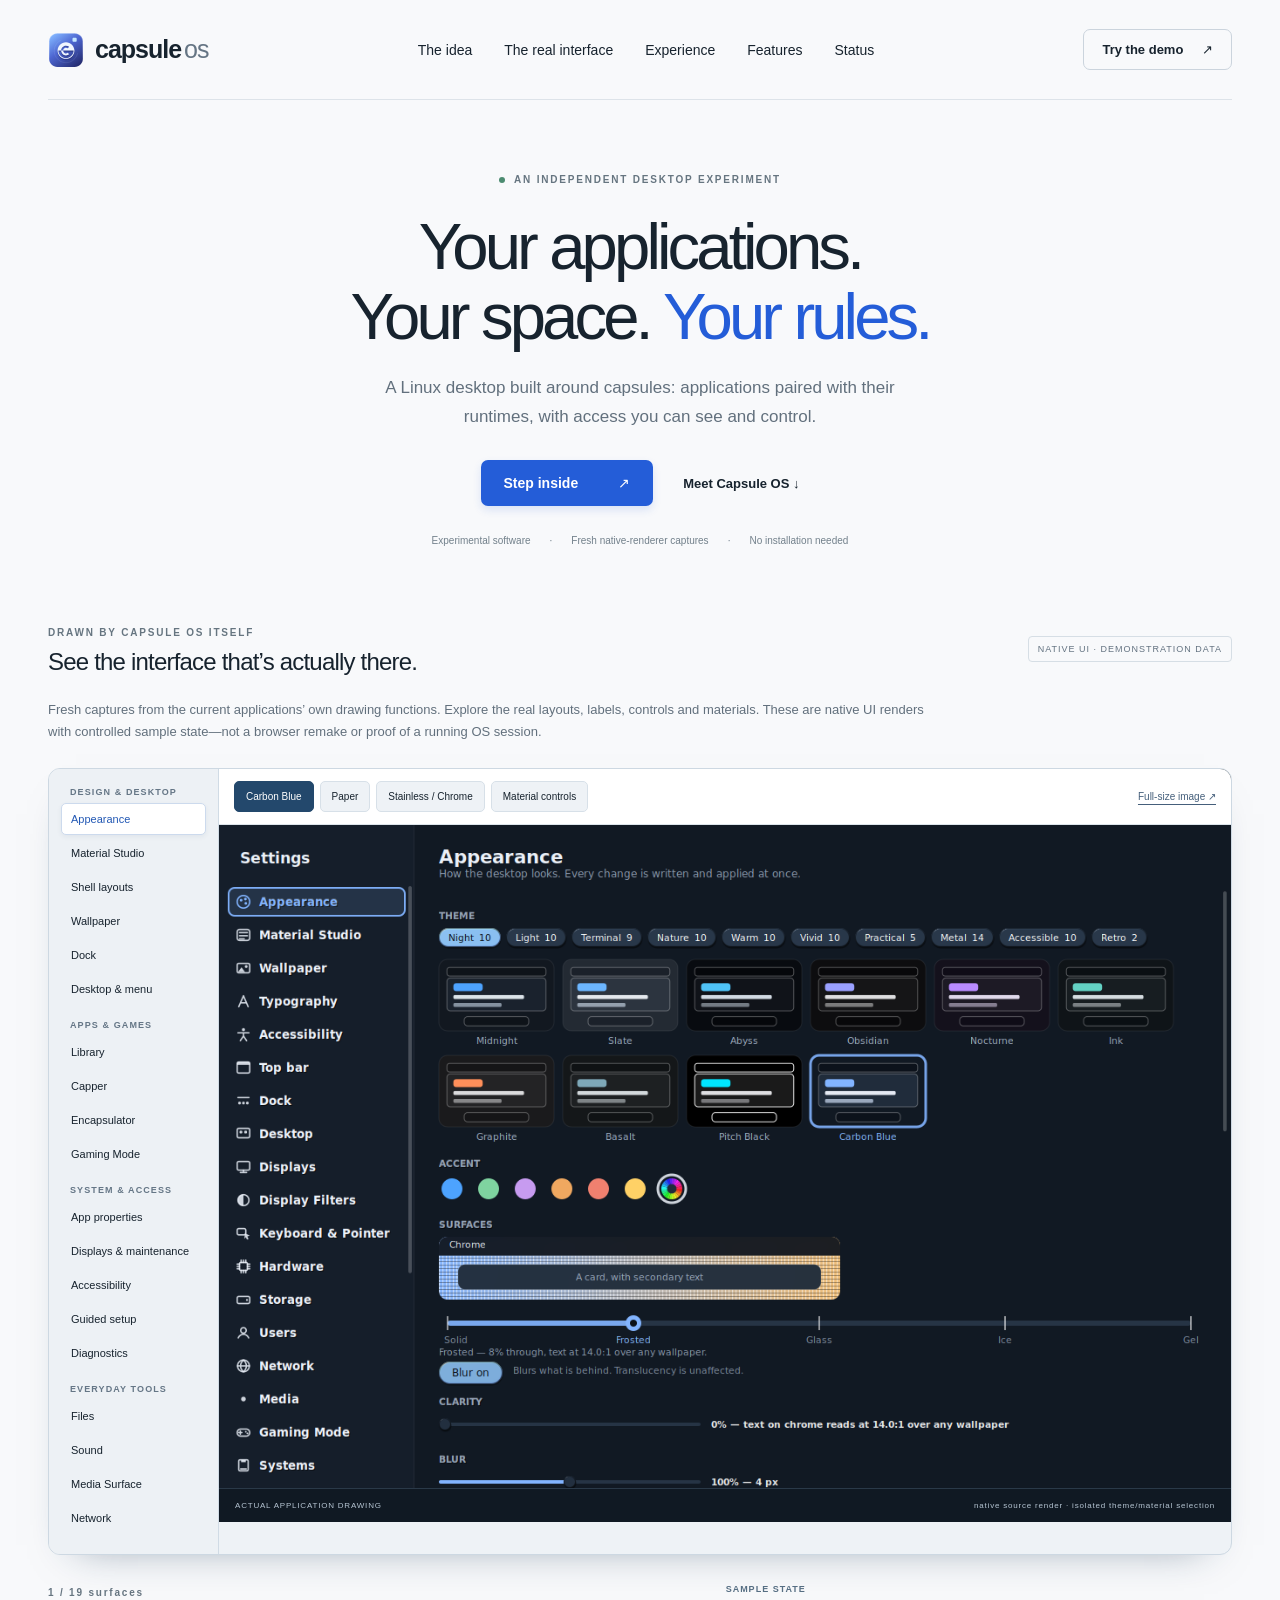
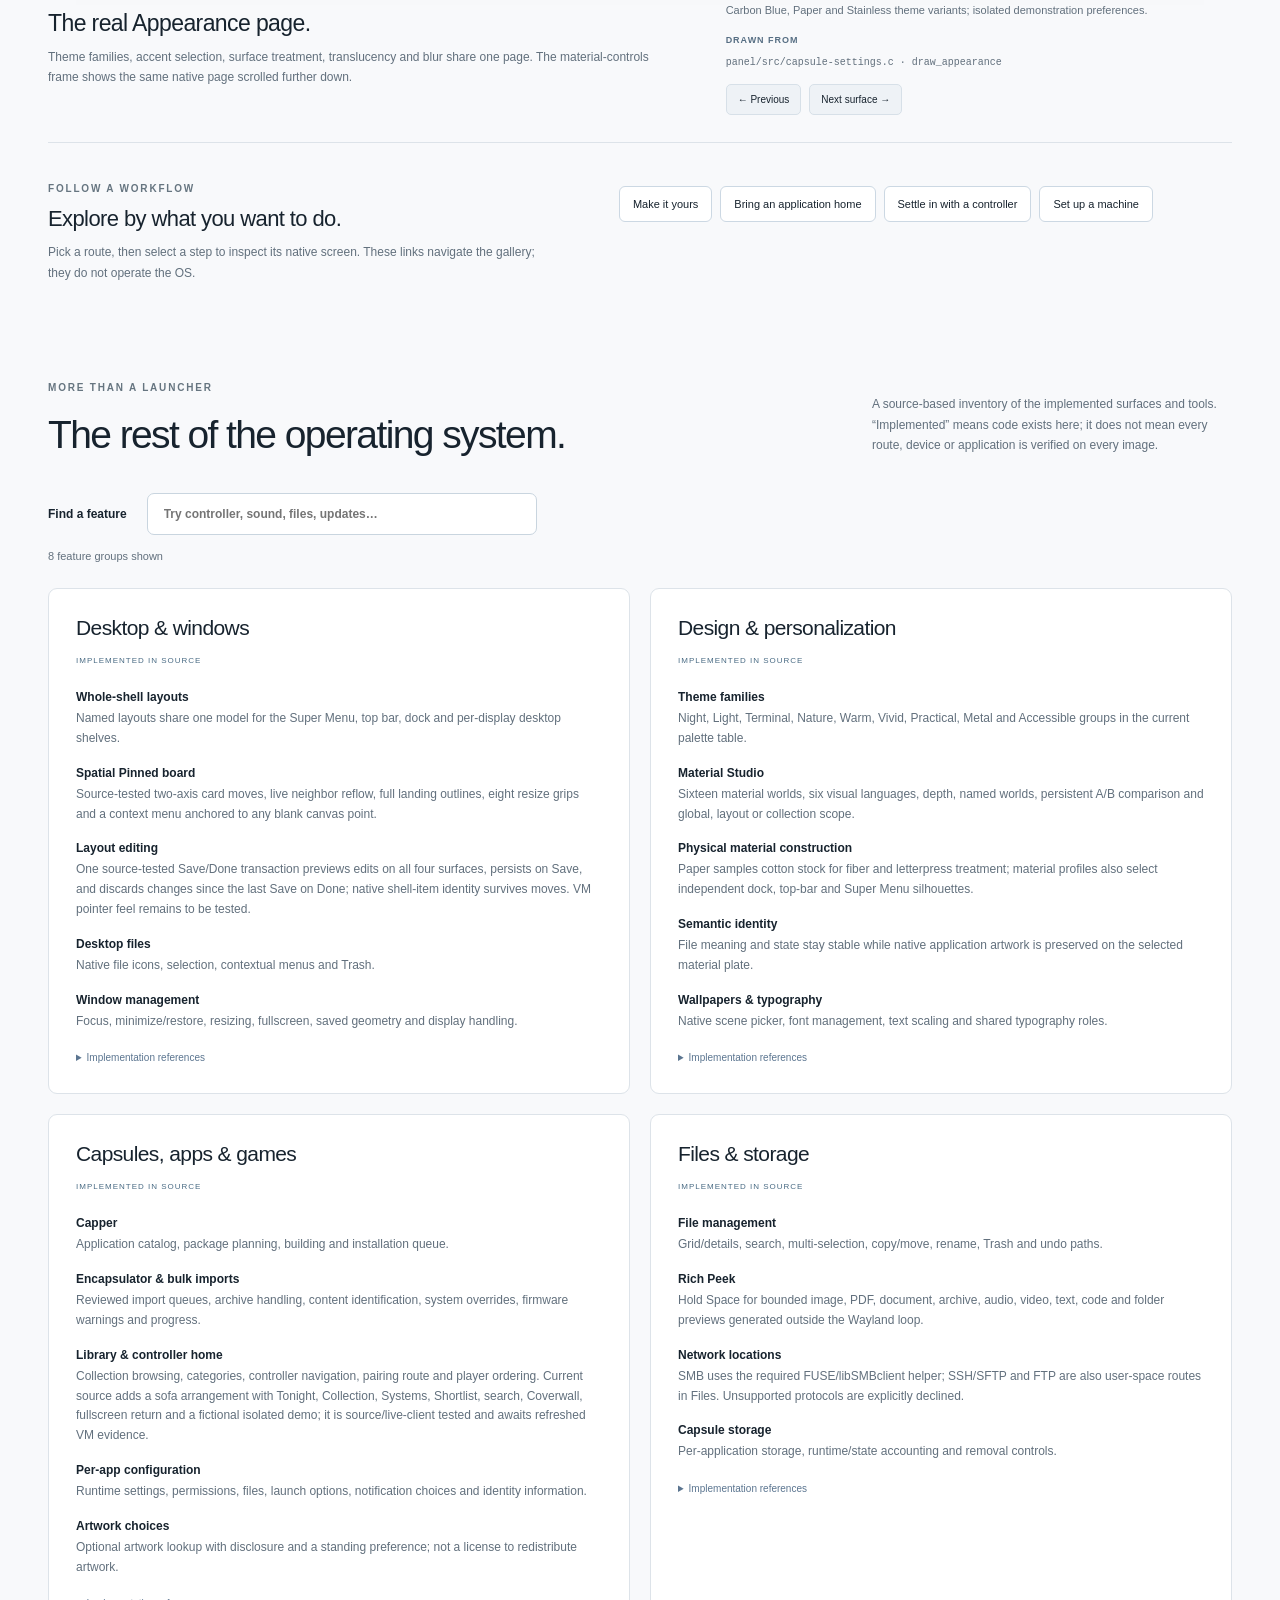
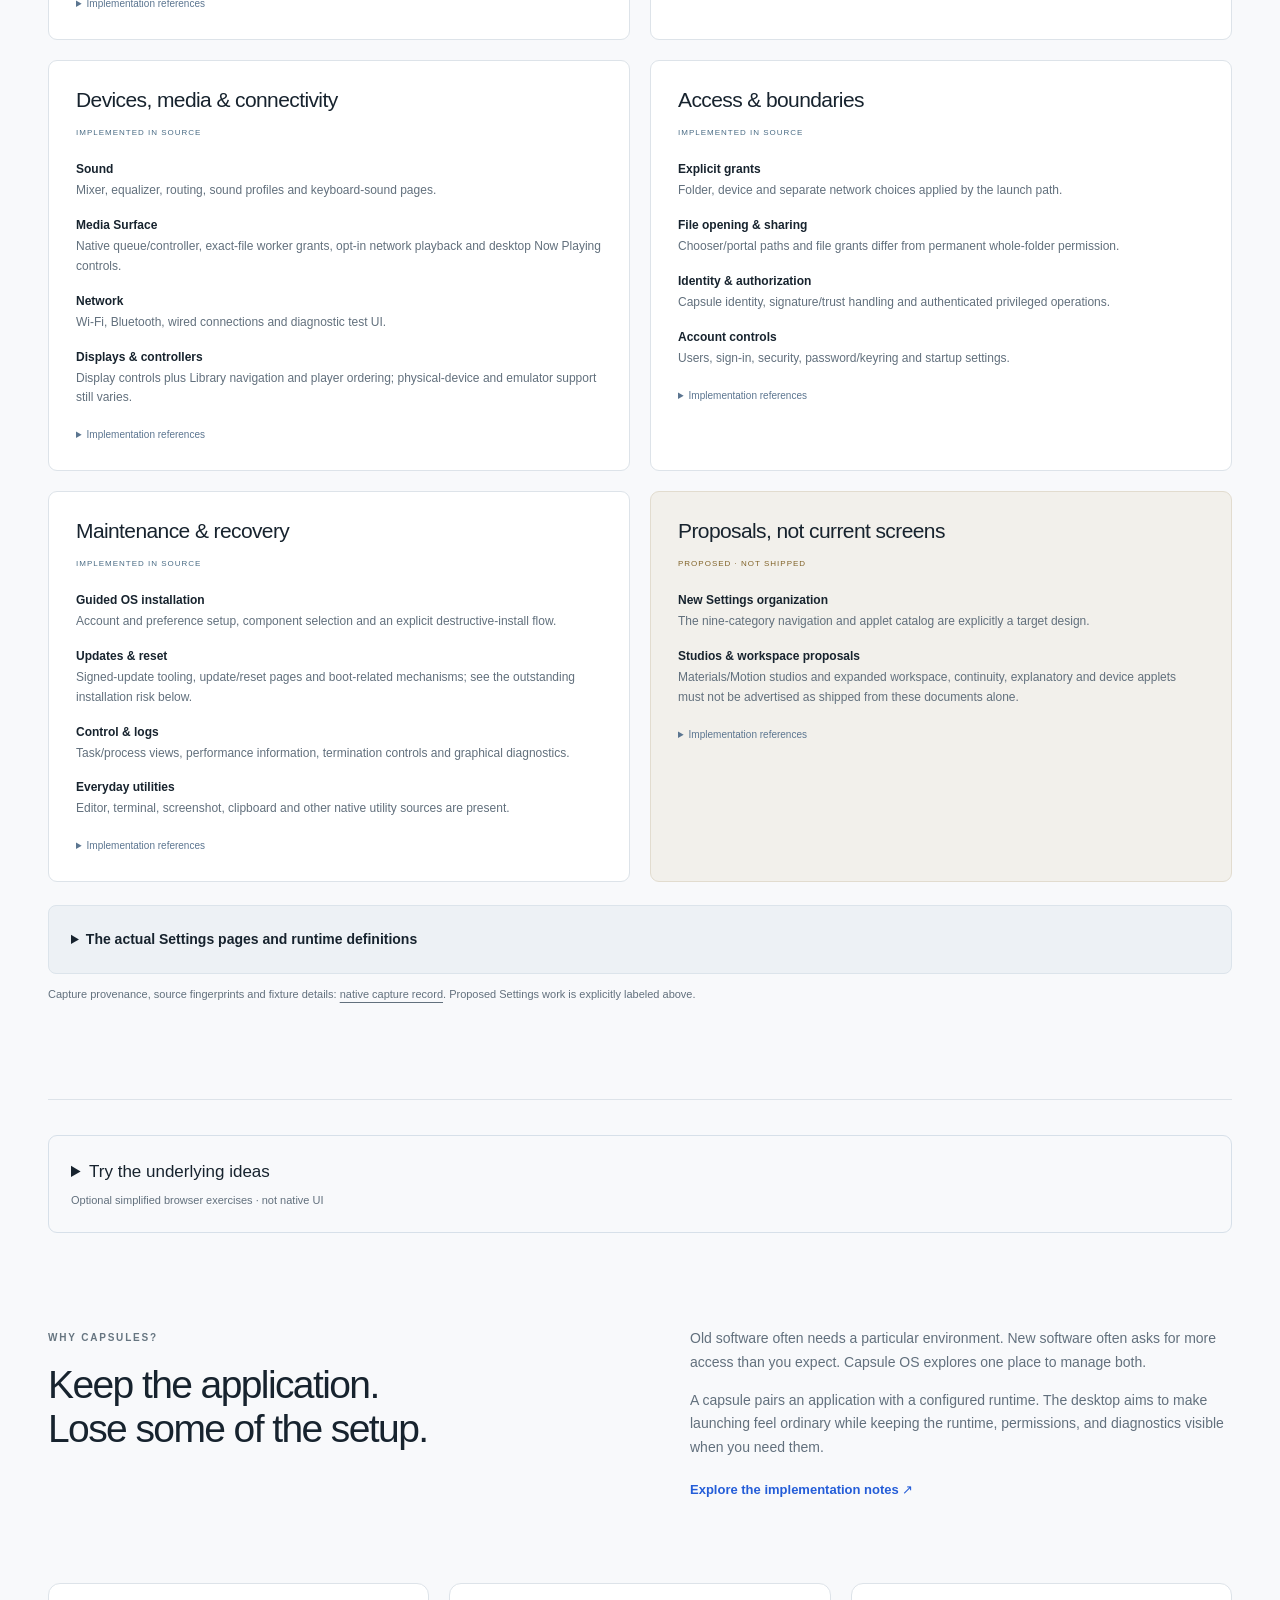
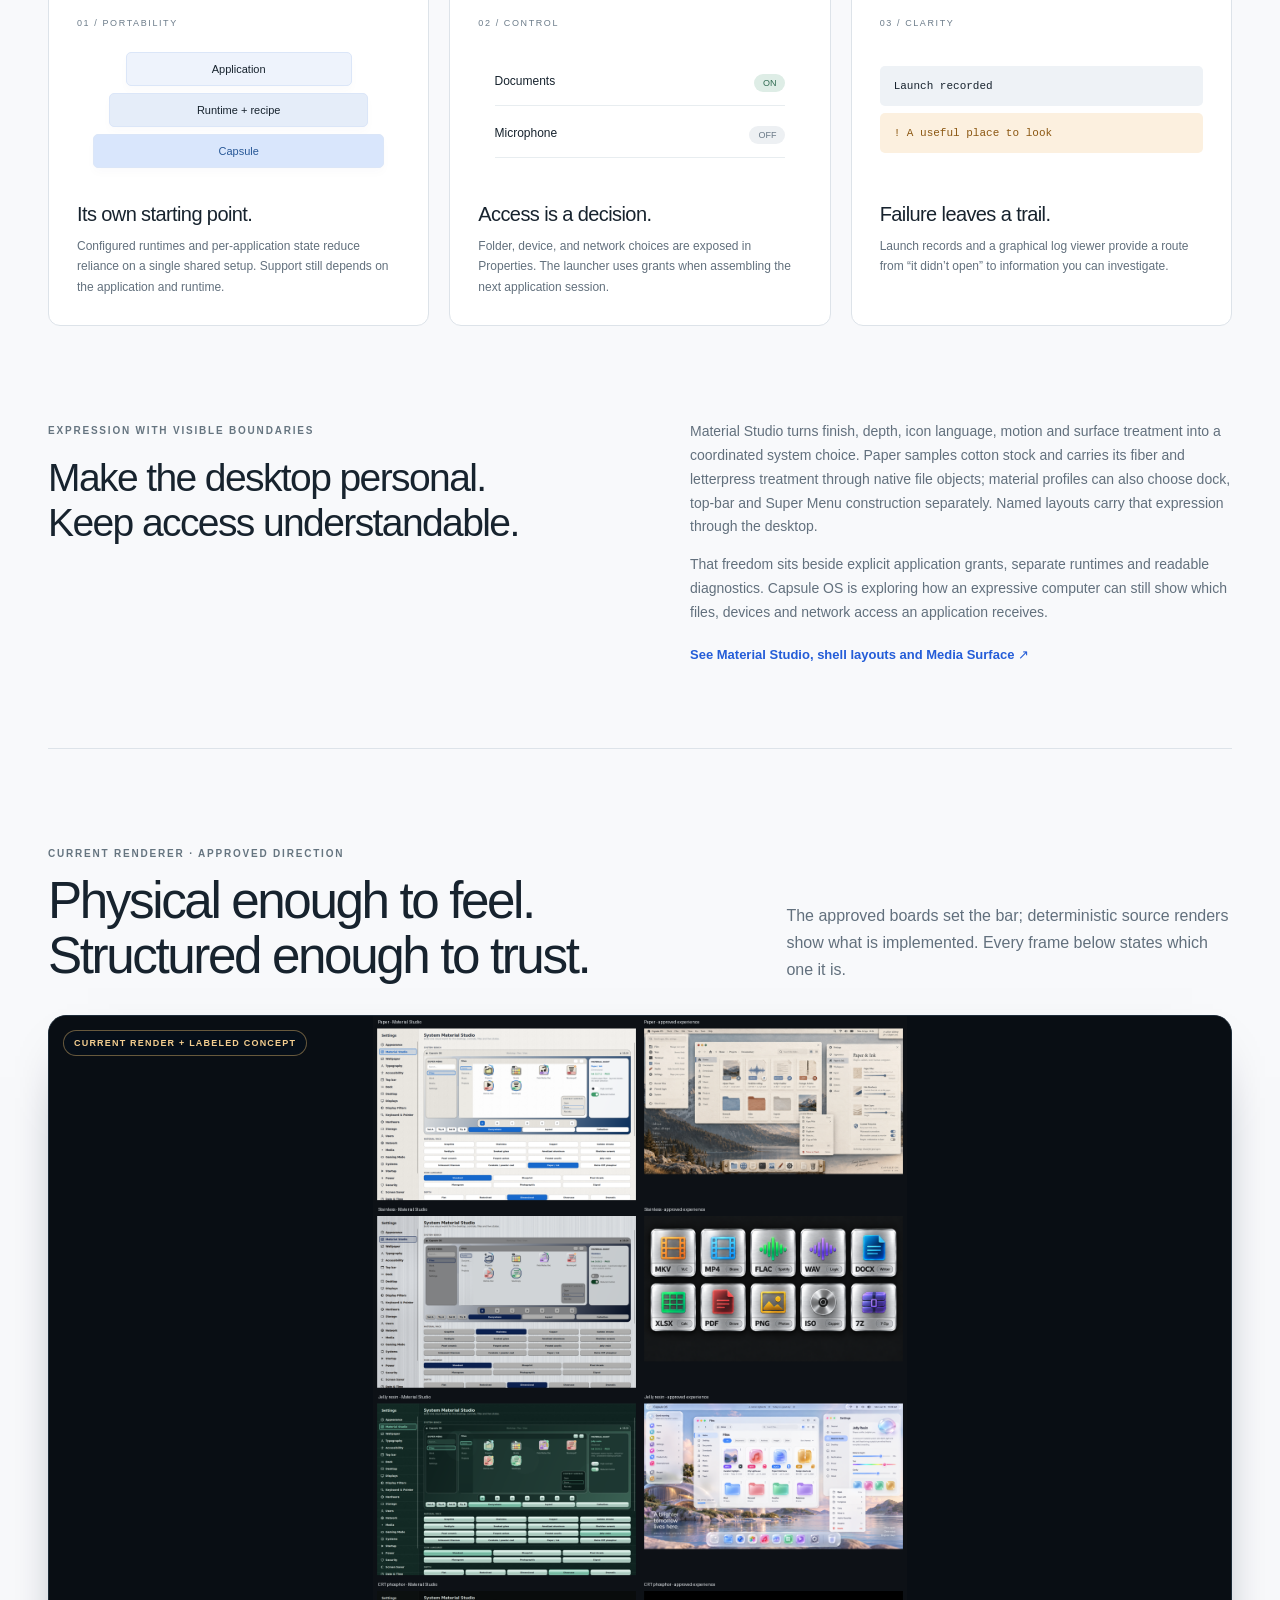
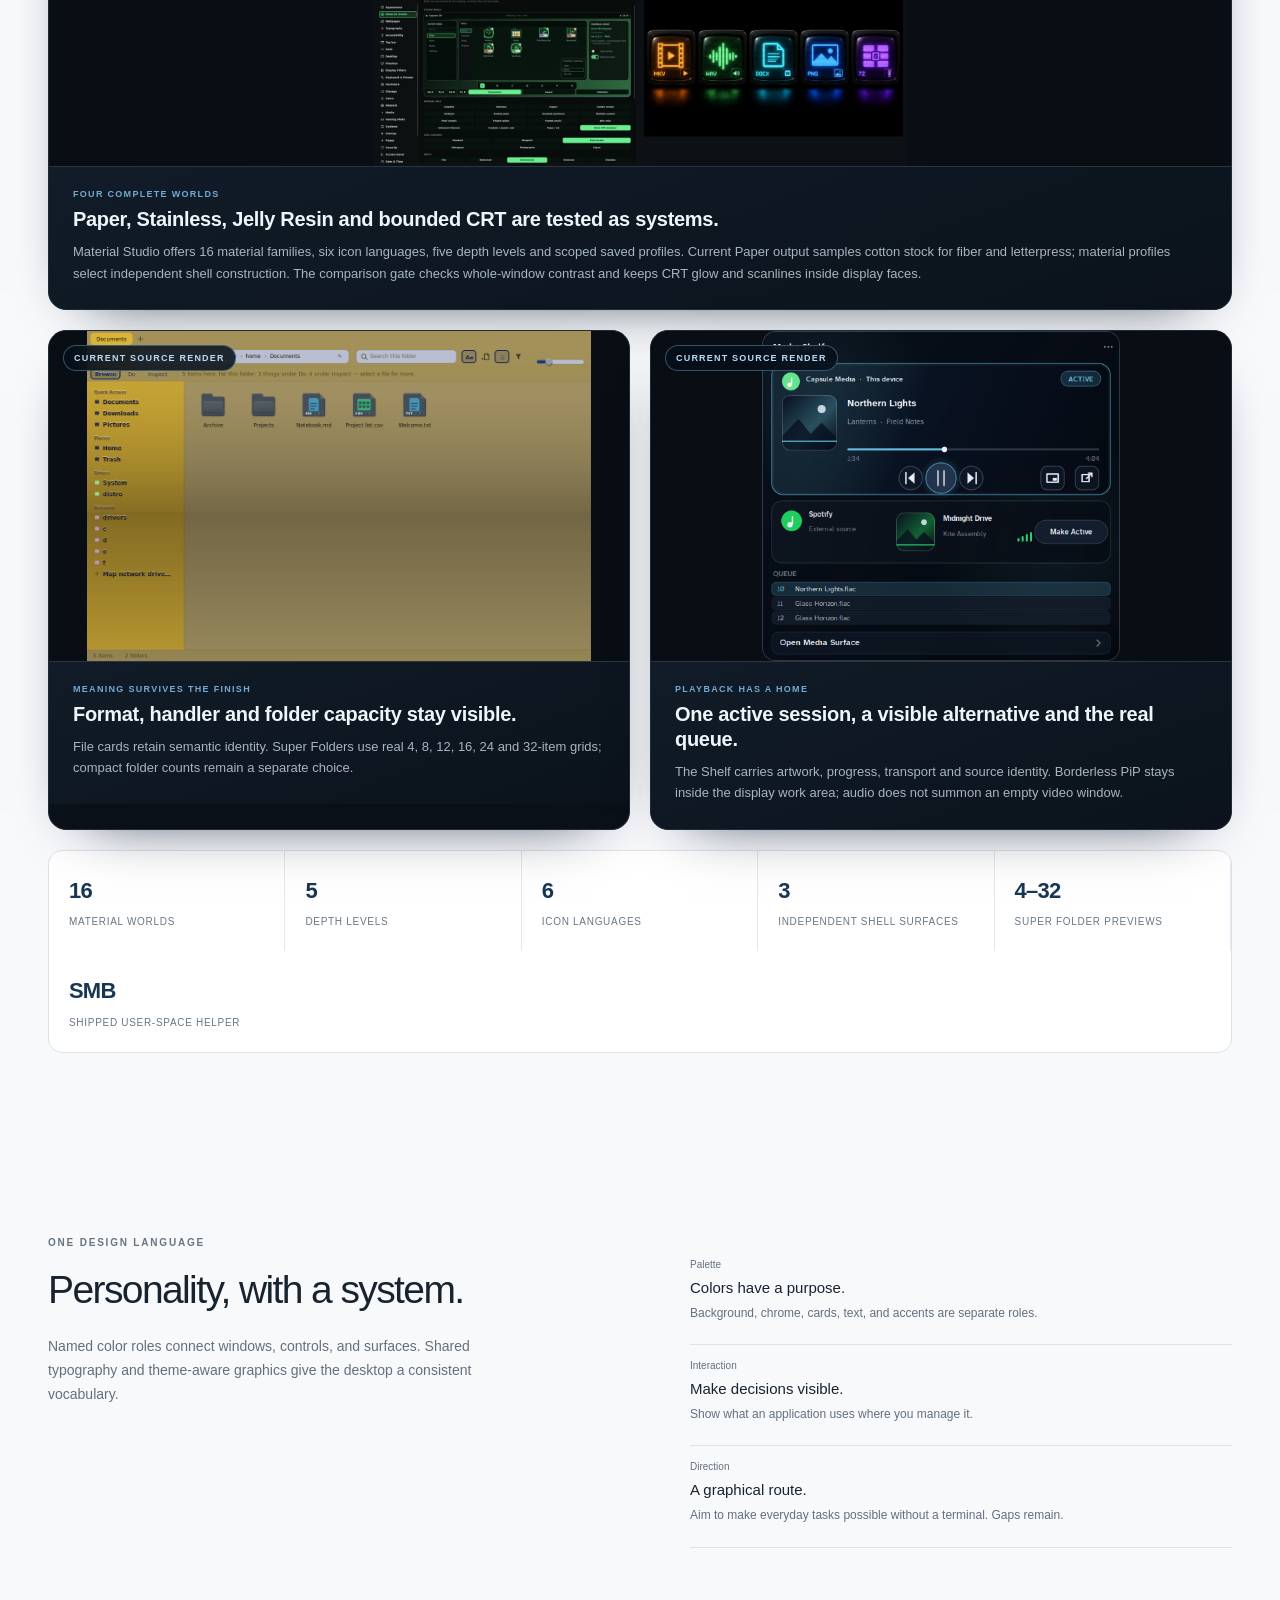
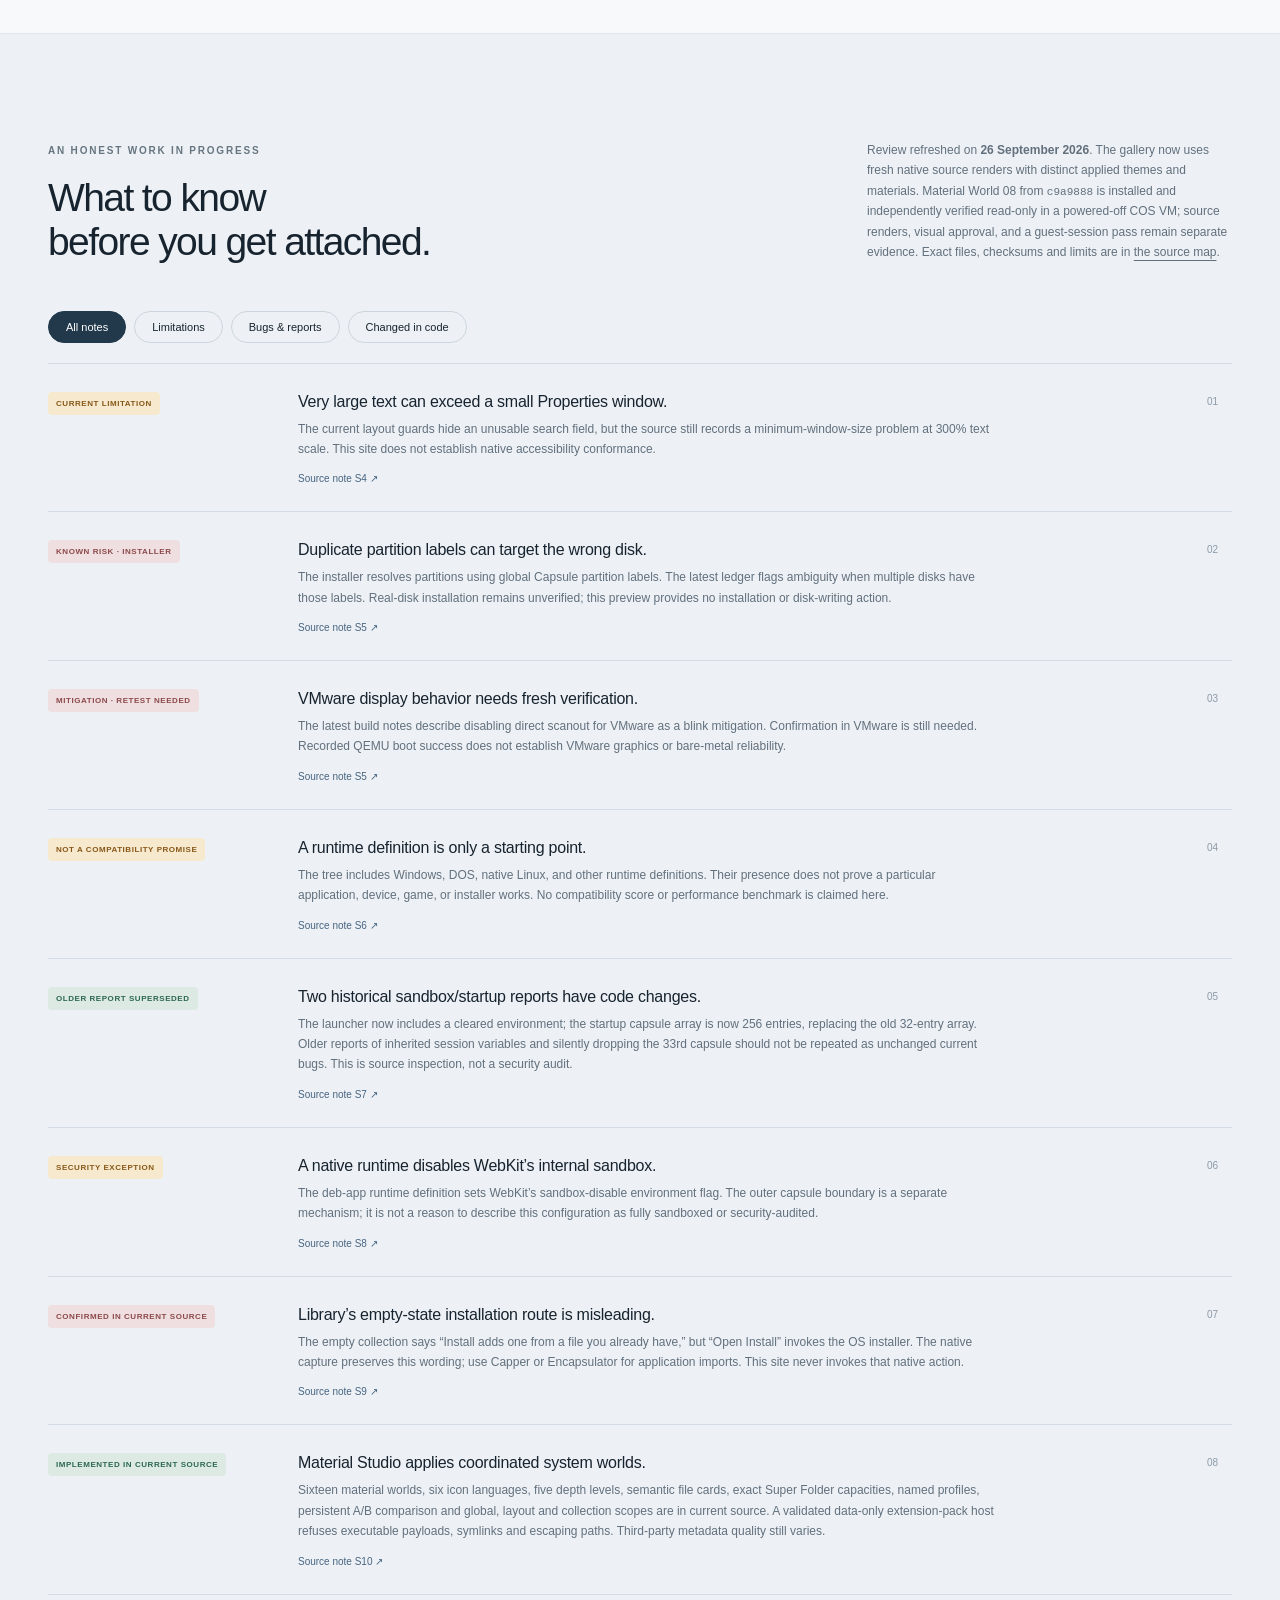
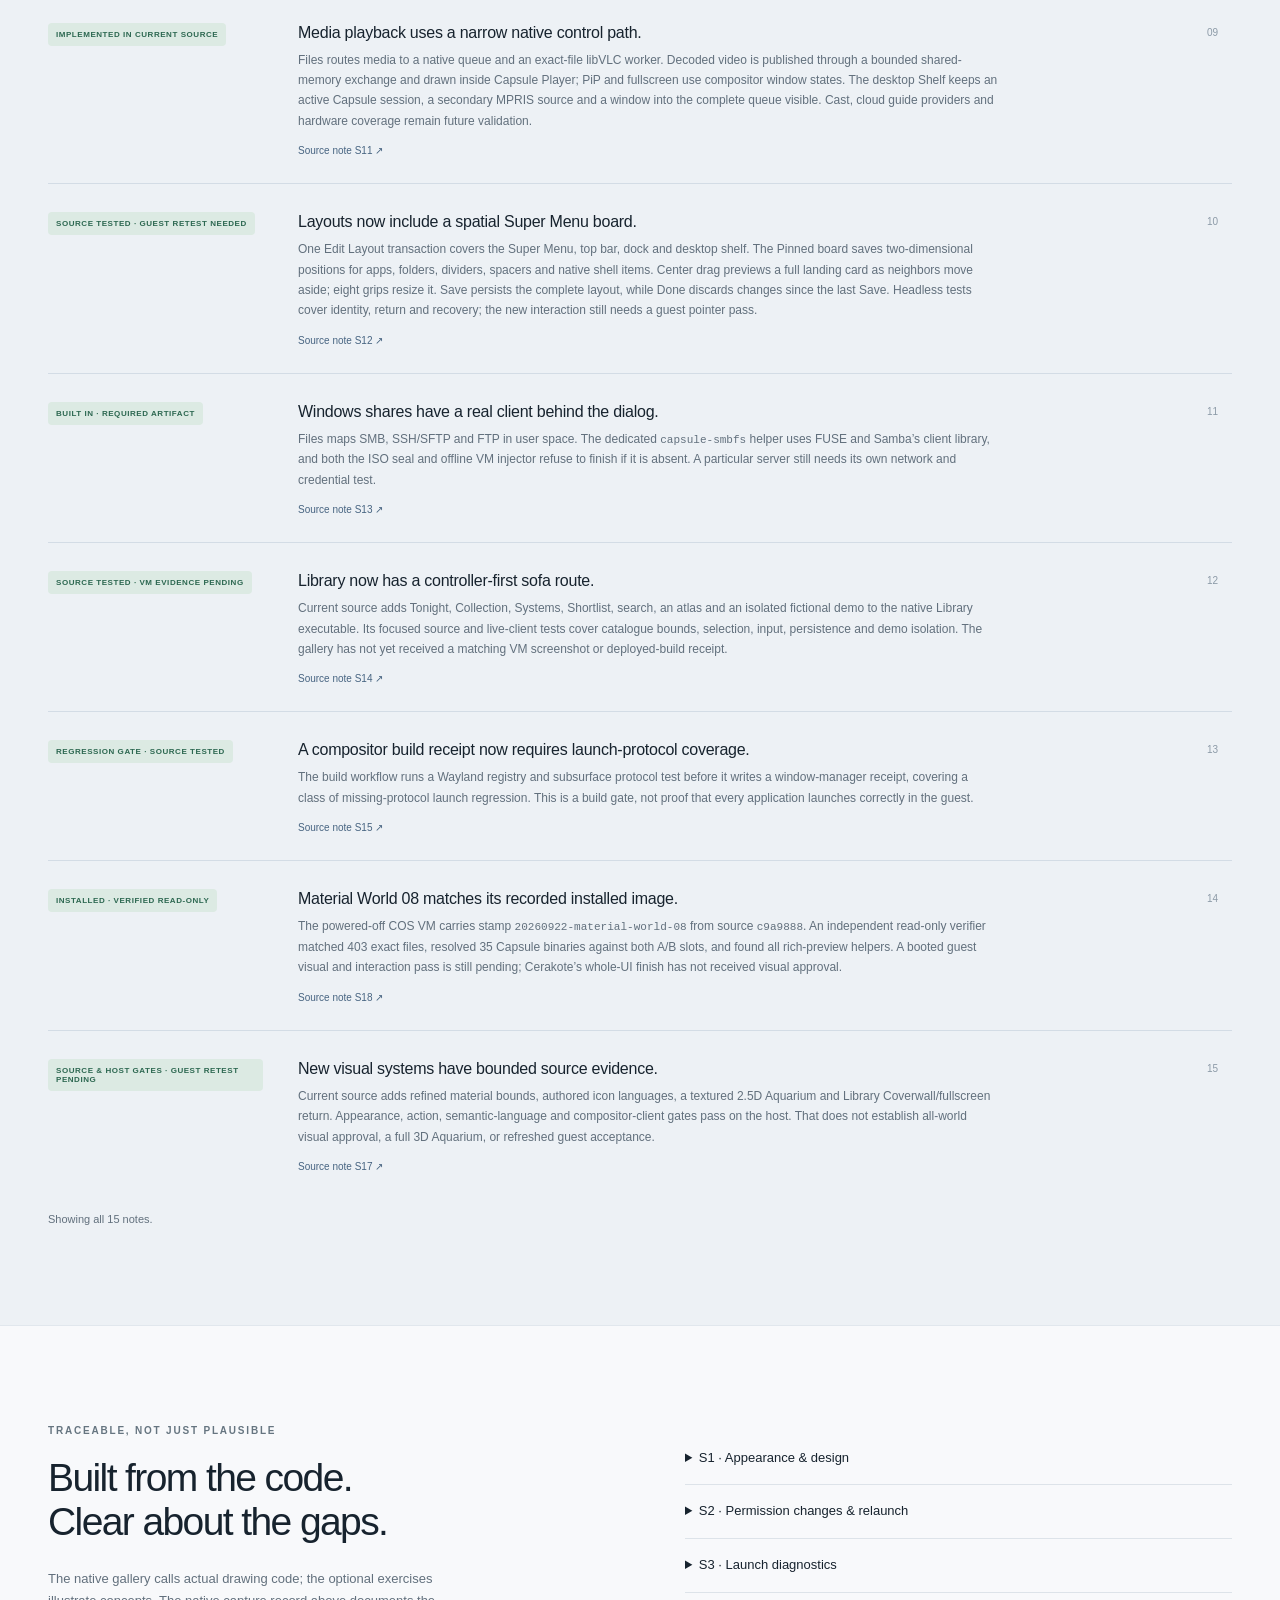
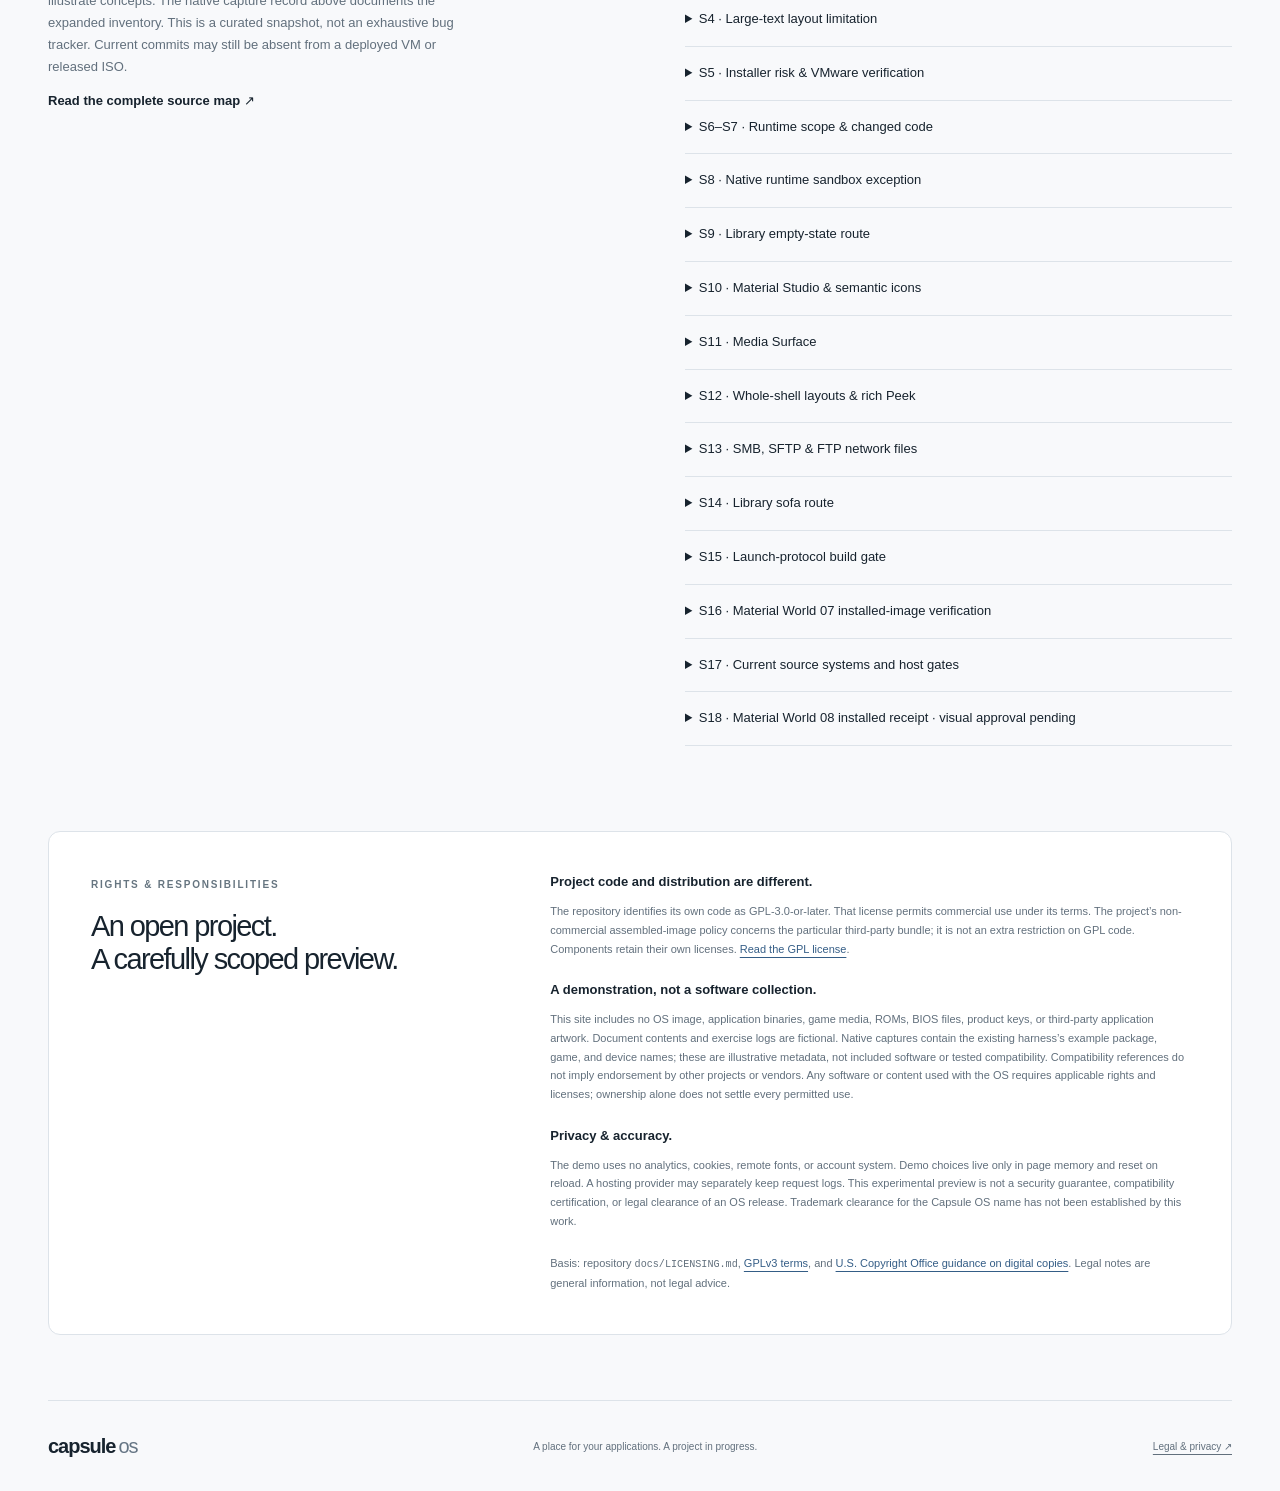
==== commit cfbb5f22: "Refresh gallery with native personalized renders" ====
--- a/index.html
+++ b/index.html
@@ -80,7 +80,7 @@
 </section>
 <section class="design-strip wrap section"><div><span class="eyebrow">ONE DESIGN LANGUAGE</span><h2>Personality, with a system.</h2><p>Named color roles connect windows, controls, and surfaces. Shared typography and theme-aware graphics give the desktop a consistent vocabulary.</p></div><div class="design-notes"><div><span>Palette</span><strong>Colors have a purpose.</strong><p>Background, chrome, cards, text, and accents are separate roles.</p></div><div><span>Interaction</span><strong>Make decisions visible.</strong><p>Show what an application uses where you manage it.</p></div><div><span>Direction</span><strong>A graphical route.</strong><p>Aim to make everyday tasks possible without a terminal. Gaps remain.</p></div></div></section>
 <section class="status-section" id="status"><div class="wrap section">
-  <div class="status-heading"><div><span class="eyebrow">AN HONEST WORK IN PROGRESS</span><h2>What to know<br>before you get attached.</h2></div><p>Review refreshed on <strong>22 September 2026</strong>. Material World 07 from <code>293b4a3</code> is installed and independently verified read-only in a powered-off COS VM; current source renders and a guest-session pass remain separate evidence. Exact files, checksums and limits are in <a href="SOURCES.md">the source map</a>.</p></div>
+  <div class="status-heading"><div><span class="eyebrow">AN HONEST WORK IN PROGRESS</span><h2>What to know<br>before you get attached.</h2></div><p>Review refreshed on <strong>26 September 2026</strong>. The gallery now uses fresh native source renders with distinct applied themes and materials. Material World 08 from <code>c9a9888</code> is installed and independently verified read-only in a powered-off COS VM; source renders, visual approval, and a guest-session pass remain separate evidence. Exact files, checksums and limits are in <a href="SOURCES.md">the source map</a>.</p></div>
   <div class="status-filters" role="group" aria-label="Filter project status"><button aria-pressed="true" data-filter="all">All notes</button><button aria-pressed="false" data-filter="limitation">Limitations</button><button aria-pressed="false" data-filter="bug">Bugs & reports</button><button aria-pressed="false" data-filter="changed">Changed in code</button></div>
   <div id="status-list">
     <article class="status-row" data-kind="limitation"><span class="status-badge amber">CURRENT LIMITATION</span><div><h3>Very large text can exceed a small Properties window.</h3><p>The current layout guards hide an unusable search field, but the source still records a minimum-window-size problem at 300% text scale. This site does not establish native accessibility conformance.</p><a href="#evidence">Source note S4 ↗</a></div><span class="row-number">01</span></article>
@@ -96,7 +96,7 @@
     <article class="status-row" data-kind="changed"><span class="status-badge green">BUILT IN · REQUIRED ARTIFACT</span><div><h3>Windows shares have a real client behind the dialog.</h3><p>Files maps SMB, SSH/SFTP and FTP in user space. The dedicated <code>capsule-smbfs</code> helper uses FUSE and Samba’s client library, and both the ISO seal and offline VM injector refuse to finish if it is absent. A particular server still needs its own network and credential test.</p><a href="#evidence">Source note S13 ↗</a></div><span class="row-number">11</span></article>
     <article class="status-row" data-kind="changed"><span class="status-badge green">SOURCE TESTED · VM EVIDENCE PENDING</span><div><h3>Library now has a controller-first sofa route.</h3><p>Current source adds Tonight, Collection, Systems, Shortlist, search, an atlas and an isolated fictional demo to the native Library executable. Its focused source and live-client tests cover catalogue bounds, selection, input, persistence and demo isolation. The gallery has not yet received a matching VM screenshot or deployed-build receipt.</p><a href="#evidence">Source note S14 ↗</a></div><span class="row-number">12</span></article>
     <article class="status-row" data-kind="changed"><span class="status-badge green">REGRESSION GATE · SOURCE TESTED</span><div><h3>A compositor build receipt now requires launch-protocol coverage.</h3><p>The build workflow runs a Wayland registry and subsurface protocol test before it writes a window-manager receipt, covering a class of missing-protocol launch regression. This is a build gate, not proof that every application launches correctly in the guest.</p><a href="#evidence">Source note S15 ↗</a></div><span class="row-number">13</span></article>
-    <article class="status-row" data-kind="changed"><span class="status-badge green">INSTALLED · VERIFIED READ-ONLY</span><div><h3>Material World 07 matches its recorded installed image.</h3><p>The powered-off COS VM carries stamp <code>20260922-material-world-07</code> from source <code>293b4a3</code>. An independent read-only verifier matched 402 exact hashes, resolved 35 Capsule binaries against both A/B slots, and found all rich-preview helpers. A booted guest visual and interaction pass is still pending.</p><a href="#evidence">Source note S16 ↗</a></div><span class="row-number">14</span></article>
+    <article class="status-row" data-kind="changed"><span class="status-badge green">INSTALLED · VERIFIED READ-ONLY</span><div><h3>Material World 08 matches its recorded installed image.</h3><p>The powered-off COS VM carries stamp <code>20260922-material-world-08</code> from source <code>c9a9888</code>. An independent read-only verifier matched 403 exact files, resolved 35 Capsule binaries against both A/B slots, and found all rich-preview helpers. A booted guest visual and interaction pass is still pending; Cerakote’s whole-UI finish has not received visual approval.</p><a href="#evidence">Source note S18 ↗</a></div><span class="row-number">14</span></article>
     <article class="status-row" data-kind="changed"><span class="status-badge green">SOURCE & HOST GATES · GUEST RETEST PENDING</span><div><h3>New visual systems have bounded source evidence.</h3><p>Current source adds refined material bounds, authored icon languages, a textured 2.5D Aquarium and Library Coverwall/fullscreen return. Appearance, action, semantic-language and compositor-client gates pass on the host. That does not establish all-world visual approval, a full 3D Aquarium, or refreshed guest acceptance.</p><a href="#evidence">Source note S17 ↗</a></div><span class="row-number">15</span></article>
   </div><p id="filter-result" class="small" aria-live="polite">Showing all 15 notes.</p>
 </div></section>
@@ -117,6 +117,7 @@
   <details><summary>S15 · Launch-protocol build gate</summary><p>Commit <code>eaaab20</code> runs <code>tools/wayland-launch-protocol-test.py</code> before a compositor receipt is issued. It verifies required Wayland registries and a subsurface path in the build result. This narrows a launch-regression class; it does not certify every guest application launch.</p></details>
   <details><summary>S16 · Material World 07 installed-image verification</summary><p>Source <code>293b4a3</code> was installed under stamp <code>20260922-material-world-07</code>. A separate read-only verifier matched 402 exact installed hashes, resolved 35 Capsule ELFs through both A/B slots and found rich-preview helpers present. This proves the recorded offline image state, not a guest visual pass, hardware behavior or application compatibility. The Paper and Jelly gallery images remain source renders.</p></details>
   <details><summary>S17 · Current source systems and host gates</summary><p>Current source adds refined material bounds, authored icon languages, a textured 2.5D Aquarium and Library Coverwall/fullscreen return. The host gates are source/headless or compositor-client evidence. They do not establish all-world visual approval, a full 3D Aquarium or full tank editor, or refreshed guest interaction acceptance.</p></details>
+  <details><summary>S18 · Material World 08 installed receipt · visual approval pending</summary><p>Source <code>c9a9888</code> was installed under stamp <code>20260922-material-world-08</code>. A read-only verifier matched 403 exact files, both 35-ELF A/B loader closures and the required preview helpers. The added frames are source renders, not guest screenshots. The stylist review gives conditional icon approval only: Cerakote is not approved as a whole-UI coated-metal finish. Guest visual/interaction proof and whole-UI approval remain pending.</p></details>
 </div></section>
 <section class="legal wrap" id="legal"><div class="legal-title"><span class="eyebrow">RIGHTS & RESPONSIBILITIES</span><h2>An open project.<br>A carefully scoped preview.</h2></div><div class="legal-copy"><h3>Project code and distribution are different.</h3><p>The repository identifies its own code as GPL-3.0-or-later. That license permits commercial use under its terms. The project’s non-commercial assembled-image policy concerns the particular third-party bundle; it is not an extra restriction on GPL code. Components retain their own licenses. <a href="LICENSE.txt">Read the GPL license</a>.</p><h3>A demonstration, not a software collection.</h3><p>This site includes no OS image, application binaries, game media, ROMs, BIOS files, product keys, or third-party application artwork. Document contents and exercise logs are fictional. Native captures contain the existing harness’s example package, game, and device names; these are illustrative metadata, not included software or tested compatibility. Compatibility references do not imply endorsement by other projects or vendors. Any software or content used with the OS requires applicable rights and licenses; ownership alone does not settle every permitted use.</p><h3>Privacy & accuracy.</h3><p>The demo uses no analytics, cookies, remote fonts, or account system. Demo choices live only in page memory and reset on reload. A hosting provider may separately keep request logs. This experimental preview is not a security guarantee, compatibility certification, or legal clearance of an OS release. Trademark clearance for the Capsule OS name has not been established by this work.</p><p class="small">Basis: repository <code>docs/LICENSING.md</code>, <a href="https://www.gnu.org/licenses/gpl-3.0.html">GPLv3 terms</a>, and <a href="https://www.copyright.gov/help/faq/faq-digital.html">U.S. Copyright Office guidance on digital copies</a>. Legal notes are general information, not legal advice.</p></div></section>
 </main>
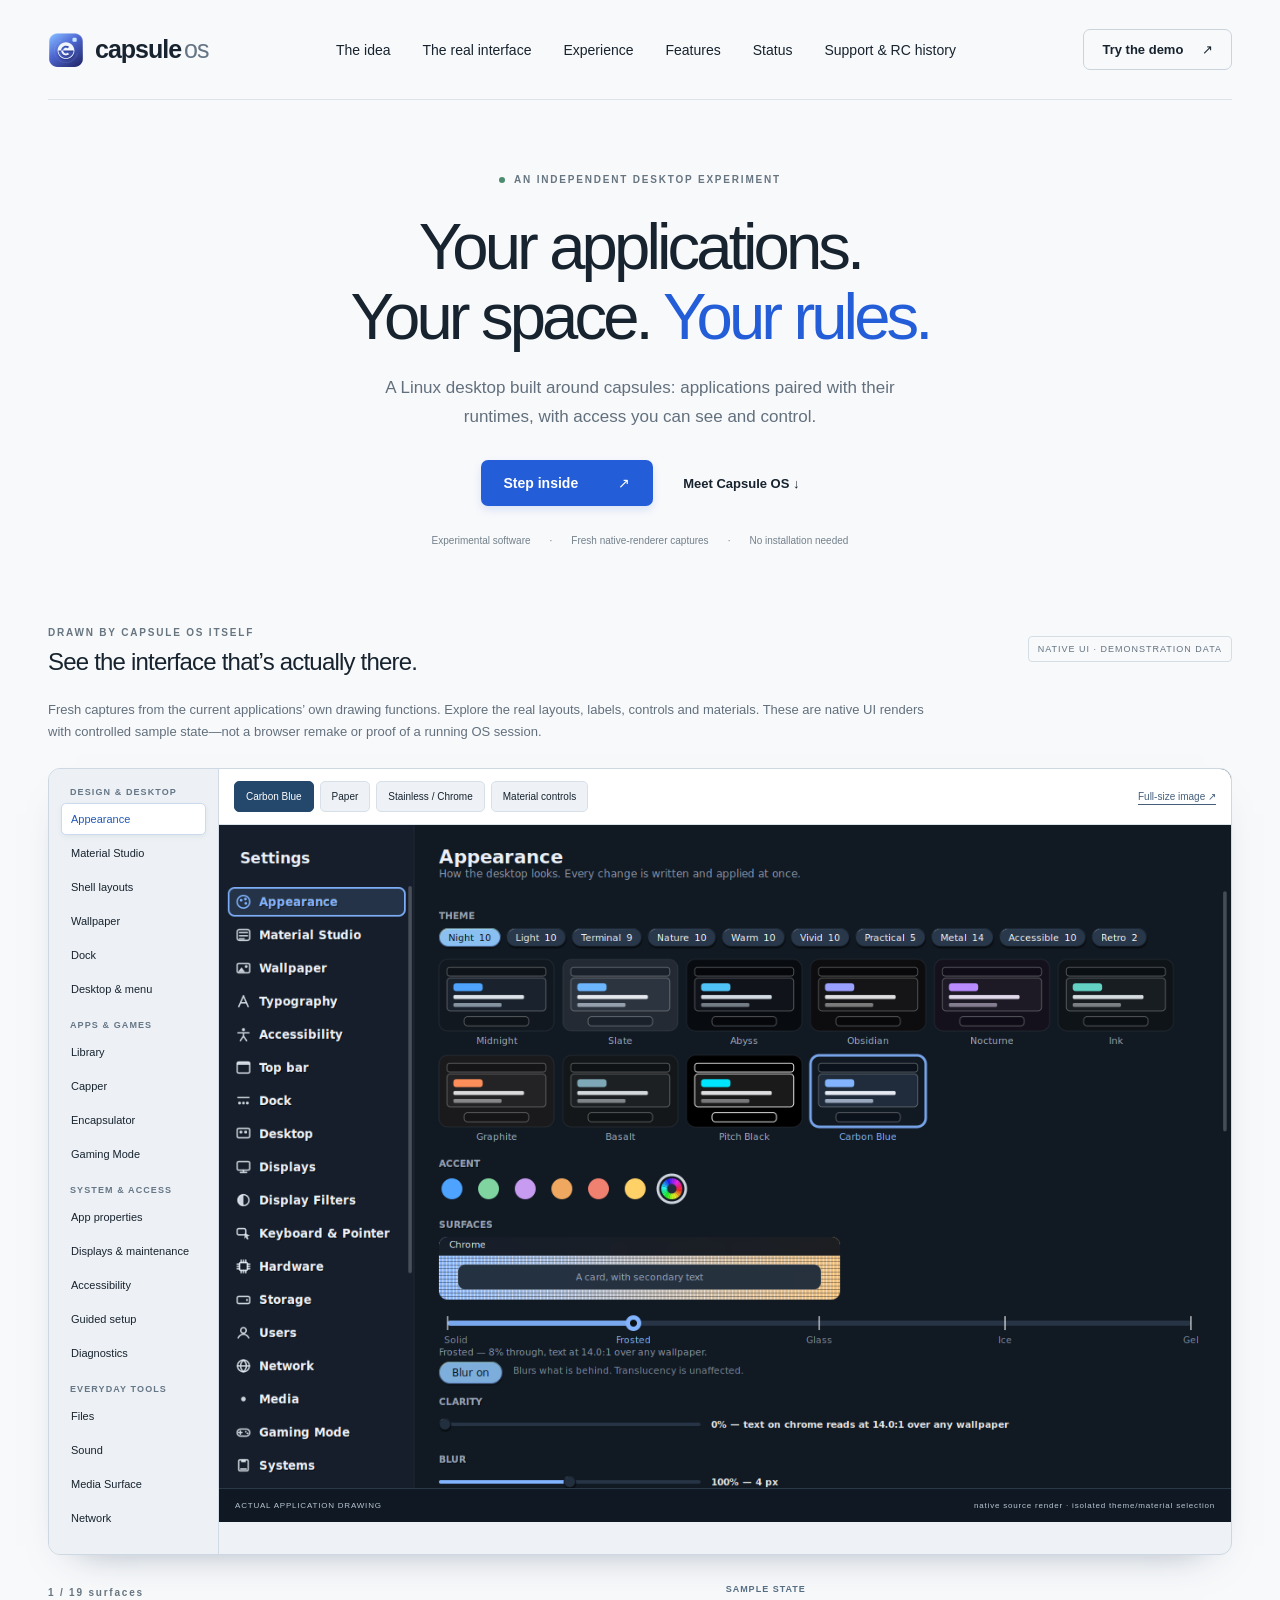
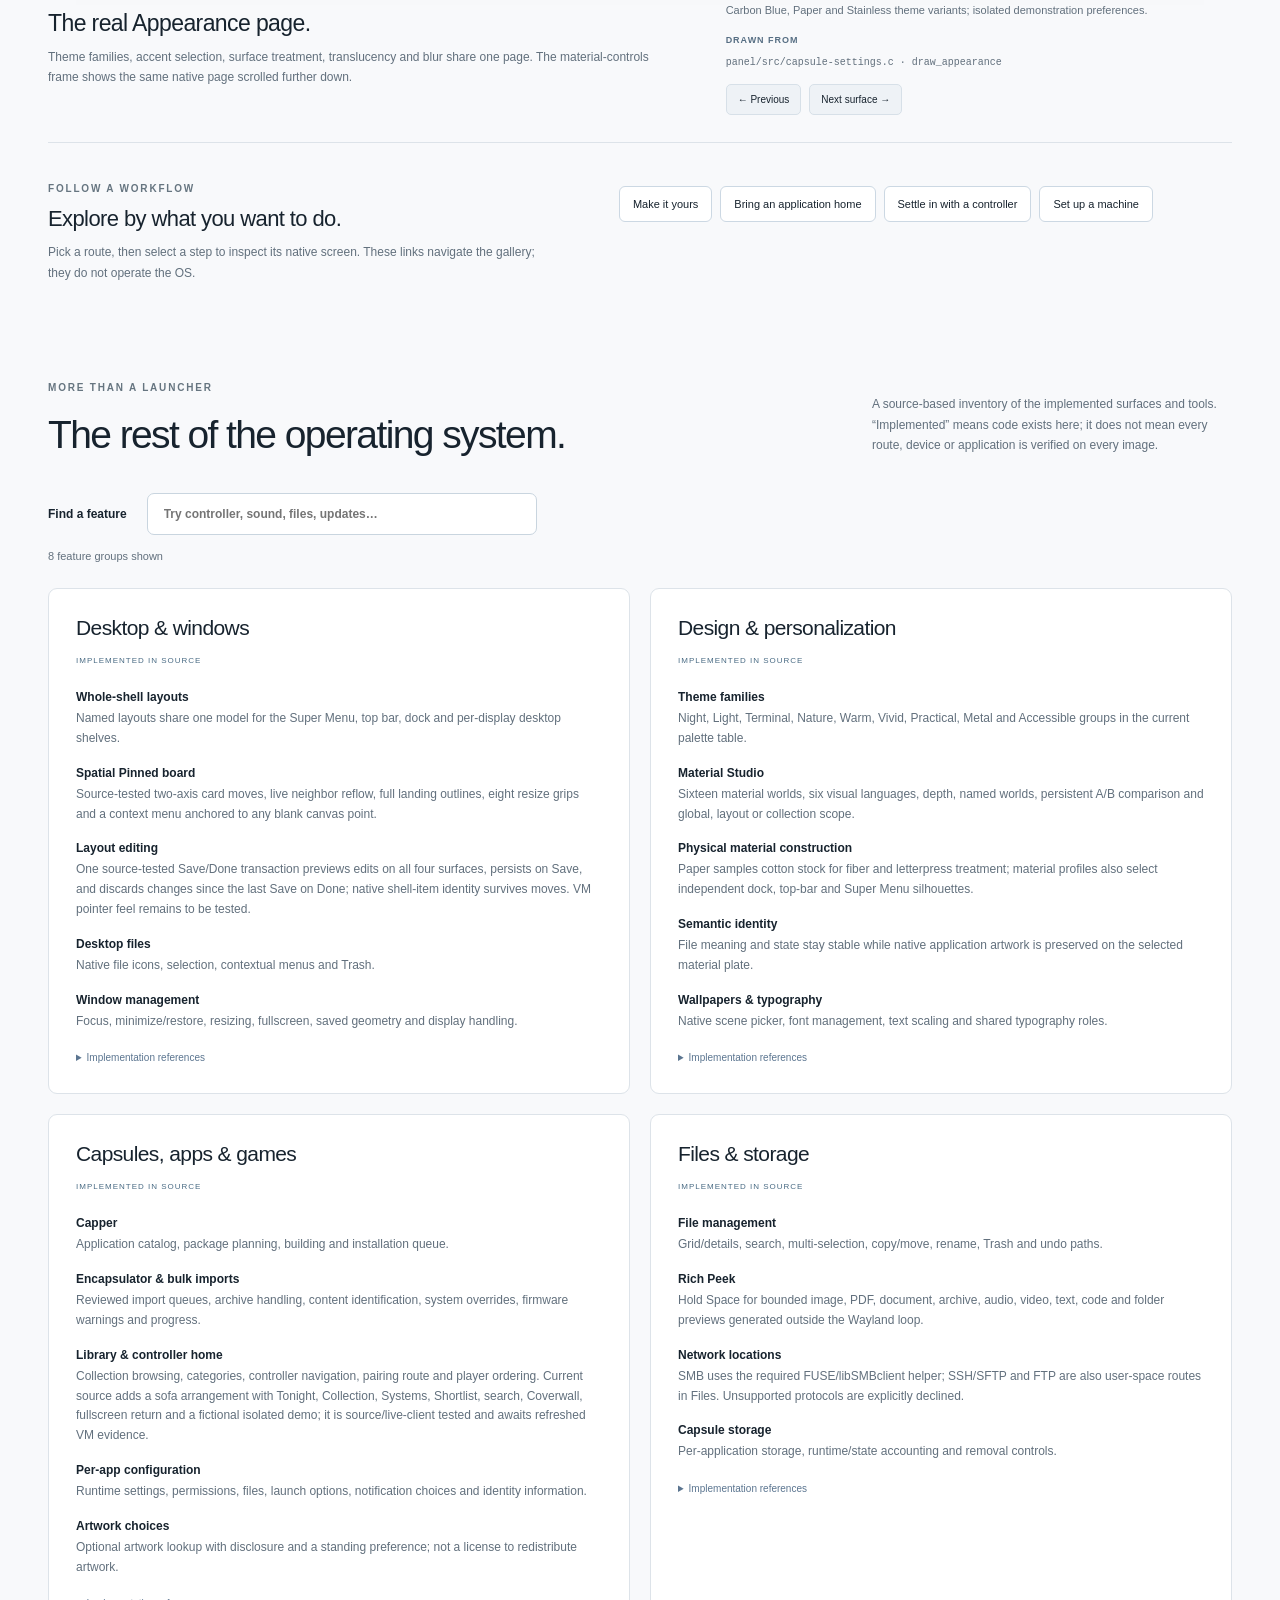
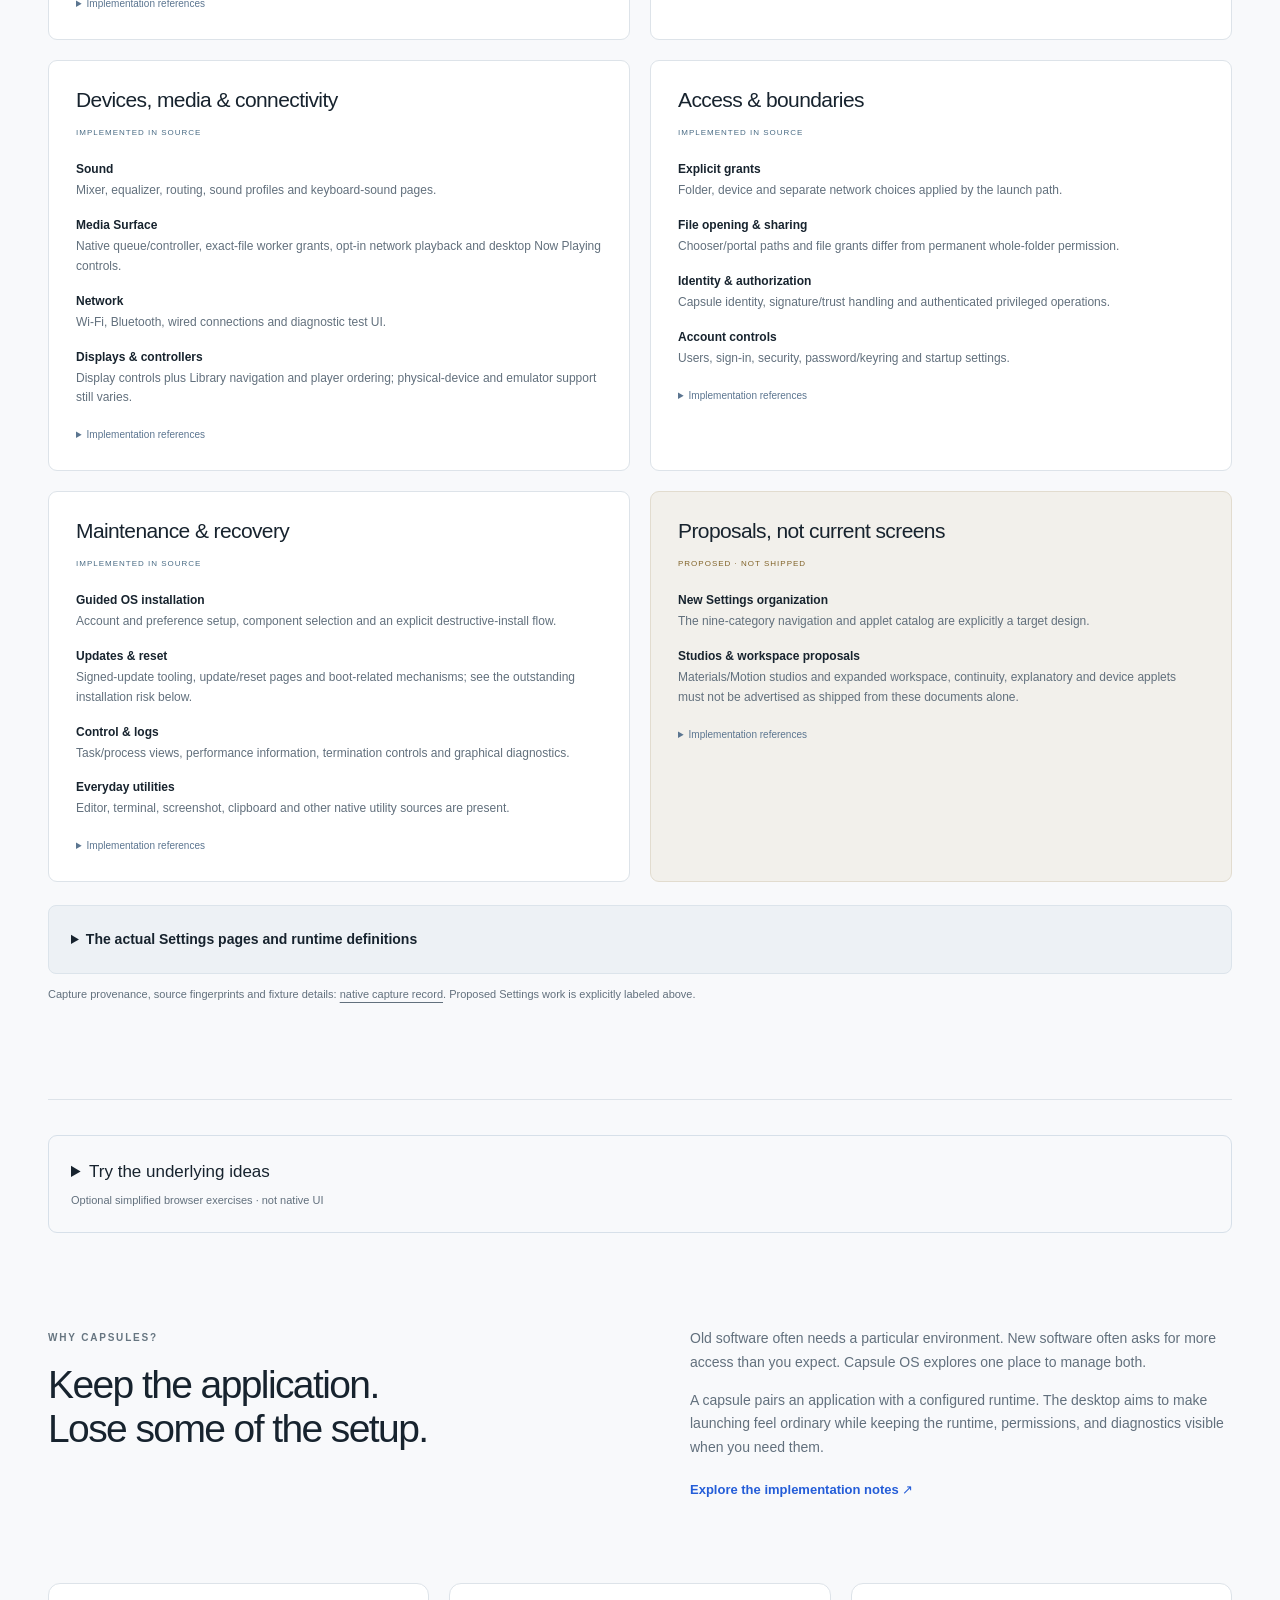
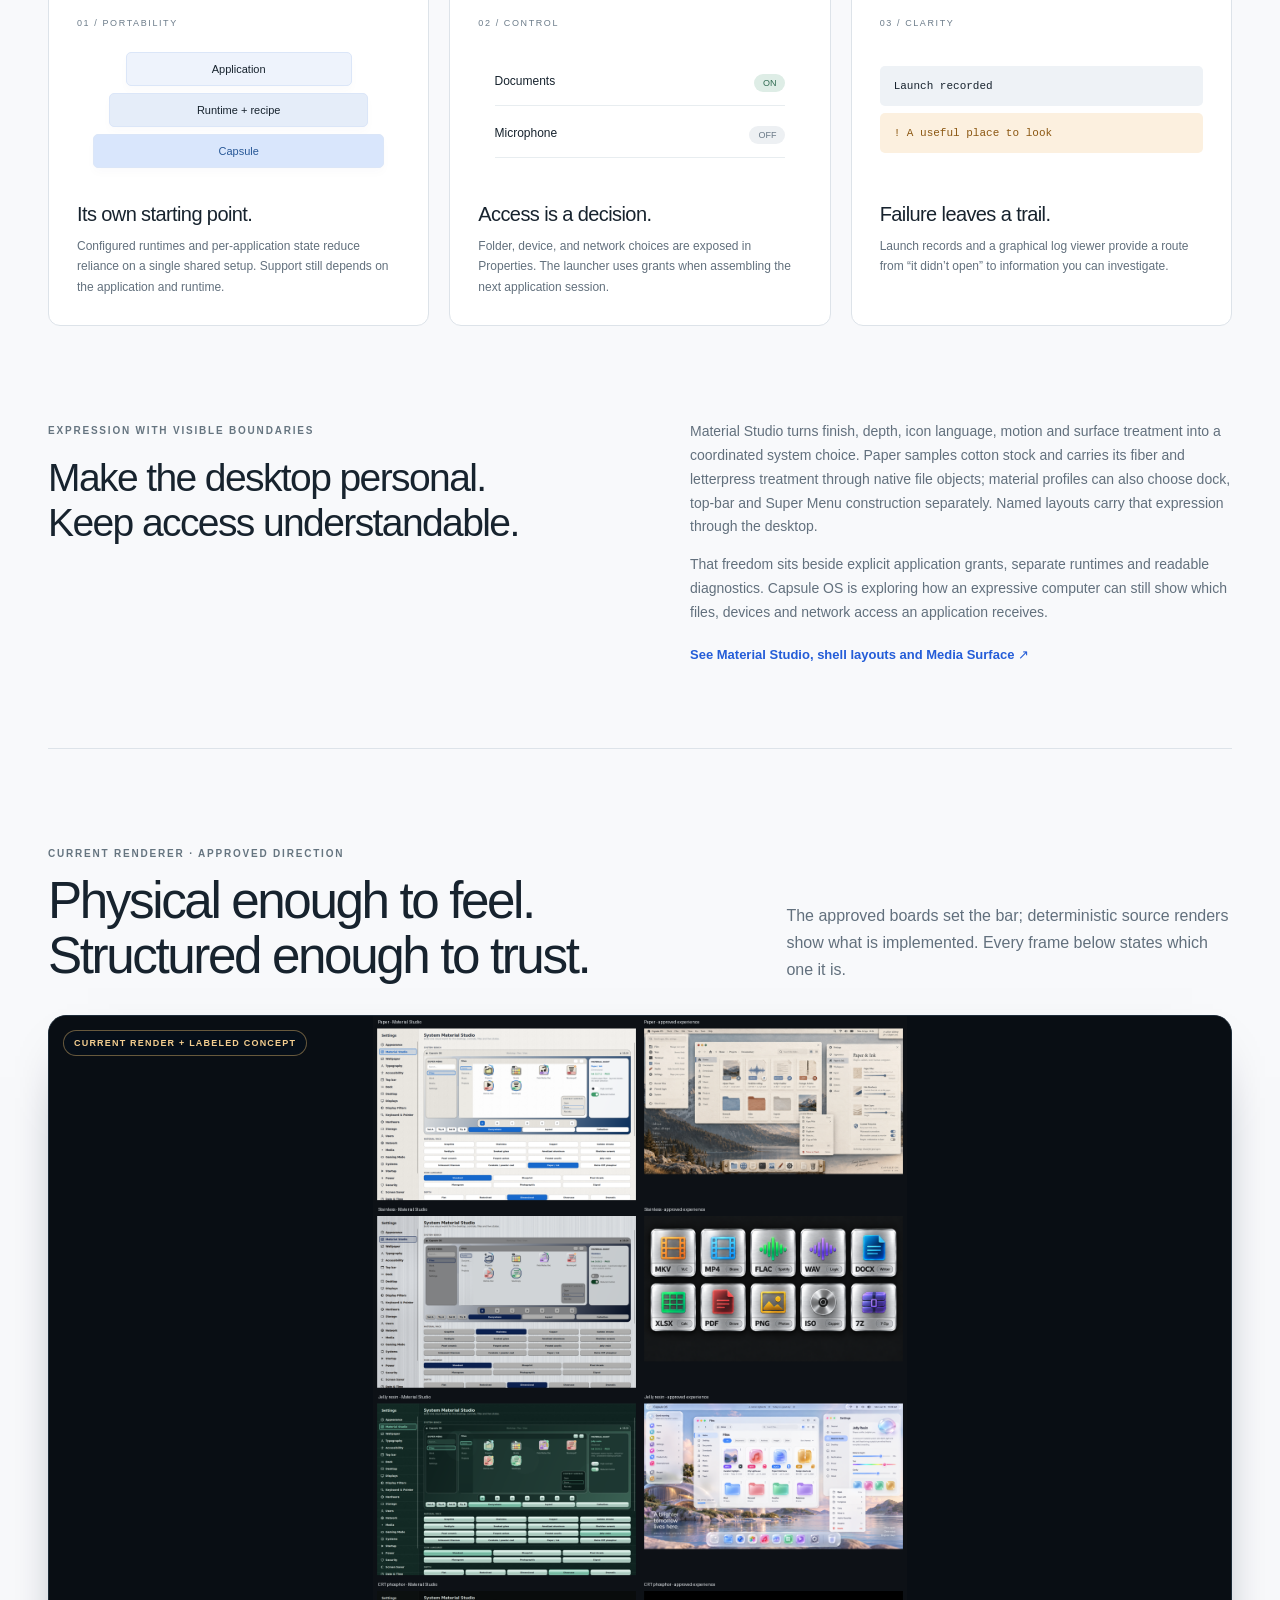
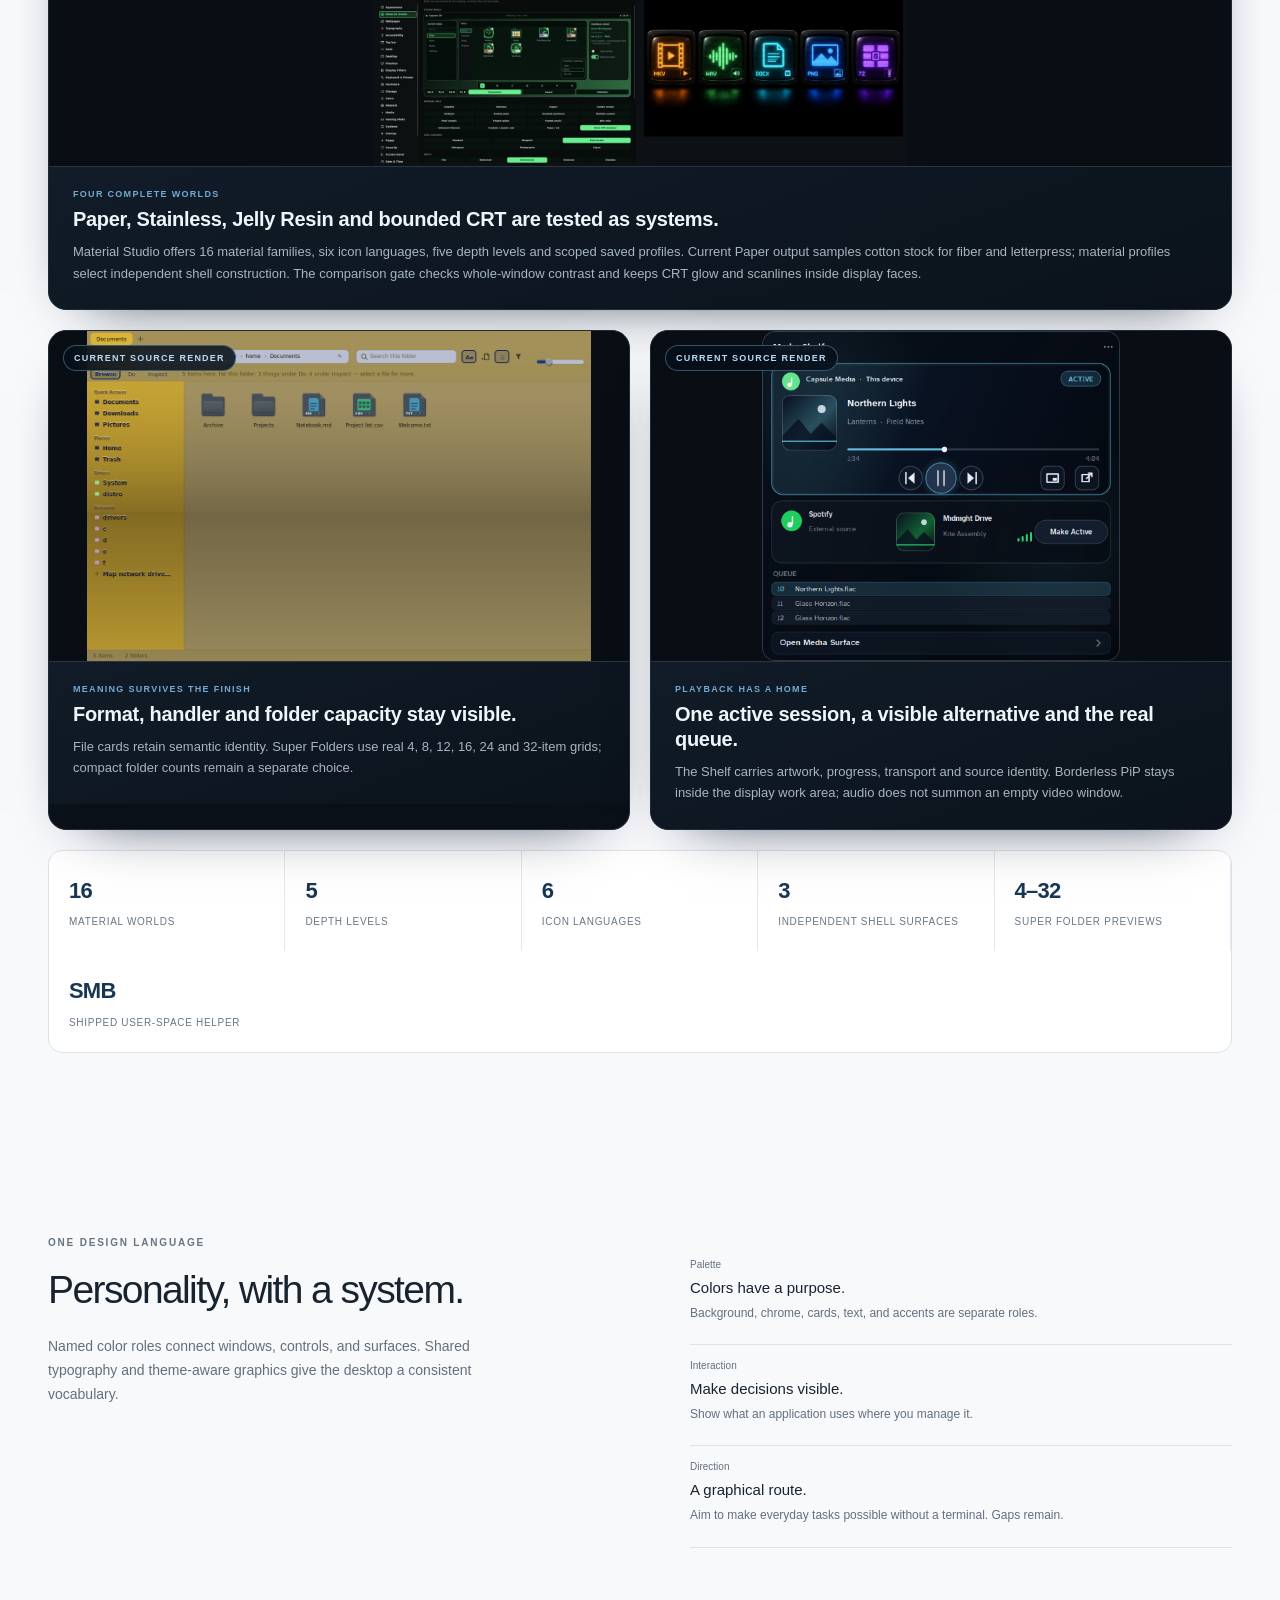
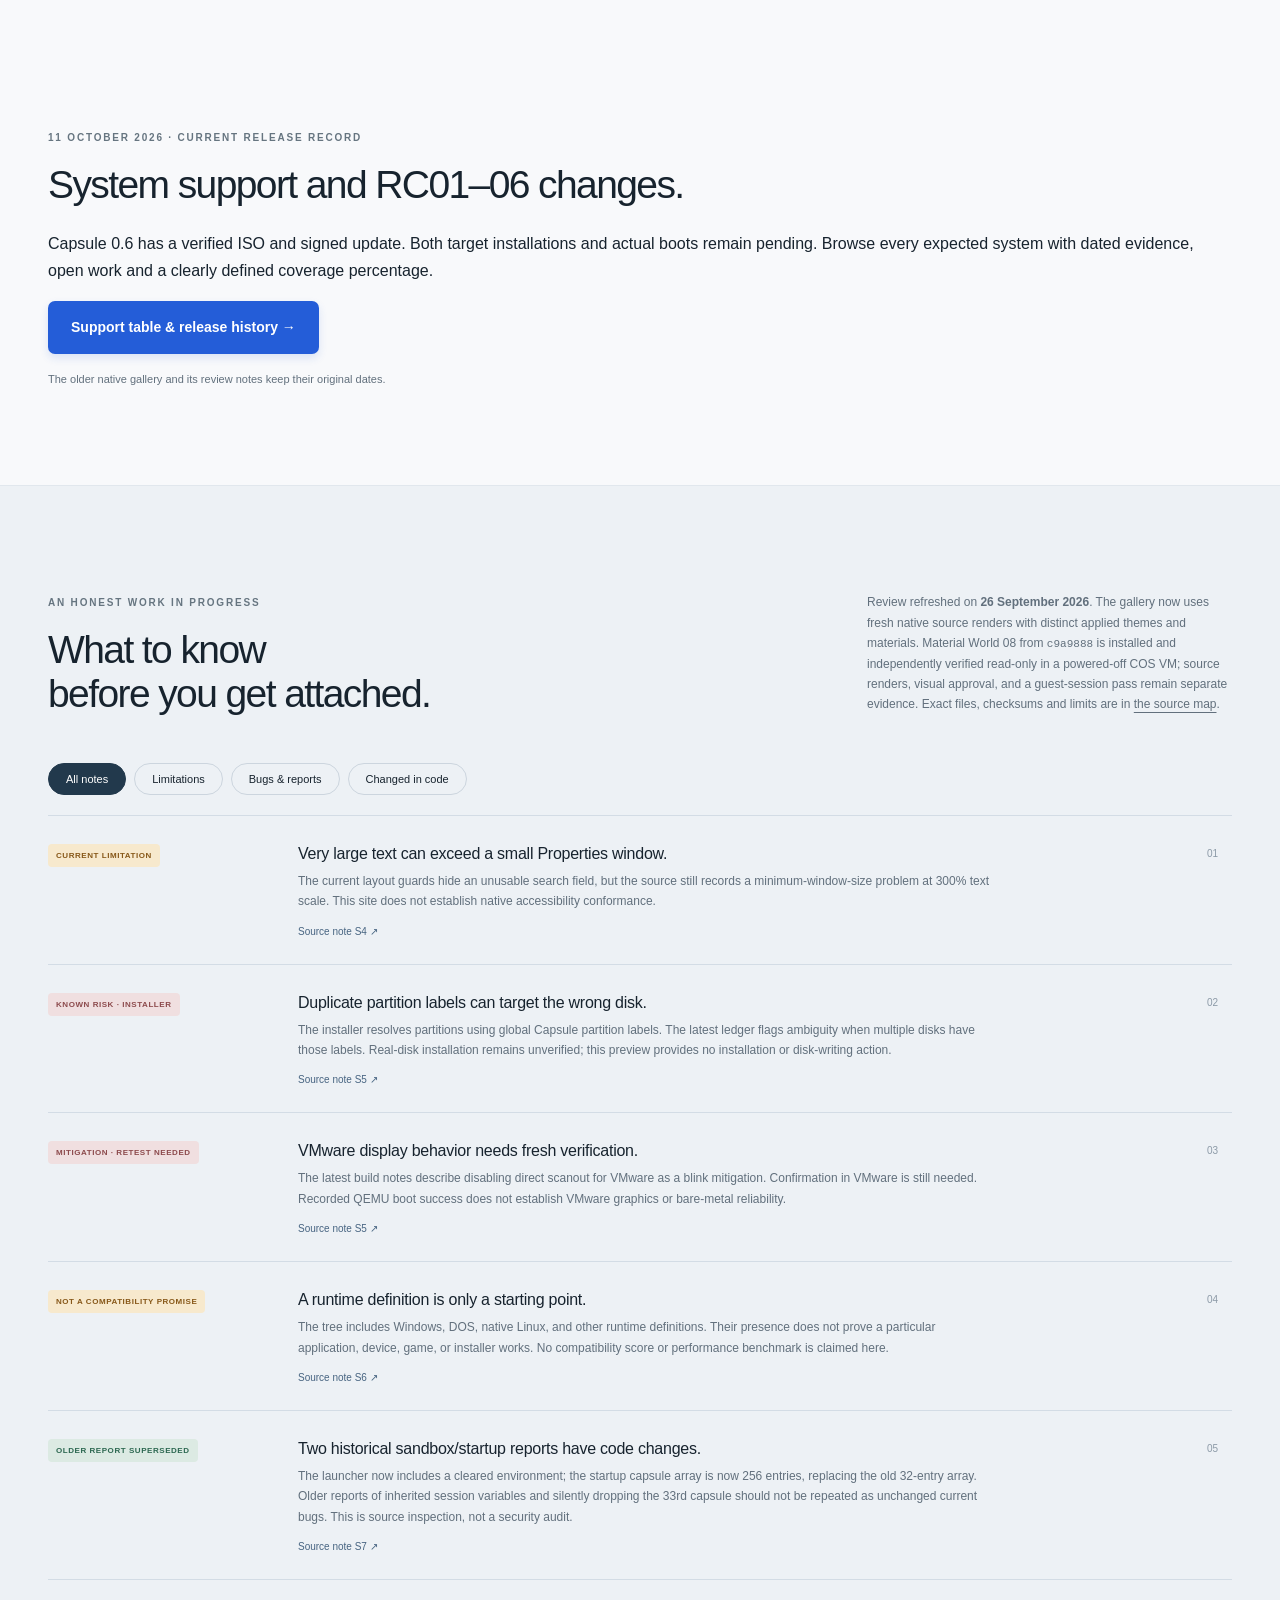
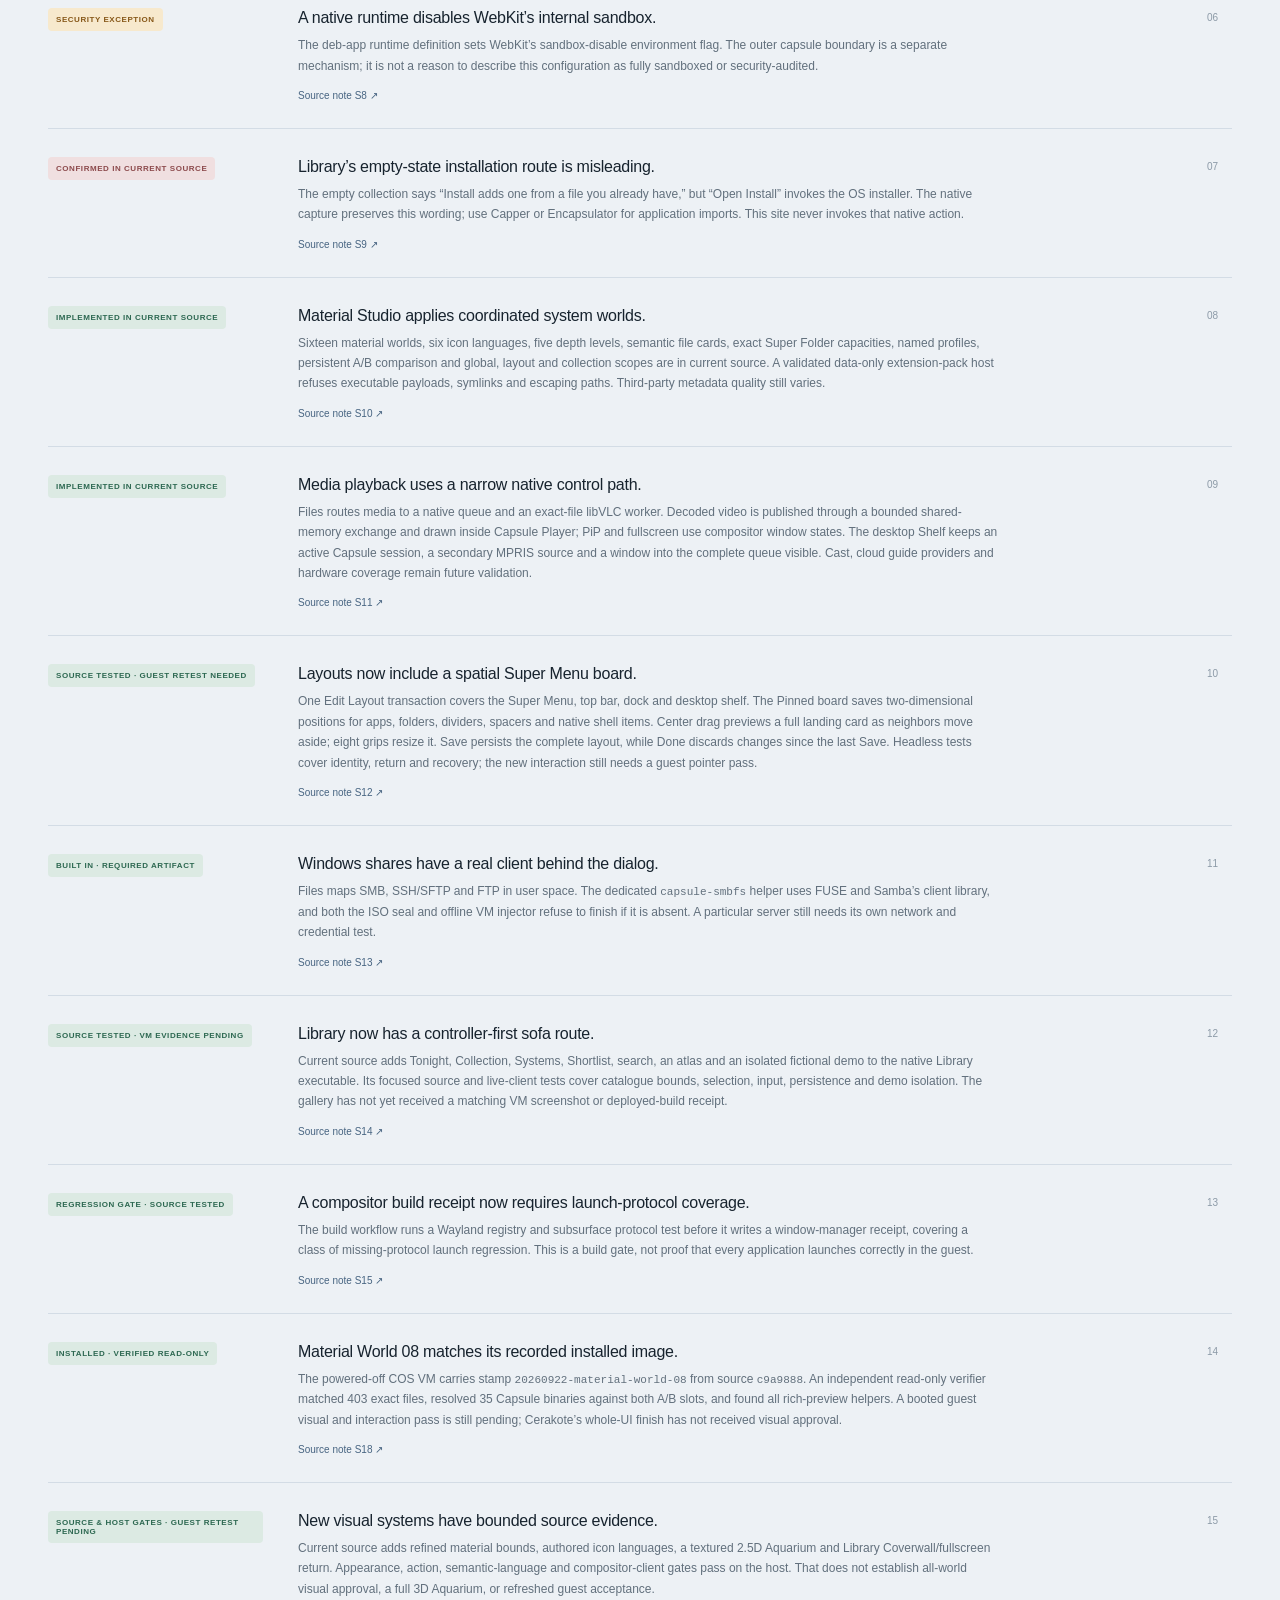
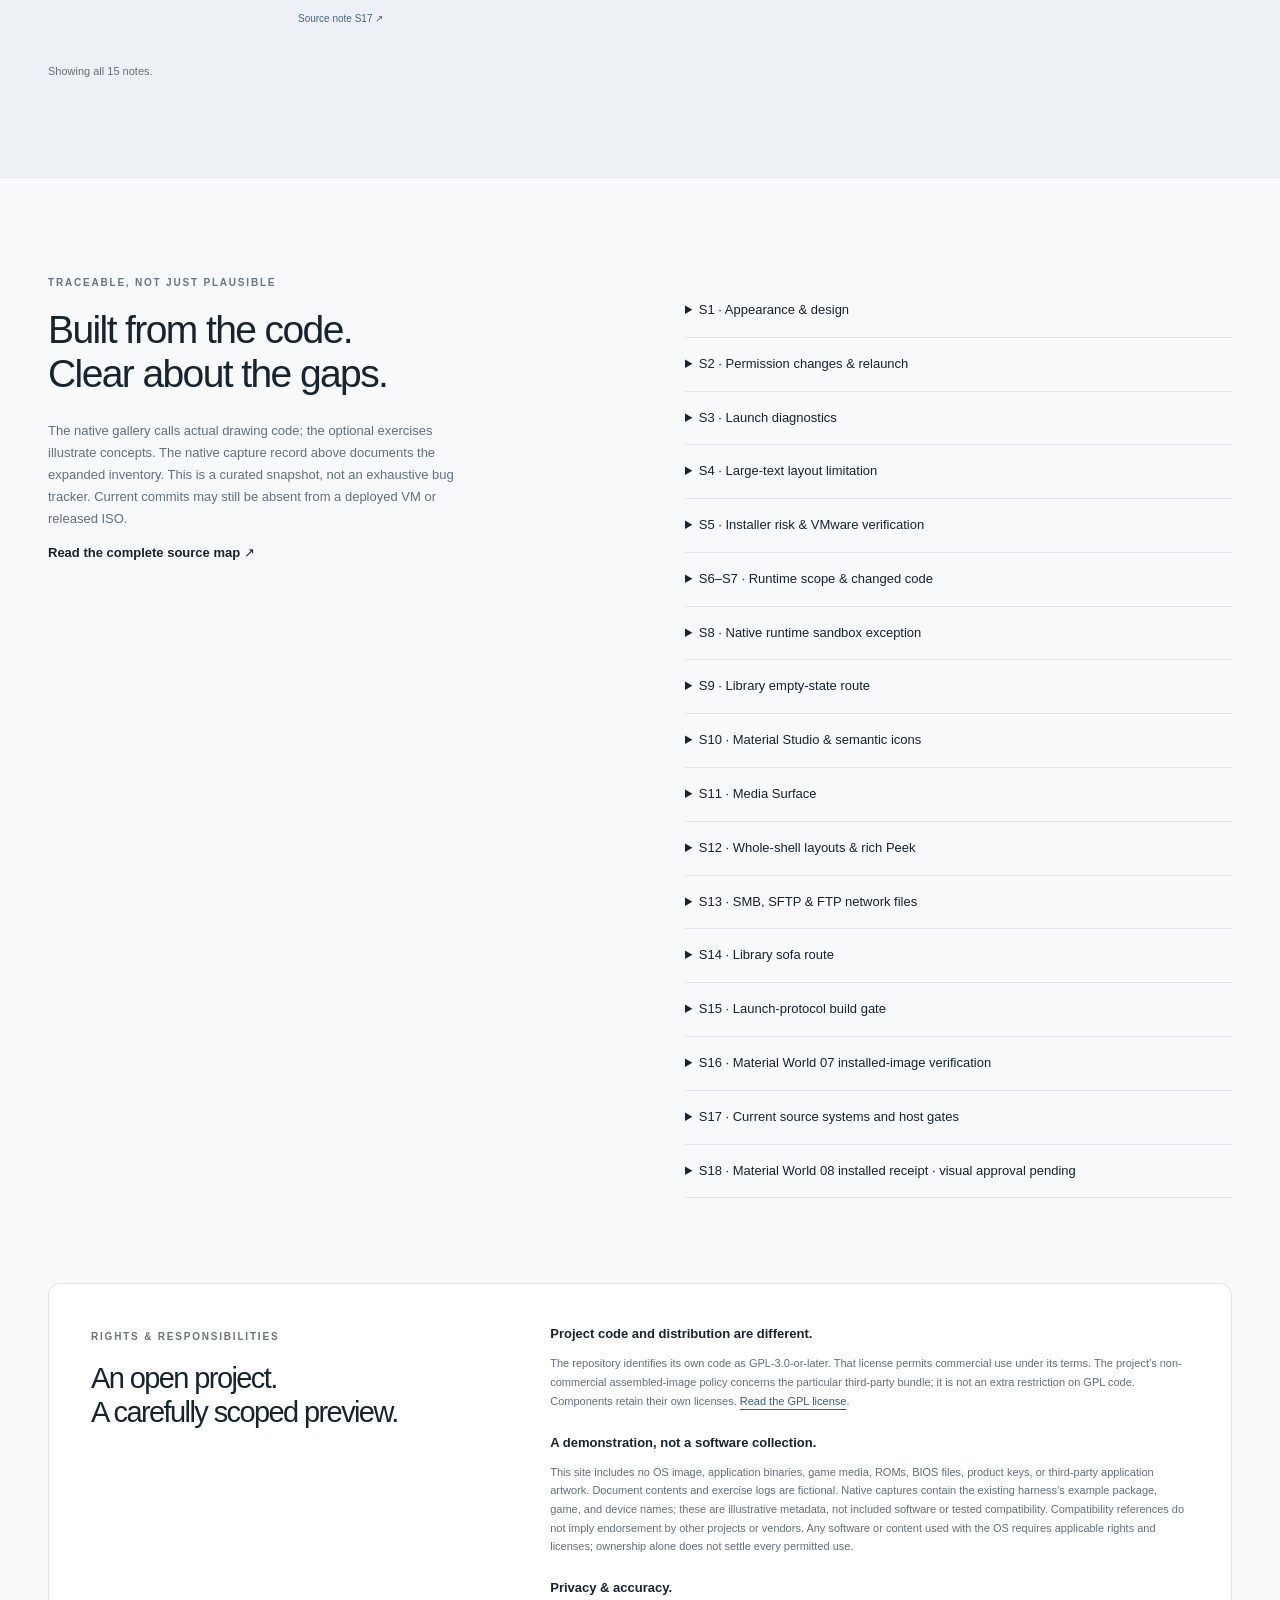
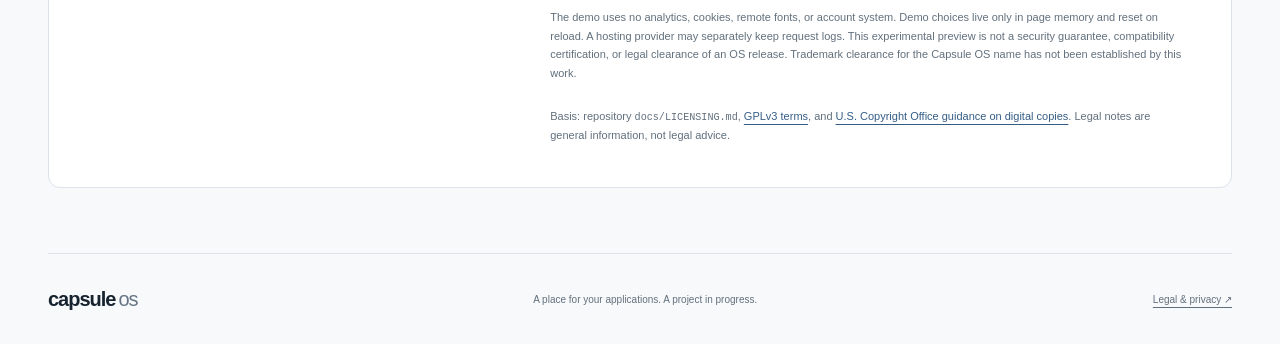
==== commit b817afa3: "Publish expected-system support evidence and RC01-06 change history" ====
--- a/index.html
+++ b/index.html
@@ -13,7 +13,7 @@
 <a class="skip" href="#main">Skip to content</a>
 <header class="header wrap">
   <a class="brand" href="#"><img src="assets/encapsulator.svg" width="36" height="36" alt="">capsule<span>os</span></a>
-  <nav aria-label="Main navigation"><a href="#purpose">The idea</a><a href="#playground">The real interface</a><a href="#experience-title">Experience</a><a href="#features">Features</a><a href="#status">Status</a></nav>
+  <nav aria-label="Main navigation"><a href="#purpose">The idea</a><a href="#playground">The real interface</a><a href="#experience-title">Experience</a><a href="#features">Features</a><a href="#status">Status</a><a href="support.html">Support &amp; RC history</a></nav>
   <a class="header-cta" href="#playground">Try the demo <span aria-hidden="true">↗</span></a>
 </header>
 <main id="main">
@@ -79,7 +79,7 @@
   <div class="experience-facts" aria-label="Implemented experience facts"><p><strong>16</strong><span>material worlds</span></p><p><strong>5</strong><span>depth levels</span></p><p><strong>6</strong><span>icon languages</span></p><p><strong>3</strong><span>independent shell surfaces</span></p><p><strong>4–32</strong><span>Super Folder previews</span></p><p><strong>SMB</strong><span>shipped user-space helper</span></p></div>
 </section>
 <section class="design-strip wrap section"><div><span class="eyebrow">ONE DESIGN LANGUAGE</span><h2>Personality, with a system.</h2><p>Named color roles connect windows, controls, and surfaces. Shared typography and theme-aware graphics give the desktop a consistent vocabulary.</p></div><div class="design-notes"><div><span>Palette</span><strong>Colors have a purpose.</strong><p>Background, chrome, cards, text, and accents are separate roles.</p></div><div><span>Interaction</span><strong>Make decisions visible.</strong><p>Show what an application uses where you manage it.</p></div><div><span>Direction</span><strong>A graphical route.</strong><p>Aim to make everyday tasks possible without a terminal. Gaps remain.</p></div></div></section>
-<section class="status-section" id="status"><div class="wrap section">
+<section class="wrap section"><span class="eyebrow">11 OCTOBER 2026 · CURRENT RELEASE RECORD</span><h2>System support and RC01–06 changes.</h2><p>Capsule 0.6 has a verified ISO and signed update. Both target installations and actual boots remain pending. Browse every expected system with dated evidence, open work and a clearly defined coverage percentage.</p><p><a class="button primary" href="support.html">Support table &amp; release history →</a></p><p class="small">The older native gallery and its review notes keep their original dates.</p></section><section class="status-section" id="status"><div class="wrap section">
   <div class="status-heading"><div><span class="eyebrow">AN HONEST WORK IN PROGRESS</span><h2>What to know<br>before you get attached.</h2></div><p>Review refreshed on <strong>26 September 2026</strong>. The gallery now uses fresh native source renders with distinct applied themes and materials. Material World 08 from <code>c9a9888</code> is installed and independently verified read-only in a powered-off COS VM; source renders, visual approval, and a guest-session pass remain separate evidence. Exact files, checksums and limits are in <a href="SOURCES.md">the source map</a>.</p></div>
   <div class="status-filters" role="group" aria-label="Filter project status"><button aria-pressed="true" data-filter="all">All notes</button><button aria-pressed="false" data-filter="limitation">Limitations</button><button aria-pressed="false" data-filter="bug">Bugs & reports</button><button aria-pressed="false" data-filter="changed">Changed in code</button></div>
   <div id="status-list">
